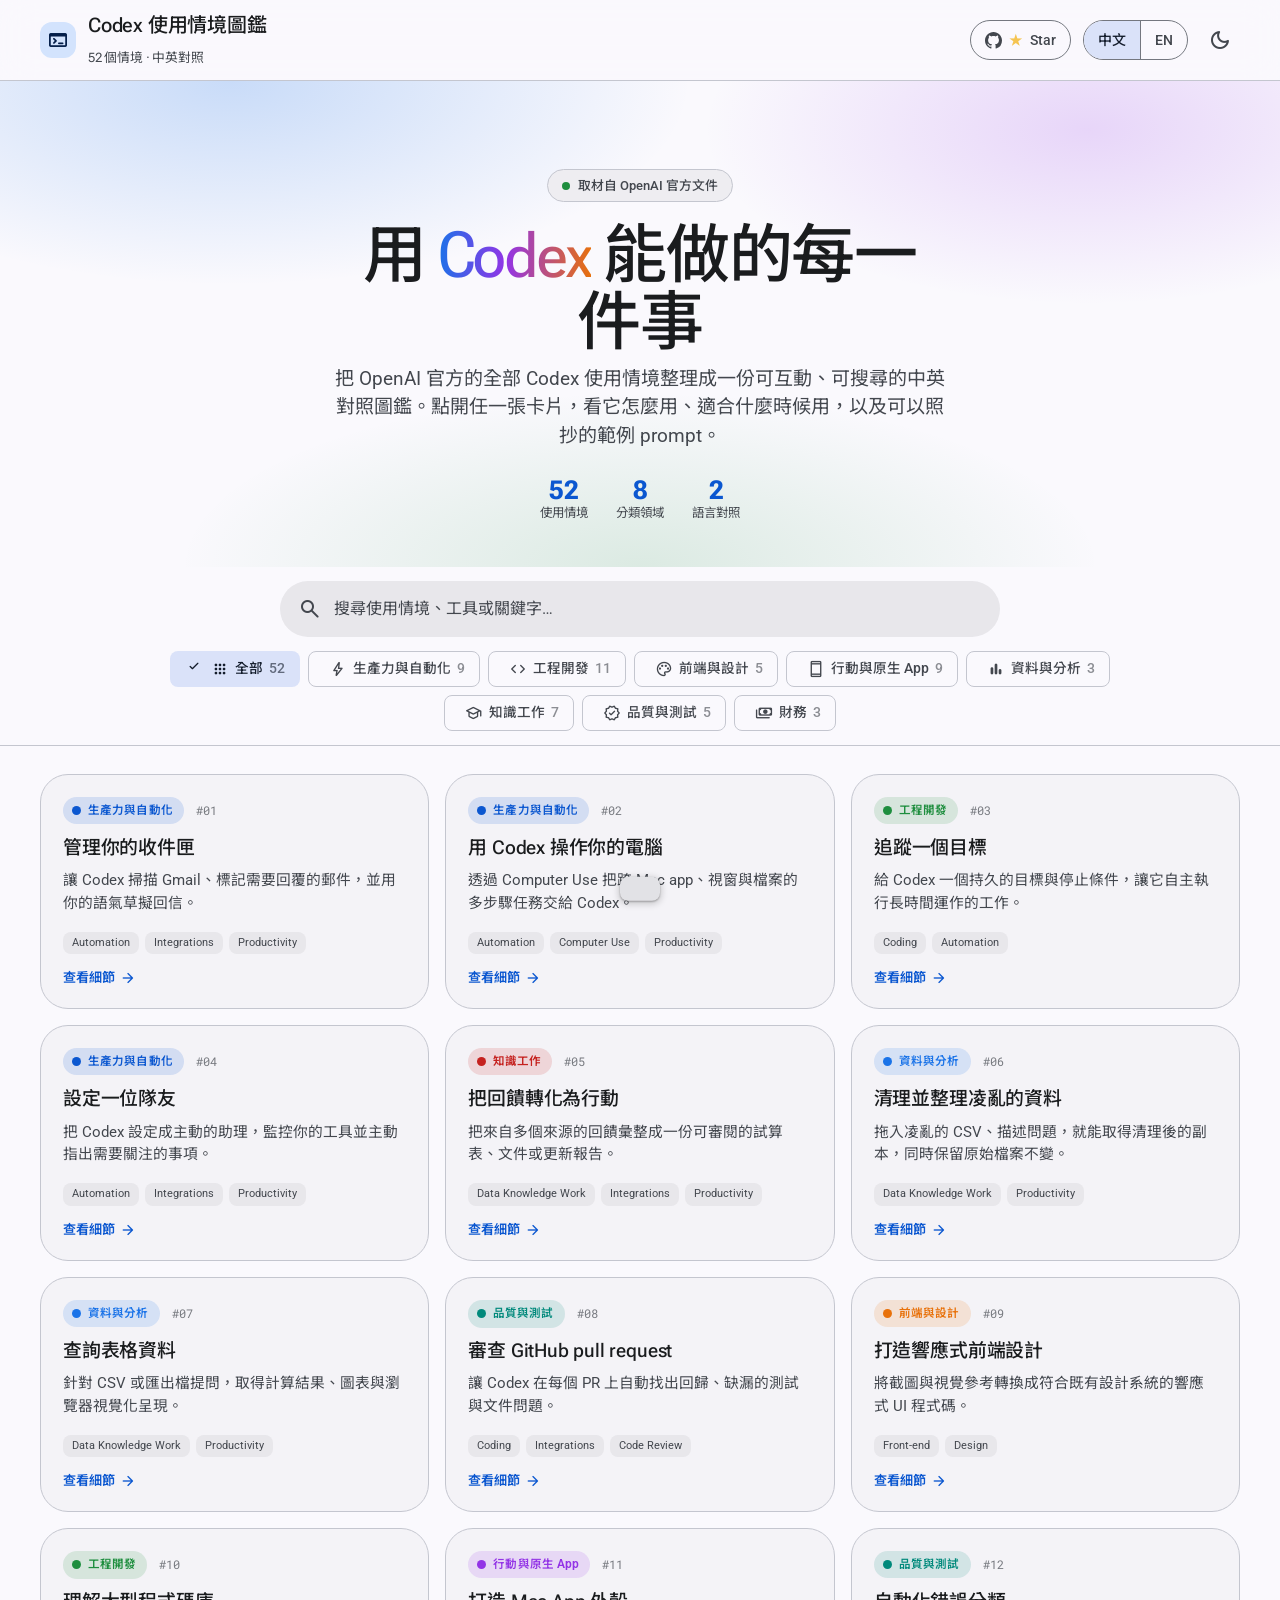
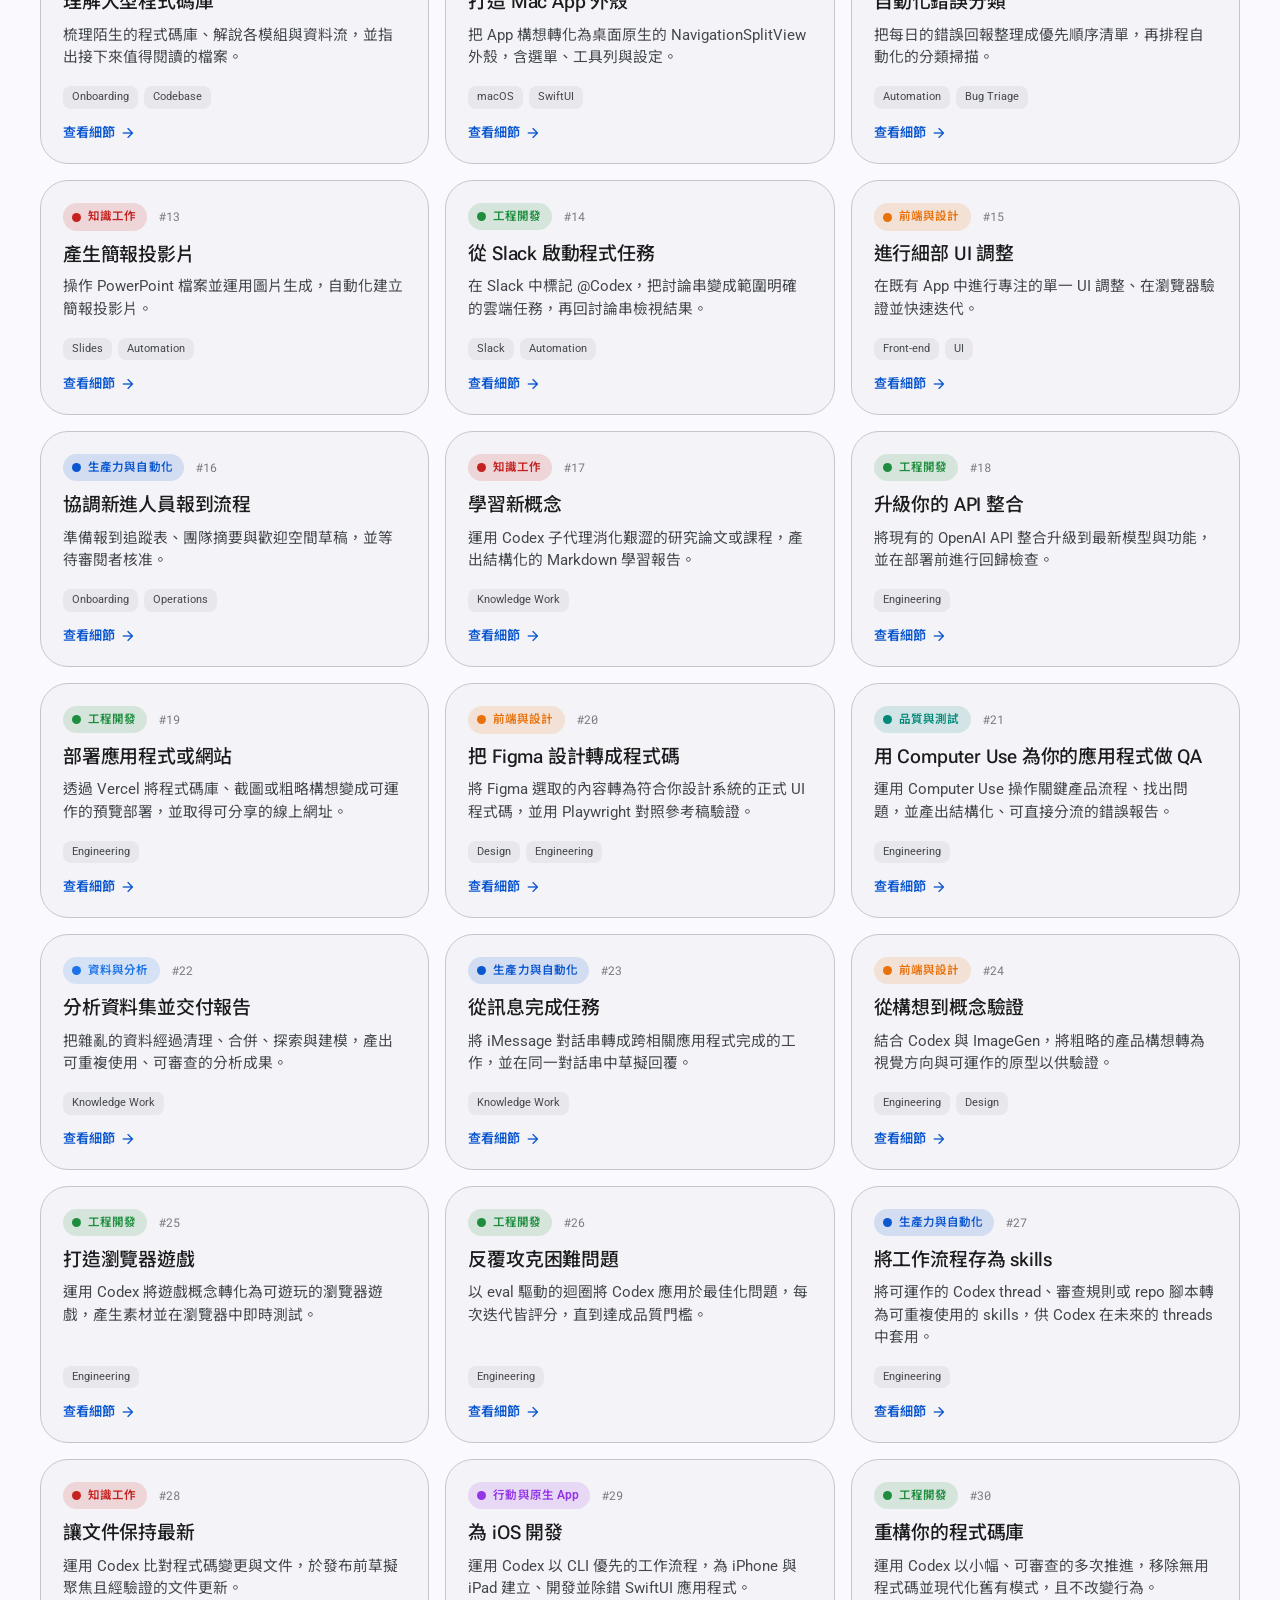
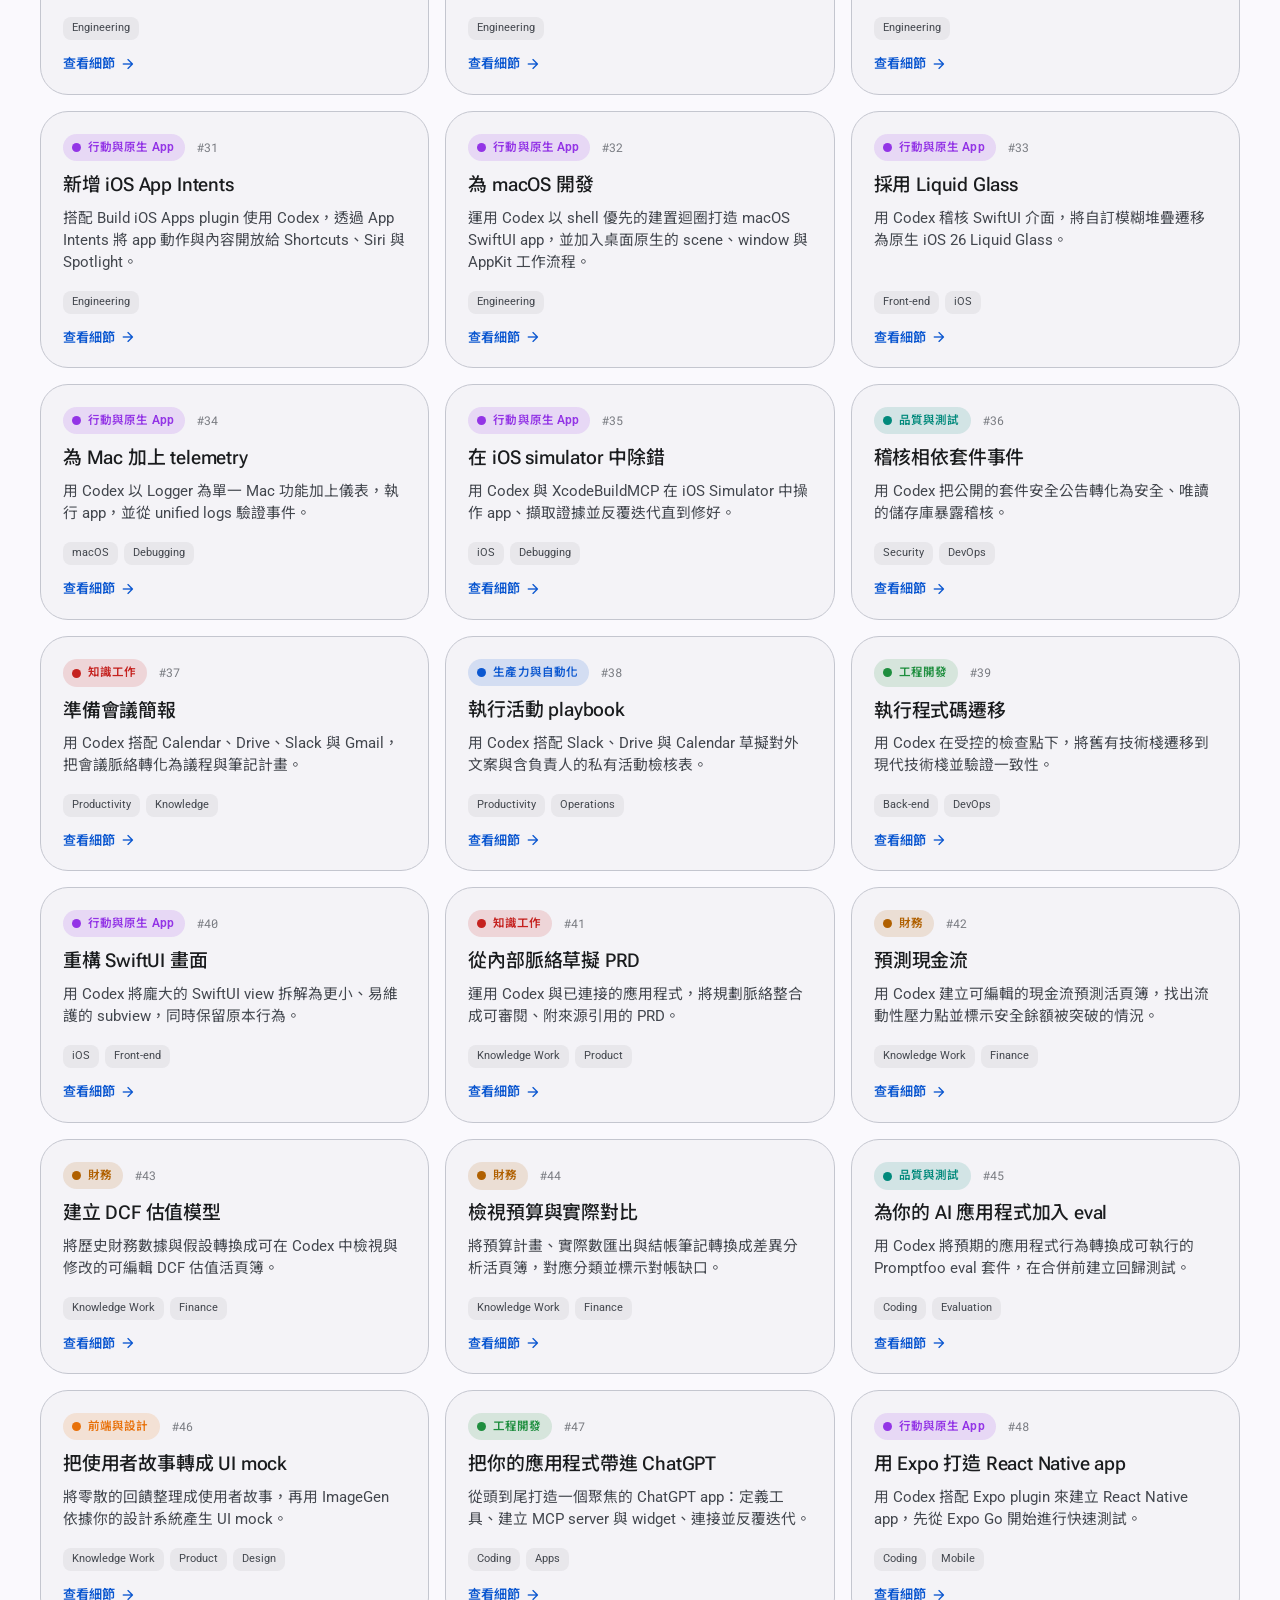
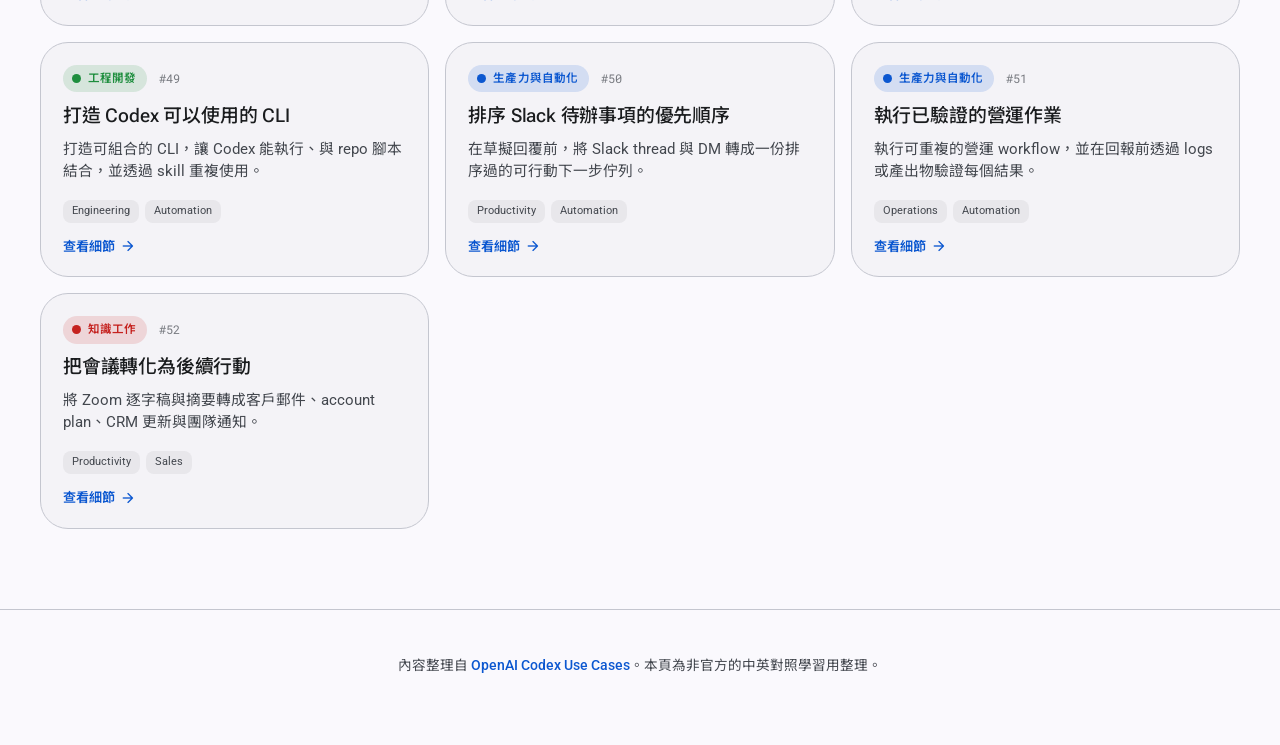
==== index.html @ 54733c15 "feat: add Google Analytics 4 page view tracking (G-SX6T85P96R)" ====
<!doctype html>
<html lang="zh-Hant" data-theme="light">
<head>
  <!-- ==== Google Analytics 4 (Measurement ID: G-SX6T85P96R) ==== -->
  <script async src="https://www.googletagmanager.com/gtag/js?id=G-SX6T85P96R"></script>
  <script>
    window.dataLayer = window.dataLayer || [];
    function gtag(){ dataLayer.push(arguments); }
    gtag('js', new Date());
    gtag('config', 'G-SX6T85P96R');
  </script>

  <meta charset="utf-8" />
  <meta name="viewport" content="width=device-width, initial-scale=1, viewport-fit=cover" />
  <title>Codex 使用情境圖鑑 · Codex Use Cases</title>
  <meta name="description" content="OpenAI Codex 全部使用情境的中英對照互動圖鑑 · An interactive bilingual (中/EN) gallery of every OpenAI Codex use case." />

  <!-- Open Graph -->
  <meta property="og:title" content="Codex 使用情境圖鑑 · Codex Use Cases" />
  <meta property="og:description" content="OpenAI Codex 全部使用情境的中英對照互動圖鑑。" />
  <meta property="og:type" content="website" />

  <!-- Fonts: Material Design 3 (Roboto / Roboto Flex / Material Symbols) + 繁中 Noto Sans TC -->
  <link rel="preconnect" href="https://fonts.googleapis.com" />
  <link rel="preconnect" href="https://fonts.gstatic.com" crossorigin />
  <link href="https://fonts.googleapis.com/css2?family=Roboto:wght@400;500;700&family=Roboto+Flex:opsz,wght@8..144,400..700&family=Roboto+Mono:wght@400;500&family=Noto+Sans+TC:wght@400;500;700&display=swap" rel="stylesheet" />
  <link href="https://fonts.googleapis.com/css2?family=Material+Symbols+Rounded:opsz,wght,FILL,GRAD@24,400,0,0&display=swap" rel="stylesheet" />

  <link rel="stylesheet" href="assets/styles.css" />
  <link rel="icon" href="data:image/svg+xml,<svg xmlns='http://www.w3.org/2000/svg' viewBox='0 0 100 100'><rect width='100' height='100' rx='24' fill='%230b57d0'/><text x='50' y='68' font-size='56' text-anchor='middle' fill='white' font-family='monospace'>&gt;_</text></svg>" />
</head>
<body>
  <!-- Top app bar -->
  <header class="appbar">
    <div class="appbar__brand">
      <span class="brand-mark"><span class="material-symbols-rounded">terminal</span></span>
      <span>
        <span data-i18n="brand">Codex 使用情境圖鑑</span><br />
        <span class="brand-sub" data-i18n="brandSub">52 個情境 · 中英對照</span>
      </span>
    </div>

    <a class="ghstar ripple-host" href="https://github.com/tingwei161803/codex-use-cases" target="_blank" rel="noopener" aria-label="Star on GitHub">
      <svg class="ghstar__logo" viewBox="0 0 16 16" aria-hidden="true" fill="currentColor"><path d="M8 0C3.58 0 0 3.58 0 8c0 3.54 2.29 6.53 5.47 7.59.4.07.55-.17.55-.38 0-.19-.01-.82-.01-1.49-2.01.37-2.53-.49-2.69-.94-.09-.23-.48-.94-.82-1.13-.28-.15-.68-.52-.01-.53.63-.01 1.08.58 1.23.82.72 1.21 1.87.87 2.33.66.07-.52.28-.87.51-1.07-1.78-.2-3.64-.89-3.64-3.95 0-.87.31-1.59.82-2.15-.08-.2-.36-1.02.08-2.12 0 0 .67-.21 2.2.82.64-.18 1.32-.27 2-.27.68 0 1.36.09 2 .27 1.53-1.04 2.2-.82 2.2-.82.44 1.1.16 1.92.08 2.12.51.56.82 1.27.82 2.15 0 3.07-1.87 3.75-3.65 3.95.29.25.54.73.54 1.48 0 1.07-.01 1.93-.01 2.2 0 .21.15.46.55.38A8.013 8.013 0 0016 8c0-4.42-3.58-8-8-8z"></path></svg>
      <span class="ghstar__star" aria-hidden="true">★</span>
      <span class="ghstar__text">Star</span>
      <span class="ghstar__count" id="gh-count" hidden></span>
    </a>

    <div class="seg" role="group" aria-label="Language">
      <button id="lang-zh" data-lang="zh" aria-pressed="true"><span class="lbl">中文</span></button>
      <button id="lang-en" data-lang="en" aria-pressed="false"><span class="lbl">EN</span></button>
    </div>
    <button class="icon-btn ripple-host" id="theme-toggle" aria-label="Toggle theme" title="切換深淺色">
      <span class="material-symbols-rounded" id="theme-icon">dark_mode</span>
    </button>
  </header>

  <!-- Hero -->
  <section class="hero">
    <span class="hero__eyebrow"><span class="dot"></span><span data-i18n="eyebrow">取材自 OpenAI 官方文件</span></span>
    <h1 data-i18n-html="heroTitle">用 <span class="grad">Codex</span> 能做的每一件事</h1>
    <p data-i18n="heroDesc">把 OpenAI 官方的全部 Codex 使用情境整理成一份可互動、可搜尋的中英對照圖鑑。點開任一張卡片，看它怎麼用、適合什麼時候用，以及可以照抄的範例 prompt。</p>
    <div class="hero__stats">
      <div class="hero__stat"><b id="stat-total">52</b><span data-i18n="statCases">使用情境</span></div>
      <div class="hero__stat"><b id="stat-cats">8</b><span data-i18n="statCats">分類領域</span></div>
      <div class="hero__stat"><b>2</b><span data-i18n="statLang">語言對照</span></div>
    </div>
  </section>

  <!-- Controls -->
  <section class="controls">
    <div class="search ripple-host">
      <span class="material-symbols-rounded">search</span>
      <input id="search" type="search" autocomplete="off" />
      <button class="icon-btn search__clear" id="search-clear" aria-label="Clear">
        <span class="material-symbols-rounded">close</span>
      </button>
    </div>
    <div class="chips" id="chips" role="group" aria-label="Categories"></div>
  </section>

  <!-- Card grid -->
  <main class="grid" id="grid" aria-live="polite"></main>

  <footer class="site-foot">
    <p data-i18n-html="footer">內容整理自 <a href="https://developers.openai.com/codex/use-cases" target="_blank" rel="noopener">OpenAI Codex Use Cases</a>。本頁為非官方的中英對照學習用整理。</p>
  </footer>

  <!-- Detail dialog -->
  <div class="scrim" id="scrim" role="dialog" aria-modal="true" aria-labelledby="dlg-title" hidden>
    <div class="dialog" id="dialog"></div>
  </div>

  <div class="toast" id="toast" role="status" aria-live="polite"></div>

  <script src="data/use-cases.js"></script>
  <script src="assets/app.js"></script>
</body>
</html>
---- assets/styles.css ----
/* ============================================================
   Codex Use Cases — Material Design 3 (Google) stylesheet
   Light + dark tonal palettes, M3 type scale, shape & motion.
   ============================================================ */

:root {
  /* ---- M3 tonal palette: Blue-seeded baseline (light) ---- */
  --primary:               #0b57d0;
  --on-primary:            #ffffff;
  --primary-container:     #d3e3fd;
  --on-primary-container:  #041e49;
  --secondary:             #565f71;
  --on-secondary:          #ffffff;
  --secondary-container:   #dae2f9;
  --on-secondary-container:#131c2b;
  --tertiary:              #705575;
  --tertiary-container:    #fad8fd;
  --on-tertiary-container: #28132e;

  --surface:               #faf9fd;
  --surface-dim:           #dad9dd;
  --surface-bright:        #faf9fd;
  --surface-container-lowest:#ffffff;
  --surface-container-low: #f4f3f7;
  --surface-container:     #eeedf1; /* placeholder, overridden below */
  --surface-container:     #eeedf1;
  --surface-container-high:#e8e7eb;
  --surface-container-highest:#e2e2e6;
  --on-surface:            #1a1c1e;
  --on-surface-variant:    #43474e;
  --outline:               #74777f;
  --outline-variant:       #c4c6cf;

  --error:                 #ba1a1a;
  --on-error:              #ffffff;
  --error-container:       #ffdad6;
  --on-error-container:    #410002;

  --scrim:                 rgba(0,0,0,0.32);
  --shadow:                rgba(0,0,0,1);

  /* Category accents (Google brand-ish four-color spread) */
  --c-productivity: #0b57d0;
  --c-coding:       #1e8e3e;
  --c-frontend:     #e8710a;
  --c-mobile:       #9334e6;
  --c-data:         #1a73e8;
  --c-knowledge:    #c5221f;
  --c-quality:      #00897b;
  --c-finance:      #b06000;

  /* ---- Type ---- */
  --font-brand: "Google Sans Display", "Roboto Flex", "Noto Sans TC", system-ui, sans-serif;
  --font-body:  "Roboto", "Roboto Flex", "Noto Sans TC", system-ui, -apple-system, sans-serif;
  --font-mono:  "Roboto Mono", "SF Mono", ui-monospace, Menlo, monospace;

  /* ---- Shape (M3) ---- */
  --r-xs: 4px;
  --r-sm: 8px;
  --r-md: 12px;
  --r-lg: 16px;
  --r-xl: 28px;
  --r-full: 999px;

  /* ---- Elevation (M3 light shadows) ---- */
  --e1: 0 1px 2px rgba(0,0,0,.30), 0 1px 3px 1px rgba(0,0,0,.15);
  --e2: 0 1px 2px rgba(0,0,0,.30), 0 2px 6px 2px rgba(0,0,0,.15);
  --e3: 0 4px 8px 3px rgba(0,0,0,.15), 0 1px 3px rgba(0,0,0,.30);

  /* ---- Motion (M3 emphasized easing) ---- */
  --ease-emph: cubic-bezier(0.2, 0, 0, 1);
  --ease-standard: cubic-bezier(0.2, 0, 0, 1);
  --dur-short: 180ms;
  --dur-med: 280ms;
  --dur-long: 450ms;
}

[data-theme="dark"] {
  --primary:               #a8c7fa;
  --on-primary:            #062e6f;
  --primary-container:     #284777;
  --on-primary-container:  #d8e2ff;
  --secondary:             #bec6dc;
  --on-secondary:          #283141;
  --secondary-container:   #3e4759;
  --on-secondary-container:#dae2f9;
  --tertiary:              #ddbce0;
  --tertiary-container:    #573e5c;
  --on-tertiary-container: #fad8fd;

  --surface:               #111316;
  --surface-dim:           #111316;
  --surface-bright:        #37393c;
  --surface-container-lowest:#0c0e11;
  --surface-container-low: #1a1c1e;
  --surface-container:     #1e2022;
  --surface-container-high:#282a2d;
  --surface-container-highest:#333538;
  --on-surface:            #e3e2e6;
  --on-surface-variant:    #c4c6cf;
  --outline:               #8e9099;
  --outline-variant:       #43474e;

  --error:                 #ffb4ab;
  --on-error:              #690005;
  --error-container:       #93000a;
  --on-error-container:    #ffdad6;

  --scrim:                 rgba(0,0,0,0.6);

  --c-productivity: #a8c7fa;
  --c-coding:       #6dd58c;
  --c-frontend:     #fcad70;
  --c-mobile:       #d3a4ff;
  --c-data:         #8ab4f8;
  --c-knowledge:    #f2b8b5;
  --c-quality:      #4dd0c4;
  --c-finance:      #f5bf66;

  --e1: 0 1px 3px 1px rgba(0,0,0,.45), 0 1px 2px rgba(0,0,0,.55);
  --e2: 0 2px 6px 2px rgba(0,0,0,.45), 0 1px 2px rgba(0,0,0,.55);
  --e3: 0 4px 8px 3px rgba(0,0,0,.45), 0 1px 3px rgba(0,0,0,.55);
}

/* ---------- Reset ---------- */
*, *::before, *::after { box-sizing: border-box; }
html { -webkit-text-size-adjust: 100%; scroll-behavior: smooth; }
body {
  margin: 0;
  font-family: var(--font-body);
  font-size: 16px;
  line-height: 1.5;
  color: var(--on-surface);
  background: var(--surface);
  -webkit-font-smoothing: antialiased;
  -moz-osx-font-smoothing: grayscale;
  transition: background var(--dur-med) var(--ease-standard), color var(--dur-med) var(--ease-standard);
}
img, svg { display: block; max-width: 100%; }
button { font: inherit; color: inherit; background: none; border: 0; cursor: pointer; }
a { color: var(--primary); text-decoration: none; }
a:hover { text-decoration: underline; }
:focus-visible { outline: 3px solid color-mix(in srgb, var(--primary) 60%, transparent); outline-offset: 2px; border-radius: var(--r-xs); }

.material-symbols-rounded {
  font-family: "Material Symbols Rounded";
  font-weight: normal; font-style: normal;
  font-size: 24px; line-height: 1;
  letter-spacing: normal; text-transform: none;
  display: inline-block; white-space: nowrap; word-wrap: normal; direction: ltr;
  -webkit-font-feature-settings: "liga"; font-feature-settings: "liga";
  -webkit-font-smoothing: antialiased;
  user-select: none;
}

/* ---------- Ripple ---------- */
.ripple-host { position: relative; overflow: hidden; }
.ripple {
  position: absolute; border-radius: 50%;
  background: currentColor; opacity: 0.18;
  transform: scale(0); pointer-events: none;
  animation: ripple var(--dur-long) var(--ease-standard);
}
@keyframes ripple { to { transform: scale(2.6); opacity: 0; } }

/* ---------- Top app bar ---------- */
.appbar {
  position: sticky; top: 0; z-index: 40;
  display: flex; align-items: center; gap: 12px;
  padding: 10px clamp(16px, 4vw, 40px);
  background: color-mix(in srgb, var(--surface) 86%, transparent);
  backdrop-filter: saturate(180%) blur(16px);
  -webkit-backdrop-filter: saturate(180%) blur(16px);
  border-bottom: 1px solid var(--outline-variant);
}
.appbar__brand {
  display: flex; align-items: center; gap: 12px;
  font-family: var(--font-brand); font-weight: 500;
  font-size: 1.25rem; letter-spacing: -0.01em;
  margin-right: auto;
}
.brand-mark {
  width: 36px; height: 36px; flex: none;
  display: grid; place-items: center;
  border-radius: var(--r-md);
  background: var(--primary-container);
  color: var(--on-primary-container);
}
.brand-mark .material-symbols-rounded { font-size: 22px; }
.brand-sub { color: var(--on-surface-variant); font-weight: 400; font-size: .8rem; }

/* GitHub star button (M3 outlined pill) */
.ghstar {
  display: inline-flex; align-items: center; gap: 7px;
  height: 40px; padding: 0 14px; border-radius: var(--r-full);
  border: 1px solid var(--outline); background: transparent;
  font-size: .85rem; font-weight: 500; color: var(--on-surface-variant);
  text-decoration: none; white-space: nowrap;
  transition: background var(--dur-short), color var(--dur-short), border-color var(--dur-short);
}
.ghstar:hover {
  background: var(--secondary-container); color: var(--on-secondary-container);
  border-color: transparent; text-decoration: none;
}
.ghstar__logo { width: 17px; height: 17px; flex: none; }
.ghstar__star { color: #f5c451; transition: transform var(--dur-short) var(--ease-emph); }
.ghstar:hover .ghstar__star { transform: scale(1.18) rotate(-10deg); }
.ghstar__count {
  font-variant-numeric: tabular-nums; font-weight: 600;
  padding-left: 8px; margin-left: 1px;
  border-left: 1px solid color-mix(in srgb, currentColor 26%, transparent);
}
.ghstar__count[hidden] { display: none; }

/* Segmented button (lang) + icon button (theme) */
.seg {
  display: inline-flex; align-items: stretch;
  border: 1px solid var(--outline); border-radius: var(--r-full);
  overflow: hidden; height: 40px;
}
.seg button {
  display: inline-flex; align-items: center; gap: 6px;
  padding: 0 14px; font-size: .875rem; font-weight: 500;
  color: var(--on-surface-variant);
  transition: background var(--dur-short) var(--ease-standard);
}
.seg button[aria-pressed="true"] {
  background: var(--secondary-container); color: var(--on-secondary-container);
}
.seg button + button { border-left: 1px solid var(--outline); }
.icon-btn {
  width: 40px; height: 40px; border-radius: var(--r-full);
  display: grid; place-items: center; color: var(--on-surface-variant);
  transition: background var(--dur-short) var(--ease-standard);
}
.icon-btn:hover { background: color-mix(in srgb, var(--on-surface) 8%, transparent); }

/* ---------- Hero ---------- */
.hero {
  position: relative; overflow: hidden;
  padding: clamp(44px, 8vw, 88px) clamp(16px, 4vw, 40px) clamp(28px, 4vw, 44px);
  text-align: center;
}
.hero::before {
  content: ""; position: absolute; inset: 0; z-index: -1;
  background:
    radial-gradient(60% 70% at 18% 0%,  color-mix(in srgb, var(--c-data) 22%, transparent), transparent 60%),
    radial-gradient(50% 60% at 85% 10%, color-mix(in srgb, var(--c-mobile) 18%, transparent), transparent 60%),
    radial-gradient(60% 60% at 50% 100%, color-mix(in srgb, var(--c-coding) 14%, transparent), transparent 60%);
}
.hero__eyebrow {
  display: inline-flex; align-items: center; gap: 8px;
  padding: 6px 14px; margin-bottom: 20px;
  background: var(--surface-container); border: 1px solid var(--outline-variant);
  border-radius: var(--r-full); font-size: .8rem; font-weight: 500;
  color: var(--on-surface-variant);
}
.hero__eyebrow .dot { width: 8px; height: 8px; border-radius: 50%; background: var(--c-coding); }
.hero h1 {
  font-family: var(--font-brand); font-weight: 500;
  font-size: clamp(2.1rem, 1.4rem + 3.4vw, 4rem);
  line-height: 1.05; letter-spacing: -0.02em; margin: 0 auto .5rem;
  max-width: 18ch;
}
.hero h1 .grad {
  background: linear-gradient(92deg, var(--c-data), var(--c-mobile) 45%, var(--c-frontend));
  -webkit-background-clip: text; background-clip: text; color: transparent;
}
.hero p {
  max-width: 56ch; margin: 0 auto;
  font-size: clamp(1rem, .95rem + .3vw, 1.2rem);
  color: var(--on-surface-variant);
}
.hero__stats {
  display: flex; flex-wrap: wrap; justify-content: center; gap: 10px 28px;
  margin-top: 28px;
}
.hero__stat { display: flex; flex-direction: column; align-items: center; }
.hero__stat b { font-family: var(--font-brand); font-size: 1.6rem; line-height: 1; color: var(--primary); }
.hero__stat span { font-size: .78rem; color: var(--on-surface-variant); }

/* ---------- Controls (search + chips) ---------- */
.controls {
  position: sticky; top: 61px; z-index: 30;
  padding: 14px clamp(16px, 4vw, 40px);
  background: color-mix(in srgb, var(--surface) 92%, transparent);
  backdrop-filter: blur(10px); -webkit-backdrop-filter: blur(10px);
  border-bottom: 1px solid var(--outline-variant);
}
.search {
  display: flex; align-items: center; gap: 10px;
  max-width: 720px; margin: 0 auto 14px;
  height: 56px; padding: 0 8px 0 18px;
  background: var(--surface-container-high);
  border-radius: var(--r-full);
  transition: box-shadow var(--dur-short), background var(--dur-short);
}
.search:focus-within { box-shadow: var(--e2); background: var(--surface-container-highest); }
.search .material-symbols-rounded { color: var(--on-surface-variant); }
.search input {
  flex: 1; border: 0; background: none; outline: none;
  font: inherit; font-size: 1rem; color: var(--on-surface);
}
.search input::placeholder { color: var(--on-surface-variant); }
.search__clear { display: none; }
.search__clear.show { display: grid; }

.chips {
  display: flex; gap: 8px; flex-wrap: wrap; justify-content: center;
  max-width: 980px; margin: 0 auto;
}
.chip {
  display: inline-flex; align-items: center; gap: 6px;
  height: 36px; padding: 0 14px;
  border: 1px solid var(--outline-variant); border-radius: var(--r-sm);
  font-size: .85rem; font-weight: 500; color: var(--on-surface-variant);
  background: transparent;
  transition: background var(--dur-short), color var(--dur-short), border-color var(--dur-short);
}
.chip .count { opacity: .6; font-variant-numeric: tabular-nums; }
.chip:hover { background: color-mix(in srgb, var(--on-surface) 6%, transparent); }
.chip[aria-pressed="true"] {
  background: var(--secondary-container); color: var(--on-secondary-container);
  border-color: transparent;
}
.chip[aria-pressed="true"] .leadcheck { width: 18px; margin-right: 2px; }
.leadcheck { width: 0; overflow: hidden; transition: width var(--dur-short) var(--ease-emph); }
.leadcheck .material-symbols-rounded { font-size: 18px; }

/* ---------- Card grid ---------- */
.grid {
  display: grid; gap: 16px;
  grid-template-columns: repeat(auto-fill, minmax(300px, 1fr));
  padding: 28px clamp(16px, 4vw, 40px) 80px;
  max-width: 1320px; margin: 0 auto;
}
.card {
  position: relative; display: flex; flex-direction: column; gap: 10px;
  padding: 22px 22px 20px; text-align: left;
  background: var(--surface-container-low);
  border: 1px solid var(--outline-variant);
  border-radius: var(--r-xl);
  transition: box-shadow var(--dur-med) var(--ease-emph),
              transform var(--dur-med) var(--ease-emph),
              background var(--dur-short);
  animation: cardIn var(--dur-long) var(--ease-emph) both;
}
.card:hover { box-shadow: var(--e2); transform: translateY(-3px); background: var(--surface-container); }
.card:active { transform: translateY(-1px) scale(.995); }
@keyframes cardIn { from { opacity: 0; transform: translateY(14px); } to { opacity: 1; transform: none; } }

.card__top { display: flex; align-items: center; justify-content: space-between; gap: 12px; }
.cat-pill {
  display: inline-flex; align-items: center; gap: 7px;
  padding: 5px 11px 5px 9px; border-radius: var(--r-full);
  font-size: .72rem; font-weight: 600; letter-spacing: .01em;
  background: color-mix(in srgb, var(--cat) 14%, transparent);
  color: var(--cat);
}
.cat-pill .ic { width: 9px; height: 9px; border-radius: 50%; background: var(--cat); }
.card__num { font-family: var(--font-mono); font-size: .72rem; color: var(--on-surface-variant); opacity: .7; }

.card h3 {
  font-family: var(--font-brand); font-weight: 500;
  font-size: 1.18rem; line-height: 1.25; margin: 2px 0 0;
  letter-spacing: -0.01em;
}
.card p { margin: 0; font-size: .92rem; color: var(--on-surface-variant); line-height: 1.5; }
.card__tags { display: flex; flex-wrap: wrap; gap: 6px; margin-top: auto; padding-top: 8px; }
.tag {
  font-size: .7rem; padding: 3px 9px; border-radius: var(--r-sm);
  background: var(--surface-container-high); color: var(--on-surface-variant);
}
.card__cta {
  display: inline-flex; align-items: center; gap: 4px;
  font-size: .82rem; font-weight: 600; color: var(--primary); margin-top: 4px;
}
.card__cta .material-symbols-rounded { font-size: 18px; transition: transform var(--dur-short); }
.card:hover .card__cta .material-symbols-rounded { transform: translateX(3px); }

.empty {
  grid-column: 1 / -1; text-align: center; padding: 80px 20px;
  color: var(--on-surface-variant);
}
.empty .material-symbols-rounded { font-size: 56px; opacity: .5; margin-bottom: 12px; }

/* ---------- Dialog (detail) ---------- */
.scrim {
  position: fixed; inset: 0; z-index: 60;
  background: var(--scrim); opacity: 0; pointer-events: none;
  transition: opacity var(--dur-med) var(--ease-standard);
  display: grid; place-items: center; padding: 20px;
}
.scrim.open { opacity: 1; pointer-events: auto; }
.dialog {
  width: min(760px, 100%); max-height: 90vh; overflow: auto;
  background: var(--surface-container-low);
  border-radius: var(--r-xl); box-shadow: var(--e3);
  transform: translateY(18px) scale(.97); opacity: 0;
  transition: transform var(--dur-med) var(--ease-emph), opacity var(--dur-med);
}
.scrim.open .dialog { transform: none; opacity: 1; }
.dialog__head {
  position: sticky; top: 0; z-index: 1;
  display: flex; align-items: flex-start; gap: 14px;
  padding: 26px 26px 16px;
  background: linear-gradient(var(--surface-container-low), color-mix(in srgb, var(--surface-container-low) 88%, transparent));
  backdrop-filter: blur(4px);
}
.dialog__head .cat-pill { margin-bottom: 8px; }
.dialog__title { flex: 1; }
.dialog__title h2 {
  font-family: var(--font-brand); font-weight: 500; font-size: 1.6rem;
  line-height: 1.2; margin: 0; letter-spacing: -0.015em;
}
.dialog__title .alt {
  margin: 6px 0 0; font-size: .95rem; color: var(--on-surface-variant);
}
.dialog__close { flex: none; }
.dialog__body { padding: 8px 26px 26px; }
.dialog section { margin-top: 22px; }
.dialog section h4 {
  display: flex; align-items: center; gap: 8px;
  font-family: var(--font-brand); font-size: .82rem; font-weight: 600;
  text-transform: uppercase; letter-spacing: .06em;
  color: var(--on-surface-variant); margin: 0 0 10px;
}
.dialog section h4 .material-symbols-rounded { font-size: 18px; color: var(--primary); }
.dialog p.lead { font-size: 1rem; line-height: 1.6; margin: 0; }
.dialog ul { margin: 0; padding-left: 0; list-style: none; display: grid; gap: 10px; }
.dialog ul li {
  position: relative; padding-left: 30px; font-size: .95rem; line-height: 1.55;
  color: var(--on-surface);
}
.dialog ul li::before {
  content: ""; position: absolute; left: 8px; top: .55em;
  width: 7px; height: 7px; border-radius: 50%; background: var(--primary);
}
.dialog ol.steps { margin: 0; padding: 0; list-style: none; counter-reset: s; display: grid; gap: 12px; }
.dialog ol.steps li {
  counter-increment: s; position: relative; padding-left: 42px;
  font-size: .95rem; line-height: 1.55; min-height: 28px;
}
.dialog ol.steps li::before {
  content: counter(s); position: absolute; left: 0; top: 0;
  width: 28px; height: 28px; border-radius: 50%;
  display: grid; place-items: center; font-size: .8rem; font-weight: 600;
  background: var(--primary-container); color: var(--on-primary-container);
}
.prompt {
  position: relative;
  background: var(--surface-container-highest);
  border: 1px solid var(--outline-variant); border-radius: var(--r-md);
  padding: 16px 16px 16px; margin: 0;
}
.prompt pre {
  margin: 0; font-family: var(--font-mono); font-size: .86rem; line-height: 1.6;
  white-space: pre-wrap; word-break: break-word; color: var(--on-surface);
}
.copy-btn {
  position: absolute; top: 10px; right: 10px;
  display: inline-flex; align-items: center; gap: 6px;
  height: 32px; padding: 0 12px; border-radius: var(--r-full);
  background: var(--surface); border: 1px solid var(--outline-variant);
  font-size: .76rem; font-weight: 500; color: var(--on-surface-variant);
}
.copy-btn .material-symbols-rounded { font-size: 16px; }
.copy-btn.copied { background: var(--primary-container); color: var(--on-primary-container); border-color: transparent; }
.dialog__foot {
  display: flex; flex-wrap: wrap; gap: 12px; align-items: center;
  margin-top: 26px; padding-top: 18px; border-top: 1px solid var(--outline-variant);
}
.btn-filled {
  display: inline-flex; align-items: center; gap: 8px;
  height: 44px; padding: 0 22px; border-radius: var(--r-full);
  background: var(--primary); color: var(--on-primary);
  font-weight: 500; font-size: .9rem;
  transition: box-shadow var(--dur-short), filter var(--dur-short);
}
.btn-filled:hover { box-shadow: var(--e1); filter: brightness(1.05); text-decoration: none; }
.btn-text {
  display: inline-flex; align-items: center; gap: 6px;
  height: 44px; padding: 0 14px; border-radius: var(--r-full);
  color: var(--primary); font-weight: 500; font-size: .9rem;
}
.btn-text:hover { background: color-mix(in srgb, var(--primary) 10%, transparent); text-decoration: none; }
.dialog__nav { margin-left: auto; display: flex; gap: 4px; }

/* ---------- Footer ---------- */
.site-foot {
  padding: 32px clamp(16px,4vw,40px) 56px; text-align: center;
  color: var(--on-surface-variant); font-size: .85rem;
  border-top: 1px solid var(--outline-variant);
}
.site-foot a { font-weight: 500; }

/* ---------- Toast ---------- */
.toast {
  position: fixed; left: 50%; bottom: 28px; transform: translate(-50%, 120%);
  z-index: 80; padding: 12px 20px; border-radius: var(--r-sm);
  background: var(--surface-container-highest); color: var(--on-surface);
  box-shadow: var(--e2); font-size: .88rem;
  transition: transform var(--dur-med) var(--ease-emph);
}
.toast.show { transform: translate(-50%, 0); }

/* ---------- Reveal-on-scroll ---------- */
.reveal { opacity: 0; transform: translateY(18px); }
.reveal.in { opacity: 1; transform: none; transition: opacity var(--dur-long) var(--ease-emph), transform var(--dur-long) var(--ease-emph); }

@media (max-width: 600px) {
  .appbar__brand .brand-sub { display: none; }
  .controls { top: 57px; }
  .grid { grid-template-columns: 1fr; padding-top: 20px; }
  .dialog { max-height: 100vh; border-radius: var(--r-xl) var(--r-xl) 0 0; align-self: end; }
  .scrim { padding: 0; align-items: end; }
  .seg button span.lbl { display: none; }
  .ghstar__text { display: none; }
}

@media (prefers-reduced-motion: reduce) {
  *, *::before, *::after { animation-duration: .01ms !important; transition-duration: .01ms !important; }
}
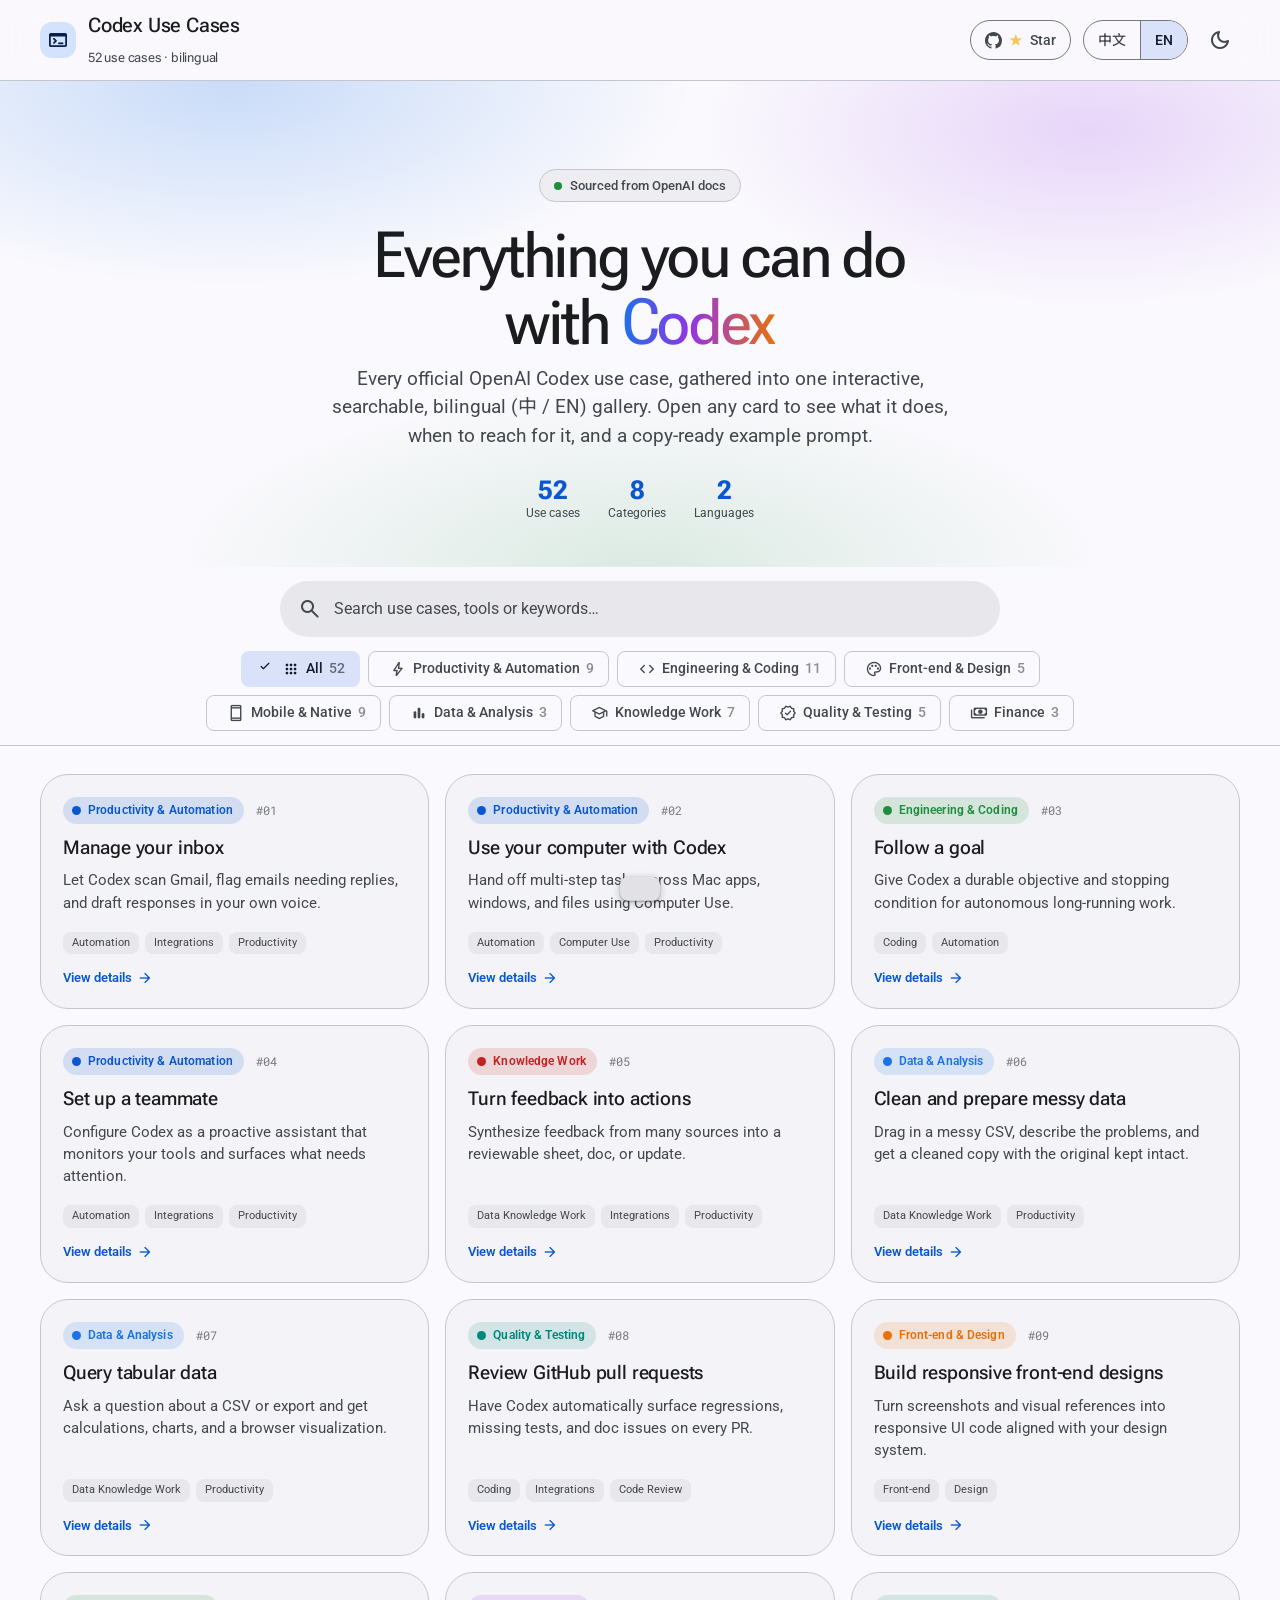
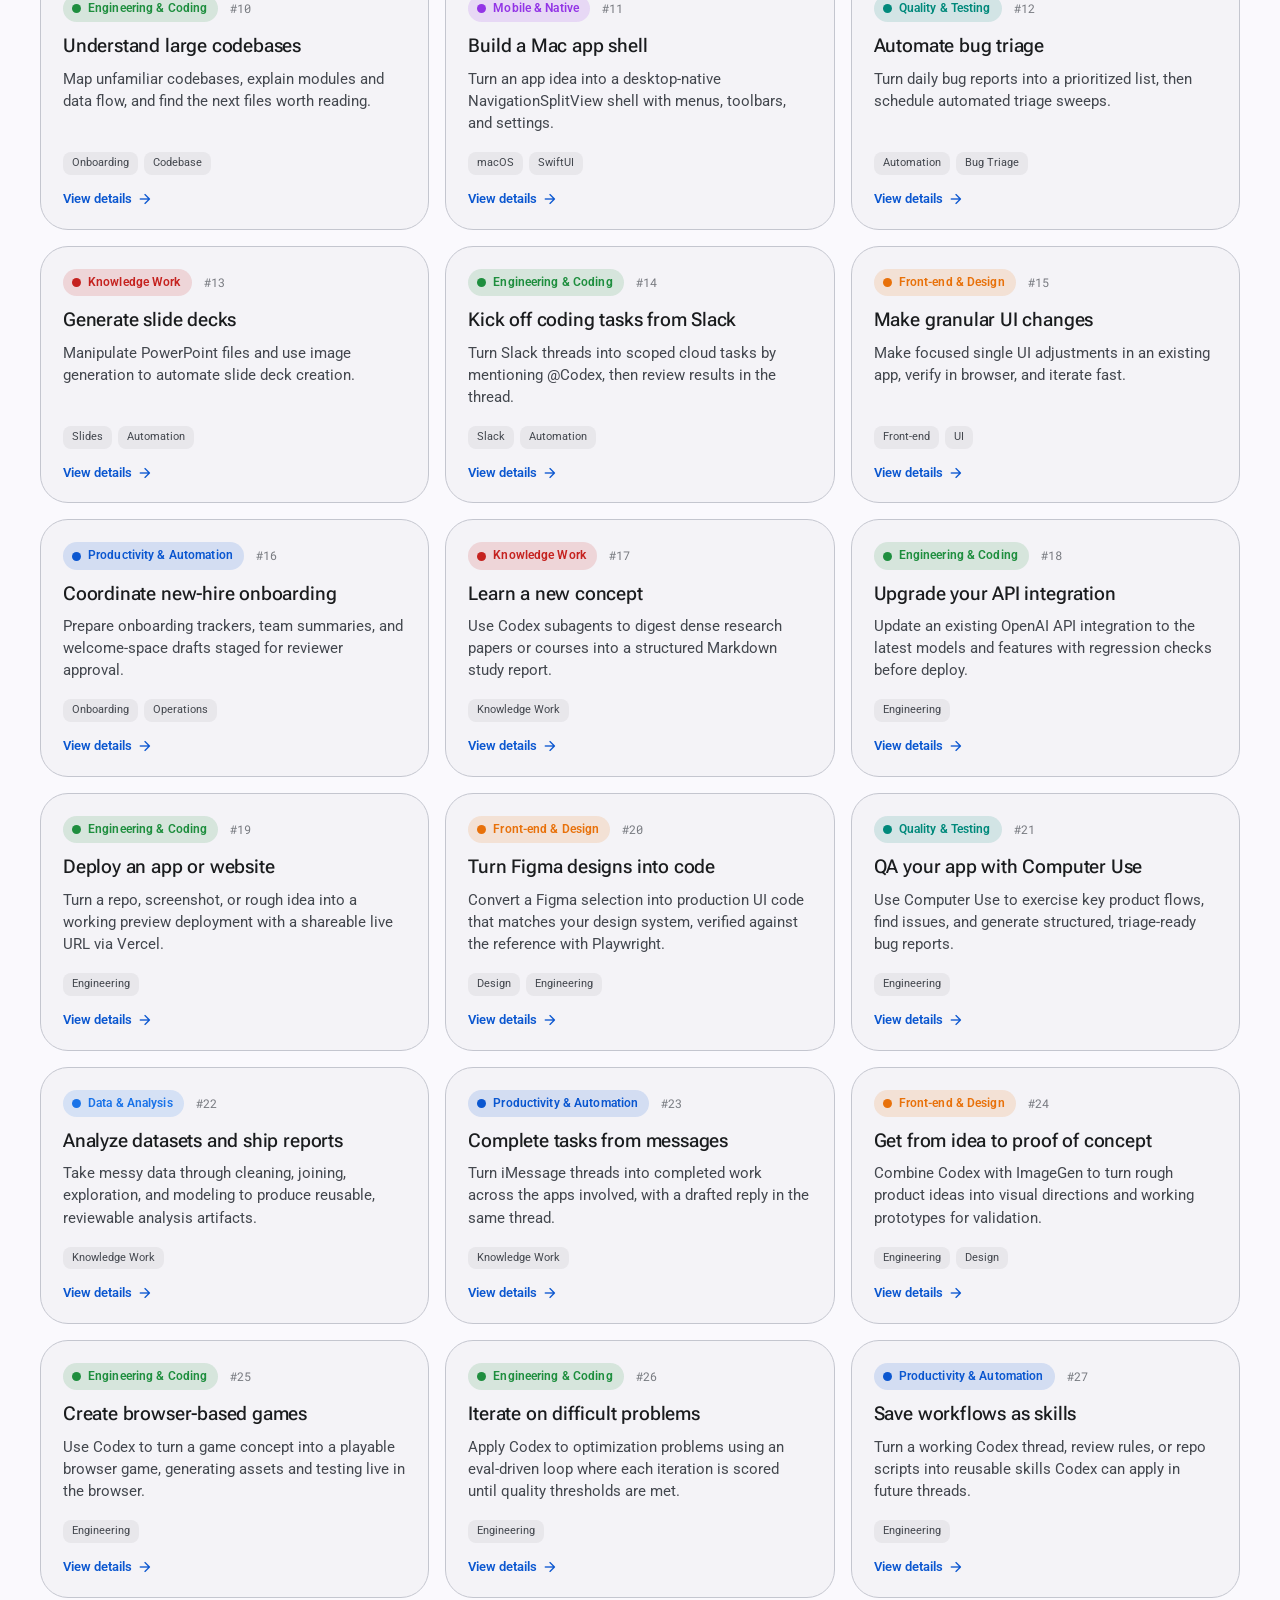
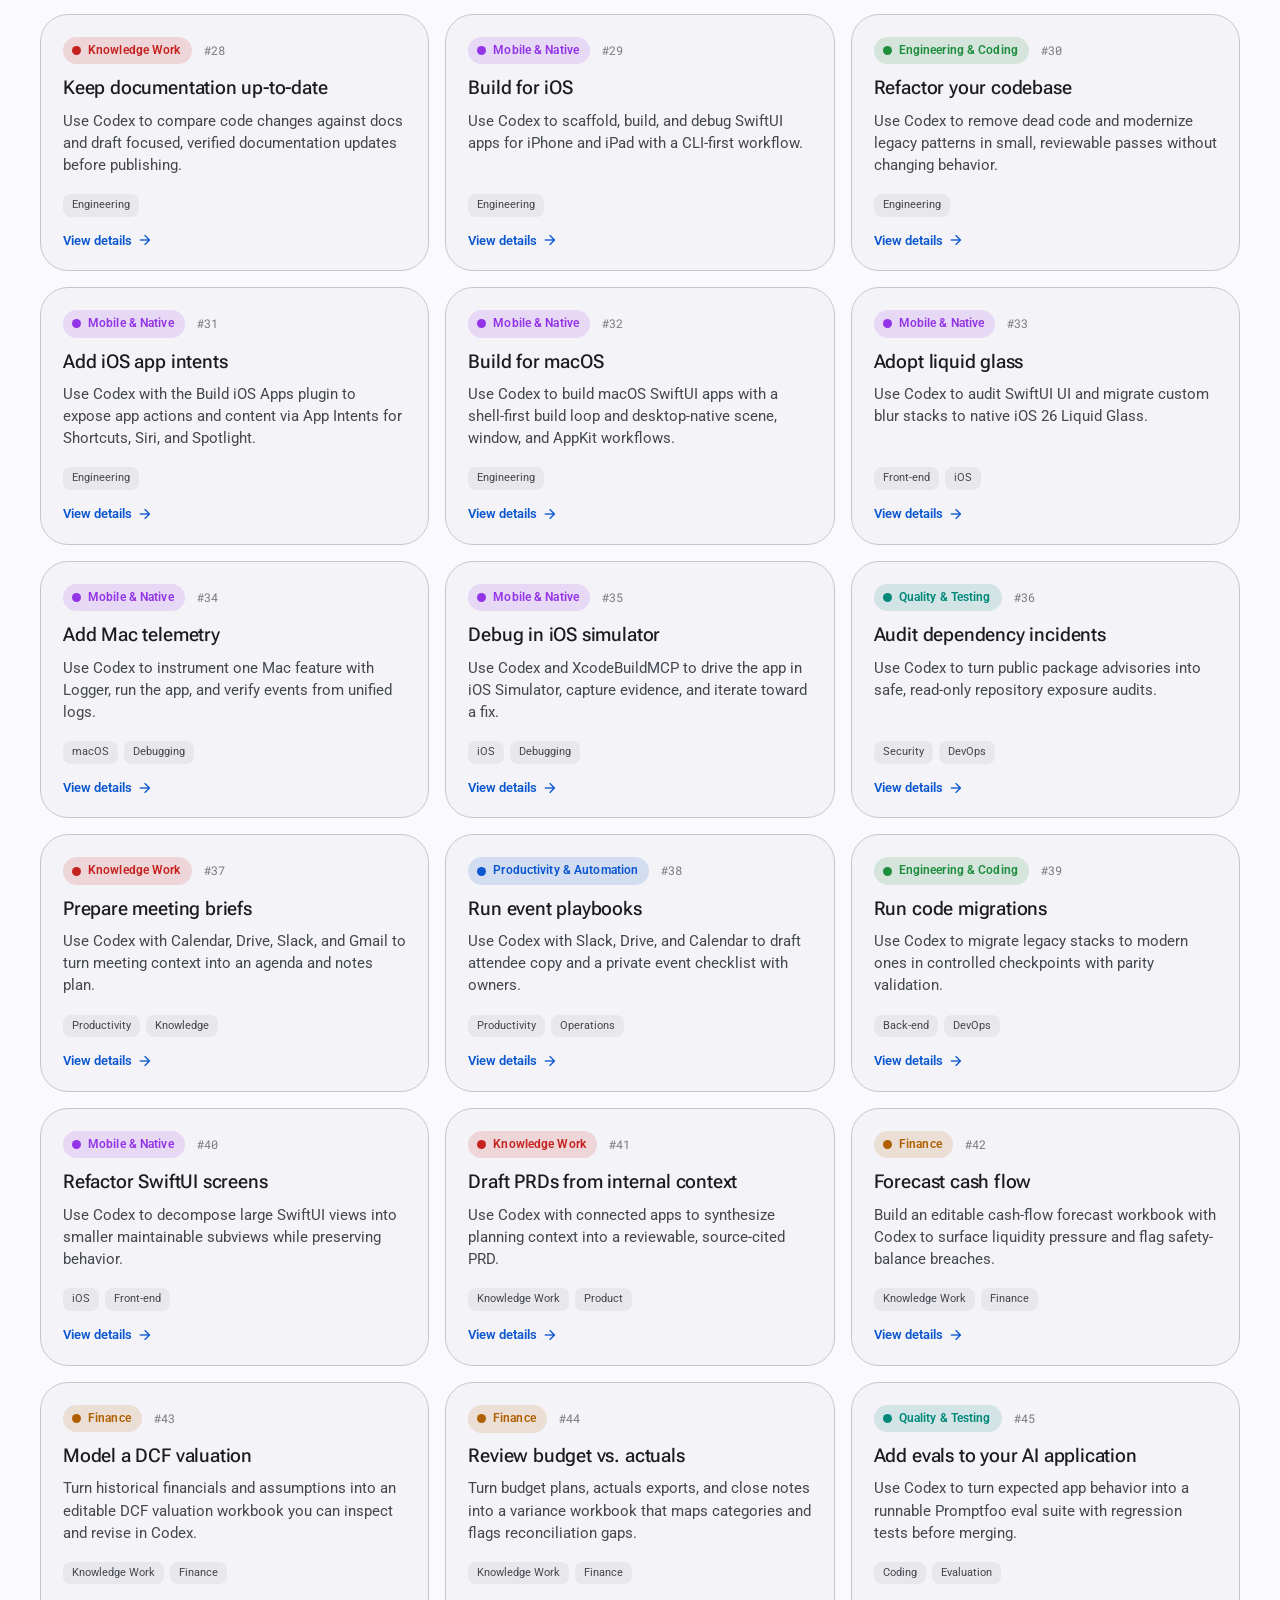
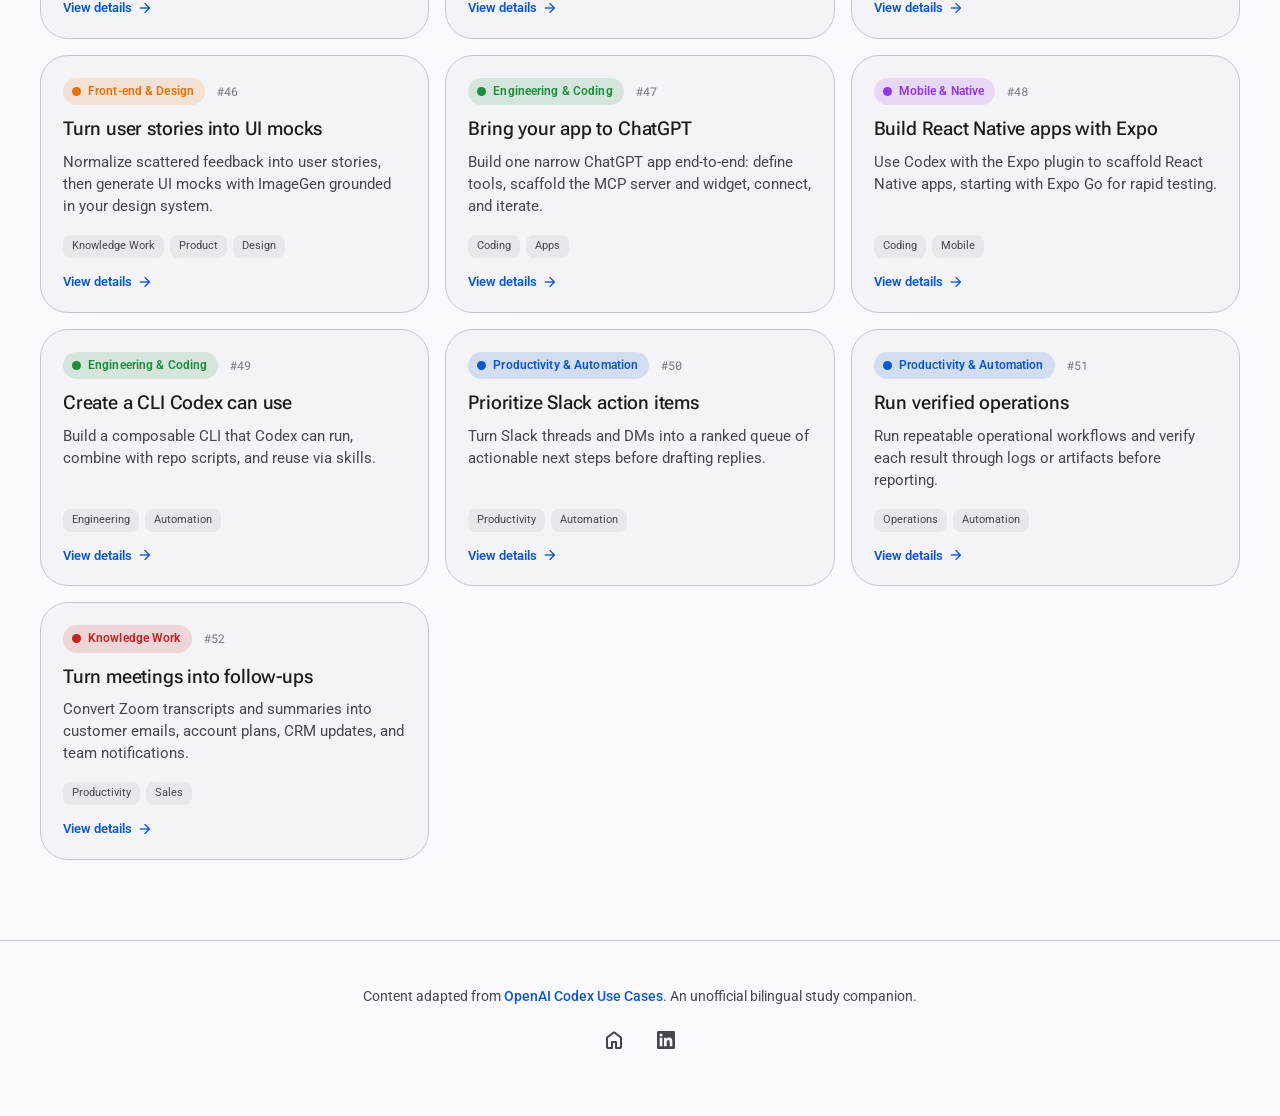
==== commit 6c83f1c1: "Add LinkedIn and home links to the footer" ====
--- a/index.html
+++ b/index.html
@@ -85,6 +85,10 @@
 
   <footer class="site-foot">
     <p data-i18n-html="footer">內容整理自 <a href="https://developers.openai.com/codex/use-cases" target="_blank" rel="noopener">OpenAI Codex Use Cases</a>。本頁為非官方的中英對照學習用整理。</p>
+    <div class="profile-links" style="display:flex;gap:12px;justify-content:center;align-items:center;margin-top:10px">
+      <a class="icon-btn" href="https://www.peteraim.com" target="_blank" rel="noopener" title="Home" aria-label="Back to peteraim.com / 返回首頁"><span class="material-symbols-rounded">home</span></a>
+      <a class="icon-btn" href="https://www.linkedin.com/in/ai-med/" target="_blank" rel="noopener" title="LinkedIn" aria-label="LinkedIn (opens in new tab)"><svg viewBox="0 0 24 24" width="18" height="18" fill="currentColor" aria-hidden="true"><path d="M20.45 20.45h-3.55v-5.57c0-1.33-.02-3.04-1.85-3.04-1.85 0-2.13 1.45-2.13 2.94v5.67H9.36V9h3.41v1.56h.05c.47-.9 1.63-1.85 3.36-1.85 3.6 0 4.27 2.37 4.27 5.45v6.29zM5.34 7.43a2.06 2.06 0 1 1 0-4.12 2.06 2.06 0 0 1 0 4.12zM7.12 20.45H3.56V9h3.56v11.45zM22.22 0H1.77C.79 0 0 .77 0 1.72v20.56C0 23.23.79 24 1.77 24h20.45c.98 0 1.78-.77 1.78-1.72V1.72C24 .77 23.2 0 22.22 0z"/></svg></a>
+    </div>
   </footer>
 
   <!-- Detail dialog -->
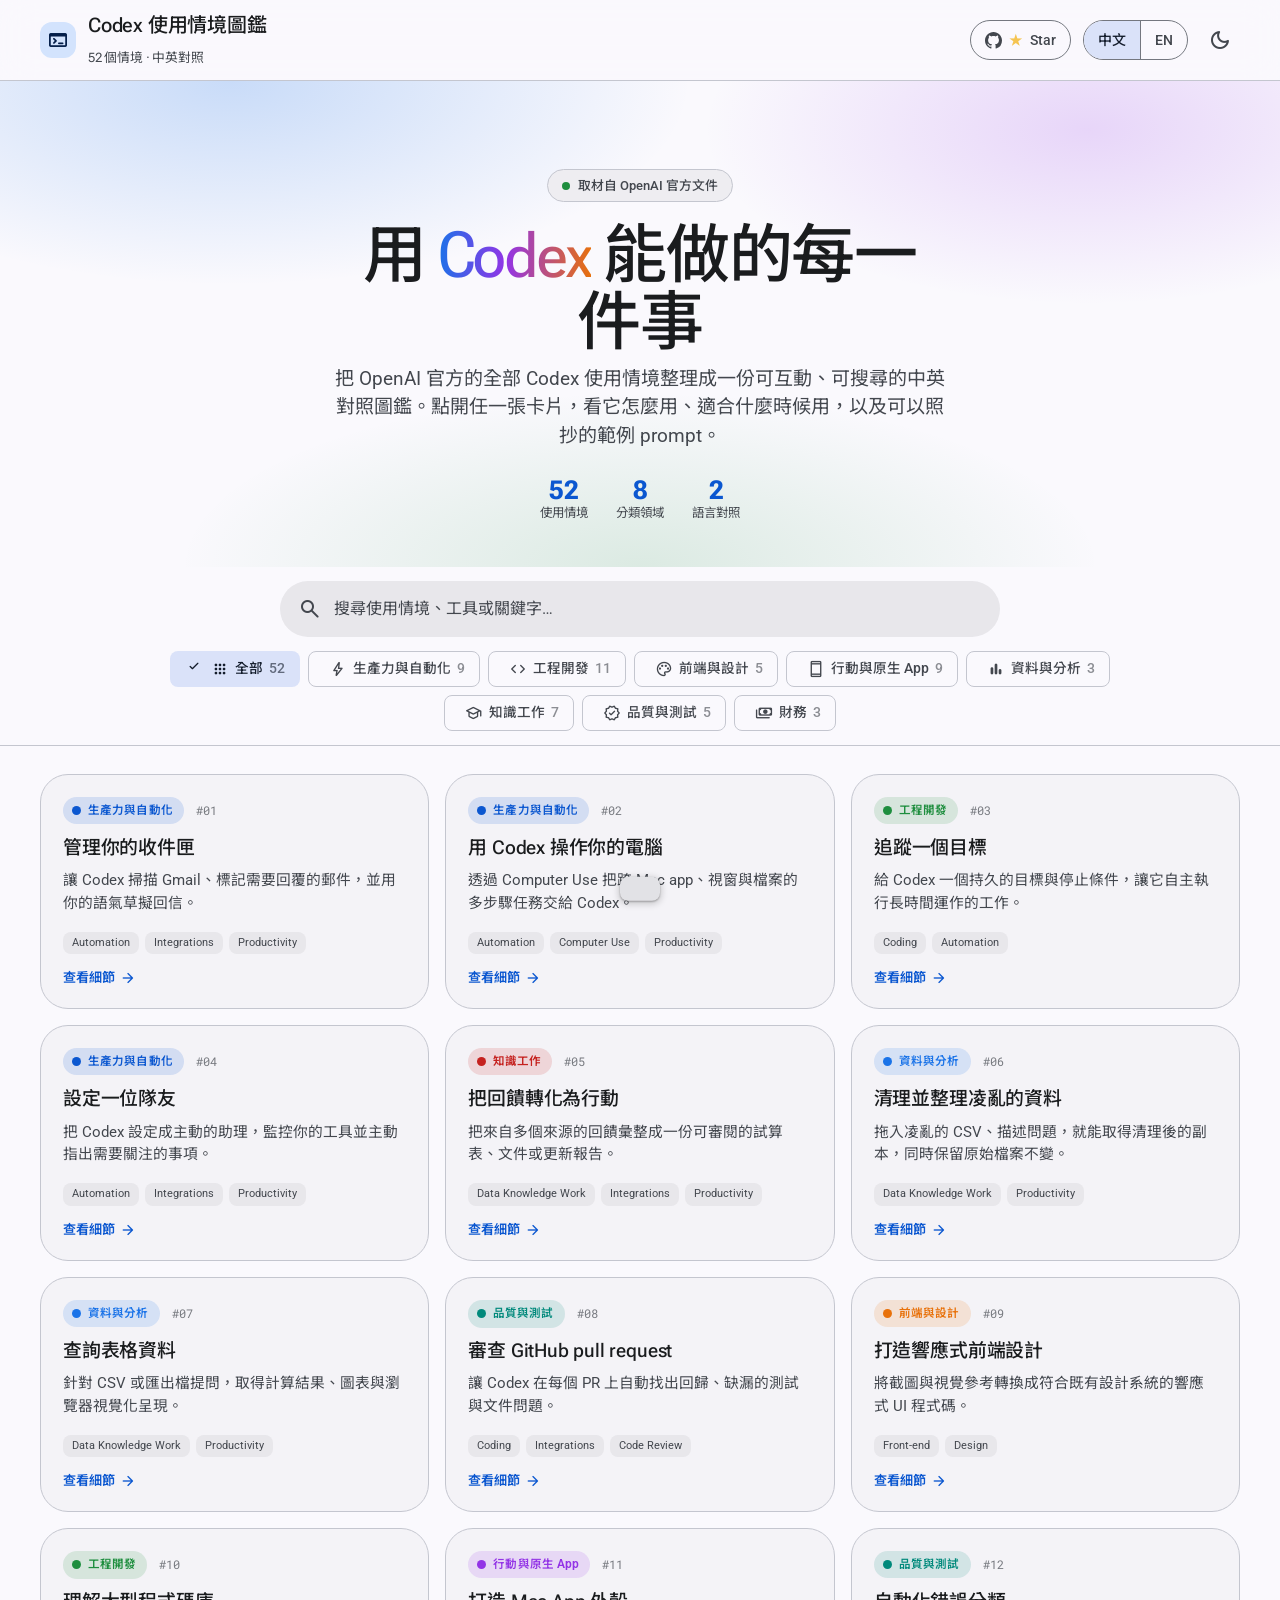
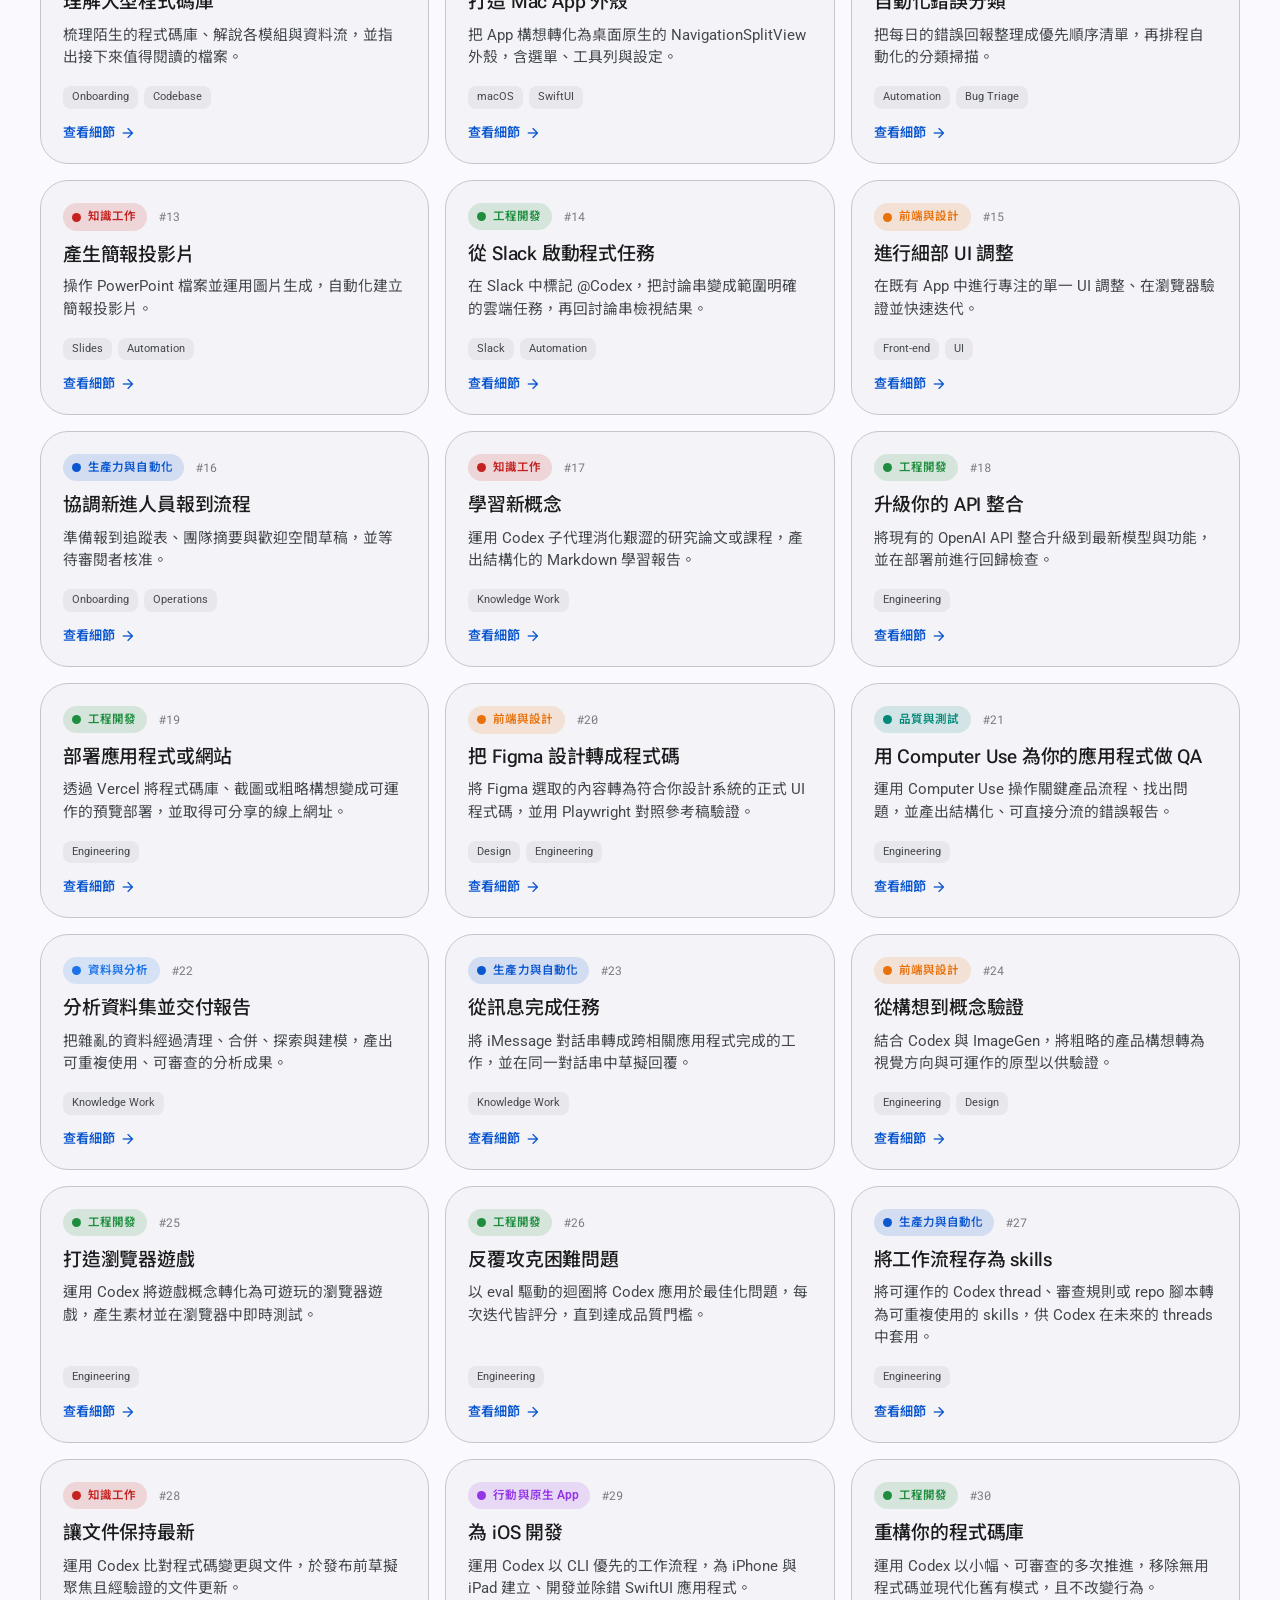
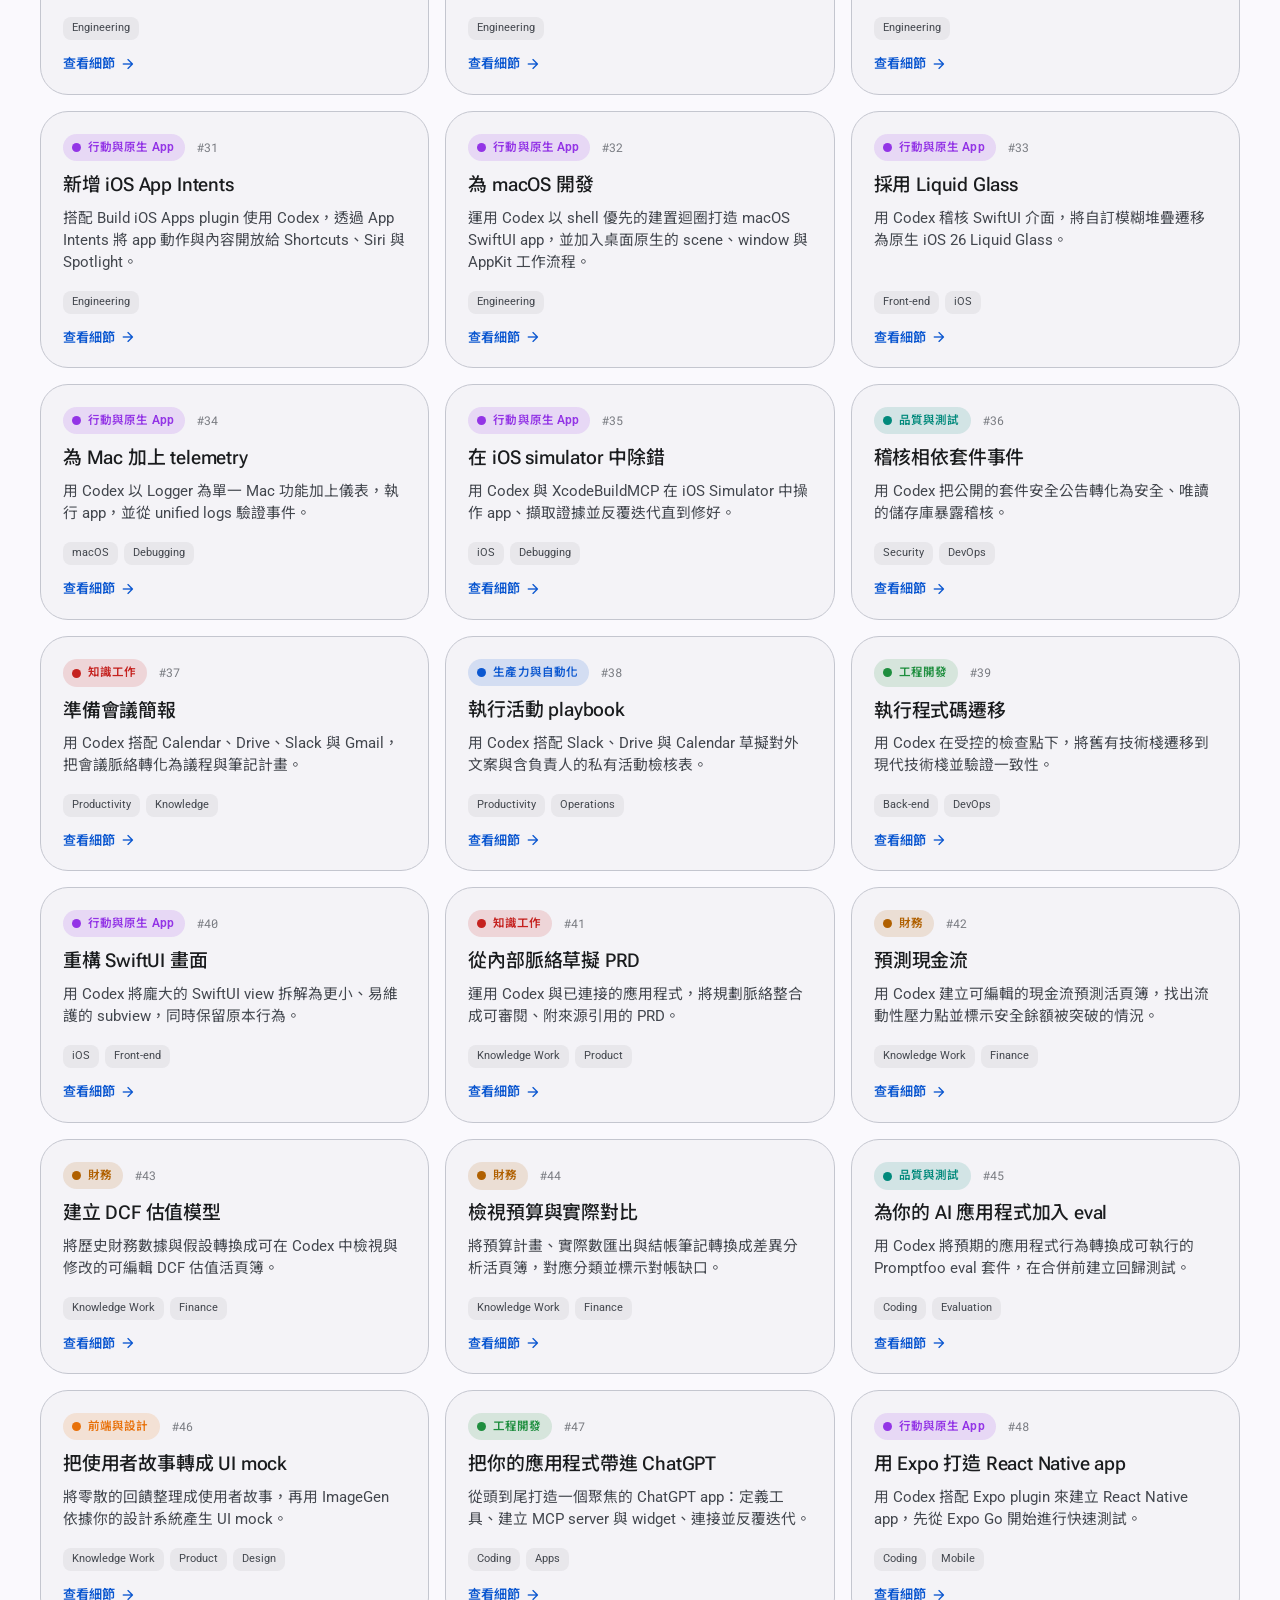
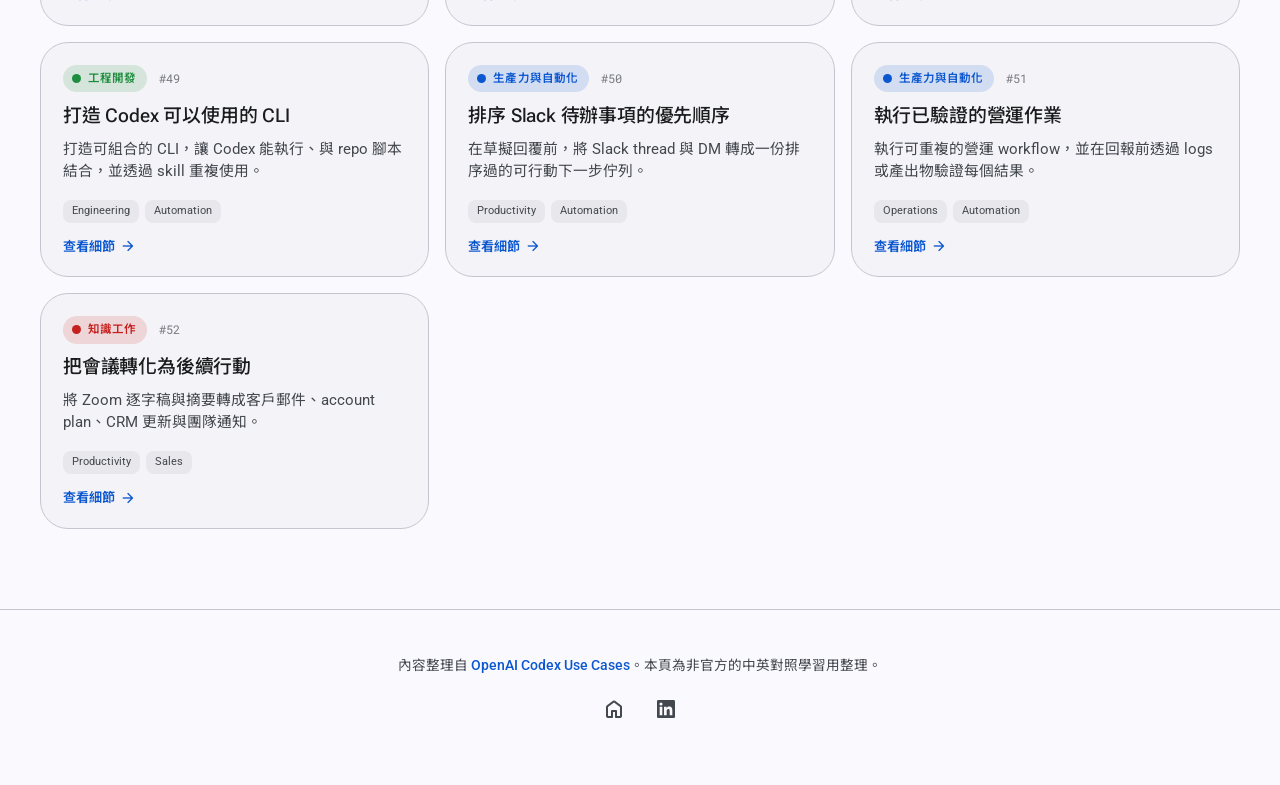
==== commit 5509d005: "fix: 語言改由網址決定，中英切換鈕換成真正的連結 語言原本由 localStorage 的偏好決定、fallback 是英文。搜尋引擎沒有 localStorage， 拿到的永遠是 fallbac" ====
--- a/index.html
+++ b/index.html
@@ -12,6 +12,8 @@
 
   <meta charset="utf-8" />
   <meta name="viewport" content="width=device-width, initial-scale=1, viewport-fit=cover" />
+  <link rel="canonical" href="https://codex-use-cases.peteraim.com/" />
+  <meta property="og:url" content="https://codex-use-cases.peteraim.com/" />
   <title>Codex 使用情境圖鑑 · Codex Use Cases</title>
   <meta name="description" content="OpenAI Codex 全部使用情境的中英對照互動圖鑑 · An interactive bilingual (中/EN) gallery of every OpenAI Codex use case." />
 
@@ -48,8 +50,8 @@
     </a>
 
     <div class="seg" role="group" aria-label="Language">
-      <button id="lang-zh" data-lang="zh" aria-pressed="true"><span class="lbl">中文</span></button>
-      <button id="lang-en" data-lang="en" aria-pressed="false"><span class="lbl">EN</span></button>
+      <a id="lang-zh" href="/" hreflang="zh-Hant" lang="zh-Hant" rel="alternate"><span class="lbl">中文</span></a>
+      <a id="lang-en" href="/en/" hreflang="en" lang="en" rel="alternate"><span class="lbl">EN</span></a>
     </div>
     <button class="icon-btn ripple-host" id="theme-toggle" aria-label="Toggle theme" title="切換深淺色">
       <span class="material-symbols-rounded" id="theme-icon">dark_mode</span>
@@ -81,7 +83,528 @@
   </section>
 
   <!-- Card grid -->
-  <main class="grid" id="grid" aria-live="polite"></main>
+  <main class="grid" id="grid" aria-live="polite">
+<button class="card" data-slug="manage-your-inbox" style="--cat:var(--c-productivity); animation-delay:0ms">
+        <div class="card__top">
+          <span class="cat-pill"><span class="ic"></span>生產力與自動化</span>
+          <span class="card__num">#01</span>
+        </div>
+        <h3>管理你的收件匣</h3>
+        <p>讓 Codex 掃描 Gmail、標記需要回覆的郵件，並用你的語氣草擬回信。</p>
+        <div class="card__tags"><span class="tag">Automation</span><span class="tag">Integrations</span><span class="tag">Productivity</span></div>
+        <span class="card__cta">查看細節<span class="material-symbols-rounded">arrow_forward</span></span>
+      </button>
+      <button class="card" data-slug="use-your-computer-with-codex" style="--cat:var(--c-productivity); animation-delay:28ms">
+        <div class="card__top">
+          <span class="cat-pill"><span class="ic"></span>生產力與自動化</span>
+          <span class="card__num">#02</span>
+        </div>
+        <h3>用 Codex 操作你的電腦</h3>
+        <p>透過 Computer Use 把跨 Mac app、視窗與檔案的多步驟任務交給 Codex。</p>
+        <div class="card__tags"><span class="tag">Automation</span><span class="tag">Computer Use</span><span class="tag">Productivity</span></div>
+        <span class="card__cta">查看細節<span class="material-symbols-rounded">arrow_forward</span></span>
+      </button>
+      <button class="card" data-slug="follow-goals" style="--cat:var(--c-coding); animation-delay:56ms">
+        <div class="card__top">
+          <span class="cat-pill"><span class="ic"></span>工程開發</span>
+          <span class="card__num">#03</span>
+        </div>
+        <h3>追蹤一個目標</h3>
+        <p>給 Codex 一個持久的目標與停止條件，讓它自主執行長時間運作的工作。</p>
+        <div class="card__tags"><span class="tag">Coding</span><span class="tag">Automation</span></div>
+        <span class="card__cta">查看細節<span class="material-symbols-rounded">arrow_forward</span></span>
+      </button>
+      <button class="card" data-slug="proactive-teammate" style="--cat:var(--c-productivity); animation-delay:84ms">
+        <div class="card__top">
+          <span class="cat-pill"><span class="ic"></span>生產力與自動化</span>
+          <span class="card__num">#04</span>
+        </div>
+        <h3>設定一位隊友</h3>
+        <p>把 Codex 設定成主動的助理，監控你的工具並主動指出需要關注的事項。</p>
+        <div class="card__tags"><span class="tag">Automation</span><span class="tag">Integrations</span><span class="tag">Productivity</span></div>
+        <span class="card__cta">查看細節<span class="material-symbols-rounded">arrow_forward</span></span>
+      </button>
+      <button class="card" data-slug="feedback-synthesis" style="--cat:var(--c-knowledge); animation-delay:112ms">
+        <div class="card__top">
+          <span class="cat-pill"><span class="ic"></span>知識工作</span>
+          <span class="card__num">#05</span>
+        </div>
+        <h3>把回饋轉化為行動</h3>
+        <p>把來自多個來源的回饋彙整成一份可審閱的試算表、文件或更新報告。</p>
+        <div class="card__tags"><span class="tag">Data Knowledge Work</span><span class="tag">Integrations</span><span class="tag">Productivity</span></div>
+        <span class="card__cta">查看細節<span class="material-symbols-rounded">arrow_forward</span></span>
+      </button>
+      <button class="card" data-slug="clean-messy-data" style="--cat:var(--c-data); animation-delay:140ms">
+        <div class="card__top">
+          <span class="cat-pill"><span class="ic"></span>資料與分析</span>
+          <span class="card__num">#06</span>
+        </div>
+        <h3>清理並整理凌亂的資料</h3>
+        <p>拖入凌亂的 CSV、描述問題，就能取得清理後的副本，同時保留原始檔案不變。</p>
+        <div class="card__tags"><span class="tag">Data Knowledge Work</span><span class="tag">Productivity</span></div>
+        <span class="card__cta">查看細節<span class="material-symbols-rounded">arrow_forward</span></span>
+      </button>
+      <button class="card" data-slug="analyze-data-export" style="--cat:var(--c-data); animation-delay:168ms">
+        <div class="card__top">
+          <span class="cat-pill"><span class="ic"></span>資料與分析</span>
+          <span class="card__num">#07</span>
+        </div>
+        <h3>查詢表格資料</h3>
+        <p>針對 CSV 或匯出檔提問，取得計算結果、圖表與瀏覽器視覺化呈現。</p>
+        <div class="card__tags"><span class="tag">Data Knowledge Work</span><span class="tag">Productivity</span></div>
+        <span class="card__cta">查看細節<span class="material-symbols-rounded">arrow_forward</span></span>
+      </button>
+      <button class="card" data-slug="github-code-reviews" style="--cat:var(--c-quality); animation-delay:196ms">
+        <div class="card__top">
+          <span class="cat-pill"><span class="ic"></span>品質與測試</span>
+          <span class="card__num">#08</span>
+        </div>
+        <h3>審查 GitHub pull request</h3>
+        <p>讓 Codex 在每個 PR 上自動找出回歸、缺漏的測試與文件問題。</p>
+        <div class="card__tags"><span class="tag">Coding</span><span class="tag">Integrations</span><span class="tag">Code Review</span></div>
+        <span class="card__cta">查看細節<span class="material-symbols-rounded">arrow_forward</span></span>
+      </button>
+      <button class="card" data-slug="frontend-designs" style="--cat:var(--c-frontend); animation-delay:224ms">
+        <div class="card__top">
+          <span class="cat-pill"><span class="ic"></span>前端與設計</span>
+          <span class="card__num">#09</span>
+        </div>
+        <h3>打造響應式前端設計</h3>
+        <p>將截圖與視覺參考轉換成符合既有設計系統的響應式 UI 程式碼。</p>
+        <div class="card__tags"><span class="tag">Front-end</span><span class="tag">Design</span></div>
+        <span class="card__cta">查看細節<span class="material-symbols-rounded">arrow_forward</span></span>
+      </button>
+      <button class="card" data-slug="codebase-onboarding" style="--cat:var(--c-coding); animation-delay:252ms">
+        <div class="card__top">
+          <span class="cat-pill"><span class="ic"></span>工程開發</span>
+          <span class="card__num">#10</span>
+        </div>
+        <h3>理解大型程式碼庫</h3>
+        <p>梳理陌生的程式碼庫、解說各模組與資料流，並指出接下來值得閱讀的檔案。</p>
+        <div class="card__tags"><span class="tag">Onboarding</span><span class="tag">Codebase</span></div>
+        <span class="card__cta">查看細節<span class="material-symbols-rounded">arrow_forward</span></span>
+      </button>
+      <button class="card" data-slug="macos-sidebar-detail-inspector" style="--cat:var(--c-mobile); animation-delay:280ms">
+        <div class="card__top">
+          <span class="cat-pill"><span class="ic"></span>行動與原生 App</span>
+          <span class="card__num">#11</span>
+        </div>
+        <h3>打造 Mac App 外殼</h3>
+        <p>把 App 構想轉化為桌面原生的 NavigationSplitView 外殼，含選單、工具列與設定。</p>
+        <div class="card__tags"><span class="tag">macOS</span><span class="tag">SwiftUI</span></div>
+        <span class="card__cta">查看細節<span class="material-symbols-rounded">arrow_forward</span></span>
+      </button>
+      <button class="card" data-slug="automation-bug-triage" style="--cat:var(--c-quality); animation-delay:308ms">
+        <div class="card__top">
+          <span class="cat-pill"><span class="ic"></span>品質與測試</span>
+          <span class="card__num">#12</span>
+        </div>
+        <h3>自動化錯誤分類</h3>
+        <p>把每日的錯誤回報整理成優先順序清單，再排程自動化的分類掃描。</p>
+        <div class="card__tags"><span class="tag">Automation</span><span class="tag">Bug Triage</span></div>
+        <span class="card__cta">查看細節<span class="material-symbols-rounded">arrow_forward</span></span>
+      </button>
+      <button class="card" data-slug="generate-slide-decks" style="--cat:var(--c-knowledge); animation-delay:336ms">
+        <div class="card__top">
+          <span class="cat-pill"><span class="ic"></span>知識工作</span>
+          <span class="card__num">#13</span>
+        </div>
+        <h3>產生簡報投影片</h3>
+        <p>操作 PowerPoint 檔案並運用圖片生成，自動化建立簡報投影片。</p>
+        <div class="card__tags"><span class="tag">Slides</span><span class="tag">Automation</span></div>
+        <span class="card__cta">查看細節<span class="material-symbols-rounded">arrow_forward</span></span>
+      </button>
+      <button class="card" data-slug="slack-coding-tasks" style="--cat:var(--c-coding); animation-delay:336ms">
+        <div class="card__top">
+          <span class="cat-pill"><span class="ic"></span>工程開發</span>
+          <span class="card__num">#14</span>
+        </div>
+        <h3>從 Slack 啟動程式任務</h3>
+        <p>在 Slack 中標記 @Codex，把討論串變成範圍明確的雲端任務，再回討論串檢視結果。</p>
+        <div class="card__tags"><span class="tag">Slack</span><span class="tag">Automation</span></div>
+        <span class="card__cta">查看細節<span class="material-symbols-rounded">arrow_forward</span></span>
+      </button>
+      <button class="card" data-slug="make-granular-ui-changes" style="--cat:var(--c-frontend); animation-delay:336ms">
+        <div class="card__top">
+          <span class="cat-pill"><span class="ic"></span>前端與設計</span>
+          <span class="card__num">#15</span>
+        </div>
+        <h3>進行細部 UI 調整</h3>
+        <p>在既有 App 中進行專注的單一 UI 調整、在瀏覽器驗證並快速迭代。</p>
+        <div class="card__tags"><span class="tag">Front-end</span><span class="tag">UI</span></div>
+        <span class="card__cta">查看細節<span class="material-symbols-rounded">arrow_forward</span></span>
+      </button>
+      <button class="card" data-slug="new-hire-onboarding" style="--cat:var(--c-productivity); animation-delay:336ms">
+        <div class="card__top">
+          <span class="cat-pill"><span class="ic"></span>生產力與自動化</span>
+          <span class="card__num">#16</span>
+        </div>
+        <h3>協調新進人員報到流程</h3>
+        <p>準備報到追蹤表、團隊摘要與歡迎空間草稿，並等待審閱者核准。</p>
+        <div class="card__tags"><span class="tag">Onboarding</span><span class="tag">Operations</span></div>
+        <span class="card__cta">查看細節<span class="material-symbols-rounded">arrow_forward</span></span>
+      </button>
+      <button class="card" data-slug="learn-a-new-concept" style="--cat:var(--c-knowledge); animation-delay:336ms">
+        <div class="card__top">
+          <span class="cat-pill"><span class="ic"></span>知識工作</span>
+          <span class="card__num">#17</span>
+        </div>
+        <h3>學習新概念</h3>
+        <p>運用 Codex 子代理消化艱澀的研究論文或課程，產出結構化的 Markdown 學習報告。</p>
+        <div class="card__tags"><span class="tag">Knowledge Work</span></div>
+        <span class="card__cta">查看細節<span class="material-symbols-rounded">arrow_forward</span></span>
+      </button>
+      <button class="card" data-slug="api-integration-migrations" style="--cat:var(--c-coding); animation-delay:336ms">
+        <div class="card__top">
+          <span class="cat-pill"><span class="ic"></span>工程開發</span>
+          <span class="card__num">#18</span>
+        </div>
+        <h3>升級你的 API 整合</h3>
+        <p>將現有的 OpenAI API 整合升級到最新模型與功能，並在部署前進行回歸檢查。</p>
+        <div class="card__tags"><span class="tag">Engineering</span></div>
+        <span class="card__cta">查看細節<span class="material-symbols-rounded">arrow_forward</span></span>
+      </button>
+      <button class="card" data-slug="deploy-app-or-website" style="--cat:var(--c-coding); animation-delay:336ms">
+        <div class="card__top">
+          <span class="cat-pill"><span class="ic"></span>工程開發</span>
+          <span class="card__num">#19</span>
+        </div>
+        <h3>部署應用程式或網站</h3>
+        <p>透過 Vercel 將程式碼庫、截圖或粗略構想變成可運作的預覽部署，並取得可分享的線上網址。</p>
+        <div class="card__tags"><span class="tag">Engineering</span></div>
+        <span class="card__cta">查看細節<span class="material-symbols-rounded">arrow_forward</span></span>
+      </button>
+      <button class="card" data-slug="figma-designs-to-code" style="--cat:var(--c-frontend); animation-delay:336ms">
+        <div class="card__top">
+          <span class="cat-pill"><span class="ic"></span>前端與設計</span>
+          <span class="card__num">#20</span>
+        </div>
+        <h3>把 Figma 設計轉成程式碼</h3>
+        <p>將 Figma 選取的內容轉為符合你設計系統的正式 UI 程式碼，並用 Playwright 對照參考稿驗證。</p>
+        <div class="card__tags"><span class="tag">Design</span><span class="tag">Engineering</span></div>
+        <span class="card__cta">查看細節<span class="material-symbols-rounded">arrow_forward</span></span>
+      </button>
+      <button class="card" data-slug="qa-your-app-with-computer-use" style="--cat:var(--c-quality); animation-delay:336ms">
+        <div class="card__top">
+          <span class="cat-pill"><span class="ic"></span>品質與測試</span>
+          <span class="card__num">#21</span>
+        </div>
+        <h3>用 Computer Use 為你的應用程式做 QA</h3>
+        <p>運用 Computer Use 操作關鍵產品流程、找出問題，並產出結構化、可直接分流的錯誤報告。</p>
+        <div class="card__tags"><span class="tag">Engineering</span></div>
+        <span class="card__cta">查看細節<span class="material-symbols-rounded">arrow_forward</span></span>
+      </button>
+      <button class="card" data-slug="datasets-and-reports" style="--cat:var(--c-data); animation-delay:336ms">
+        <div class="card__top">
+          <span class="cat-pill"><span class="ic"></span>資料與分析</span>
+          <span class="card__num">#22</span>
+        </div>
+        <h3>分析資料集並交付報告</h3>
+        <p>把雜亂的資料經過清理、合併、探索與建模，產出可重複使用、可審查的分析成果。</p>
+        <div class="card__tags"><span class="tag">Knowledge Work</span></div>
+        <span class="card__cta">查看細節<span class="material-symbols-rounded">arrow_forward</span></span>
+      </button>
+      <button class="card" data-slug="complete-tasks-from-messages" style="--cat:var(--c-productivity); animation-delay:336ms">
+        <div class="card__top">
+          <span class="cat-pill"><span class="ic"></span>生產力與自動化</span>
+          <span class="card__num">#23</span>
+        </div>
+        <h3>從訊息完成任務</h3>
+        <p>將 iMessage 對話串轉成跨相關應用程式完成的工作，並在同一對話串中草擬回覆。</p>
+        <div class="card__tags"><span class="tag">Knowledge Work</span></div>
+        <span class="card__cta">查看細節<span class="material-symbols-rounded">arrow_forward</span></span>
+      </button>
+      <button class="card" data-slug="idea-to-proof-of-concept" style="--cat:var(--c-frontend); animation-delay:336ms">
+        <div class="card__top">
+          <span class="cat-pill"><span class="ic"></span>前端與設計</span>
+          <span class="card__num">#24</span>
+        </div>
+        <h3>從構想到概念驗證</h3>
+        <p>結合 Codex 與 ImageGen，將粗略的產品構想轉為視覺方向與可運作的原型以供驗證。</p>
+        <div class="card__tags"><span class="tag">Engineering</span><span class="tag">Design</span></div>
+        <span class="card__cta">查看細節<span class="material-symbols-rounded">arrow_forward</span></span>
+      </button>
+      <button class="card" data-slug="browser-games" style="--cat:var(--c-coding); animation-delay:336ms">
+        <div class="card__top">
+          <span class="cat-pill"><span class="ic"></span>工程開發</span>
+          <span class="card__num">#25</span>
+        </div>
+        <h3>打造瀏覽器遊戲</h3>
+        <p>運用 Codex 將遊戲概念轉化為可遊玩的瀏覽器遊戲，產生素材並在瀏覽器中即時測試。</p>
+        <div class="card__tags"><span class="tag">Engineering</span></div>
+        <span class="card__cta">查看細節<span class="material-symbols-rounded">arrow_forward</span></span>
+      </button>
+      <button class="card" data-slug="iterate-on-difficult-problems" style="--cat:var(--c-coding); animation-delay:336ms">
+        <div class="card__top">
+          <span class="cat-pill"><span class="ic"></span>工程開發</span>
+          <span class="card__num">#26</span>
+        </div>
+        <h3>反覆攻克困難問題</h3>
+        <p>以 eval 驅動的迴圈將 Codex 應用於最佳化問題，每次迭代皆評分，直到達成品質門檻。</p>
+        <div class="card__tags"><span class="tag">Engineering</span></div>
+        <span class="card__cta">查看細節<span class="material-symbols-rounded">arrow_forward</span></span>
+      </button>
+      <button class="card" data-slug="reusable-codex-skills" style="--cat:var(--c-productivity); animation-delay:336ms">
+        <div class="card__top">
+          <span class="cat-pill"><span class="ic"></span>生產力與自動化</span>
+          <span class="card__num">#27</span>
+        </div>
+        <h3>將工作流程存為 skills</h3>
+        <p>將可運作的 Codex thread、審查規則或 repo 腳本轉為可重複使用的 skills，供 Codex 在未來的 threads 中套用。</p>
+        <div class="card__tags"><span class="tag">Engineering</span></div>
+        <span class="card__cta">查看細節<span class="material-symbols-rounded">arrow_forward</span></span>
+      </button>
+      <button class="card" data-slug="update-documentation" style="--cat:var(--c-knowledge); animation-delay:336ms">
+        <div class="card__top">
+          <span class="cat-pill"><span class="ic"></span>知識工作</span>
+          <span class="card__num">#28</span>
+        </div>
+        <h3>讓文件保持最新</h3>
+        <p>運用 Codex 比對程式碼變更與文件，於發布前草擬聚焦且經驗證的文件更新。</p>
+        <div class="card__tags"><span class="tag">Engineering</span></div>
+        <span class="card__cta">查看細節<span class="material-symbols-rounded">arrow_forward</span></span>
+      </button>
+      <button class="card" data-slug="native-ios-apps" style="--cat:var(--c-mobile); animation-delay:336ms">
+        <div class="card__top">
+          <span class="cat-pill"><span class="ic"></span>行動與原生 App</span>
+          <span class="card__num">#29</span>
+        </div>
+        <h3>為 iOS 開發</h3>
+        <p>運用 Codex 以 CLI 優先的工作流程，為 iPhone 與 iPad 建立、開發並除錯 SwiftUI 應用程式。</p>
+        <div class="card__tags"><span class="tag">Engineering</span></div>
+        <span class="card__cta">查看細節<span class="material-symbols-rounded">arrow_forward</span></span>
+      </button>
+      <button class="card" data-slug="refactor-your-codebase" style="--cat:var(--c-coding); animation-delay:336ms">
+        <div class="card__top">
+          <span class="cat-pill"><span class="ic"></span>工程開發</span>
+          <span class="card__num">#30</span>
+        </div>
+        <h3>重構你的程式碼庫</h3>
+        <p>運用 Codex 以小幅、可審查的多次推進，移除無用程式碼並現代化舊有模式，且不改變行為。</p>
+        <div class="card__tags"><span class="tag">Engineering</span></div>
+        <span class="card__cta">查看細節<span class="material-symbols-rounded">arrow_forward</span></span>
+      </button>
+      <button class="card" data-slug="ios-app-intents" style="--cat:var(--c-mobile); animation-delay:336ms">
+        <div class="card__top">
+          <span class="cat-pill"><span class="ic"></span>行動與原生 App</span>
+          <span class="card__num">#31</span>
+        </div>
+        <h3>新增 iOS App Intents</h3>
+        <p>搭配 Build iOS Apps plugin 使用 Codex，透過 App Intents 將 app 動作與內容開放給 Shortcuts、Siri 與 Spotlight。</p>
+        <div class="card__tags"><span class="tag">Engineering</span></div>
+        <span class="card__cta">查看細節<span class="material-symbols-rounded">arrow_forward</span></span>
+      </button>
+      <button class="card" data-slug="native-macos-apps" style="--cat:var(--c-mobile); animation-delay:336ms">
+        <div class="card__top">
+          <span class="cat-pill"><span class="ic"></span>行動與原生 App</span>
+          <span class="card__num">#32</span>
+        </div>
+        <h3>為 macOS 開發</h3>
+        <p>運用 Codex 以 shell 優先的建置迴圈打造 macOS SwiftUI app，並加入桌面原生的 scene、window 與 AppKit 工作流程。</p>
+        <div class="card__tags"><span class="tag">Engineering</span></div>
+        <span class="card__cta">查看細節<span class="material-symbols-rounded">arrow_forward</span></span>
+      </button>
+      <button class="card" data-slug="ios-liquid-glass" style="--cat:var(--c-mobile); animation-delay:336ms">
+        <div class="card__top">
+          <span class="cat-pill"><span class="ic"></span>行動與原生 App</span>
+          <span class="card__num">#33</span>
+        </div>
+        <h3>採用 Liquid Glass</h3>
+        <p>用 Codex 稽核 SwiftUI 介面，將自訂模糊堆疊遷移為原生 iOS 26 Liquid Glass。</p>
+        <div class="card__tags"><span class="tag">Front-end</span><span class="tag">iOS</span></div>
+        <span class="card__cta">查看細節<span class="material-symbols-rounded">arrow_forward</span></span>
+      </button>
+      <button class="card" data-slug="macos-telemetry-logs" style="--cat:var(--c-mobile); animation-delay:336ms">
+        <div class="card__top">
+          <span class="cat-pill"><span class="ic"></span>行動與原生 App</span>
+          <span class="card__num">#34</span>
+        </div>
+        <h3>為 Mac 加上 telemetry</h3>
+        <p>用 Codex 以 Logger 為單一 Mac 功能加上儀表，執行 app，並從 unified logs 驗證事件。</p>
+        <div class="card__tags"><span class="tag">macOS</span><span class="tag">Debugging</span></div>
+        <span class="card__cta">查看細節<span class="material-symbols-rounded">arrow_forward</span></span>
+      </button>
+      <button class="card" data-slug="ios-simulator-bug-debugging" style="--cat:var(--c-mobile); animation-delay:336ms">
+        <div class="card__top">
+          <span class="cat-pill"><span class="ic"></span>行動與原生 App</span>
+          <span class="card__num">#35</span>
+        </div>
+        <h3>在 iOS simulator 中除錯</h3>
+        <p>用 Codex 與 XcodeBuildMCP 在 iOS Simulator 中操作 app、擷取證據並反覆迭代直到修好。</p>
+        <div class="card__tags"><span class="tag">iOS</span><span class="tag">Debugging</span></div>
+        <span class="card__cta">查看細節<span class="material-symbols-rounded">arrow_forward</span></span>
+      </button>
+      <button class="card" data-slug="dependency-incident-audits" style="--cat:var(--c-quality); animation-delay:336ms">
+        <div class="card__top">
+          <span class="cat-pill"><span class="ic"></span>品質與測試</span>
+          <span class="card__num">#36</span>
+        </div>
+        <h3>稽核相依套件事件</h3>
+        <p>用 Codex 把公開的套件安全公告轉化為安全、唯讀的儲存庫暴露稽核。</p>
+        <div class="card__tags"><span class="tag">Security</span><span class="tag">DevOps</span></div>
+        <span class="card__cta">查看細節<span class="material-symbols-rounded">arrow_forward</span></span>
+      </button>
+      <button class="card" data-slug="meeting-prep-briefs" style="--cat:var(--c-knowledge); animation-delay:336ms">
+        <div class="card__top">
+          <span class="cat-pill"><span class="ic"></span>知識工作</span>
+          <span class="card__num">#37</span>
+        </div>
+        <h3>準備會議簡報</h3>
+        <p>用 Codex 搭配 Calendar、Drive、Slack 與 Gmail，把會議脈絡轉化為議程與筆記計畫。</p>
+        <div class="card__tags"><span class="tag">Productivity</span><span class="tag">Knowledge</span></div>
+        <span class="card__cta">查看細節<span class="material-symbols-rounded">arrow_forward</span></span>
+      </button>
+      <button class="card" data-slug="event-launch-playbooks" style="--cat:var(--c-productivity); animation-delay:336ms">
+        <div class="card__top">
+          <span class="cat-pill"><span class="ic"></span>生產力與自動化</span>
+          <span class="card__num">#38</span>
+        </div>
+        <h3>執行活動 playbook</h3>
+        <p>用 Codex 搭配 Slack、Drive 與 Calendar 草擬對外文案與含負責人的私有活動檢核表。</p>
+        <div class="card__tags"><span class="tag">Productivity</span><span class="tag">Operations</span></div>
+        <span class="card__cta">查看細節<span class="material-symbols-rounded">arrow_forward</span></span>
+      </button>
+      <button class="card" data-slug="code-migrations" style="--cat:var(--c-coding); animation-delay:336ms">
+        <div class="card__top">
+          <span class="cat-pill"><span class="ic"></span>工程開發</span>
+          <span class="card__num">#39</span>
+        </div>
+        <h3>執行程式碼遷移</h3>
+        <p>用 Codex 在受控的檢查點下，將舊有技術棧遷移到現代技術棧並驗證一致性。</p>
+        <div class="card__tags"><span class="tag">Back-end</span><span class="tag">DevOps</span></div>
+        <span class="card__cta">查看細節<span class="material-symbols-rounded">arrow_forward</span></span>
+      </button>
+      <button class="card" data-slug="ios-swiftui-view-refactor" style="--cat:var(--c-mobile); animation-delay:336ms">
+        <div class="card__top">
+          <span class="cat-pill"><span class="ic"></span>行動與原生 App</span>
+          <span class="card__num">#40</span>
+        </div>
+        <h3>重構 SwiftUI 畫面</h3>
+        <p>用 Codex 將龐大的 SwiftUI view 拆解為更小、易維護的 subview，同時保留原本行為。</p>
+        <div class="card__tags"><span class="tag">iOS</span><span class="tag">Front-end</span></div>
+        <span class="card__cta">查看細節<span class="material-symbols-rounded">arrow_forward</span></span>
+      </button>
+      <button class="card" data-slug="draft-prds-from-sources" style="--cat:var(--c-knowledge); animation-delay:336ms">
+        <div class="card__top">
+          <span class="cat-pill"><span class="ic"></span>知識工作</span>
+          <span class="card__num">#41</span>
+        </div>
+        <h3>從內部脈絡草擬 PRD</h3>
+        <p>運用 Codex 與已連接的應用程式，將規劃脈絡整合成可審閱、附來源引用的 PRD。</p>
+        <div class="card__tags"><span class="tag">Knowledge Work</span><span class="tag">Product</span></div>
+        <span class="card__cta">查看細節<span class="material-symbols-rounded">arrow_forward</span></span>
+      </button>
+      <button class="card" data-slug="cash-flow-forecast" style="--cat:var(--c-finance); animation-delay:336ms">
+        <div class="card__top">
+          <span class="cat-pill"><span class="ic"></span>財務</span>
+          <span class="card__num">#42</span>
+        </div>
+        <h3>預測現金流</h3>
+        <p>用 Codex 建立可編輯的現金流預測活頁簿，找出流動性壓力點並標示安全餘額被突破的情況。</p>
+        <div class="card__tags"><span class="tag">Knowledge Work</span><span class="tag">Finance</span></div>
+        <span class="card__cta">查看細節<span class="material-symbols-rounded">arrow_forward</span></span>
+      </button>
+      <button class="card" data-slug="dcf-model" style="--cat:var(--c-finance); animation-delay:336ms">
+        <div class="card__top">
+          <span class="cat-pill"><span class="ic"></span>財務</span>
+          <span class="card__num">#43</span>
+        </div>
+        <h3>建立 DCF 估值模型</h3>
+        <p>將歷史財務數據與假設轉換成可在 Codex 中檢視與修改的可編輯 DCF 估值活頁簿。</p>
+        <div class="card__tags"><span class="tag">Knowledge Work</span><span class="tag">Finance</span></div>
+        <span class="card__cta">查看細節<span class="material-symbols-rounded">arrow_forward</span></span>
+      </button>
+      <button class="card" data-slug="budget-vs-actuals-review" style="--cat:var(--c-finance); animation-delay:336ms">
+        <div class="card__top">
+          <span class="cat-pill"><span class="ic"></span>財務</span>
+          <span class="card__num">#44</span>
+        </div>
+        <h3>檢視預算與實際對比</h3>
+        <p>將預算計畫、實際數匯出與結帳筆記轉換成差異分析活頁簿，對應分類並標示對帳缺口。</p>
+        <div class="card__tags"><span class="tag">Knowledge Work</span><span class="tag">Finance</span></div>
+        <span class="card__cta">查看細節<span class="material-symbols-rounded">arrow_forward</span></span>
+      </button>
+      <button class="card" data-slug="ai-app-evals" style="--cat:var(--c-quality); animation-delay:336ms">
+        <div class="card__top">
+          <span class="cat-pill"><span class="ic"></span>品質與測試</span>
+          <span class="card__num">#45</span>
+        </div>
+        <h3>為你的 AI 應用程式加入 eval</h3>
+        <p>用 Codex 將預期的應用程式行為轉換成可執行的 Promptfoo eval 套件，在合併前建立回歸測試。</p>
+        <div class="card__tags"><span class="tag">Coding</span><span class="tag">Evaluation</span></div>
+        <span class="card__cta">查看細節<span class="material-symbols-rounded">arrow_forward</span></span>
+      </button>
+      <button class="card" data-slug="user-stories-to-ui-mocks" style="--cat:var(--c-frontend); animation-delay:336ms">
+        <div class="card__top">
+          <span class="cat-pill"><span class="ic"></span>前端與設計</span>
+          <span class="card__num">#46</span>
+        </div>
+        <h3>把使用者故事轉成 UI mock</h3>
+        <p>將零散的回饋整理成使用者故事，再用 ImageGen 依據你的設計系統產生 UI mock。</p>
+        <div class="card__tags"><span class="tag">Knowledge Work</span><span class="tag">Product</span><span class="tag">Design</span></div>
+        <span class="card__cta">查看細節<span class="material-symbols-rounded">arrow_forward</span></span>
+      </button>
+      <button class="card" data-slug="chatgpt-apps" style="--cat:var(--c-coding); animation-delay:336ms">
+        <div class="card__top">
+          <span class="cat-pill"><span class="ic"></span>工程開發</span>
+          <span class="card__num">#47</span>
+        </div>
+        <h3>把你的應用程式帶進 ChatGPT</h3>
+        <p>從頭到尾打造一個聚焦的 ChatGPT app：定義工具、建立 MCP server 與 widget、連接並反覆迭代。</p>
+        <div class="card__tags"><span class="tag">Coding</span><span class="tag">Apps</span></div>
+        <span class="card__cta">查看細節<span class="material-symbols-rounded">arrow_forward</span></span>
+      </button>
+      <button class="card" data-slug="react-native-expo-apps" style="--cat:var(--c-mobile); animation-delay:336ms">
+        <div class="card__top">
+          <span class="cat-pill"><span class="ic"></span>行動與原生 App</span>
+          <span class="card__num">#48</span>
+        </div>
+        <h3>用 Expo 打造 React Native app</h3>
+        <p>用 Codex 搭配 Expo plugin 來建立 React Native app，先從 Expo Go 開始進行快速測試。</p>
+        <div class="card__tags"><span class="tag">Coding</span><span class="tag">Mobile</span></div>
+        <span class="card__cta">查看細節<span class="material-symbols-rounded">arrow_forward</span></span>
+      </button>
+      <button class="card" data-slug="agent-friendly-clis" style="--cat:var(--c-coding); animation-delay:336ms">
+        <div class="card__top">
+          <span class="cat-pill"><span class="ic"></span>工程開發</span>
+          <span class="card__num">#49</span>
+        </div>
+        <h3>打造 Codex 可以使用的 CLI</h3>
+        <p>打造可組合的 CLI，讓 Codex 能執行、與 repo 腳本結合，並透過 skill 重複使用。</p>
+        <div class="card__tags"><span class="tag">Engineering</span><span class="tag">Automation</span></div>
+        <span class="card__cta">查看細節<span class="material-symbols-rounded">arrow_forward</span></span>
+      </button>
+      <button class="card" data-slug="slack-action-triage" style="--cat:var(--c-productivity); animation-delay:336ms">
+        <div class="card__top">
+          <span class="cat-pill"><span class="ic"></span>生產力與自動化</span>
+          <span class="card__num">#50</span>
+        </div>
+        <h3>排序 Slack 待辦事項的優先順序</h3>
+        <p>在草擬回覆前，將 Slack thread 與 DM 轉成一份排序過的可行動下一步佇列。</p>
+        <div class="card__tags"><span class="tag">Productivity</span><span class="tag">Automation</span></div>
+        <span class="card__cta">查看細節<span class="material-symbols-rounded">arrow_forward</span></span>
+      </button>
+      <button class="card" data-slug="verified-operations-workflows" style="--cat:var(--c-productivity); animation-delay:336ms">
+        <div class="card__top">
+          <span class="cat-pill"><span class="ic"></span>生產力與自動化</span>
+          <span class="card__num">#51</span>
+        </div>
+        <h3>執行已驗證的營運作業</h3>
+        <p>執行可重複的營運 workflow，並在回報前透過 logs 或產出物驗證每個結果。</p>
+        <div class="card__tags"><span class="tag">Operations</span><span class="tag">Automation</span></div>
+        <span class="card__cta">查看細節<span class="material-symbols-rounded">arrow_forward</span></span>
+      </button>
+      <button class="card" data-slug="zoom-meeting-follow-ups" style="--cat:var(--c-knowledge); animation-delay:336ms">
+        <div class="card__top">
+          <span class="cat-pill"><span class="ic"></span>知識工作</span>
+          <span class="card__num">#52</span>
+        </div>
+        <h3>把會議轉化為後續行動</h3>
+        <p>將 Zoom 逐字稿與摘要轉成客戶郵件、account plan、CRM 更新與團隊通知。</p>
+        <div class="card__tags"><span class="tag">Productivity</span><span class="tag">Sales</span></div>
+        <span class="card__cta">查看細節<span class="material-symbols-rounded">arrow_forward</span></span>
+      </button>
+</main>
 
   <footer class="site-foot">
     <p data-i18n-html="footer">內容整理自 <a href="https://developers.openai.com/codex/use-cases" target="_blank" rel="noopener">OpenAI Codex Use Cases</a>。本頁為非官方的中英對照學習用整理。</p>
--- a/assets/styles.css
+++ b/assets/styles.css
@@ -218,16 +218,16 @@
   border: 1px solid var(--outline); border-radius: var(--r-full);
   overflow: hidden; height: 40px;
 }
-.seg button {
+.seg a {
   display: inline-flex; align-items: center; gap: 6px;
   padding: 0 14px; font-size: .875rem; font-weight: 500;
-  color: var(--on-surface-variant);
+  color: var(--on-surface-variant); text-decoration: none;
   transition: background var(--dur-short) var(--ease-standard);
 }
-.seg button[aria-pressed="true"] {
+.seg a[aria-current="page"] {
   background: var(--secondary-container); color: var(--on-secondary-container);
 }
-.seg button + button { border-left: 1px solid var(--outline); }
+.seg a + a { border-left: 1px solid var(--outline); }
 .icon-btn {
   width: 40px; height: 40px; border-radius: var(--r-full);
   display: grid; place-items: center; color: var(--on-surface-variant);
@@ -514,7 +514,7 @@
   .grid { grid-template-columns: 1fr; padding-top: 20px; }
   .dialog { max-height: 100vh; border-radius: var(--r-xl) var(--r-xl) 0 0; align-self: end; }
   .scrim { padding: 0; align-items: end; }
-  .seg button span.lbl { display: none; }
+  .seg a span.lbl { display: none; }
   .ghstar__text { display: none; }
 }
 
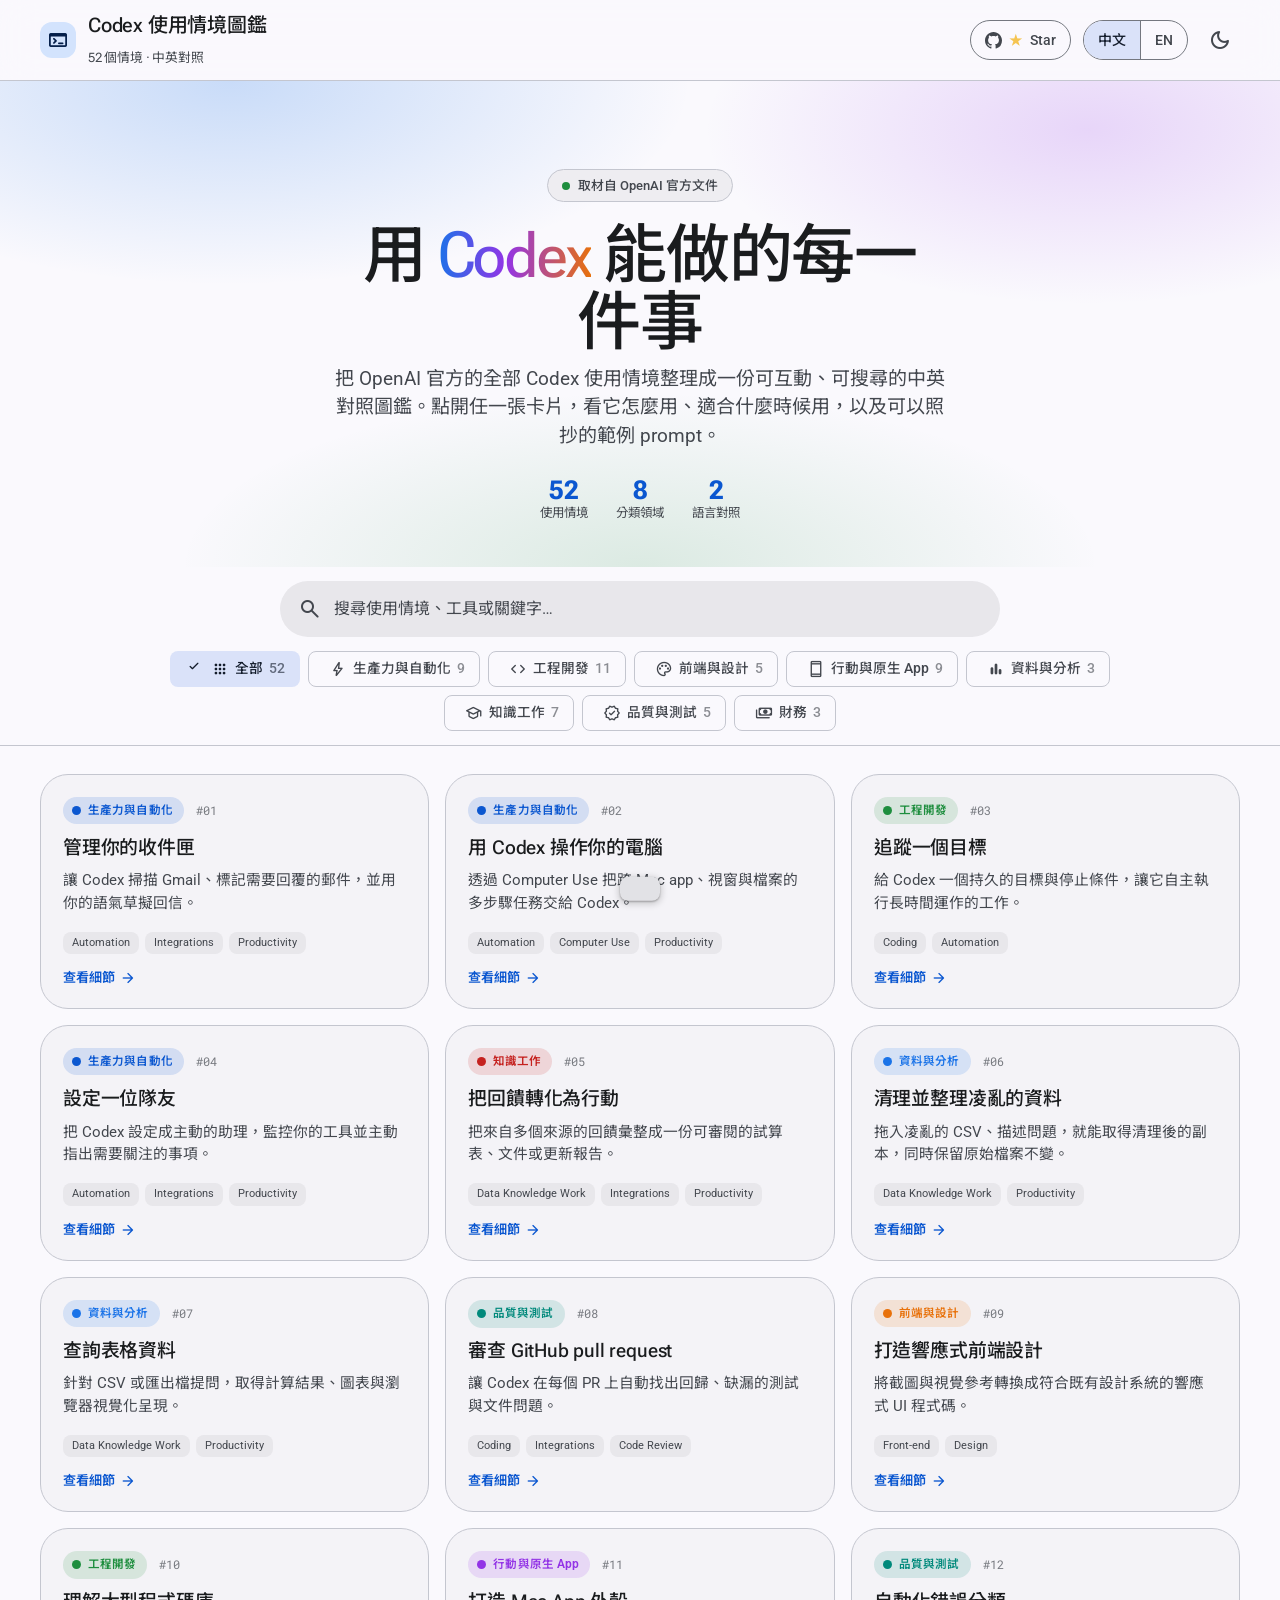
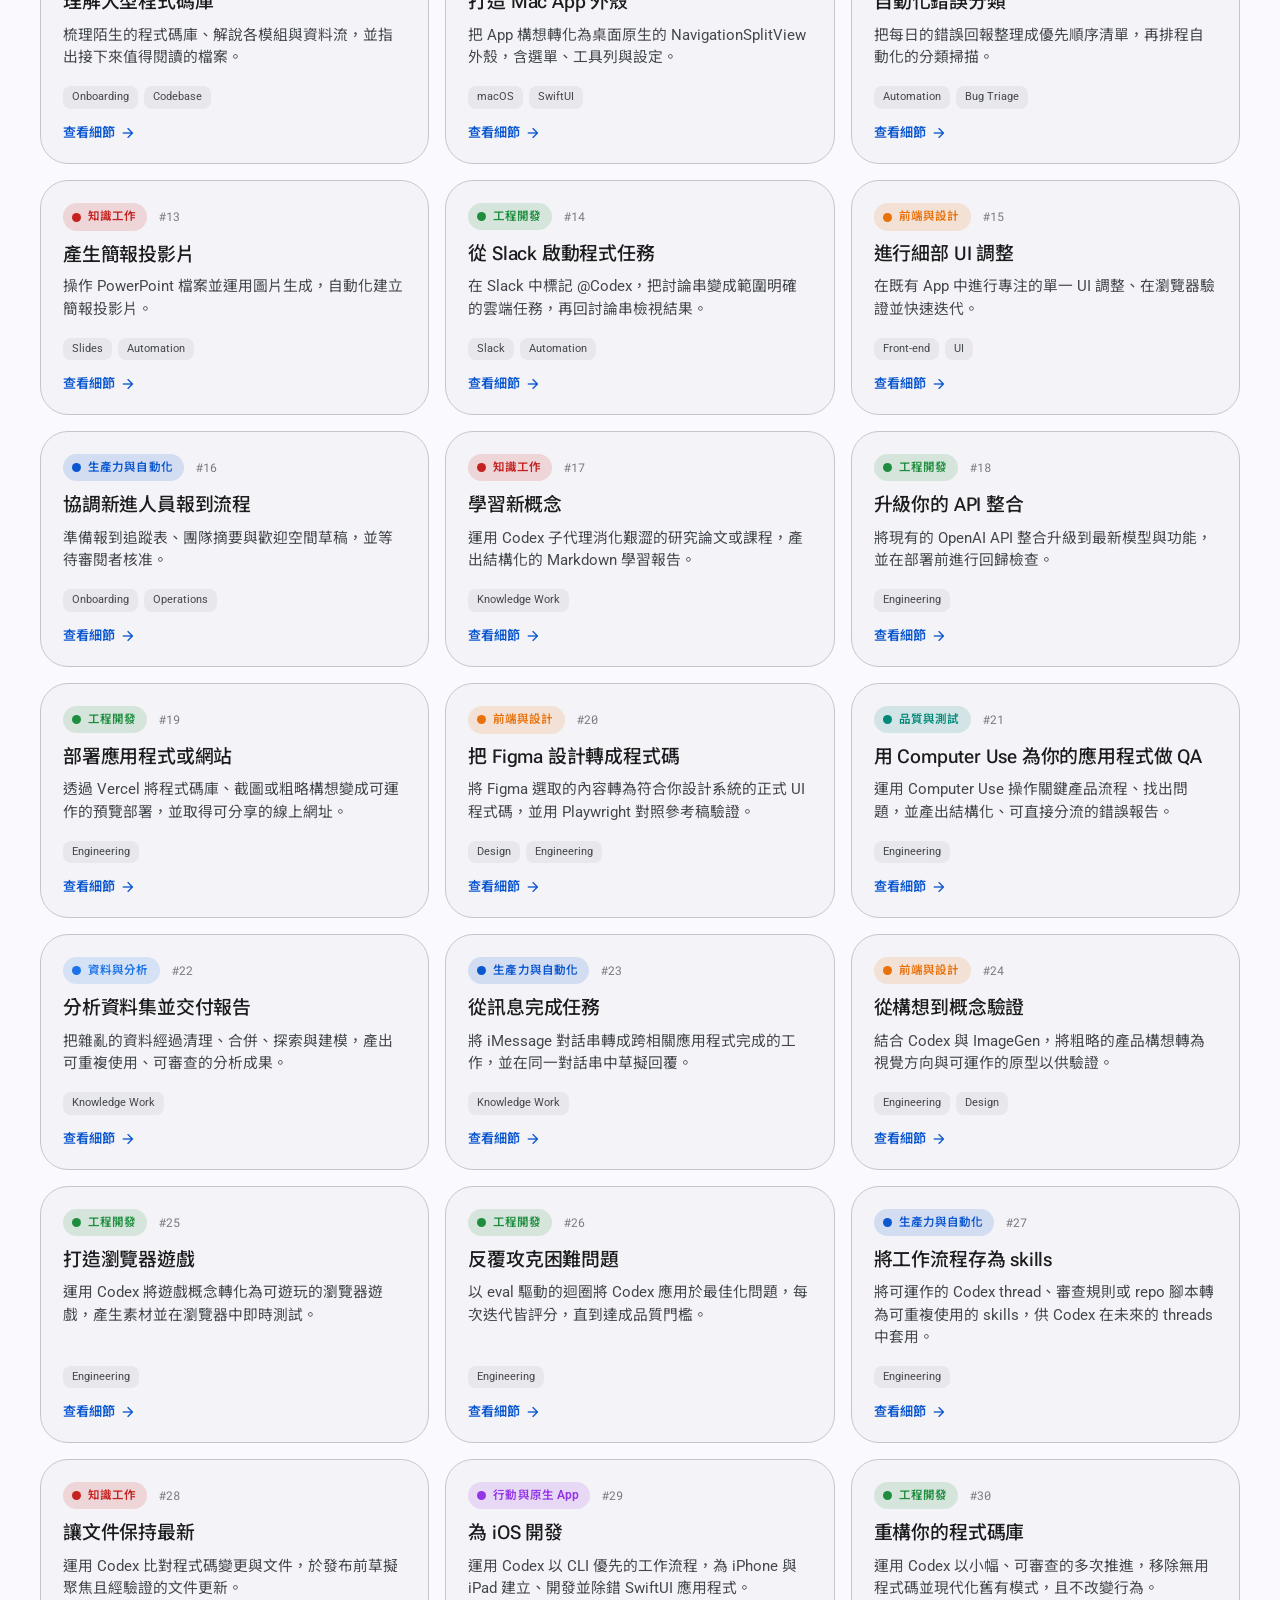
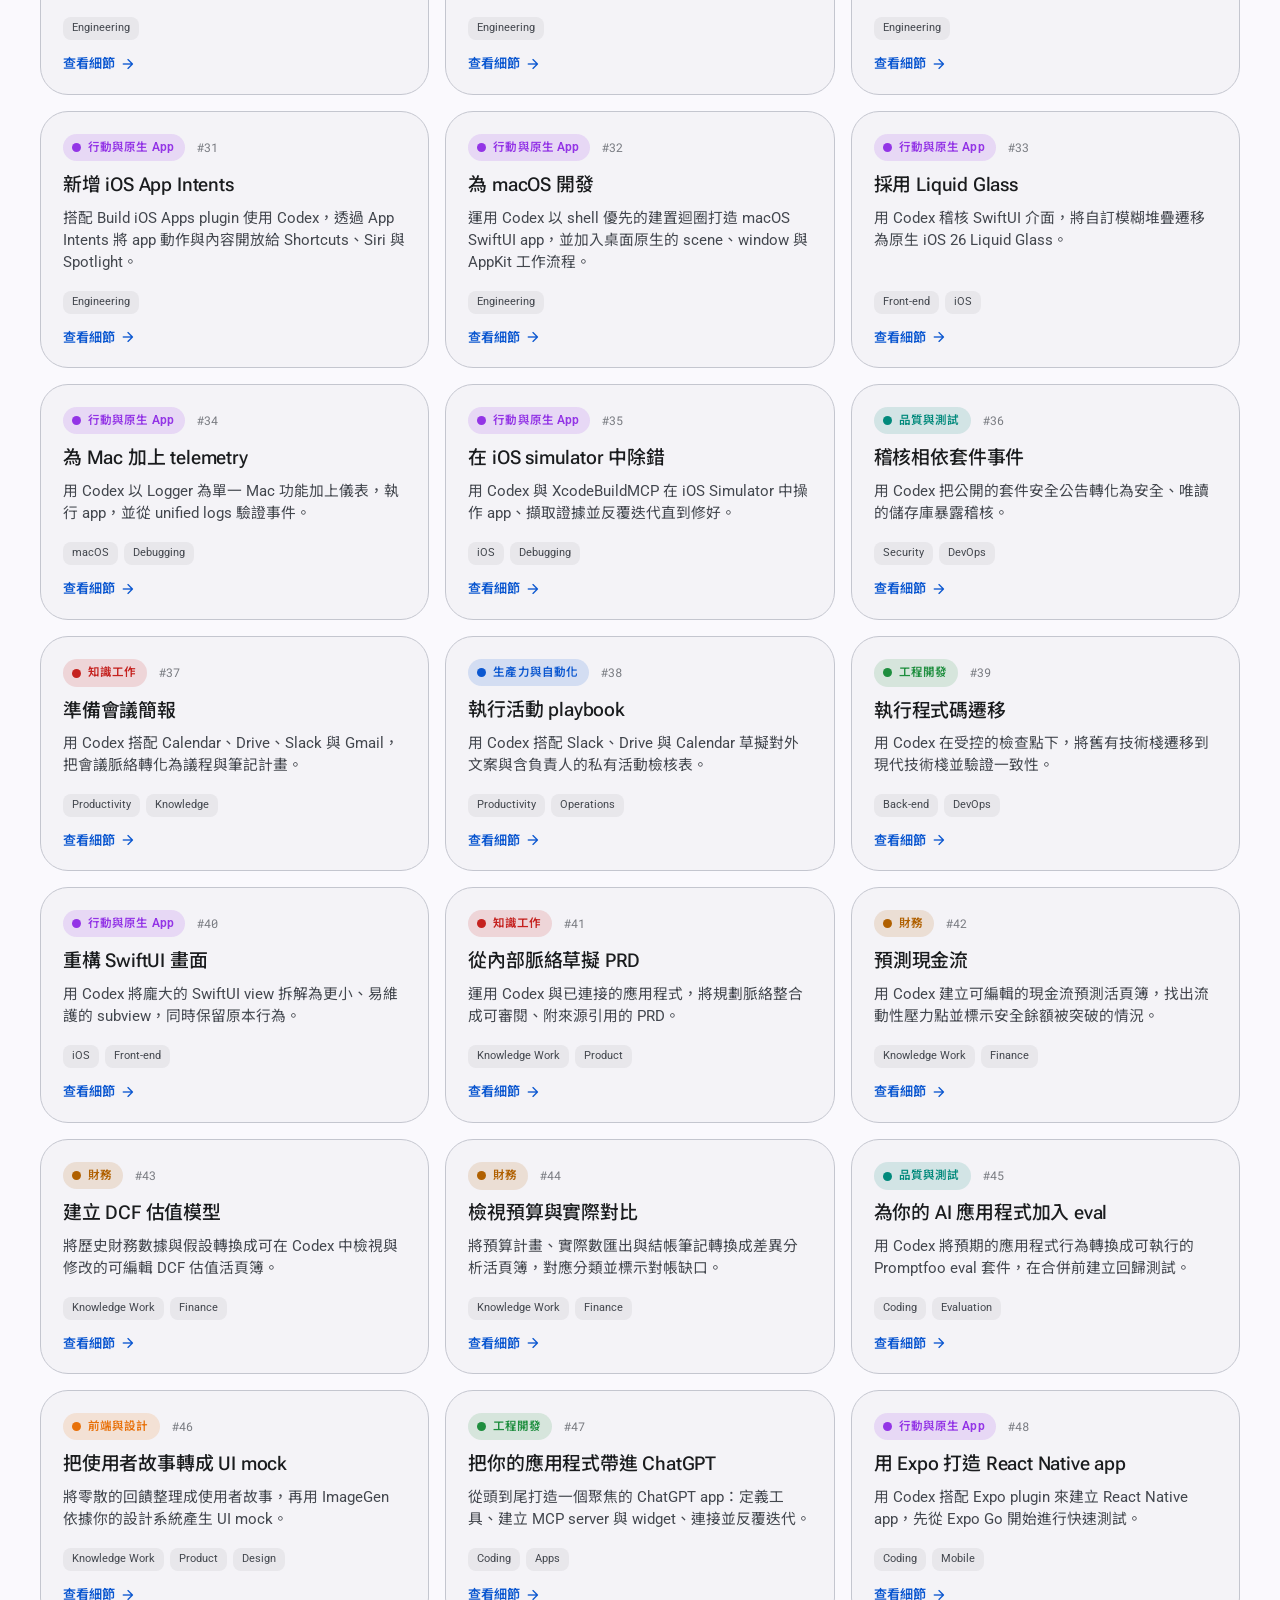
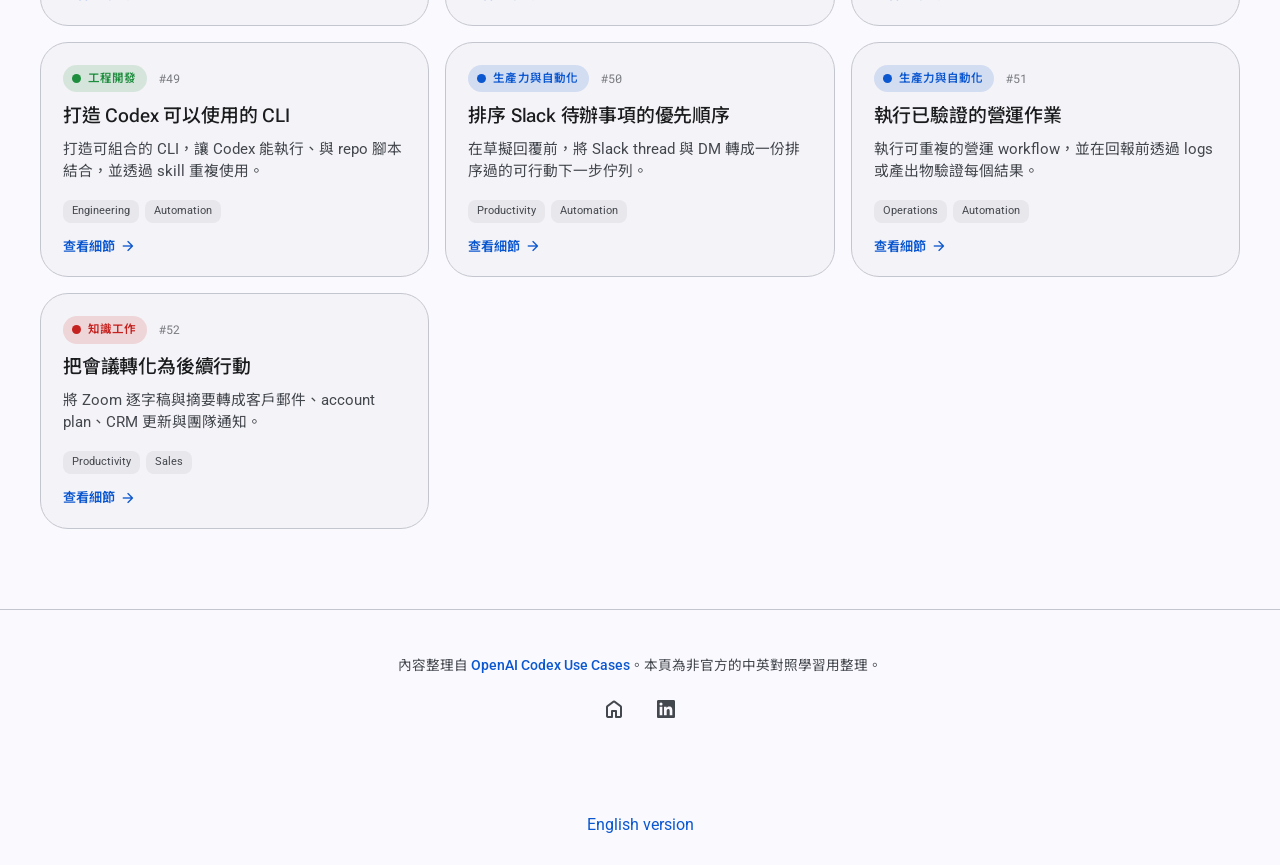
==== commit ccc71ef7: "feat: 加上社群分享預覽圖(og:image) 新增 1200×630 的 og-image.png 放在發佈根目錄,並在 2 頁 HTML 的 <head> 內補上 og:image、og:im" ====
--- a/index.html
+++ b/index.html
@@ -13,6 +13,9 @@
   <meta charset="utf-8" />
   <meta name="viewport" content="width=device-width, initial-scale=1, viewport-fit=cover" />
   <link rel="canonical" href="https://codex-use-cases.peteraim.com/" />
+  <link rel="alternate" hreflang="zh-Hant" href="https://codex-use-cases.peteraim.com/" />
+  <link rel="alternate" hreflang="en" href="https://codex-use-cases.peteraim.com/en/" />
+  <link rel="alternate" hreflang="x-default" href="https://codex-use-cases.peteraim.com/" />
   <meta property="og:url" content="https://codex-use-cases.peteraim.com/" />
   <title>Codex 使用情境圖鑑 · Codex Use Cases</title>
   <meta name="description" content="OpenAI Codex 全部使用情境的中英對照互動圖鑑 · An interactive bilingual (中/EN) gallery of every OpenAI Codex use case." />
@@ -30,6 +33,11 @@
 
   <link rel="stylesheet" href="assets/styles.css" />
   <link rel="icon" href="data:image/svg+xml,<svg xmlns='http://www.w3.org/2000/svg' viewBox='0 0 100 100'><rect width='100' height='100' rx='24' fill='%230b57d0'/><text x='50' y='68' font-size='56' text-anchor='middle' fill='white' font-family='monospace'>&gt;_</text></svg>" />
+  <meta property="og:image" content="https://codex-use-cases.peteraim.com/og-image.png">
+  <meta property="og:image:width" content="1200">
+  <meta property="og:image:height" content="630">
+  <meta name="twitter:image" content="https://codex-use-cases.peteraim.com/og-image.png">
+  <meta name="twitter:card" content="summary_large_image">
 </head>
 <body>
   <!-- Top app bar -->
@@ -623,5 +631,6 @@
 
   <script src="data/use-cases.js"></script>
   <script src="assets/app.js"></script>
+<p class="lang-alt-link" style="text-align:center;padding:12px;"><a href="/en/" hreflang="en" rel="alternate" lang="en">English version</a></p>
 </body>
 </html>
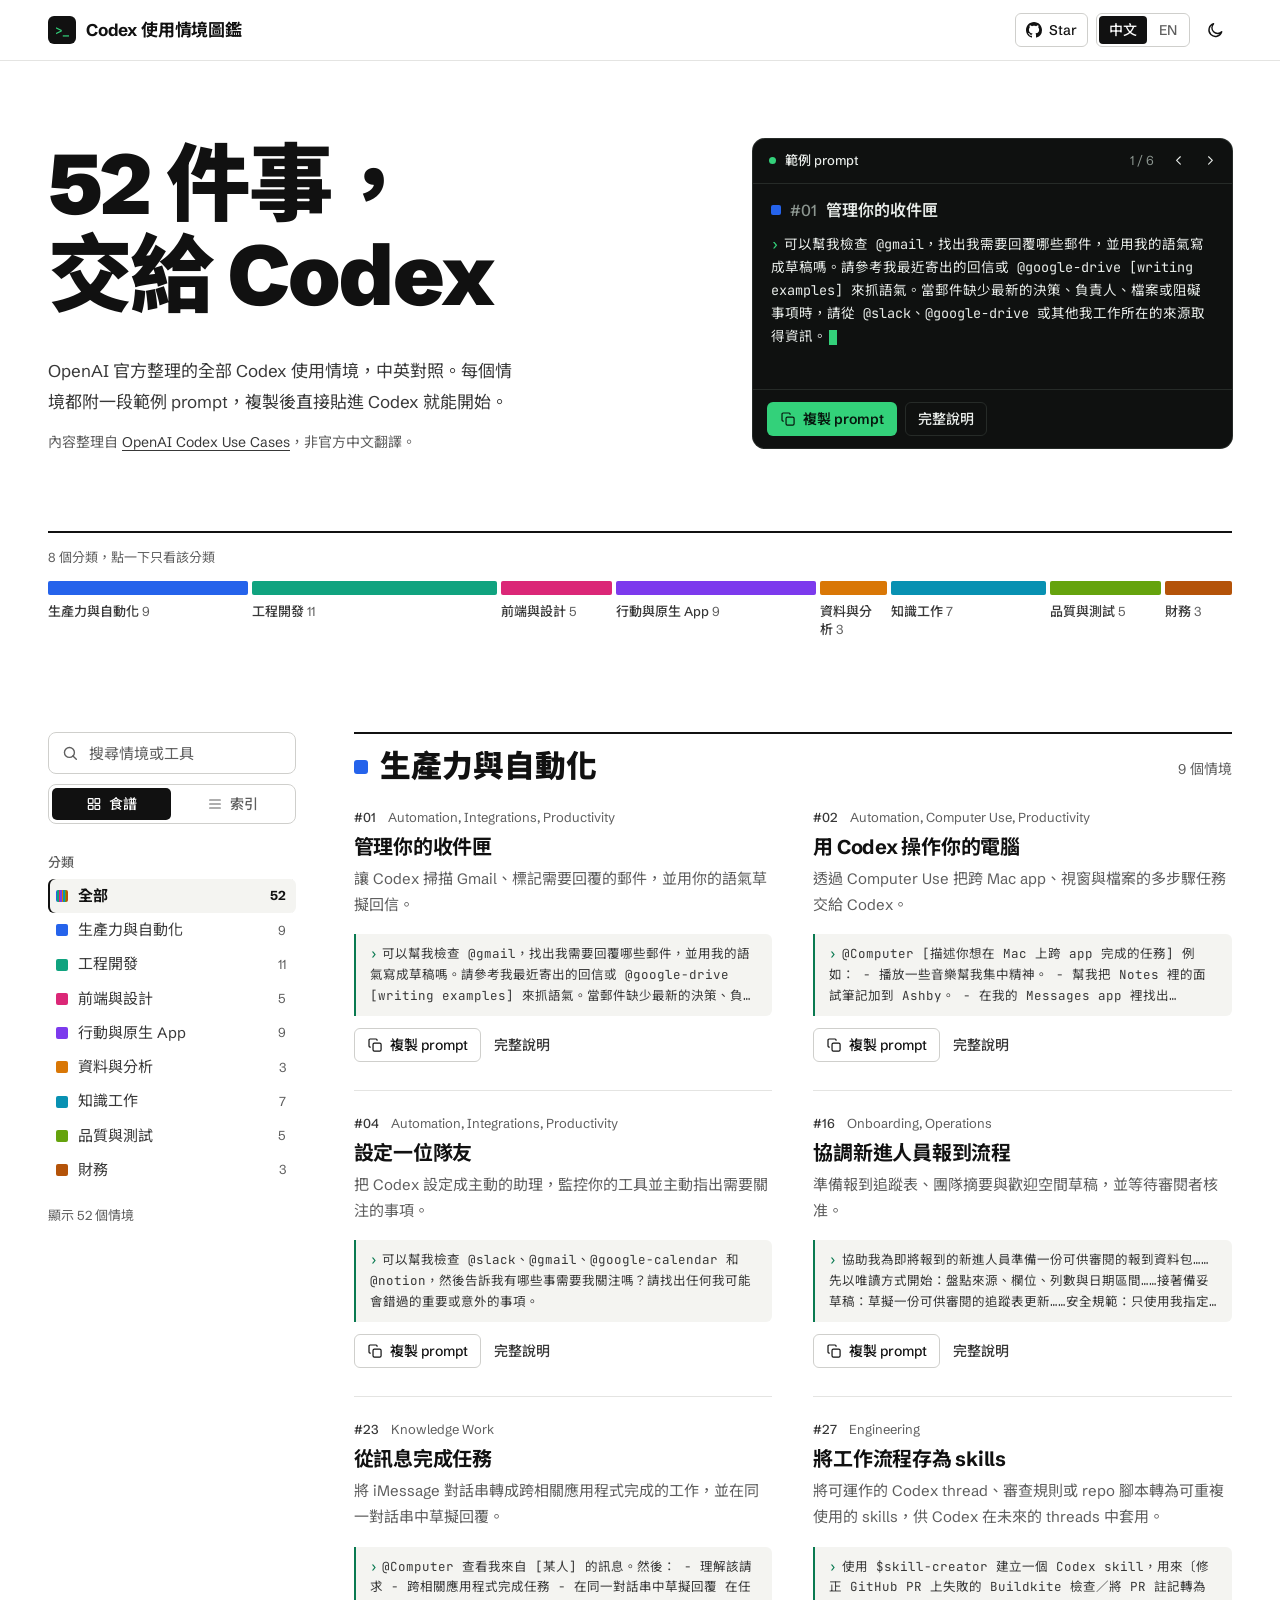
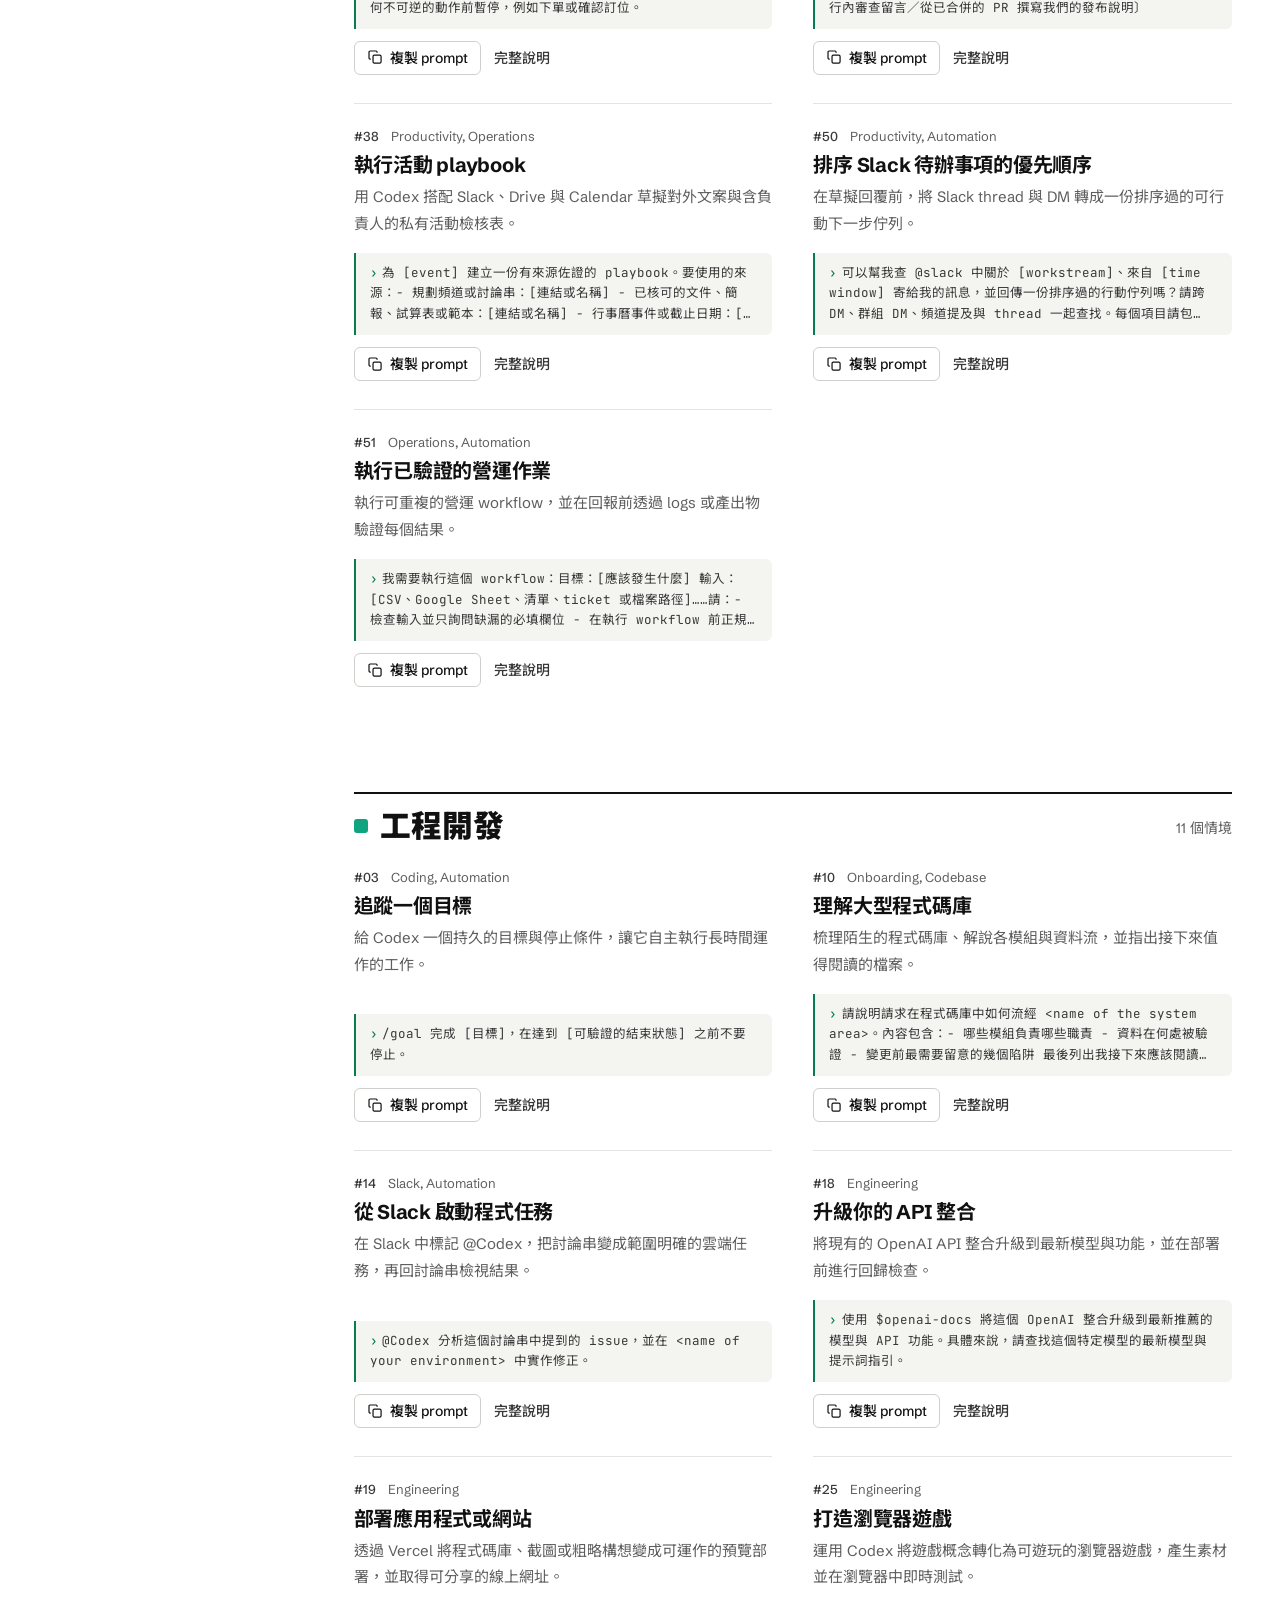
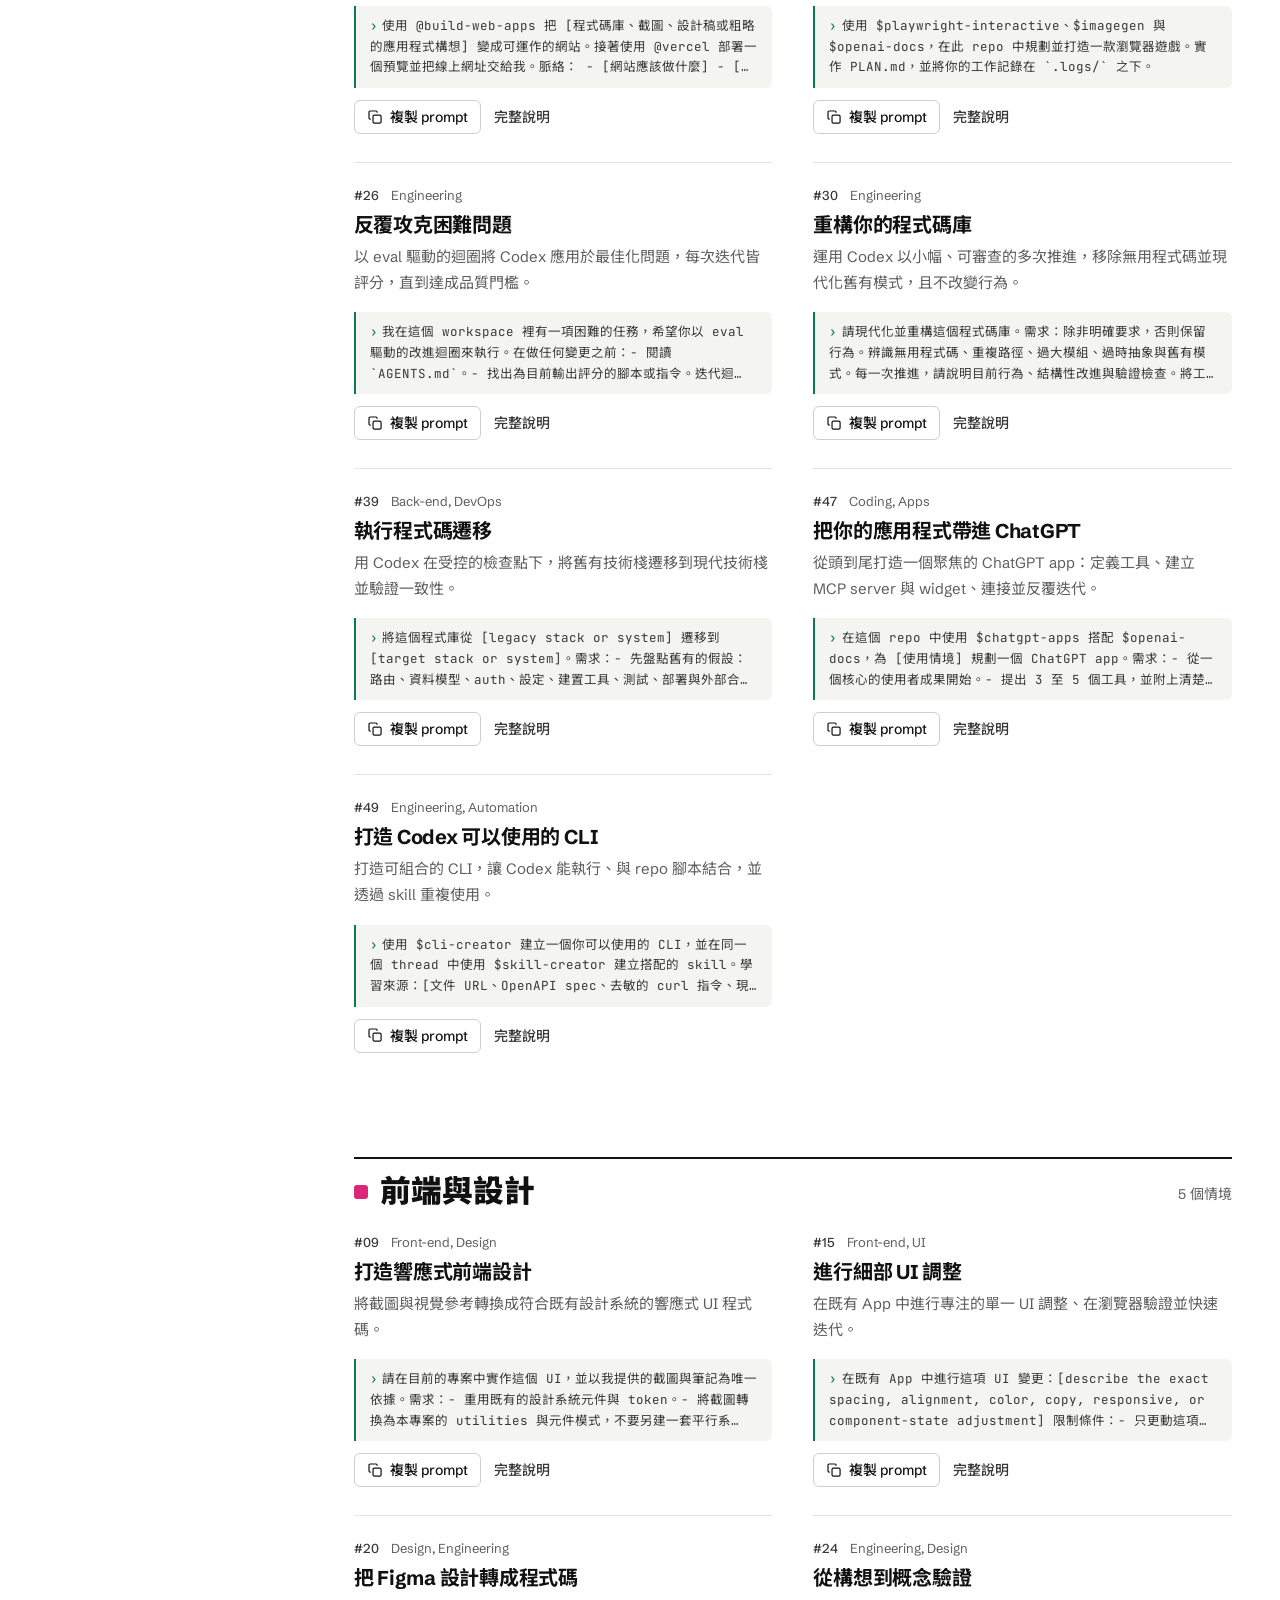
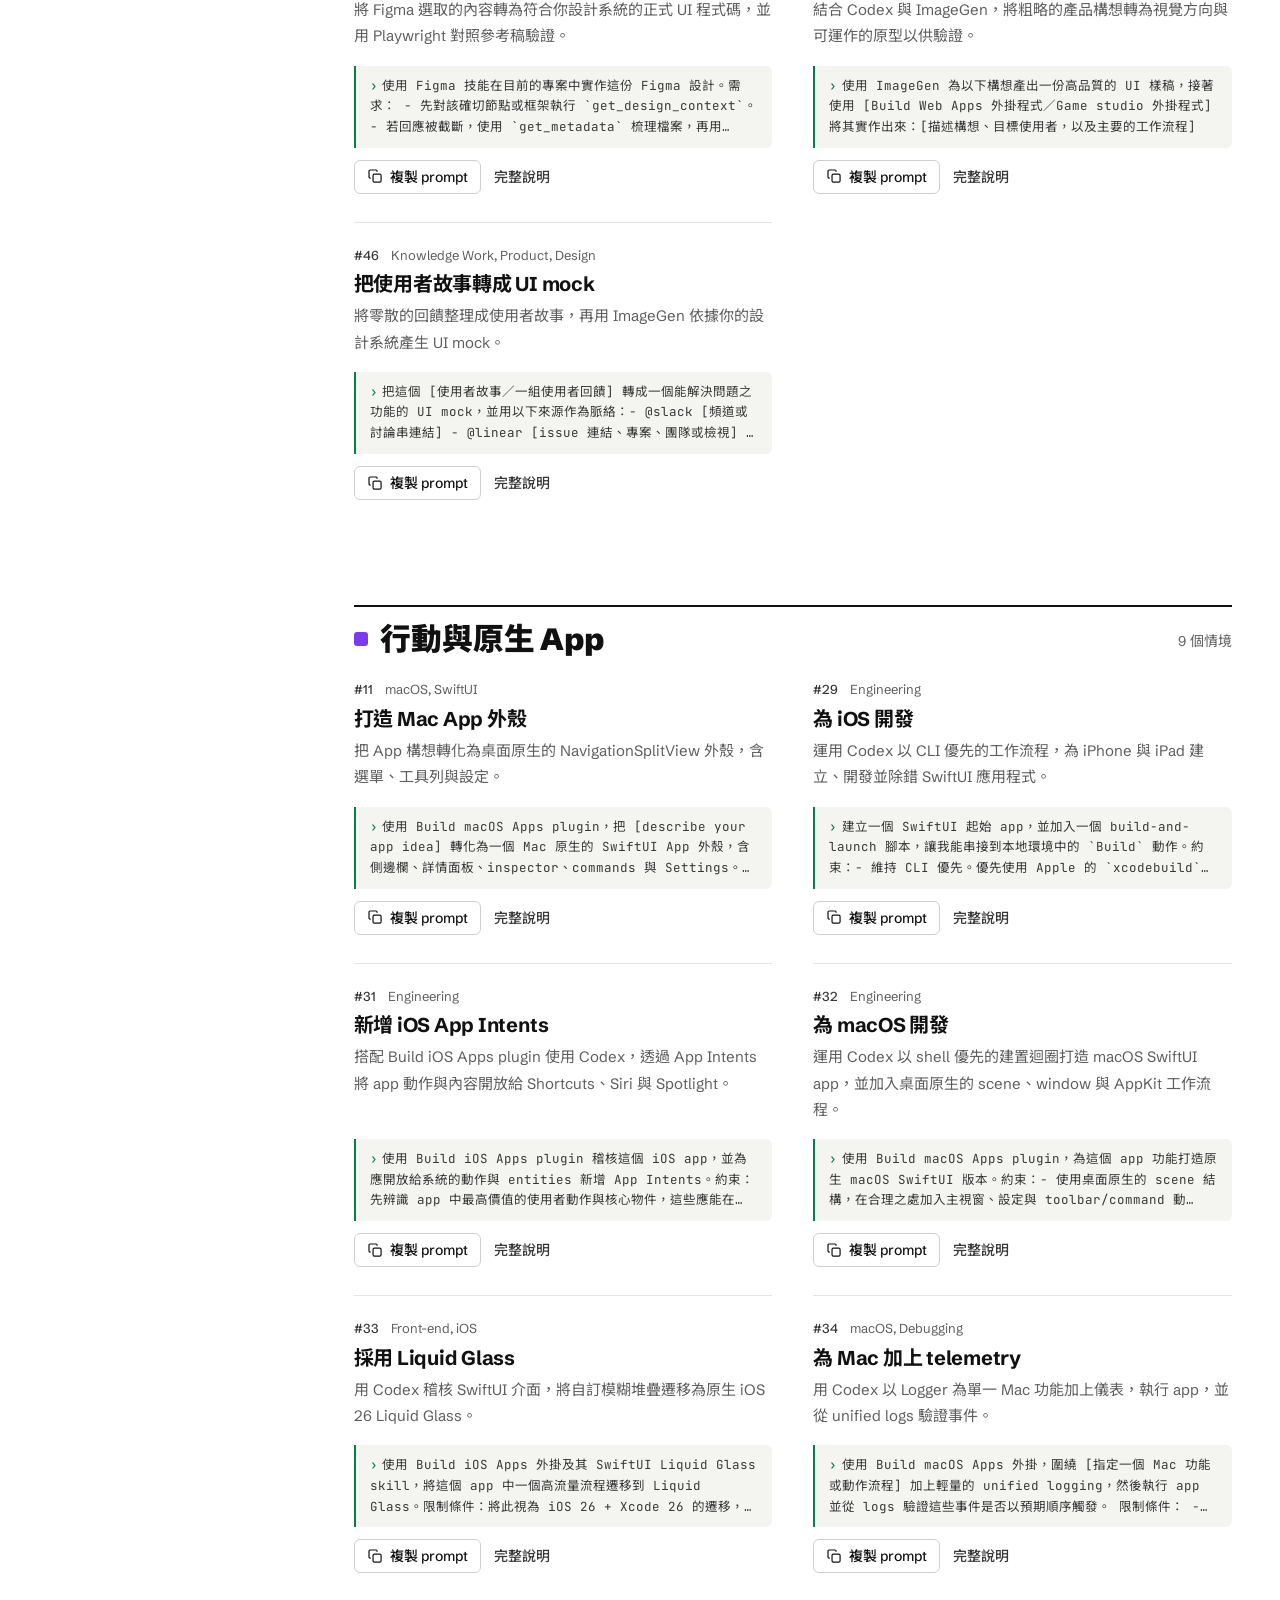
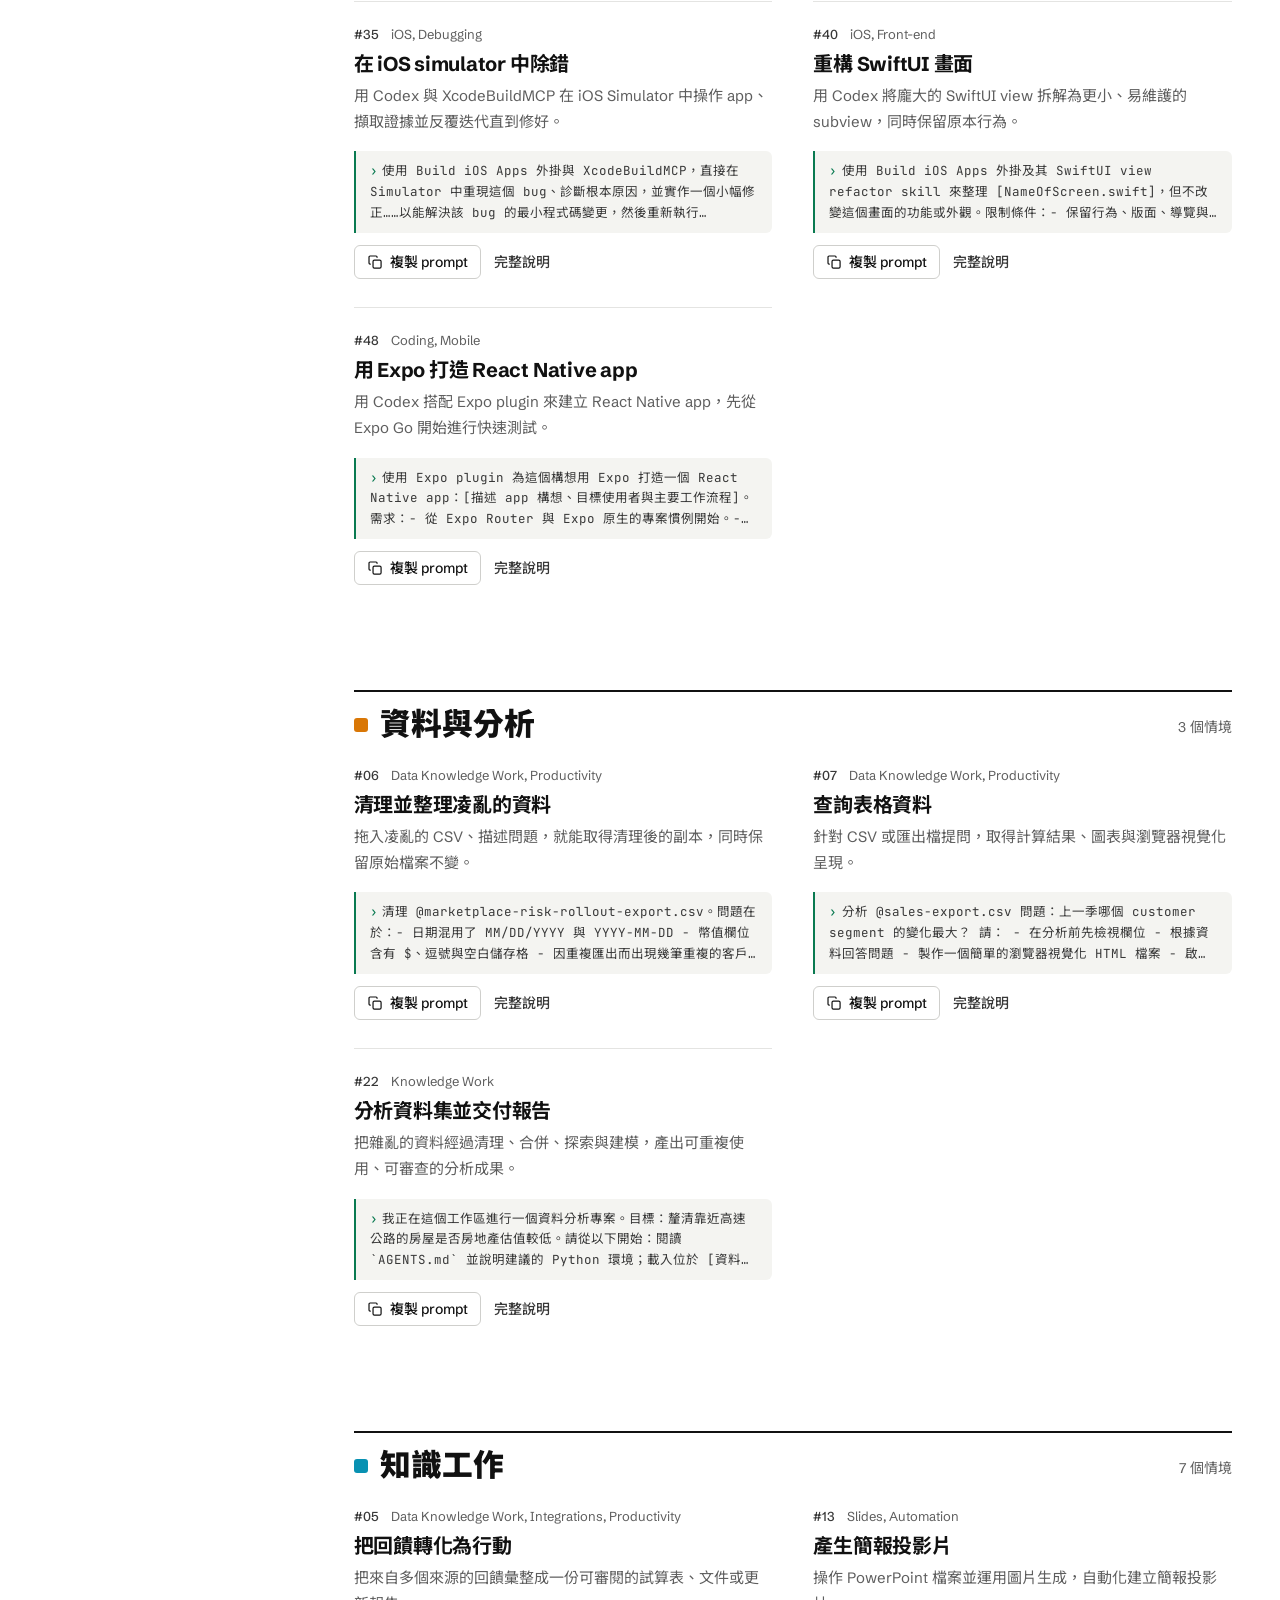
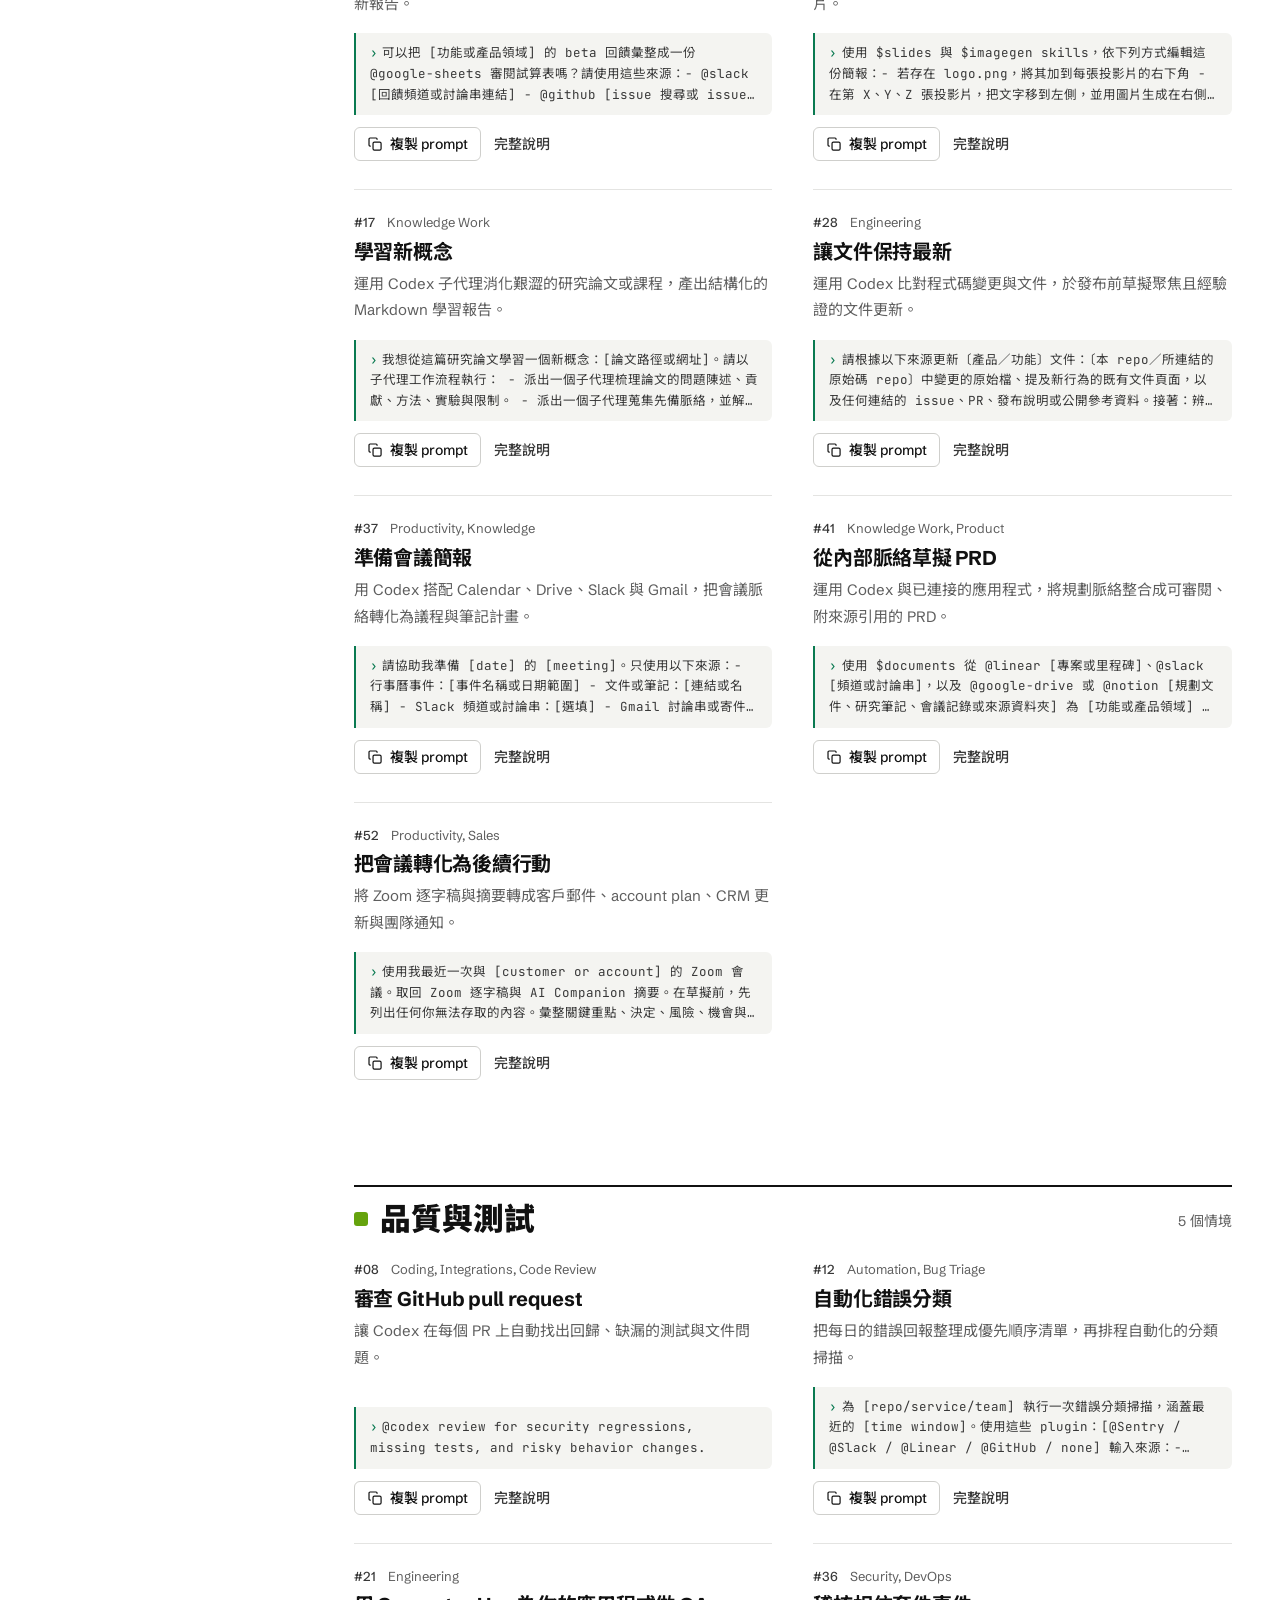
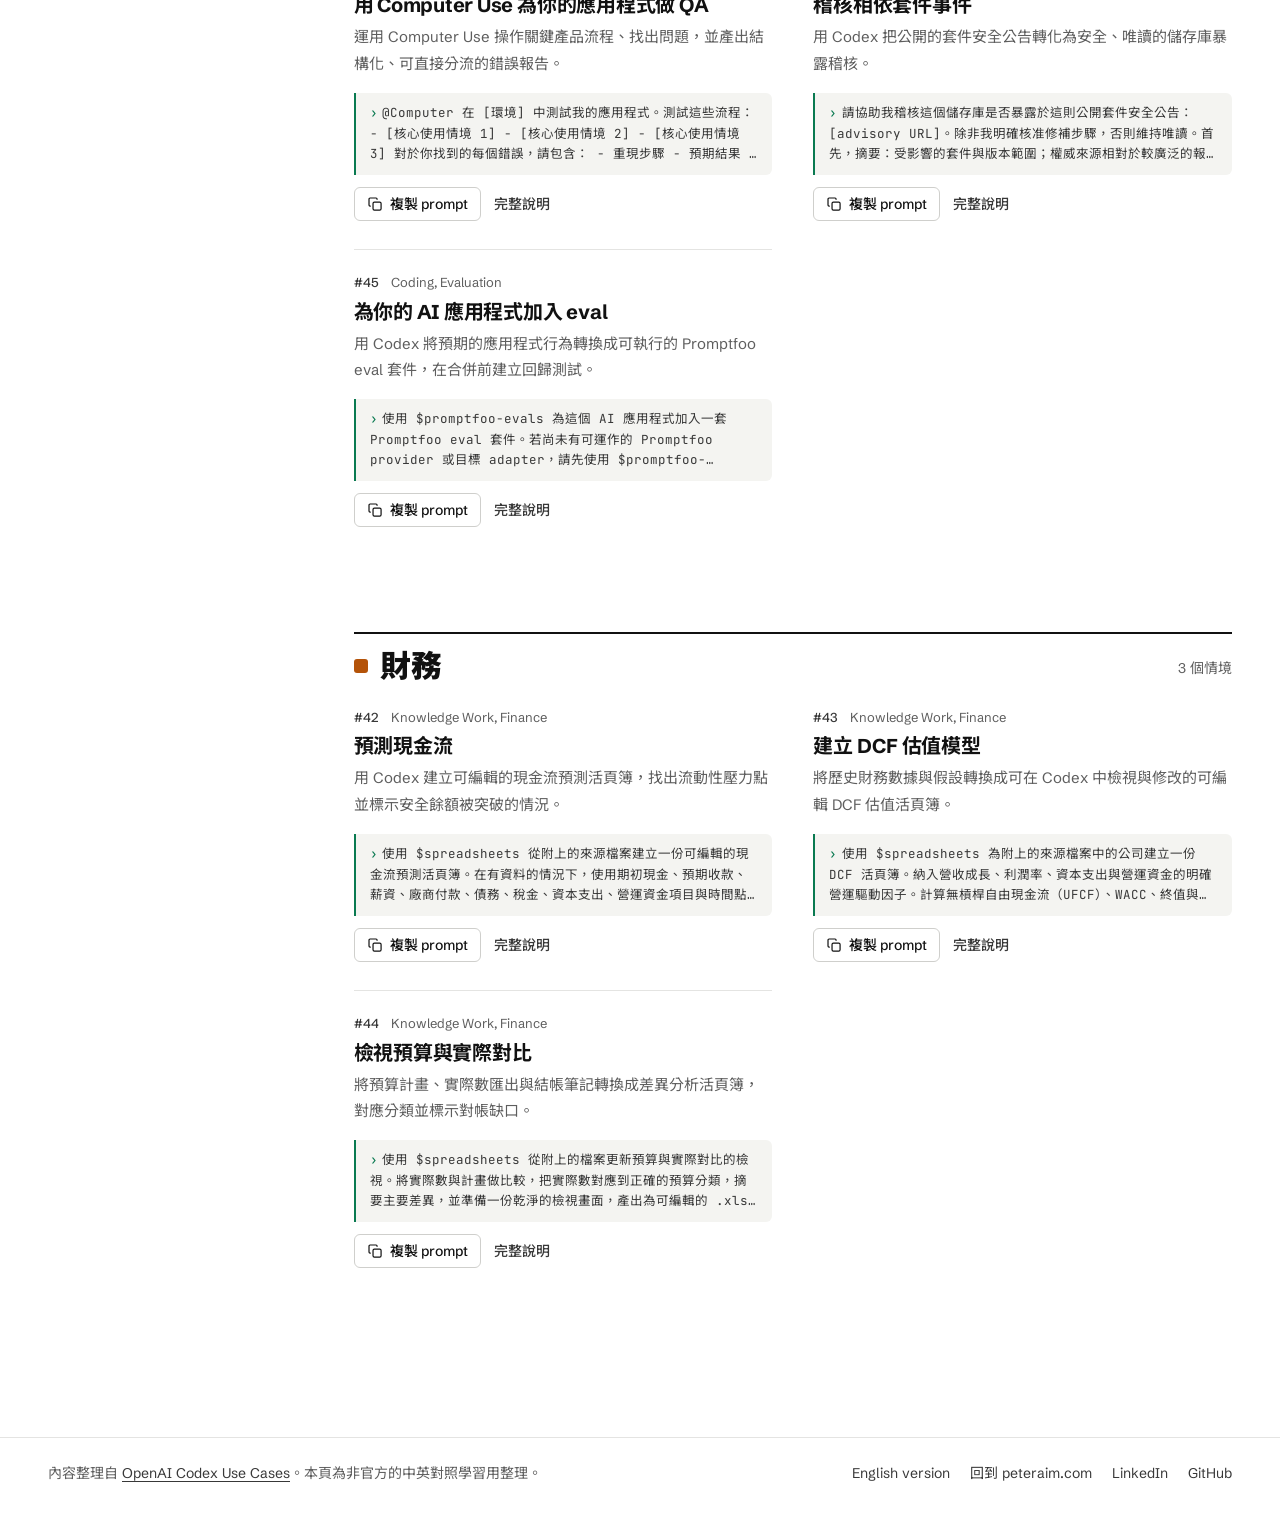
==== commit baa11aee: "feat: 重新產生中英文頁面的靜態內容 兩個頁面裡的 <body> 都換成新版面，由 app.js 在瀏覽器裡實際渲染後寫回檔案，沒有 JS 的訪客與搜尋引擎看到的內容和互動後一致（52 個情境、分" ====
--- a/index.html
+++ b/index.html
@@ -1,5 +1,5 @@
 <!doctype html>
-<html lang="zh-Hant" data-theme="light">
+<html lang="zh-Hant" class="no-js">
 <head>
   <!-- ==== Google Analytics 4 (Measurement ID: G-SX6T85P96R) ==== -->
   <script async src="https://www.googletagmanager.com/gtag/js?id=G-SX6T85P96R"></script>
@@ -12,6 +12,16 @@
 
   <meta charset="utf-8" />
   <meta name="viewport" content="width=device-width, initial-scale=1, viewport-fit=cover" />
+  <script>
+    /* Theme before first paint: saved choice, else the OS setting. */
+    (function () {
+      var d = document.documentElement, t = null;
+      d.className = d.className.replace('no-js', 'js');
+      try { t = localStorage.getItem('codex.theme'); } catch (e) {}
+      if (t !== 'dark' && t !== 'light') t = matchMedia('(prefers-color-scheme: dark)').matches ? 'dark' : 'light';
+      d.setAttribute('data-theme', t);
+    })();
+  </script>
   <link rel="canonical" href="https://codex-use-cases.peteraim.com/" />
   <link rel="alternate" hreflang="zh-Hant" href="https://codex-use-cases.peteraim.com/" />
   <link rel="alternate" hreflang="en" href="https://codex-use-cases.peteraim.com/en/" />
@@ -25,14 +35,13 @@
   <meta property="og:description" content="OpenAI Codex 全部使用情境的中英對照互動圖鑑。" />
   <meta property="og:type" content="website" />
 
-  <!-- Fonts: Material Design 3 (Roboto / Roboto Flex / Material Symbols) + 繁中 Noto Sans TC -->
+  <!-- Fonts: Schibsted Grotesk (Latin) + Noto Sans TC (繁中) + JetBrains Mono (prompts) -->
   <link rel="preconnect" href="https://fonts.googleapis.com" />
   <link rel="preconnect" href="https://fonts.gstatic.com" crossorigin />
-  <link href="https://fonts.googleapis.com/css2?family=Roboto:wght@400;500;700&family=Roboto+Flex:opsz,wght@8..144,400..700&family=Roboto+Mono:wght@400;500&family=Noto+Sans+TC:wght@400;500;700&display=swap" rel="stylesheet" />
-  <link href="https://fonts.googleapis.com/css2?family=Material+Symbols+Rounded:opsz,wght,FILL,GRAD@24,400,0,0&display=swap" rel="stylesheet" />
+  <link href="https://fonts.googleapis.com/css2?family=Schibsted+Grotesk:wght@400;500;700;800&family=Noto+Sans+TC:wght@400;500;700;900&family=JetBrains+Mono:wght@400;500&display=swap" rel="stylesheet" />
 
   <link rel="stylesheet" href="assets/styles.css" />
-  <link rel="icon" href="data:image/svg+xml,<svg xmlns='http://www.w3.org/2000/svg' viewBox='0 0 100 100'><rect width='100' height='100' rx='24' fill='%230b57d0'/><text x='50' y='68' font-size='56' text-anchor='middle' fill='white' font-family='monospace'>&gt;_</text></svg>" />
+  <link rel="icon" href="data:image/svg+xml,<svg xmlns='http://www.w3.org/2000/svg' viewBox='0 0 100 100'><rect width='100' height='100' rx='18' fill='%23111111'/><text x='50' y='68' font-size='56' text-anchor='middle' fill='%2333d17a' font-family='monospace'>&gt;_</text></svg>" />
   <meta property="og:image" content="https://codex-use-cases.peteraim.com/og-image.png">
   <meta property="og:image:width" content="1200">
   <meta property="og:image:height" content="630">
@@ -40,597 +49,800 @@
   <meta name="twitter:card" content="summary_large_image">
 </head>
 <body>
-  <!-- Top app bar -->
-  <header class="appbar">
-    <div class="appbar__brand">
-      <span class="brand-mark"><span class="material-symbols-rounded">terminal</span></span>
-      <span>
-        <span data-i18n="brand">Codex 使用情境圖鑑</span><br />
-        <span class="brand-sub" data-i18n="brandSub">52 個情境 · 中英對照</span>
-      </span>
+  <a class="skip" href="#browse" data-i18n="skip">跳到情境列表</a>
+
+  <header class="top">
+    <div class="top__in">
+      <a class="brand" href="/" aria-label="Codex 使用情境圖鑑">
+        <span class="brand__mark" aria-hidden="true">&gt;_</span>
+        <span class="brand__name" data-i18n="brand">Codex 使用情境圖鑑</span>
+      </a>
+      <nav class="top__tools">
+        <a class="ghstar" href="https://github.com/tingwei161803/codex-use-cases" target="_blank" rel="noopener" aria-label="Star on GitHub">
+          <svg class="ico" viewBox="0 0 16 16" aria-hidden="true" fill="currentColor"><path d="M8 0C3.58 0 0 3.58 0 8c0 3.54 2.29 6.53 5.47 7.59.4.07.55-.17.55-.38 0-.19-.01-.82-.01-1.49-2.01.37-2.53-.49-2.69-.94-.09-.23-.48-.94-.82-1.13-.28-.15-.68-.52-.01-.53.63-.01 1.08.58 1.23.82.72 1.21 1.87.87 2.33.66.07-.52.28-.87.51-1.07-1.78-.2-3.64-.89-3.64-3.95 0-.87.31-1.59.82-2.15-.08-.2-.36-1.02.08-2.12 0 0 .67-.21 2.2.82.64-.18 1.32-.27 2-.27.68 0 1.36.09 2 .27 1.53-1.04 2.2-.82 2.2-.82.44 1.1.16 1.92.08 2.12.51.56.82 1.27.82 2.15 0 3.07-1.87 3.75-3.65 3.95.29.25.54.73.54 1.48 0 1.07-.01 1.93-.01 2.2 0 .21.15.46.55.38A8.013 8.013 0 0016 8c0-4.42-3.58-8-8-8z"></path></svg>
+          <span class="ghstar__text">Star</span>
+          <span class="ghstar__count" id="gh-count" hidden=""></span>
+        </a>
+        <div class="lang" role="group" aria-label="Language">
+          <a id="lang-zh" href="/" hreflang="zh-Hant" lang="zh-Hant" rel="alternate" aria-current="page">中文</a>
+          <a id="lang-en" href="/en/" hreflang="en" lang="en" rel="alternate" aria-current="false">EN</a>
+        </div>
+        <button class="icon-btn needs-js" id="theme-toggle" type="button" aria-label="切換深色" title="切換深色"><svg class="ico" viewBox="0 0 24 24" aria-hidden="true" fill="none" stroke="currentColor" stroke-width="1.8" stroke-linecap="round" stroke-linejoin="round"><path d="M20.5 14.1A8.5 8.5 0 1 1 9.9 3.5a6.6 6.6 0 0 0 10.6 10.6Z"></path></svg></button>
+      </nav>
     </div>
-
-    <a class="ghstar ripple-host" href="https://github.com/tingwei161803/codex-use-cases" target="_blank" rel="noopener" aria-label="Star on GitHub">
-      <svg class="ghstar__logo" viewBox="0 0 16 16" aria-hidden="true" fill="currentColor"><path d="M8 0C3.58 0 0 3.58 0 8c0 3.54 2.29 6.53 5.47 7.59.4.07.55-.17.55-.38 0-.19-.01-.82-.01-1.49-2.01.37-2.53-.49-2.69-.94-.09-.23-.48-.94-.82-1.13-.28-.15-.68-.52-.01-.53.63-.01 1.08.58 1.23.82.72 1.21 1.87.87 2.33.66.07-.52.28-.87.51-1.07-1.78-.2-3.64-.89-3.64-3.95 0-.87.31-1.59.82-2.15-.08-.2-.36-1.02.08-2.12 0 0 .67-.21 2.2.82.64-.18 1.32-.27 2-.27.68 0 1.36.09 2 .27 1.53-1.04 2.2-.82 2.2-.82.44 1.1.16 1.92.08 2.12.51.56.82 1.27.82 2.15 0 3.07-1.87 3.75-3.65 3.95.29.25.54.73.54 1.48 0 1.07-.01 1.93-.01 2.2 0 .21.15.46.55.38A8.013 8.013 0 0016 8c0-4.42-3.58-8-8-8z"></path></svg>
-      <span class="ghstar__star" aria-hidden="true">★</span>
-      <span class="ghstar__text">Star</span>
-      <span class="ghstar__count" id="gh-count" hidden></span>
-    </a>
-
-    <div class="seg" role="group" aria-label="Language">
-      <a id="lang-zh" href="/" hreflang="zh-Hant" lang="zh-Hant" rel="alternate"><span class="lbl">中文</span></a>
-      <a id="lang-en" href="/en/" hreflang="en" lang="en" rel="alternate"><span class="lbl">EN</span></a>
+  </header>
+
+  <section class="hero wrap">
+    <div class="hero__text">
+      <h1 data-i18n-html="heroTitle">52 件事，<br>交給 Codex</h1>
+      <p class="hero__desc" data-i18n="heroDesc">OpenAI 官方整理的全部 Codex 使用情境，中英對照。每個情境都附一段範例 prompt，複製後直接貼進 Codex 就能開始。</p>
+      <p class="hero__src" data-i18n-html="heroSource">內容整理自 <a href="https://developers.openai.com/codex/use-cases" target="_blank" rel="noopener">OpenAI Codex Use Cases</a>，非官方中文翻譯。</p>
     </div>
-    <button class="icon-btn ripple-host" id="theme-toggle" aria-label="Toggle theme" title="切換深淺色">
-      <span class="material-symbols-rounded" id="theme-icon">dark_mode</span>
-    </button>
-  </header>
-
-  <!-- Hero -->
-  <section class="hero">
-    <span class="hero__eyebrow"><span class="dot"></span><span data-i18n="eyebrow">取材自 OpenAI 官方文件</span></span>
-    <h1 data-i18n-html="heroTitle">用 <span class="grad">Codex</span> 能做的每一件事</h1>
-    <p data-i18n="heroDesc">把 OpenAI 官方的全部 Codex 使用情境整理成一份可互動、可搜尋的中英對照圖鑑。點開任一張卡片，看它怎麼用、適合什麼時候用，以及可以照抄的範例 prompt。</p>
-    <div class="hero__stats">
-      <div class="hero__stat"><b id="stat-total">52</b><span data-i18n="statCases">使用情境</span></div>
-      <div class="hero__stat"><b id="stat-cats">8</b><span data-i18n="statCats">分類領域</span></div>
-      <div class="hero__stat"><b>2</b><span data-i18n="statLang">語言對照</span></div>
+    <div class="term term--hero" id="term">
+      <div class="term__bar">
+        <span class="term__label">範例 prompt</span>
+        <span class="term__pos" aria-live="polite">1 / 6</span>
+        <button class="term__step" type="button" data-feat="-1" aria-label="上一個範例"><svg class="ico" viewBox="0 0 24 24" aria-hidden="true" fill="none" stroke="currentColor" stroke-width="1.8" stroke-linecap="round" stroke-linejoin="round"><path d="m15 18-6-6 6-6"></path></svg></button>
+        <button class="term__step" type="button" data-feat="1" aria-label="下一個範例"><svg class="ico" viewBox="0 0 24 24" aria-hidden="true" fill="none" stroke="currentColor" stroke-width="1.8" stroke-linecap="round" stroke-linejoin="round"><path d="m9 18 6-6-6-6"></path></svg></button>
+      </div>
+      <a class="term__title" href="#manage-your-inbox" data-open="manage-your-inbox" style="--cat:var(--c-productivity)">
+        <span class="sw" aria-hidden="true"></span><span class="term__num">#01</span>管理你的收件匣
+      </a>
+      <pre class="term__body"><span class="term__caret" aria-hidden="true">›</span>可以幫我檢查 @gmail，找出我需要回覆哪些郵件，並用我的語氣寫成草稿嗎。請參考我最近寄出的回信或 @google-drive [writing examples] 來抓語氣。當郵件缺少最新的決策、負責人、檔案或阻礙事項時，請從 @slack、@google-drive 或其他我工作所在的來源取得資訊。<span class="term__cursor" aria-hidden="true"></span></pre>
+      <div class="term__foot">
+        <button class="btn btn--go needs-js" type="button" data-copy="manage-your-inbox"><svg class="ico" viewBox="0 0 24 24" aria-hidden="true" fill="none" stroke="currentColor" stroke-width="1.8" stroke-linecap="round" stroke-linejoin="round"><rect x="9" y="9" width="12" height="12" rx="2"></rect><path d="M5 15H4.5A1.5 1.5 0 0 1 3 13.5v-9A1.5 1.5 0 0 1 4.5 3h9A1.5 1.5 0 0 1 15 4.5V5"></path></svg><span>複製 prompt</span></button>
+        <a class="btn btn--ghost" href="#manage-your-inbox" data-open="manage-your-inbox">完整說明</a>
+      </div></div>
+    <div class="dist">
+      <p class="dist__label" id="dist-label">8 個分類，點一下只看該分類</p>
+      <div class="dist__bar" id="dist">
+      <button class="dist__seg" type="button" data-cat="productivity" aria-pressed="false" style="--cat:var(--c-productivity); flex-grow:9">
+        <span class="dist__fill" aria-hidden="true"></span>
+        <span class="dist__txt"><span class="dist__name">生產力與自動化</span> <span class="dist__n">9</span></span>
+      </button>
+      <button class="dist__seg" type="button" data-cat="coding" aria-pressed="false" style="--cat:var(--c-coding); flex-grow:11">
+        <span class="dist__fill" aria-hidden="true"></span>
+        <span class="dist__txt"><span class="dist__name">工程開發</span> <span class="dist__n">11</span></span>
+      </button>
+      <button class="dist__seg" type="button" data-cat="frontend" aria-pressed="false" style="--cat:var(--c-frontend); flex-grow:5">
+        <span class="dist__fill" aria-hidden="true"></span>
+        <span class="dist__txt"><span class="dist__name">前端與設計</span> <span class="dist__n">5</span></span>
+      </button>
+      <button class="dist__seg" type="button" data-cat="mobile" aria-pressed="false" style="--cat:var(--c-mobile); flex-grow:9">
+        <span class="dist__fill" aria-hidden="true"></span>
+        <span class="dist__txt"><span class="dist__name">行動與原生 App</span> <span class="dist__n">9</span></span>
+      </button>
+      <button class="dist__seg" type="button" data-cat="data" aria-pressed="false" style="--cat:var(--c-data); flex-grow:3">
+        <span class="dist__fill" aria-hidden="true"></span>
+        <span class="dist__txt"><span class="dist__name">資料與分析</span> <span class="dist__n">3</span></span>
+      </button>
+      <button class="dist__seg" type="button" data-cat="knowledge" aria-pressed="false" style="--cat:var(--c-knowledge); flex-grow:7">
+        <span class="dist__fill" aria-hidden="true"></span>
+        <span class="dist__txt"><span class="dist__name">知識工作</span> <span class="dist__n">7</span></span>
+      </button>
+      <button class="dist__seg" type="button" data-cat="quality" aria-pressed="false" style="--cat:var(--c-quality); flex-grow:5">
+        <span class="dist__fill" aria-hidden="true"></span>
+        <span class="dist__txt"><span class="dist__name">品質與測試</span> <span class="dist__n">5</span></span>
+      </button>
+      <button class="dist__seg" type="button" data-cat="finance" aria-pressed="false" style="--cat:var(--c-finance); flex-grow:3">
+        <span class="dist__fill" aria-hidden="true"></span>
+        <span class="dist__txt"><span class="dist__name">財務</span> <span class="dist__n">3</span></span>
+      </button></div>
     </div>
   </section>
 
-  <!-- Controls -->
-  <section class="controls">
-    <div class="search ripple-host">
-      <span class="material-symbols-rounded">search</span>
-      <input id="search" type="search" autocomplete="off" />
-      <button class="icon-btn search__clear" id="search-clear" aria-label="Clear">
-        <span class="material-symbols-rounded">close</span>
-      </button>
-    </div>
-    <div class="chips" id="chips" role="group" aria-label="Categories"></div>
-  </section>
-
-  <!-- Card grid -->
-  <main class="grid" id="grid" aria-live="polite">
-<button class="card" data-slug="manage-your-inbox" style="--cat:var(--c-productivity); animation-delay:0ms">
-        <div class="card__top">
-          <span class="cat-pill"><span class="ic"></span>生產力與自動化</span>
-          <span class="card__num">#01</span>
-        </div>
-        <h3>管理你的收件匣</h3>
-        <p>讓 Codex 掃描 Gmail、標記需要回覆的郵件，並用你的語氣草擬回信。</p>
-        <div class="card__tags"><span class="tag">Automation</span><span class="tag">Integrations</span><span class="tag">Productivity</span></div>
-        <span class="card__cta">查看細節<span class="material-symbols-rounded">arrow_forward</span></span>
-      </button>
-      <button class="card" data-slug="use-your-computer-with-codex" style="--cat:var(--c-productivity); animation-delay:28ms">
-        <div class="card__top">
-          <span class="cat-pill"><span class="ic"></span>生產力與自動化</span>
-          <span class="card__num">#02</span>
-        </div>
-        <h3>用 Codex 操作你的電腦</h3>
-        <p>透過 Computer Use 把跨 Mac app、視窗與檔案的多步驟任務交給 Codex。</p>
-        <div class="card__tags"><span class="tag">Automation</span><span class="tag">Computer Use</span><span class="tag">Productivity</span></div>
-        <span class="card__cta">查看細節<span class="material-symbols-rounded">arrow_forward</span></span>
-      </button>
-      <button class="card" data-slug="follow-goals" style="--cat:var(--c-coding); animation-delay:56ms">
-        <div class="card__top">
-          <span class="cat-pill"><span class="ic"></span>工程開發</span>
-          <span class="card__num">#03</span>
-        </div>
-        <h3>追蹤一個目標</h3>
-        <p>給 Codex 一個持久的目標與停止條件，讓它自主執行長時間運作的工作。</p>
-        <div class="card__tags"><span class="tag">Coding</span><span class="tag">Automation</span></div>
-        <span class="card__cta">查看細節<span class="material-symbols-rounded">arrow_forward</span></span>
-      </button>
-      <button class="card" data-slug="proactive-teammate" style="--cat:var(--c-productivity); animation-delay:84ms">
-        <div class="card__top">
-          <span class="cat-pill"><span class="ic"></span>生產力與自動化</span>
-          <span class="card__num">#04</span>
-        </div>
-        <h3>設定一位隊友</h3>
-        <p>把 Codex 設定成主動的助理，監控你的工具並主動指出需要關注的事項。</p>
-        <div class="card__tags"><span class="tag">Automation</span><span class="tag">Integrations</span><span class="tag">Productivity</span></div>
-        <span class="card__cta">查看細節<span class="material-symbols-rounded">arrow_forward</span></span>
-      </button>
-      <button class="card" data-slug="feedback-synthesis" style="--cat:var(--c-knowledge); animation-delay:112ms">
-        <div class="card__top">
-          <span class="cat-pill"><span class="ic"></span>知識工作</span>
-          <span class="card__num">#05</span>
-        </div>
-        <h3>把回饋轉化為行動</h3>
-        <p>把來自多個來源的回饋彙整成一份可審閱的試算表、文件或更新報告。</p>
-        <div class="card__tags"><span class="tag">Data Knowledge Work</span><span class="tag">Integrations</span><span class="tag">Productivity</span></div>
-        <span class="card__cta">查看細節<span class="material-symbols-rounded">arrow_forward</span></span>
-      </button>
-      <button class="card" data-slug="clean-messy-data" style="--cat:var(--c-data); animation-delay:140ms">
-        <div class="card__top">
-          <span class="cat-pill"><span class="ic"></span>資料與分析</span>
-          <span class="card__num">#06</span>
-        </div>
-        <h3>清理並整理凌亂的資料</h3>
-        <p>拖入凌亂的 CSV、描述問題，就能取得清理後的副本，同時保留原始檔案不變。</p>
-        <div class="card__tags"><span class="tag">Data Knowledge Work</span><span class="tag">Productivity</span></div>
-        <span class="card__cta">查看細節<span class="material-symbols-rounded">arrow_forward</span></span>
-      </button>
-      <button class="card" data-slug="analyze-data-export" style="--cat:var(--c-data); animation-delay:168ms">
-        <div class="card__top">
-          <span class="cat-pill"><span class="ic"></span>資料與分析</span>
-          <span class="card__num">#07</span>
-        </div>
-        <h3>查詢表格資料</h3>
-        <p>針對 CSV 或匯出檔提問，取得計算結果、圖表與瀏覽器視覺化呈現。</p>
-        <div class="card__tags"><span class="tag">Data Knowledge Work</span><span class="tag">Productivity</span></div>
-        <span class="card__cta">查看細節<span class="material-symbols-rounded">arrow_forward</span></span>
-      </button>
-      <button class="card" data-slug="github-code-reviews" style="--cat:var(--c-quality); animation-delay:196ms">
-        <div class="card__top">
-          <span class="cat-pill"><span class="ic"></span>品質與測試</span>
-          <span class="card__num">#08</span>
-        </div>
-        <h3>審查 GitHub pull request</h3>
-        <p>讓 Codex 在每個 PR 上自動找出回歸、缺漏的測試與文件問題。</p>
-        <div class="card__tags"><span class="tag">Coding</span><span class="tag">Integrations</span><span class="tag">Code Review</span></div>
-        <span class="card__cta">查看細節<span class="material-symbols-rounded">arrow_forward</span></span>
-      </button>
-      <button class="card" data-slug="frontend-designs" style="--cat:var(--c-frontend); animation-delay:224ms">
-        <div class="card__top">
-          <span class="cat-pill"><span class="ic"></span>前端與設計</span>
-          <span class="card__num">#09</span>
-        </div>
-        <h3>打造響應式前端設計</h3>
-        <p>將截圖與視覺參考轉換成符合既有設計系統的響應式 UI 程式碼。</p>
-        <div class="card__tags"><span class="tag">Front-end</span><span class="tag">Design</span></div>
-        <span class="card__cta">查看細節<span class="material-symbols-rounded">arrow_forward</span></span>
-      </button>
-      <button class="card" data-slug="codebase-onboarding" style="--cat:var(--c-coding); animation-delay:252ms">
-        <div class="card__top">
-          <span class="cat-pill"><span class="ic"></span>工程開發</span>
-          <span class="card__num">#10</span>
-        </div>
-        <h3>理解大型程式碼庫</h3>
-        <p>梳理陌生的程式碼庫、解說各模組與資料流，並指出接下來值得閱讀的檔案。</p>
-        <div class="card__tags"><span class="tag">Onboarding</span><span class="tag">Codebase</span></div>
-        <span class="card__cta">查看細節<span class="material-symbols-rounded">arrow_forward</span></span>
-      </button>
-      <button class="card" data-slug="macos-sidebar-detail-inspector" style="--cat:var(--c-mobile); animation-delay:280ms">
-        <div class="card__top">
-          <span class="cat-pill"><span class="ic"></span>行動與原生 App</span>
-          <span class="card__num">#11</span>
-        </div>
-        <h3>打造 Mac App 外殼</h3>
-        <p>把 App 構想轉化為桌面原生的 NavigationSplitView 外殼，含選單、工具列與設定。</p>
-        <div class="card__tags"><span class="tag">macOS</span><span class="tag">SwiftUI</span></div>
-        <span class="card__cta">查看細節<span class="material-symbols-rounded">arrow_forward</span></span>
-      </button>
-      <button class="card" data-slug="automation-bug-triage" style="--cat:var(--c-quality); animation-delay:308ms">
-        <div class="card__top">
-          <span class="cat-pill"><span class="ic"></span>品質與測試</span>
-          <span class="card__num">#12</span>
-        </div>
-        <h3>自動化錯誤分類</h3>
-        <p>把每日的錯誤回報整理成優先順序清單，再排程自動化的分類掃描。</p>
-        <div class="card__tags"><span class="tag">Automation</span><span class="tag">Bug Triage</span></div>
-        <span class="card__cta">查看細節<span class="material-symbols-rounded">arrow_forward</span></span>
-      </button>
-      <button class="card" data-slug="generate-slide-decks" style="--cat:var(--c-knowledge); animation-delay:336ms">
-        <div class="card__top">
-          <span class="cat-pill"><span class="ic"></span>知識工作</span>
-          <span class="card__num">#13</span>
-        </div>
-        <h3>產生簡報投影片</h3>
-        <p>操作 PowerPoint 檔案並運用圖片生成，自動化建立簡報投影片。</p>
-        <div class="card__tags"><span class="tag">Slides</span><span class="tag">Automation</span></div>
-        <span class="card__cta">查看細節<span class="material-symbols-rounded">arrow_forward</span></span>
-      </button>
-      <button class="card" data-slug="slack-coding-tasks" style="--cat:var(--c-coding); animation-delay:336ms">
-        <div class="card__top">
-          <span class="cat-pill"><span class="ic"></span>工程開發</span>
-          <span class="card__num">#14</span>
-        </div>
-        <h3>從 Slack 啟動程式任務</h3>
-        <p>在 Slack 中標記 @Codex，把討論串變成範圍明確的雲端任務，再回討論串檢視結果。</p>
-        <div class="card__tags"><span class="tag">Slack</span><span class="tag">Automation</span></div>
-        <span class="card__cta">查看細節<span class="material-symbols-rounded">arrow_forward</span></span>
-      </button>
-      <button class="card" data-slug="make-granular-ui-changes" style="--cat:var(--c-frontend); animation-delay:336ms">
-        <div class="card__top">
-          <span class="cat-pill"><span class="ic"></span>前端與設計</span>
-          <span class="card__num">#15</span>
-        </div>
-        <h3>進行細部 UI 調整</h3>
-        <p>在既有 App 中進行專注的單一 UI 調整、在瀏覽器驗證並快速迭代。</p>
-        <div class="card__tags"><span class="tag">Front-end</span><span class="tag">UI</span></div>
-        <span class="card__cta">查看細節<span class="material-symbols-rounded">arrow_forward</span></span>
-      </button>
-      <button class="card" data-slug="new-hire-onboarding" style="--cat:var(--c-productivity); animation-delay:336ms">
-        <div class="card__top">
-          <span class="cat-pill"><span class="ic"></span>生產力與自動化</span>
-          <span class="card__num">#16</span>
-        </div>
-        <h3>協調新進人員報到流程</h3>
-        <p>準備報到追蹤表、團隊摘要與歡迎空間草稿，並等待審閱者核准。</p>
-        <div class="card__tags"><span class="tag">Onboarding</span><span class="tag">Operations</span></div>
-        <span class="card__cta">查看細節<span class="material-symbols-rounded">arrow_forward</span></span>
-      </button>
-      <button class="card" data-slug="learn-a-new-concept" style="--cat:var(--c-knowledge); animation-delay:336ms">
-        <div class="card__top">
-          <span class="cat-pill"><span class="ic"></span>知識工作</span>
-          <span class="card__num">#17</span>
-        </div>
-        <h3>學習新概念</h3>
-        <p>運用 Codex 子代理消化艱澀的研究論文或課程，產出結構化的 Markdown 學習報告。</p>
-        <div class="card__tags"><span class="tag">Knowledge Work</span></div>
-        <span class="card__cta">查看細節<span class="material-symbols-rounded">arrow_forward</span></span>
-      </button>
-      <button class="card" data-slug="api-integration-migrations" style="--cat:var(--c-coding); animation-delay:336ms">
-        <div class="card__top">
-          <span class="cat-pill"><span class="ic"></span>工程開發</span>
-          <span class="card__num">#18</span>
-        </div>
-        <h3>升級你的 API 整合</h3>
-        <p>將現有的 OpenAI API 整合升級到最新模型與功能，並在部署前進行回歸檢查。</p>
-        <div class="card__tags"><span class="tag">Engineering</span></div>
-        <span class="card__cta">查看細節<span class="material-symbols-rounded">arrow_forward</span></span>
-      </button>
-      <button class="card" data-slug="deploy-app-or-website" style="--cat:var(--c-coding); animation-delay:336ms">
-        <div class="card__top">
-          <span class="cat-pill"><span class="ic"></span>工程開發</span>
-          <span class="card__num">#19</span>
-        </div>
-        <h3>部署應用程式或網站</h3>
-        <p>透過 Vercel 將程式碼庫、截圖或粗略構想變成可運作的預覽部署，並取得可分享的線上網址。</p>
-        <div class="card__tags"><span class="tag">Engineering</span></div>
-        <span class="card__cta">查看細節<span class="material-symbols-rounded">arrow_forward</span></span>
-      </button>
-      <button class="card" data-slug="figma-designs-to-code" style="--cat:var(--c-frontend); animation-delay:336ms">
-        <div class="card__top">
-          <span class="cat-pill"><span class="ic"></span>前端與設計</span>
-          <span class="card__num">#20</span>
-        </div>
-        <h3>把 Figma 設計轉成程式碼</h3>
-        <p>將 Figma 選取的內容轉為符合你設計系統的正式 UI 程式碼，並用 Playwright 對照參考稿驗證。</p>
-        <div class="card__tags"><span class="tag">Design</span><span class="tag">Engineering</span></div>
-        <span class="card__cta">查看細節<span class="material-symbols-rounded">arrow_forward</span></span>
-      </button>
-      <button class="card" data-slug="qa-your-app-with-computer-use" style="--cat:var(--c-quality); animation-delay:336ms">
-        <div class="card__top">
-          <span class="cat-pill"><span class="ic"></span>品質與測試</span>
-          <span class="card__num">#21</span>
-        </div>
-        <h3>用 Computer Use 為你的應用程式做 QA</h3>
-        <p>運用 Computer Use 操作關鍵產品流程、找出問題，並產出結構化、可直接分流的錯誤報告。</p>
-        <div class="card__tags"><span class="tag">Engineering</span></div>
-        <span class="card__cta">查看細節<span class="material-symbols-rounded">arrow_forward</span></span>
-      </button>
-      <button class="card" data-slug="datasets-and-reports" style="--cat:var(--c-data); animation-delay:336ms">
-        <div class="card__top">
-          <span class="cat-pill"><span class="ic"></span>資料與分析</span>
-          <span class="card__num">#22</span>
-        </div>
-        <h3>分析資料集並交付報告</h3>
-        <p>把雜亂的資料經過清理、合併、探索與建模，產出可重複使用、可審查的分析成果。</p>
-        <div class="card__tags"><span class="tag">Knowledge Work</span></div>
-        <span class="card__cta">查看細節<span class="material-symbols-rounded">arrow_forward</span></span>
-      </button>
-      <button class="card" data-slug="complete-tasks-from-messages" style="--cat:var(--c-productivity); animation-delay:336ms">
-        <div class="card__top">
-          <span class="cat-pill"><span class="ic"></span>生產力與自動化</span>
-          <span class="card__num">#23</span>
-        </div>
-        <h3>從訊息完成任務</h3>
-        <p>將 iMessage 對話串轉成跨相關應用程式完成的工作，並在同一對話串中草擬回覆。</p>
-        <div class="card__tags"><span class="tag">Knowledge Work</span></div>
-        <span class="card__cta">查看細節<span class="material-symbols-rounded">arrow_forward</span></span>
-      </button>
-      <button class="card" data-slug="idea-to-proof-of-concept" style="--cat:var(--c-frontend); animation-delay:336ms">
-        <div class="card__top">
-          <span class="cat-pill"><span class="ic"></span>前端與設計</span>
-          <span class="card__num">#24</span>
-        </div>
-        <h3>從構想到概念驗證</h3>
-        <p>結合 Codex 與 ImageGen，將粗略的產品構想轉為視覺方向與可運作的原型以供驗證。</p>
-        <div class="card__tags"><span class="tag">Engineering</span><span class="tag">Design</span></div>
-        <span class="card__cta">查看細節<span class="material-symbols-rounded">arrow_forward</span></span>
-      </button>
-      <button class="card" data-slug="browser-games" style="--cat:var(--c-coding); animation-delay:336ms">
-        <div class="card__top">
-          <span class="cat-pill"><span class="ic"></span>工程開發</span>
-          <span class="card__num">#25</span>
-        </div>
-        <h3>打造瀏覽器遊戲</h3>
-        <p>運用 Codex 將遊戲概念轉化為可遊玩的瀏覽器遊戲，產生素材並在瀏覽器中即時測試。</p>
-        <div class="card__tags"><span class="tag">Engineering</span></div>
-        <span class="card__cta">查看細節<span class="material-symbols-rounded">arrow_forward</span></span>
-      </button>
-      <button class="card" data-slug="iterate-on-difficult-problems" style="--cat:var(--c-coding); animation-delay:336ms">
-        <div class="card__top">
-          <span class="cat-pill"><span class="ic"></span>工程開發</span>
-          <span class="card__num">#26</span>
-        </div>
-        <h3>反覆攻克困難問題</h3>
-        <p>以 eval 驅動的迴圈將 Codex 應用於最佳化問題，每次迭代皆評分，直到達成品質門檻。</p>
-        <div class="card__tags"><span class="tag">Engineering</span></div>
-        <span class="card__cta">查看細節<span class="material-symbols-rounded">arrow_forward</span></span>
-      </button>
-      <button class="card" data-slug="reusable-codex-skills" style="--cat:var(--c-productivity); animation-delay:336ms">
-        <div class="card__top">
-          <span class="cat-pill"><span class="ic"></span>生產力與自動化</span>
-          <span class="card__num">#27</span>
-        </div>
-        <h3>將工作流程存為 skills</h3>
-        <p>將可運作的 Codex thread、審查規則或 repo 腳本轉為可重複使用的 skills，供 Codex 在未來的 threads 中套用。</p>
-        <div class="card__tags"><span class="tag">Engineering</span></div>
-        <span class="card__cta">查看細節<span class="material-symbols-rounded">arrow_forward</span></span>
-      </button>
-      <button class="card" data-slug="update-documentation" style="--cat:var(--c-knowledge); animation-delay:336ms">
-        <div class="card__top">
-          <span class="cat-pill"><span class="ic"></span>知識工作</span>
-          <span class="card__num">#28</span>
-        </div>
-        <h3>讓文件保持最新</h3>
-        <p>運用 Codex 比對程式碼變更與文件，於發布前草擬聚焦且經驗證的文件更新。</p>
-        <div class="card__tags"><span class="tag">Engineering</span></div>
-        <span class="card__cta">查看細節<span class="material-symbols-rounded">arrow_forward</span></span>
-      </button>
-      <button class="card" data-slug="native-ios-apps" style="--cat:var(--c-mobile); animation-delay:336ms">
-        <div class="card__top">
-          <span class="cat-pill"><span class="ic"></span>行動與原生 App</span>
-          <span class="card__num">#29</span>
-        </div>
-        <h3>為 iOS 開發</h3>
-        <p>運用 Codex 以 CLI 優先的工作流程，為 iPhone 與 iPad 建立、開發並除錯 SwiftUI 應用程式。</p>
-        <div class="card__tags"><span class="tag">Engineering</span></div>
-        <span class="card__cta">查看細節<span class="material-symbols-rounded">arrow_forward</span></span>
-      </button>
-      <button class="card" data-slug="refactor-your-codebase" style="--cat:var(--c-coding); animation-delay:336ms">
-        <div class="card__top">
-          <span class="cat-pill"><span class="ic"></span>工程開發</span>
-          <span class="card__num">#30</span>
-        </div>
-        <h3>重構你的程式碼庫</h3>
-        <p>運用 Codex 以小幅、可審查的多次推進，移除無用程式碼並現代化舊有模式，且不改變行為。</p>
-        <div class="card__tags"><span class="tag">Engineering</span></div>
-        <span class="card__cta">查看細節<span class="material-symbols-rounded">arrow_forward</span></span>
-      </button>
-      <button class="card" data-slug="ios-app-intents" style="--cat:var(--c-mobile); animation-delay:336ms">
-        <div class="card__top">
-          <span class="cat-pill"><span class="ic"></span>行動與原生 App</span>
-          <span class="card__num">#31</span>
-        </div>
-        <h3>新增 iOS App Intents</h3>
-        <p>搭配 Build iOS Apps plugin 使用 Codex，透過 App Intents 將 app 動作與內容開放給 Shortcuts、Siri 與 Spotlight。</p>
-        <div class="card__tags"><span class="tag">Engineering</span></div>
-        <span class="card__cta">查看細節<span class="material-symbols-rounded">arrow_forward</span></span>
-      </button>
-      <button class="card" data-slug="native-macos-apps" style="--cat:var(--c-mobile); animation-delay:336ms">
-        <div class="card__top">
-          <span class="cat-pill"><span class="ic"></span>行動與原生 App</span>
-          <span class="card__num">#32</span>
-        </div>
-        <h3>為 macOS 開發</h3>
-        <p>運用 Codex 以 shell 優先的建置迴圈打造 macOS SwiftUI app，並加入桌面原生的 scene、window 與 AppKit 工作流程。</p>
-        <div class="card__tags"><span class="tag">Engineering</span></div>
-        <span class="card__cta">查看細節<span class="material-symbols-rounded">arrow_forward</span></span>
-      </button>
-      <button class="card" data-slug="ios-liquid-glass" style="--cat:var(--c-mobile); animation-delay:336ms">
-        <div class="card__top">
-          <span class="cat-pill"><span class="ic"></span>行動與原生 App</span>
-          <span class="card__num">#33</span>
-        </div>
-        <h3>採用 Liquid Glass</h3>
-        <p>用 Codex 稽核 SwiftUI 介面，將自訂模糊堆疊遷移為原生 iOS 26 Liquid Glass。</p>
-        <div class="card__tags"><span class="tag">Front-end</span><span class="tag">iOS</span></div>
-        <span class="card__cta">查看細節<span class="material-symbols-rounded">arrow_forward</span></span>
-      </button>
-      <button class="card" data-slug="macos-telemetry-logs" style="--cat:var(--c-mobile); animation-delay:336ms">
-        <div class="card__top">
-          <span class="cat-pill"><span class="ic"></span>行動與原生 App</span>
-          <span class="card__num">#34</span>
-        </div>
-        <h3>為 Mac 加上 telemetry</h3>
-        <p>用 Codex 以 Logger 為單一 Mac 功能加上儀表，執行 app，並從 unified logs 驗證事件。</p>
-        <div class="card__tags"><span class="tag">macOS</span><span class="tag">Debugging</span></div>
-        <span class="card__cta">查看細節<span class="material-symbols-rounded">arrow_forward</span></span>
-      </button>
-      <button class="card" data-slug="ios-simulator-bug-debugging" style="--cat:var(--c-mobile); animation-delay:336ms">
-        <div class="card__top">
-          <span class="cat-pill"><span class="ic"></span>行動與原生 App</span>
-          <span class="card__num">#35</span>
-        </div>
-        <h3>在 iOS simulator 中除錯</h3>
-        <p>用 Codex 與 XcodeBuildMCP 在 iOS Simulator 中操作 app、擷取證據並反覆迭代直到修好。</p>
-        <div class="card__tags"><span class="tag">iOS</span><span class="tag">Debugging</span></div>
-        <span class="card__cta">查看細節<span class="material-symbols-rounded">arrow_forward</span></span>
-      </button>
-      <button class="card" data-slug="dependency-incident-audits" style="--cat:var(--c-quality); animation-delay:336ms">
-        <div class="card__top">
-          <span class="cat-pill"><span class="ic"></span>品質與測試</span>
-          <span class="card__num">#36</span>
-        </div>
-        <h3>稽核相依套件事件</h3>
-        <p>用 Codex 把公開的套件安全公告轉化為安全、唯讀的儲存庫暴露稽核。</p>
-        <div class="card__tags"><span class="tag">Security</span><span class="tag">DevOps</span></div>
-        <span class="card__cta">查看細節<span class="material-symbols-rounded">arrow_forward</span></span>
-      </button>
-      <button class="card" data-slug="meeting-prep-briefs" style="--cat:var(--c-knowledge); animation-delay:336ms">
-        <div class="card__top">
-          <span class="cat-pill"><span class="ic"></span>知識工作</span>
-          <span class="card__num">#37</span>
-        </div>
-        <h3>準備會議簡報</h3>
-        <p>用 Codex 搭配 Calendar、Drive、Slack 與 Gmail，把會議脈絡轉化為議程與筆記計畫。</p>
-        <div class="card__tags"><span class="tag">Productivity</span><span class="tag">Knowledge</span></div>
-        <span class="card__cta">查看細節<span class="material-symbols-rounded">arrow_forward</span></span>
-      </button>
-      <button class="card" data-slug="event-launch-playbooks" style="--cat:var(--c-productivity); animation-delay:336ms">
-        <div class="card__top">
-          <span class="cat-pill"><span class="ic"></span>生產力與自動化</span>
-          <span class="card__num">#38</span>
-        </div>
-        <h3>執行活動 playbook</h3>
-        <p>用 Codex 搭配 Slack、Drive 與 Calendar 草擬對外文案與含負責人的私有活動檢核表。</p>
-        <div class="card__tags"><span class="tag">Productivity</span><span class="tag">Operations</span></div>
-        <span class="card__cta">查看細節<span class="material-symbols-rounded">arrow_forward</span></span>
-      </button>
-      <button class="card" data-slug="code-migrations" style="--cat:var(--c-coding); animation-delay:336ms">
-        <div class="card__top">
-          <span class="cat-pill"><span class="ic"></span>工程開發</span>
-          <span class="card__num">#39</span>
-        </div>
-        <h3>執行程式碼遷移</h3>
-        <p>用 Codex 在受控的檢查點下，將舊有技術棧遷移到現代技術棧並驗證一致性。</p>
-        <div class="card__tags"><span class="tag">Back-end</span><span class="tag">DevOps</span></div>
-        <span class="card__cta">查看細節<span class="material-symbols-rounded">arrow_forward</span></span>
-      </button>
-      <button class="card" data-slug="ios-swiftui-view-refactor" style="--cat:var(--c-mobile); animation-delay:336ms">
-        <div class="card__top">
-          <span class="cat-pill"><span class="ic"></span>行動與原生 App</span>
-          <span class="card__num">#40</span>
-        </div>
-        <h3>重構 SwiftUI 畫面</h3>
-        <p>用 Codex 將龐大的 SwiftUI view 拆解為更小、易維護的 subview，同時保留原本行為。</p>
-        <div class="card__tags"><span class="tag">iOS</span><span class="tag">Front-end</span></div>
-        <span class="card__cta">查看細節<span class="material-symbols-rounded">arrow_forward</span></span>
-      </button>
-      <button class="card" data-slug="draft-prds-from-sources" style="--cat:var(--c-knowledge); animation-delay:336ms">
-        <div class="card__top">
-          <span class="cat-pill"><span class="ic"></span>知識工作</span>
-          <span class="card__num">#41</span>
-        </div>
-        <h3>從內部脈絡草擬 PRD</h3>
-        <p>運用 Codex 與已連接的應用程式，將規劃脈絡整合成可審閱、附來源引用的 PRD。</p>
-        <div class="card__tags"><span class="tag">Knowledge Work</span><span class="tag">Product</span></div>
-        <span class="card__cta">查看細節<span class="material-symbols-rounded">arrow_forward</span></span>
-      </button>
-      <button class="card" data-slug="cash-flow-forecast" style="--cat:var(--c-finance); animation-delay:336ms">
-        <div class="card__top">
-          <span class="cat-pill"><span class="ic"></span>財務</span>
-          <span class="card__num">#42</span>
-        </div>
-        <h3>預測現金流</h3>
-        <p>用 Codex 建立可編輯的現金流預測活頁簿，找出流動性壓力點並標示安全餘額被突破的情況。</p>
-        <div class="card__tags"><span class="tag">Knowledge Work</span><span class="tag">Finance</span></div>
-        <span class="card__cta">查看細節<span class="material-symbols-rounded">arrow_forward</span></span>
-      </button>
-      <button class="card" data-slug="dcf-model" style="--cat:var(--c-finance); animation-delay:336ms">
-        <div class="card__top">
-          <span class="cat-pill"><span class="ic"></span>財務</span>
-          <span class="card__num">#43</span>
-        </div>
-        <h3>建立 DCF 估值模型</h3>
-        <p>將歷史財務數據與假設轉換成可在 Codex 中檢視與修改的可編輯 DCF 估值活頁簿。</p>
-        <div class="card__tags"><span class="tag">Knowledge Work</span><span class="tag">Finance</span></div>
-        <span class="card__cta">查看細節<span class="material-symbols-rounded">arrow_forward</span></span>
-      </button>
-      <button class="card" data-slug="budget-vs-actuals-review" style="--cat:var(--c-finance); animation-delay:336ms">
-        <div class="card__top">
-          <span class="cat-pill"><span class="ic"></span>財務</span>
-          <span class="card__num">#44</span>
-        </div>
-        <h3>檢視預算與實際對比</h3>
-        <p>將預算計畫、實際數匯出與結帳筆記轉換成差異分析活頁簿，對應分類並標示對帳缺口。</p>
-        <div class="card__tags"><span class="tag">Knowledge Work</span><span class="tag">Finance</span></div>
-        <span class="card__cta">查看細節<span class="material-symbols-rounded">arrow_forward</span></span>
-      </button>
-      <button class="card" data-slug="ai-app-evals" style="--cat:var(--c-quality); animation-delay:336ms">
-        <div class="card__top">
-          <span class="cat-pill"><span class="ic"></span>品質與測試</span>
-          <span class="card__num">#45</span>
-        </div>
-        <h3>為你的 AI 應用程式加入 eval</h3>
-        <p>用 Codex 將預期的應用程式行為轉換成可執行的 Promptfoo eval 套件，在合併前建立回歸測試。</p>
-        <div class="card__tags"><span class="tag">Coding</span><span class="tag">Evaluation</span></div>
-        <span class="card__cta">查看細節<span class="material-symbols-rounded">arrow_forward</span></span>
-      </button>
-      <button class="card" data-slug="user-stories-to-ui-mocks" style="--cat:var(--c-frontend); animation-delay:336ms">
-        <div class="card__top">
-          <span class="cat-pill"><span class="ic"></span>前端與設計</span>
-          <span class="card__num">#46</span>
-        </div>
-        <h3>把使用者故事轉成 UI mock</h3>
-        <p>將零散的回饋整理成使用者故事，再用 ImageGen 依據你的設計系統產生 UI mock。</p>
-        <div class="card__tags"><span class="tag">Knowledge Work</span><span class="tag">Product</span><span class="tag">Design</span></div>
-        <span class="card__cta">查看細節<span class="material-symbols-rounded">arrow_forward</span></span>
-      </button>
-      <button class="card" data-slug="chatgpt-apps" style="--cat:var(--c-coding); animation-delay:336ms">
-        <div class="card__top">
-          <span class="cat-pill"><span class="ic"></span>工程開發</span>
-          <span class="card__num">#47</span>
-        </div>
-        <h3>把你的應用程式帶進 ChatGPT</h3>
-        <p>從頭到尾打造一個聚焦的 ChatGPT app：定義工具、建立 MCP server 與 widget、連接並反覆迭代。</p>
-        <div class="card__tags"><span class="tag">Coding</span><span class="tag">Apps</span></div>
-        <span class="card__cta">查看細節<span class="material-symbols-rounded">arrow_forward</span></span>
-      </button>
-      <button class="card" data-slug="react-native-expo-apps" style="--cat:var(--c-mobile); animation-delay:336ms">
-        <div class="card__top">
-          <span class="cat-pill"><span class="ic"></span>行動與原生 App</span>
-          <span class="card__num">#48</span>
-        </div>
-        <h3>用 Expo 打造 React Native app</h3>
-        <p>用 Codex 搭配 Expo plugin 來建立 React Native app，先從 Expo Go 開始進行快速測試。</p>
-        <div class="card__tags"><span class="tag">Coding</span><span class="tag">Mobile</span></div>
-        <span class="card__cta">查看細節<span class="material-symbols-rounded">arrow_forward</span></span>
-      </button>
-      <button class="card" data-slug="agent-friendly-clis" style="--cat:var(--c-coding); animation-delay:336ms">
-        <div class="card__top">
-          <span class="cat-pill"><span class="ic"></span>工程開發</span>
-          <span class="card__num">#49</span>
-        </div>
-        <h3>打造 Codex 可以使用的 CLI</h3>
-        <p>打造可組合的 CLI，讓 Codex 能執行、與 repo 腳本結合，並透過 skill 重複使用。</p>
-        <div class="card__tags"><span class="tag">Engineering</span><span class="tag">Automation</span></div>
-        <span class="card__cta">查看細節<span class="material-symbols-rounded">arrow_forward</span></span>
-      </button>
-      <button class="card" data-slug="slack-action-triage" style="--cat:var(--c-productivity); animation-delay:336ms">
-        <div class="card__top">
-          <span class="cat-pill"><span class="ic"></span>生產力與自動化</span>
-          <span class="card__num">#50</span>
-        </div>
-        <h3>排序 Slack 待辦事項的優先順序</h3>
-        <p>在草擬回覆前，將 Slack thread 與 DM 轉成一份排序過的可行動下一步佇列。</p>
-        <div class="card__tags"><span class="tag">Productivity</span><span class="tag">Automation</span></div>
-        <span class="card__cta">查看細節<span class="material-symbols-rounded">arrow_forward</span></span>
-      </button>
-      <button class="card" data-slug="verified-operations-workflows" style="--cat:var(--c-productivity); animation-delay:336ms">
-        <div class="card__top">
-          <span class="cat-pill"><span class="ic"></span>生產力與自動化</span>
-          <span class="card__num">#51</span>
-        </div>
-        <h3>執行已驗證的營運作業</h3>
-        <p>執行可重複的營運 workflow，並在回報前透過 logs 或產出物驗證每個結果。</p>
-        <div class="card__tags"><span class="tag">Operations</span><span class="tag">Automation</span></div>
-        <span class="card__cta">查看細節<span class="material-symbols-rounded">arrow_forward</span></span>
-      </button>
-      <button class="card" data-slug="zoom-meeting-follow-ups" style="--cat:var(--c-knowledge); animation-delay:336ms">
-        <div class="card__top">
-          <span class="cat-pill"><span class="ic"></span>知識工作</span>
-          <span class="card__num">#52</span>
-        </div>
-        <h3>把會議轉化為後續行動</h3>
-        <p>將 Zoom 逐字稿與摘要轉成客戶郵件、account plan、CRM 更新與團隊通知。</p>
-        <div class="card__tags"><span class="tag">Productivity</span><span class="tag">Sales</span></div>
-        <span class="card__cta">查看細節<span class="material-symbols-rounded">arrow_forward</span></span>
-      </button>
-</main>
-
-  <footer class="site-foot">
-    <p data-i18n-html="footer">內容整理自 <a href="https://developers.openai.com/codex/use-cases" target="_blank" rel="noopener">OpenAI Codex Use Cases</a>。本頁為非官方的中英對照學習用整理。</p>
-    <div class="profile-links" style="display:flex;gap:12px;justify-content:center;align-items:center;margin-top:10px">
-      <a class="icon-btn" href="https://www.peteraim.com" target="_blank" rel="noopener" title="Home" aria-label="Back to peteraim.com / 返回首頁"><span class="material-symbols-rounded">home</span></a>
-      <a class="icon-btn" href="https://www.linkedin.com/in/ai-med/" target="_blank" rel="noopener" title="LinkedIn" aria-label="LinkedIn (opens in new tab)"><svg viewBox="0 0 24 24" width="18" height="18" fill="currentColor" aria-hidden="true"><path d="M20.45 20.45h-3.55v-5.57c0-1.33-.02-3.04-1.85-3.04-1.85 0-2.13 1.45-2.13 2.94v5.67H9.36V9h3.41v1.56h.05c.47-.9 1.63-1.85 3.36-1.85 3.6 0 4.27 2.37 4.27 5.45v6.29zM5.34 7.43a2.06 2.06 0 1 1 0-4.12 2.06 2.06 0 0 1 0 4.12zM7.12 20.45H3.56V9h3.56v11.45zM22.22 0H1.77C.79 0 0 .77 0 1.72v20.56C0 23.23.79 24 1.77 24h20.45c.98 0 1.78-.77 1.78-1.72V1.72C24 .77 23.2 0 22.22 0z"/></svg></a>
+  <div class="browse wrap" id="browse">
+    <aside class="side">
+      <div class="side__in">
+        <label class="search needs-js">
+          <span class="sr-only" data-i18n="searchLabel">搜尋情境</span>
+          <svg class="ico" viewBox="0 0 24 24" aria-hidden="true" fill="none" stroke="currentColor" stroke-width="1.8" stroke-linecap="round"><circle cx="11" cy="11" r="6.5"></circle><path d="m20 20-4.4-4.4"></path></svg>
+          <input id="search" type="search" autocomplete="off" placeholder="搜尋情境或工具">
+          <button class="search__clear" id="search-clear" type="button" data-i18n-aria="searchClear" aria-label="清除搜尋" hidden="">
+            <svg class="ico" viewBox="0 0 24 24" aria-hidden="true" fill="none" stroke="currentColor" stroke-width="1.8" stroke-linecap="round"><path d="M18 6 6 18M6 6l12 12"></path></svg>
+          </button>
+        </label>
+        <div class="viewtoggle needs-js" id="viewtoggle" role="group" data-i18n-aria="viewLabel" aria-label="檢視方式">
+          <button type="button" data-view="prompts" aria-pressed="true"><svg class="ico" viewBox="0 0 24 24" aria-hidden="true" fill="none" stroke="currentColor" stroke-width="1.8"><rect x="3.5" y="4" width="7" height="7" rx="1"></rect><rect x="13.5" y="4" width="7" height="7" rx="1"></rect><rect x="3.5" y="14" width="7" height="6" rx="1"></rect><rect x="13.5" y="14" width="7" height="6" rx="1"></rect></svg><span data-i18n="viewPrompts">食譜</span></button>
+          <button type="button" data-view="index" aria-pressed="false"><svg class="ico" viewBox="0 0 24 24" aria-hidden="true" fill="none" stroke="currentColor" stroke-width="1.8" stroke-linecap="round"><path d="M4 6h16M4 12h16M4 18h16"></path></svg><span data-i18n="viewIndex">索引</span></button>
+        </div>
+        <nav class="cats-wrap" data-i18n-aria="catsLabel" aria-label="分類">
+          <h2 class="side__h" data-i18n="catsLabel">分類</h2>
+          <ul class="cats" id="cats">
+      <li><button class="cat" type="button" data-cat="all" aria-pressed="true">
+        <span class="sw sw--all" aria-hidden="true"></span>
+        <span class="cat__name">全部</span>
+        <span class="cat__n">52</span>
+      </button></li>
+      <li><button class="cat" type="button" data-cat="productivity" aria-pressed="false" style="--cat:var(--c-productivity)">
+        <span class="sw" aria-hidden="true"></span>
+        <span class="cat__name">生產力與自動化</span>
+        <span class="cat__n">9</span>
+      </button></li>
+      <li><button class="cat" type="button" data-cat="coding" aria-pressed="false" style="--cat:var(--c-coding)">
+        <span class="sw" aria-hidden="true"></span>
+        <span class="cat__name">工程開發</span>
+        <span class="cat__n">11</span>
+      </button></li>
+      <li><button class="cat" type="button" data-cat="frontend" aria-pressed="false" style="--cat:var(--c-frontend)">
+        <span class="sw" aria-hidden="true"></span>
+        <span class="cat__name">前端與設計</span>
+        <span class="cat__n">5</span>
+      </button></li>
+      <li><button class="cat" type="button" data-cat="mobile" aria-pressed="false" style="--cat:var(--c-mobile)">
+        <span class="sw" aria-hidden="true"></span>
+        <span class="cat__name">行動與原生 App</span>
+        <span class="cat__n">9</span>
+      </button></li>
+      <li><button class="cat" type="button" data-cat="data" aria-pressed="false" style="--cat:var(--c-data)">
+        <span class="sw" aria-hidden="true"></span>
+        <span class="cat__name">資料與分析</span>
+        <span class="cat__n">3</span>
+      </button></li>
+      <li><button class="cat" type="button" data-cat="knowledge" aria-pressed="false" style="--cat:var(--c-knowledge)">
+        <span class="sw" aria-hidden="true"></span>
+        <span class="cat__name">知識工作</span>
+        <span class="cat__n">7</span>
+      </button></li>
+      <li><button class="cat" type="button" data-cat="quality" aria-pressed="false" style="--cat:var(--c-quality)">
+        <span class="sw" aria-hidden="true"></span>
+        <span class="cat__name">品質與測試</span>
+        <span class="cat__n">5</span>
+      </button></li>
+      <li><button class="cat" type="button" data-cat="finance" aria-pressed="false" style="--cat:var(--c-finance)">
+        <span class="sw" aria-hidden="true"></span>
+        <span class="cat__name">財務</span>
+        <span class="cat__n">3</span>
+      </button></li></ul>
+        </nav>
+        <p class="results" id="results" aria-live="polite">顯示 52 個情境</p>
+      </div>
+    </aside>
+
+    <main class="list" id="list" aria-live="polite" data-view="prompts">
+      <section class="group" id="cat-productivity" style="--cat:var(--c-productivity)" aria-labelledby="h-productivity">
+        <header class="group__head">
+          <h2 id="h-productivity"><span class="sw sw--lg" aria-hidden="true"></span>生產力與自動化</h2>
+          <span class="group__n">9 個情境</span>
+        </header>
+        <div class="ucs">
+      <article class="uc">
+        <p class="uc__meta"><span class="uc__num">#01</span><span class="uc__tags">Automation, Integrations, Productivity</span></p>
+        <h3 class="uc__title"><a href="#manage-your-inbox" data-open="manage-your-inbox">管理你的收件匣</a></h3>
+        <p class="uc__sum">讓 Codex 掃描 Gmail、標記需要回覆的郵件，並用你的語氣草擬回信。</p>
+        <a class="uc__prompt" href="#manage-your-inbox" data-open="manage-your-inbox" tabindex="-1" aria-hidden="true"><span class="uc__ptext"><span class="uc__caret">›</span>可以幫我檢查 @gmail，找出我需要回覆哪些郵件，並用我的語氣寫成草稿嗎。請參考我最近寄出的回信或 @google-drive [writing examples] 來抓語氣。當郵件缺少最新的決策、負責人、檔案或阻礙事項時，請從 @slack、@google-drive 或其他我工作所在的來源取得資訊。</span></a>
+        <div class="uc__act">
+          <button class="btn btn--line needs-js" type="button" data-copy="manage-your-inbox"><svg class="ico" viewBox="0 0 24 24" aria-hidden="true" fill="none" stroke="currentColor" stroke-width="1.8" stroke-linecap="round" stroke-linejoin="round"><rect x="9" y="9" width="12" height="12" rx="2"></rect><path d="M5 15H4.5A1.5 1.5 0 0 1 3 13.5v-9A1.5 1.5 0 0 1 4.5 3h9A1.5 1.5 0 0 1 15 4.5V5"></path></svg><span>複製 prompt</span></button>
+          <a class="btn btn--text" href="#manage-your-inbox" data-open="manage-your-inbox">完整說明</a>
+        </div>
+      </article>
+      <article class="uc">
+        <p class="uc__meta"><span class="uc__num">#02</span><span class="uc__tags">Automation, Computer Use, Productivity</span></p>
+        <h3 class="uc__title"><a href="#use-your-computer-with-codex" data-open="use-your-computer-with-codex">用 Codex 操作你的電腦</a></h3>
+        <p class="uc__sum">透過 Computer Use 把跨 Mac app、視窗與檔案的多步驟任務交給 Codex。</p>
+        <a class="uc__prompt" href="#use-your-computer-with-codex" data-open="use-your-computer-with-codex" tabindex="-1" aria-hidden="true"><span class="uc__ptext"><span class="uc__caret">›</span>@Computer [描述你想在 Mac 上跨 app 完成的任務]
+
+例如：
+- 播放一些音樂幫我集中精神。
+- 幫我把 Notes 裡的面試筆記加到 Ashby。
+- 在我的 Messages app 裡找出 Brooke 這週傳給我的旅遊點子，把最好的幾個選項加進一則名為「Yosemite ideas」的新筆記，並草擬一則回覆給她。</span></a>
+        <div class="uc__act">
+          <button class="btn btn--line needs-js" type="button" data-copy="use-your-computer-with-codex"><svg class="ico" viewBox="0 0 24 24" aria-hidden="true" fill="none" stroke="currentColor" stroke-width="1.8" stroke-linecap="round" stroke-linejoin="round"><rect x="9" y="9" width="12" height="12" rx="2"></rect><path d="M5 15H4.5A1.5 1.5 0 0 1 3 13.5v-9A1.5 1.5 0 0 1 4.5 3h9A1.5 1.5 0 0 1 15 4.5V5"></path></svg><span>複製 prompt</span></button>
+          <a class="btn btn--text" href="#use-your-computer-with-codex" data-open="use-your-computer-with-codex">完整說明</a>
+        </div>
+      </article>
+      <article class="uc">
+        <p class="uc__meta"><span class="uc__num">#04</span><span class="uc__tags">Automation, Integrations, Productivity</span></p>
+        <h3 class="uc__title"><a href="#proactive-teammate" data-open="proactive-teammate">設定一位隊友</a></h3>
+        <p class="uc__sum">把 Codex 設定成主動的助理，監控你的工具並主動指出需要關注的事項。</p>
+        <a class="uc__prompt" href="#proactive-teammate" data-open="proactive-teammate" tabindex="-1" aria-hidden="true"><span class="uc__ptext"><span class="uc__caret">›</span>可以幫我檢查 @slack、@gmail、@google-calendar 和 @notion，然後告訴我有哪些事需要我關注嗎？請找出任何我可能會錯過的重要或意外的事項。</span></a>
+        <div class="uc__act">
+          <button class="btn btn--line needs-js" type="button" data-copy="proactive-teammate"><svg class="ico" viewBox="0 0 24 24" aria-hidden="true" fill="none" stroke="currentColor" stroke-width="1.8" stroke-linecap="round" stroke-linejoin="round"><rect x="9" y="9" width="12" height="12" rx="2"></rect><path d="M5 15H4.5A1.5 1.5 0 0 1 3 13.5v-9A1.5 1.5 0 0 1 4.5 3h9A1.5 1.5 0 0 1 15 4.5V5"></path></svg><span>複製 prompt</span></button>
+          <a class="btn btn--text" href="#proactive-teammate" data-open="proactive-teammate">完整說明</a>
+        </div>
+      </article>
+      <article class="uc">
+        <p class="uc__meta"><span class="uc__num">#16</span><span class="uc__tags">Onboarding, Operations</span></p>
+        <h3 class="uc__title"><a href="#new-hire-onboarding" data-open="new-hire-onboarding">協調新進人員報到流程</a></h3>
+        <p class="uc__sum">準備報到追蹤表、團隊摘要與歡迎空間草稿，並等待審閱者核准。</p>
+        <a class="uc__prompt" href="#new-hire-onboarding" data-open="new-hire-onboarding" tabindex="-1" aria-hidden="true"><span class="uc__ptext"><span class="uc__caret">›</span>協助我為即將報到的新進人員準備一份可供審閱的報到資料包……先以唯讀方式開始：盤點來源、欄位、列數與日期區間……接著備妥草稿：草擬一份可供審閱的追蹤表更新……安全規範：只使用我指定的已核准來源……</span></a>
+        <div class="uc__act">
+          <button class="btn btn--line needs-js" type="button" data-copy="new-hire-onboarding"><svg class="ico" viewBox="0 0 24 24" aria-hidden="true" fill="none" stroke="currentColor" stroke-width="1.8" stroke-linecap="round" stroke-linejoin="round"><rect x="9" y="9" width="12" height="12" rx="2"></rect><path d="M5 15H4.5A1.5 1.5 0 0 1 3 13.5v-9A1.5 1.5 0 0 1 4.5 3h9A1.5 1.5 0 0 1 15 4.5V5"></path></svg><span>複製 prompt</span></button>
+          <a class="btn btn--text" href="#new-hire-onboarding" data-open="new-hire-onboarding">完整說明</a>
+        </div>
+      </article>
+      <article class="uc">
+        <p class="uc__meta"><span class="uc__num">#23</span><span class="uc__tags">Knowledge Work</span></p>
+        <h3 class="uc__title"><a href="#complete-tasks-from-messages" data-open="complete-tasks-from-messages">從訊息完成任務</a></h3>
+        <p class="uc__sum">將 iMessage 對話串轉成跨相關應用程式完成的工作，並在同一對話串中草擬回覆。</p>
+        <a class="uc__prompt" href="#complete-tasks-from-messages" data-open="complete-tasks-from-messages" tabindex="-1" aria-hidden="true"><span class="uc__ptext"><span class="uc__caret">›</span>@Computer 查看我來自 [某人] 的訊息。然後： - 理解該請求 - 跨相關應用程式完成任務 - 在同一對話串中草擬回覆 在任何不可逆的動作前暫停，例如下單或確認訂位。</span></a>
+        <div class="uc__act">
+          <button class="btn btn--line needs-js" type="button" data-copy="complete-tasks-from-messages"><svg class="ico" viewBox="0 0 24 24" aria-hidden="true" fill="none" stroke="currentColor" stroke-width="1.8" stroke-linecap="round" stroke-linejoin="round"><rect x="9" y="9" width="12" height="12" rx="2"></rect><path d="M5 15H4.5A1.5 1.5 0 0 1 3 13.5v-9A1.5 1.5 0 0 1 4.5 3h9A1.5 1.5 0 0 1 15 4.5V5"></path></svg><span>複製 prompt</span></button>
+          <a class="btn btn--text" href="#complete-tasks-from-messages" data-open="complete-tasks-from-messages">完整說明</a>
+        </div>
+      </article>
+      <article class="uc">
+        <p class="uc__meta"><span class="uc__num">#27</span><span class="uc__tags">Engineering</span></p>
+        <h3 class="uc__title"><a href="#reusable-codex-skills" data-open="reusable-codex-skills">將工作流程存為 skills</a></h3>
+        <p class="uc__sum">將可運作的 Codex thread、審查規則或 repo 腳本轉為可重複使用的 skills，供 Codex 在未來的 threads 中套用。</p>
+        <a class="uc__prompt" href="#reusable-codex-skills" data-open="reusable-codex-skills" tabindex="-1" aria-hidden="true"><span class="uc__ptext"><span class="uc__caret">›</span>使用 $skill-creator 建立一個 Codex skill，用來〔修正 GitHub PR 上失敗的 Buildkite 檢查／將 PR 註記轉為行內審查留言／從已合併的 PR 撰寫我們的發布說明〕</span></a>
+        <div class="uc__act">
+          <button class="btn btn--line needs-js" type="button" data-copy="reusable-codex-skills"><svg class="ico" viewBox="0 0 24 24" aria-hidden="true" fill="none" stroke="currentColor" stroke-width="1.8" stroke-linecap="round" stroke-linejoin="round"><rect x="9" y="9" width="12" height="12" rx="2"></rect><path d="M5 15H4.5A1.5 1.5 0 0 1 3 13.5v-9A1.5 1.5 0 0 1 4.5 3h9A1.5 1.5 0 0 1 15 4.5V5"></path></svg><span>複製 prompt</span></button>
+          <a class="btn btn--text" href="#reusable-codex-skills" data-open="reusable-codex-skills">完整說明</a>
+        </div>
+      </article>
+      <article class="uc">
+        <p class="uc__meta"><span class="uc__num">#38</span><span class="uc__tags">Productivity, Operations</span></p>
+        <h3 class="uc__title"><a href="#event-launch-playbooks" data-open="event-launch-playbooks">執行活動 playbook</a></h3>
+        <p class="uc__sum">用 Codex 搭配 Slack、Drive 與 Calendar 草擬對外文案與含負責人的私有活動檢核表。</p>
+        <a class="uc__prompt" href="#event-launch-playbooks" data-open="event-launch-playbooks" tabindex="-1" aria-hidden="true"><span class="uc__ptext"><span class="uc__caret">›</span>為 [event] 建立一份有來源佐證的 playbook。要使用的來源：- 規劃頻道或討論串：[連結或名稱] - 已核可的文件、簡報、試算表或範本：[連結或名稱] - 行事曆事件或截止日期：[連結或日期] 將輸出分為：- 對外（面向參加者）文案 - 私有營運檢核表 - 負責人對應表 - 支援計畫或資源 - 仍需核可的項目 - 待解問題 - 來源附錄 不要發佈任何內容，也不要臆測缺漏的細節。把未知事項放進待解問題，並讓私有營運不出現在公開文案中。</span></a>
+        <div class="uc__act">
+          <button class="btn btn--line needs-js" type="button" data-copy="event-launch-playbooks"><svg class="ico" viewBox="0 0 24 24" aria-hidden="true" fill="none" stroke="currentColor" stroke-width="1.8" stroke-linecap="round" stroke-linejoin="round"><rect x="9" y="9" width="12" height="12" rx="2"></rect><path d="M5 15H4.5A1.5 1.5 0 0 1 3 13.5v-9A1.5 1.5 0 0 1 4.5 3h9A1.5 1.5 0 0 1 15 4.5V5"></path></svg><span>複製 prompt</span></button>
+          <a class="btn btn--text" href="#event-launch-playbooks" data-open="event-launch-playbooks">完整說明</a>
+        </div>
+      </article>
+      <article class="uc">
+        <p class="uc__meta"><span class="uc__num">#50</span><span class="uc__tags">Productivity, Automation</span></p>
+        <h3 class="uc__title"><a href="#slack-action-triage" data-open="slack-action-triage">排序 Slack 待辦事項的優先順序</a></h3>
+        <p class="uc__sum">在草擬回覆前，將 Slack thread 與 DM 轉成一份排序過的可行動下一步佇列。</p>
+        <a class="uc__prompt" href="#slack-action-triage" data-open="slack-action-triage" tabindex="-1" aria-hidden="true"><span class="uc__ptext"><span class="uc__caret">›</span>可以幫我查 @slack 中關於 [workstream]、來自 [time window] 寄給我的訊息，並回傳一份排序過的行動佇列嗎？請跨 DM、群組 DM、頻道提及與 thread 一起查找。每個項目請包含：- 來源連結或 thread - 對方在請求什麼 - 這需要我回覆、需要某個人或主管處理、需要文件或程式碼變更，還是只需要一個決定 - 為何它重要 - 建議的下一步 在把任何項目列為未解決之前，先讀取最新的 thread 回覆，並略過已經處理完的項目。請不要直接發送訊息，而是提供草稿供我審查。</span></a>
+        <div class="uc__act">
+          <button class="btn btn--line needs-js" type="button" data-copy="slack-action-triage"><svg class="ico" viewBox="0 0 24 24" aria-hidden="true" fill="none" stroke="currentColor" stroke-width="1.8" stroke-linecap="round" stroke-linejoin="round"><rect x="9" y="9" width="12" height="12" rx="2"></rect><path d="M5 15H4.5A1.5 1.5 0 0 1 3 13.5v-9A1.5 1.5 0 0 1 4.5 3h9A1.5 1.5 0 0 1 15 4.5V5"></path></svg><span>複製 prompt</span></button>
+          <a class="btn btn--text" href="#slack-action-triage" data-open="slack-action-triage">完整說明</a>
+        </div>
+      </article>
+      <article class="uc">
+        <p class="uc__meta"><span class="uc__num">#51</span><span class="uc__tags">Operations, Automation</span></p>
+        <h3 class="uc__title"><a href="#verified-operations-workflows" data-open="verified-operations-workflows">執行已驗證的營運作業</a></h3>
+        <p class="uc__sum">執行可重複的營運 workflow，並在回報前透過 logs 或產出物驗證每個結果。</p>
+        <a class="uc__prompt" href="#verified-operations-workflows" data-open="verified-operations-workflows" tabindex="-1" aria-hidden="true"><span class="uc__ptext"><span class="uc__caret">›</span>我需要執行這個 workflow：目標：[應該發生什麼] 輸入：[CSV、Google Sheet、清單、ticket 或檔案路徑]……請：- 檢查輸入並只詢問缺漏的必填欄位 - 在執行 workflow 前正規化日期、金額、負責人與 ID - 只執行已核准的範圍 - 為每個項目記錄一筆成功或失敗的列</span></a>
+        <div class="uc__act">
+          <button class="btn btn--line needs-js" type="button" data-copy="verified-operations-workflows"><svg class="ico" viewBox="0 0 24 24" aria-hidden="true" fill="none" stroke="currentColor" stroke-width="1.8" stroke-linecap="round" stroke-linejoin="round"><rect x="9" y="9" width="12" height="12" rx="2"></rect><path d="M5 15H4.5A1.5 1.5 0 0 1 3 13.5v-9A1.5 1.5 0 0 1 4.5 3h9A1.5 1.5 0 0 1 15 4.5V5"></path></svg><span>複製 prompt</span></button>
+          <a class="btn btn--text" href="#verified-operations-workflows" data-open="verified-operations-workflows">完整說明</a>
+        </div>
+      </article></div>
+      </section>
+      <section class="group" id="cat-coding" style="--cat:var(--c-coding)" aria-labelledby="h-coding">
+        <header class="group__head">
+          <h2 id="h-coding"><span class="sw sw--lg" aria-hidden="true"></span>工程開發</h2>
+          <span class="group__n">11 個情境</span>
+        </header>
+        <div class="ucs">
+      <article class="uc">
+        <p class="uc__meta"><span class="uc__num">#03</span><span class="uc__tags">Coding, Automation</span></p>
+        <h3 class="uc__title"><a href="#follow-goals" data-open="follow-goals">追蹤一個目標</a></h3>
+        <p class="uc__sum">給 Codex 一個持久的目標與停止條件，讓它自主執行長時間運作的工作。</p>
+        <a class="uc__prompt" href="#follow-goals" data-open="follow-goals" tabindex="-1" aria-hidden="true"><span class="uc__ptext"><span class="uc__caret">›</span>/goal 完成 [目標]，在達到 [可驗證的結束狀態] 之前不要停止。</span></a>
+        <div class="uc__act">
+          <button class="btn btn--line needs-js" type="button" data-copy="follow-goals"><svg class="ico" viewBox="0 0 24 24" aria-hidden="true" fill="none" stroke="currentColor" stroke-width="1.8" stroke-linecap="round" stroke-linejoin="round"><rect x="9" y="9" width="12" height="12" rx="2"></rect><path d="M5 15H4.5A1.5 1.5 0 0 1 3 13.5v-9A1.5 1.5 0 0 1 4.5 3h9A1.5 1.5 0 0 1 15 4.5V5"></path></svg><span>複製 prompt</span></button>
+          <a class="btn btn--text" href="#follow-goals" data-open="follow-goals">完整說明</a>
+        </div>
+      </article>
+      <article class="uc">
+        <p class="uc__meta"><span class="uc__num">#10</span><span class="uc__tags">Onboarding, Codebase</span></p>
+        <h3 class="uc__title"><a href="#codebase-onboarding" data-open="codebase-onboarding">理解大型程式碼庫</a></h3>
+        <p class="uc__sum">梳理陌生的程式碼庫、解說各模組與資料流，並指出接下來值得閱讀的檔案。</p>
+        <a class="uc__prompt" href="#codebase-onboarding" data-open="codebase-onboarding" tabindex="-1" aria-hidden="true"><span class="uc__ptext"><span class="uc__caret">›</span>請說明請求在程式碼庫中如何流經 &lt;name of the system area&gt;。內容包含：- 哪些模組負責哪些職責 - 資料在何處被驗證 - 變更前最需要留意的幾個陷阱 最後列出我接下來應該閱讀的檔案。</span></a>
+        <div class="uc__act">
+          <button class="btn btn--line needs-js" type="button" data-copy="codebase-onboarding"><svg class="ico" viewBox="0 0 24 24" aria-hidden="true" fill="none" stroke="currentColor" stroke-width="1.8" stroke-linecap="round" stroke-linejoin="round"><rect x="9" y="9" width="12" height="12" rx="2"></rect><path d="M5 15H4.5A1.5 1.5 0 0 1 3 13.5v-9A1.5 1.5 0 0 1 4.5 3h9A1.5 1.5 0 0 1 15 4.5V5"></path></svg><span>複製 prompt</span></button>
+          <a class="btn btn--text" href="#codebase-onboarding" data-open="codebase-onboarding">完整說明</a>
+        </div>
+      </article>
+      <article class="uc">
+        <p class="uc__meta"><span class="uc__num">#14</span><span class="uc__tags">Slack, Automation</span></p>
+        <h3 class="uc__title"><a href="#slack-coding-tasks" data-open="slack-coding-tasks">從 Slack 啟動程式任務</a></h3>
+        <p class="uc__sum">在 Slack 中標記 @Codex，把討論串變成範圍明確的雲端任務，再回討論串檢視結果。</p>
+        <a class="uc__prompt" href="#slack-coding-tasks" data-open="slack-coding-tasks" tabindex="-1" aria-hidden="true"><span class="uc__ptext"><span class="uc__caret">›</span>@Codex 分析這個討論串中提到的 issue，並在 &lt;name of your environment&gt; 中實作修正。</span></a>
+        <div class="uc__act">
+          <button class="btn btn--line needs-js" type="button" data-copy="slack-coding-tasks"><svg class="ico" viewBox="0 0 24 24" aria-hidden="true" fill="none" stroke="currentColor" stroke-width="1.8" stroke-linecap="round" stroke-linejoin="round"><rect x="9" y="9" width="12" height="12" rx="2"></rect><path d="M5 15H4.5A1.5 1.5 0 0 1 3 13.5v-9A1.5 1.5 0 0 1 4.5 3h9A1.5 1.5 0 0 1 15 4.5V5"></path></svg><span>複製 prompt</span></button>
+          <a class="btn btn--text" href="#slack-coding-tasks" data-open="slack-coding-tasks">完整說明</a>
+        </div>
+      </article>
+      <article class="uc">
+        <p class="uc__meta"><span class="uc__num">#18</span><span class="uc__tags">Engineering</span></p>
+        <h3 class="uc__title"><a href="#api-integration-migrations" data-open="api-integration-migrations">升級你的 API 整合</a></h3>
+        <p class="uc__sum">將現有的 OpenAI API 整合升級到最新模型與功能，並在部署前進行回歸檢查。</p>
+        <a class="uc__prompt" href="#api-integration-migrations" data-open="api-integration-migrations" tabindex="-1" aria-hidden="true"><span class="uc__ptext"><span class="uc__caret">›</span>使用 $openai-docs 將這個 OpenAI 整合升級到最新推薦的模型與 API 功能。具體來說，請查找這個特定模型的最新模型與提示詞指引。</span></a>
+        <div class="uc__act">
+          <button class="btn btn--line needs-js" type="button" data-copy="api-integration-migrations"><svg class="ico" viewBox="0 0 24 24" aria-hidden="true" fill="none" stroke="currentColor" stroke-width="1.8" stroke-linecap="round" stroke-linejoin="round"><rect x="9" y="9" width="12" height="12" rx="2"></rect><path d="M5 15H4.5A1.5 1.5 0 0 1 3 13.5v-9A1.5 1.5 0 0 1 4.5 3h9A1.5 1.5 0 0 1 15 4.5V5"></path></svg><span>複製 prompt</span></button>
+          <a class="btn btn--text" href="#api-integration-migrations" data-open="api-integration-migrations">完整說明</a>
+        </div>
+      </article>
+      <article class="uc">
+        <p class="uc__meta"><span class="uc__num">#19</span><span class="uc__tags">Engineering</span></p>
+        <h3 class="uc__title"><a href="#deploy-app-or-website" data-open="deploy-app-or-website">部署應用程式或網站</a></h3>
+        <p class="uc__sum">透過 Vercel 將程式碼庫、截圖或粗略構想變成可運作的預覽部署，並取得可分享的線上網址。</p>
+        <a class="uc__prompt" href="#deploy-app-or-website" data-open="deploy-app-or-website" tabindex="-1" aria-hidden="true"><span class="uc__ptext"><span class="uc__caret">›</span>使用 @build-web-apps 把 [程式碼庫、截圖、設計稿或粗略的應用程式構想] 變成可運作的網站。接著使用 @vercel 部署一個預覽並把線上網址交給我。脈絡： - [網站應該做什麼] - [要使用的來源資料、API、文件或素材] - [風格或產品限制] - [任何不應變動的部分] 交付前，請執行本機建置並驗證部署已就緒。</span></a>
+        <div class="uc__act">
+          <button class="btn btn--line needs-js" type="button" data-copy="deploy-app-or-website"><svg class="ico" viewBox="0 0 24 24" aria-hidden="true" fill="none" stroke="currentColor" stroke-width="1.8" stroke-linecap="round" stroke-linejoin="round"><rect x="9" y="9" width="12" height="12" rx="2"></rect><path d="M5 15H4.5A1.5 1.5 0 0 1 3 13.5v-9A1.5 1.5 0 0 1 4.5 3h9A1.5 1.5 0 0 1 15 4.5V5"></path></svg><span>複製 prompt</span></button>
+          <a class="btn btn--text" href="#deploy-app-or-website" data-open="deploy-app-or-website">完整說明</a>
+        </div>
+      </article>
+      <article class="uc">
+        <p class="uc__meta"><span class="uc__num">#25</span><span class="uc__tags">Engineering</span></p>
+        <h3 class="uc__title"><a href="#browser-games" data-open="browser-games">打造瀏覽器遊戲</a></h3>
+        <p class="uc__sum">運用 Codex 將遊戲概念轉化為可遊玩的瀏覽器遊戲，產生素材並在瀏覽器中即時測試。</p>
+        <a class="uc__prompt" href="#browser-games" data-open="browser-games" tabindex="-1" aria-hidden="true"><span class="uc__ptext"><span class="uc__caret">›</span>使用 $playwright-interactive、$imagegen 與 $openai-docs，在此 repo 中規劃並打造一款瀏覽器遊戲。實作 PLAN.md，並將你的工作記錄在 `.logs/` 之下。</span></a>
+        <div class="uc__act">
+          <button class="btn btn--line needs-js" type="button" data-copy="browser-games"><svg class="ico" viewBox="0 0 24 24" aria-hidden="true" fill="none" stroke="currentColor" stroke-width="1.8" stroke-linecap="round" stroke-linejoin="round"><rect x="9" y="9" width="12" height="12" rx="2"></rect><path d="M5 15H4.5A1.5 1.5 0 0 1 3 13.5v-9A1.5 1.5 0 0 1 4.5 3h9A1.5 1.5 0 0 1 15 4.5V5"></path></svg><span>複製 prompt</span></button>
+          <a class="btn btn--text" href="#browser-games" data-open="browser-games">完整說明</a>
+        </div>
+      </article>
+      <article class="uc">
+        <p class="uc__meta"><span class="uc__num">#26</span><span class="uc__tags">Engineering</span></p>
+        <h3 class="uc__title"><a href="#iterate-on-difficult-problems" data-open="iterate-on-difficult-problems">反覆攻克困難問題</a></h3>
+        <p class="uc__sum">以 eval 驅動的迴圈將 Codex 應用於最佳化問題，每次迭代皆評分，直到達成品質門檻。</p>
+        <a class="uc__prompt" href="#iterate-on-difficult-problems" data-open="iterate-on-difficult-problems" tabindex="-1" aria-hidden="true"><span class="uc__ptext"><span class="uc__caret">›</span>我在這個 workspace 裡有一項困難的任務，希望你以 eval 驅動的改進迴圈來執行。在做任何變更之前：- 閱讀 `AGENTS.md`。- 找出為目前輸出評分的腳本或指令。迭代迴圈：- 一次只做一項聚焦的改進。- 在每次有意義的變更後重跑 eval 指令。- 記錄分數與變更內容。- 直接檢視產生的產物。若輸出為視覺類，使用 `view_image`。- 持續進行，直到整體分數與 LLM 平均分數皆超過 90%。約束：- 不要在第一個可接受的結果就停下。- 除非新結果在分數或產物上明顯更差，否則不要回退到先前版本。- 若 eval 有改善但仍低於目標，請說明瓶頸並繼續。輸出：- 目前最佳分數 - 主要迭代的記錄 - 仍存在的風險或弱點</span></a>
+        <div class="uc__act">
+          <button class="btn btn--line needs-js" type="button" data-copy="iterate-on-difficult-problems"><svg class="ico" viewBox="0 0 24 24" aria-hidden="true" fill="none" stroke="currentColor" stroke-width="1.8" stroke-linecap="round" stroke-linejoin="round"><rect x="9" y="9" width="12" height="12" rx="2"></rect><path d="M5 15H4.5A1.5 1.5 0 0 1 3 13.5v-9A1.5 1.5 0 0 1 4.5 3h9A1.5 1.5 0 0 1 15 4.5V5"></path></svg><span>複製 prompt</span></button>
+          <a class="btn btn--text" href="#iterate-on-difficult-problems" data-open="iterate-on-difficult-problems">完整說明</a>
+        </div>
+      </article>
+      <article class="uc">
+        <p class="uc__meta"><span class="uc__num">#30</span><span class="uc__tags">Engineering</span></p>
+        <h3 class="uc__title"><a href="#refactor-your-codebase" data-open="refactor-your-codebase">重構你的程式碼庫</a></h3>
+        <p class="uc__sum">運用 Codex 以小幅、可審查的多次推進，移除無用程式碼並現代化舊有模式，且不改變行為。</p>
+        <a class="uc__prompt" href="#refactor-your-codebase" data-open="refactor-your-codebase" tabindex="-1" aria-hidden="true"><span class="uc__ptext"><span class="uc__caret">›</span>請現代化並重構這個程式碼庫。需求：除非明確要求，否則保留行為。辨識無用程式碼、重複路徑、過大模組、過時抽象與舊有模式。每一次推進，請說明目前行為、結構性改進與驗證檢查。將工作拆成小幅、可審查的重構推進。維持公開 API 穩定。將框架遷移或相依套件升級標示為獨立任務。請提出一份計畫。</span></a>
+        <div class="uc__act">
+          <button class="btn btn--line needs-js" type="button" data-copy="refactor-your-codebase"><svg class="ico" viewBox="0 0 24 24" aria-hidden="true" fill="none" stroke="currentColor" stroke-width="1.8" stroke-linecap="round" stroke-linejoin="round"><rect x="9" y="9" width="12" height="12" rx="2"></rect><path d="M5 15H4.5A1.5 1.5 0 0 1 3 13.5v-9A1.5 1.5 0 0 1 4.5 3h9A1.5 1.5 0 0 1 15 4.5V5"></path></svg><span>複製 prompt</span></button>
+          <a class="btn btn--text" href="#refactor-your-codebase" data-open="refactor-your-codebase">完整說明</a>
+        </div>
+      </article>
+      <article class="uc">
+        <p class="uc__meta"><span class="uc__num">#39</span><span class="uc__tags">Back-end, DevOps</span></p>
+        <h3 class="uc__title"><a href="#code-migrations" data-open="code-migrations">執行程式碼遷移</a></h3>
+        <p class="uc__sum">用 Codex 在受控的檢查點下，將舊有技術棧遷移到現代技術棧並驗證一致性。</p>
+        <a class="uc__prompt" href="#code-migrations" data-open="code-migrations" tabindex="-1" aria-hidden="true"><span class="uc__ptext"><span class="uc__caret">›</span>將這個程式庫從 [legacy stack or system] 遷移到 [target stack or system]。需求：- 先盤點舊有的假設：路由、資料模型、auth、設定、建置工具、測試、部署與外部合約。- 將舊技術棧對應到新的，並標示出任何沒有直接對應的部分。- 提出一個帶有相容層或檢查點的漸進式遷移計畫，而非一次性的大型重寫……</span></a>
+        <div class="uc__act">
+          <button class="btn btn--line needs-js" type="button" data-copy="code-migrations"><svg class="ico" viewBox="0 0 24 24" aria-hidden="true" fill="none" stroke="currentColor" stroke-width="1.8" stroke-linecap="round" stroke-linejoin="round"><rect x="9" y="9" width="12" height="12" rx="2"></rect><path d="M5 15H4.5A1.5 1.5 0 0 1 3 13.5v-9A1.5 1.5 0 0 1 4.5 3h9A1.5 1.5 0 0 1 15 4.5V5"></path></svg><span>複製 prompt</span></button>
+          <a class="btn btn--text" href="#code-migrations" data-open="code-migrations">完整說明</a>
+        </div>
+      </article>
+      <article class="uc">
+        <p class="uc__meta"><span class="uc__num">#47</span><span class="uc__tags">Coding, Apps</span></p>
+        <h3 class="uc__title"><a href="#chatgpt-apps" data-open="chatgpt-apps">把你的應用程式帶進 ChatGPT</a></h3>
+        <p class="uc__sum">從頭到尾打造一個聚焦的 ChatGPT app：定義工具、建立 MCP server 與 widget、連接並反覆迭代。</p>
+        <a class="uc__prompt" href="#chatgpt-apps" data-open="chatgpt-apps" tabindex="-1" aria-hidden="true"><span class="uc__ptext"><span class="uc__caret">›</span>在這個 repo 中使用 $chatgpt-apps 搭配 $openai-docs，為 [使用情境] 規劃一個 ChatGPT app。需求：- 從一個核心的使用者成果開始。- 提出 3 至 5 個工具，並附上清楚的名稱、描述、輸入與輸出。- 建議 v1 是否需要 widget，或者可以從純資料開始。- MCP server 偏好使用 TypeScript，widget 偏好使用 React。- 點出 auth、部署與測試需求。產出：- 工具計畫 - 建議的檔案樹 - 黃金 prompt 集（golden prompt set）- 風險與待解問題</span></a>
+        <div class="uc__act">
+          <button class="btn btn--line needs-js" type="button" data-copy="chatgpt-apps"><svg class="ico" viewBox="0 0 24 24" aria-hidden="true" fill="none" stroke="currentColor" stroke-width="1.8" stroke-linecap="round" stroke-linejoin="round"><rect x="9" y="9" width="12" height="12" rx="2"></rect><path d="M5 15H4.5A1.5 1.5 0 0 1 3 13.5v-9A1.5 1.5 0 0 1 4.5 3h9A1.5 1.5 0 0 1 15 4.5V5"></path></svg><span>複製 prompt</span></button>
+          <a class="btn btn--text" href="#chatgpt-apps" data-open="chatgpt-apps">完整說明</a>
+        </div>
+      </article>
+      <article class="uc">
+        <p class="uc__meta"><span class="uc__num">#49</span><span class="uc__tags">Engineering, Automation</span></p>
+        <h3 class="uc__title"><a href="#agent-friendly-clis" data-open="agent-friendly-clis">打造 Codex 可以使用的 CLI</a></h3>
+        <p class="uc__sum">打造可組合的 CLI，讓 Codex 能執行、與 repo 腳本結合，並透過 skill 重複使用。</p>
+        <a class="uc__prompt" href="#agent-friendly-clis" data-open="agent-friendly-clis" tabindex="-1" aria-hidden="true"><span class="uc__ptext"><span class="uc__caret">›</span>使用 $cli-creator 建立一個你可以使用的 CLI，並在同一個 thread 中使用 $skill-creator 建立搭配的 skill。學習來源：[文件 URL、OpenAPI spec、去敏的 curl 指令、現有腳本路徑、log 資料夾、CSV 或 JSON 匯出檔、SQLite 資料庫路徑，或貼上的 --help 輸出]。CLI 首先要支援的工作：[從 build URL 下載失敗的 CI logs、搜尋 support tickets 並依 ID 讀取其中一筆、查詢 admin API、讀取本機資料庫，或執行現有腳本中的某一步]。選用的寫入工作：[建立草稿留言、上傳媒體、重試失敗的 job，或目前僅唯讀]。指令名稱：[cli-name，或請你建議一個]。在開始寫程式前，先向我展示提議的指令介面，並只詢問會阻擋建置的缺漏細節。</span></a>
+        <div class="uc__act">
+          <button class="btn btn--line needs-js" type="button" data-copy="agent-friendly-clis"><svg class="ico" viewBox="0 0 24 24" aria-hidden="true" fill="none" stroke="currentColor" stroke-width="1.8" stroke-linecap="round" stroke-linejoin="round"><rect x="9" y="9" width="12" height="12" rx="2"></rect><path d="M5 15H4.5A1.5 1.5 0 0 1 3 13.5v-9A1.5 1.5 0 0 1 4.5 3h9A1.5 1.5 0 0 1 15 4.5V5"></path></svg><span>複製 prompt</span></button>
+          <a class="btn btn--text" href="#agent-friendly-clis" data-open="agent-friendly-clis">完整說明</a>
+        </div>
+      </article></div>
+      </section>
+      <section class="group" id="cat-frontend" style="--cat:var(--c-frontend)" aria-labelledby="h-frontend">
+        <header class="group__head">
+          <h2 id="h-frontend"><span class="sw sw--lg" aria-hidden="true"></span>前端與設計</h2>
+          <span class="group__n">5 個情境</span>
+        </header>
+        <div class="ucs">
+      <article class="uc">
+        <p class="uc__meta"><span class="uc__num">#09</span><span class="uc__tags">Front-end, Design</span></p>
+        <h3 class="uc__title"><a href="#frontend-designs" data-open="frontend-designs">打造響應式前端設計</a></h3>
+        <p class="uc__sum">將截圖與視覺參考轉換成符合既有設計系統的響應式 UI 程式碼。</p>
+        <a class="uc__prompt" href="#frontend-designs" data-open="frontend-designs" tabindex="-1" aria-hidden="true"><span class="uc__ptext"><span class="uc__caret">›</span>請在目前的專案中實作這個 UI，並以我提供的截圖與筆記為唯一依據。需求：- 重用既有的設計系統元件與 token。- 將截圖轉換為本專案的 utilities 與元件模式，不要另建一套平行系統。- 緊密符合間距、版面、層級與響應式行為。- 遵循本專案的 routing、state 與資料抓取模式。- 讓頁面在桌面與行動版皆為響應式。- 若截圖中有任何細節含糊不清，選擇仍符合整體方向的最簡單實作，並簡短註明你的假設。驗證：- 將完成的 UI 與所提供的截圖在外觀與行為上比對。- 使用 $playwright-interactive 檢查 UI 是否符合參考稿，並依需要反覆調整直到吻合。</span></a>
+        <div class="uc__act">
+          <button class="btn btn--line needs-js" type="button" data-copy="frontend-designs"><svg class="ico" viewBox="0 0 24 24" aria-hidden="true" fill="none" stroke="currentColor" stroke-width="1.8" stroke-linecap="round" stroke-linejoin="round"><rect x="9" y="9" width="12" height="12" rx="2"></rect><path d="M5 15H4.5A1.5 1.5 0 0 1 3 13.5v-9A1.5 1.5 0 0 1 4.5 3h9A1.5 1.5 0 0 1 15 4.5V5"></path></svg><span>複製 prompt</span></button>
+          <a class="btn btn--text" href="#frontend-designs" data-open="frontend-designs">完整說明</a>
+        </div>
+      </article>
+      <article class="uc">
+        <p class="uc__meta"><span class="uc__num">#15</span><span class="uc__tags">Front-end, UI</span></p>
+        <h3 class="uc__title"><a href="#make-granular-ui-changes" data-open="make-granular-ui-changes">進行細部 UI 調整</a></h3>
+        <p class="uc__sum">在既有 App 中進行專注的單一 UI 調整、在瀏覽器驗證並快速迭代。</p>
+        <a class="uc__prompt" href="#make-granular-ui-changes" data-open="make-granular-ui-changes" tabindex="-1" aria-hidden="true"><span class="uc__ptext"><span class="uc__caret">›</span>在既有 App 中進行這項 UI 變更：[describe the exact spacing, alignment, color, copy, responsive, or component-state adjustment] 限制條件：- 只更動這項 UI 調整所需的檔案。- 重用既有的元件、token、圖示與版面模式。- 除非我明確要求，否則維持行為、資料流與 routing 不變。- 啟動或重用 dev server，在瀏覽器中檢視目前的 UI，做最小幅度的修補，並以視覺方式驗證結果。完成這一項變更後即停止，並總結變更的檔案以及你執行的瀏覽器檢查。</span></a>
+        <div class="uc__act">
+          <button class="btn btn--line needs-js" type="button" data-copy="make-granular-ui-changes"><svg class="ico" viewBox="0 0 24 24" aria-hidden="true" fill="none" stroke="currentColor" stroke-width="1.8" stroke-linecap="round" stroke-linejoin="round"><rect x="9" y="9" width="12" height="12" rx="2"></rect><path d="M5 15H4.5A1.5 1.5 0 0 1 3 13.5v-9A1.5 1.5 0 0 1 4.5 3h9A1.5 1.5 0 0 1 15 4.5V5"></path></svg><span>複製 prompt</span></button>
+          <a class="btn btn--text" href="#make-granular-ui-changes" data-open="make-granular-ui-changes">完整說明</a>
+        </div>
+      </article>
+      <article class="uc">
+        <p class="uc__meta"><span class="uc__num">#20</span><span class="uc__tags">Design, Engineering</span></p>
+        <h3 class="uc__title"><a href="#figma-designs-to-code" data-open="figma-designs-to-code">把 Figma 設計轉成程式碼</a></h3>
+        <p class="uc__sum">將 Figma 選取的內容轉為符合你設計系統的正式 UI 程式碼，並用 Playwright 對照參考稿驗證。</p>
+        <a class="uc__prompt" href="#figma-designs-to-code" data-open="figma-designs-to-code" tabindex="-1" aria-hidden="true"><span class="uc__ptext"><span class="uc__caret">›</span>使用 Figma 技能在目前的專案中實作這份 Figma 設計。需求： - 先對該確切節點或框架執行 `get_design_context`。 - 若回應被截斷，使用 `get_metadata` 梳理檔案，再用 `get_design_context` 只重新抓取所需的節點。 - 在開始寫程式前對該確切變體執行 `get_screenshot`。 - 重複使用既有的設計系統元件與 token。 - 將 Figma 的產出轉譯為這個程式碼庫的工具函式與元件模式，而非另立一套平行系統。 - 緊密貼合間距、版面、層次與響應式行為。 - 遵循程式碼庫的路由、狀態與資料抓取模式。 - 讓頁面在桌機與行動裝置上都能響應式呈現。 - 若 Figma 回傳 localhost 的圖片或 SVG 來源，直接使用它們，不要建立佔位圖或新增圖示套件。驗證： - 將完成的 UI 與 Figma 參考稿在外觀與行為上比對。 - 使用 Playwright 檢查 UI 是否與參考稿相符，並視需要反覆迭代直到一致。</span></a>
+        <div class="uc__act">
+          <button class="btn btn--line needs-js" type="button" data-copy="figma-designs-to-code"><svg class="ico" viewBox="0 0 24 24" aria-hidden="true" fill="none" stroke="currentColor" stroke-width="1.8" stroke-linecap="round" stroke-linejoin="round"><rect x="9" y="9" width="12" height="12" rx="2"></rect><path d="M5 15H4.5A1.5 1.5 0 0 1 3 13.5v-9A1.5 1.5 0 0 1 4.5 3h9A1.5 1.5 0 0 1 15 4.5V5"></path></svg><span>複製 prompt</span></button>
+          <a class="btn btn--text" href="#figma-designs-to-code" data-open="figma-designs-to-code">完整說明</a>
+        </div>
+      </article>
+      <article class="uc">
+        <p class="uc__meta"><span class="uc__num">#24</span><span class="uc__tags">Engineering, Design</span></p>
+        <h3 class="uc__title"><a href="#idea-to-proof-of-concept" data-open="idea-to-proof-of-concept">從構想到概念驗證</a></h3>
+        <p class="uc__sum">結合 Codex 與 ImageGen，將粗略的產品構想轉為視覺方向與可運作的原型以供驗證。</p>
+        <a class="uc__prompt" href="#idea-to-proof-of-concept" data-open="idea-to-proof-of-concept" tabindex="-1" aria-hidden="true"><span class="uc__ptext"><span class="uc__caret">›</span>使用 ImageGen 為以下構想產出一份高品質的 UI 樣稿，接著使用 [Build Web Apps 外掛程式／Game studio 外掛程式] 將其實作出來：[描述構想、目標使用者，以及主要的工作流程]</span></a>
+        <div class="uc__act">
+          <button class="btn btn--line needs-js" type="button" data-copy="idea-to-proof-of-concept"><svg class="ico" viewBox="0 0 24 24" aria-hidden="true" fill="none" stroke="currentColor" stroke-width="1.8" stroke-linecap="round" stroke-linejoin="round"><rect x="9" y="9" width="12" height="12" rx="2"></rect><path d="M5 15H4.5A1.5 1.5 0 0 1 3 13.5v-9A1.5 1.5 0 0 1 4.5 3h9A1.5 1.5 0 0 1 15 4.5V5"></path></svg><span>複製 prompt</span></button>
+          <a class="btn btn--text" href="#idea-to-proof-of-concept" data-open="idea-to-proof-of-concept">完整說明</a>
+        </div>
+      </article>
+      <article class="uc">
+        <p class="uc__meta"><span class="uc__num">#46</span><span class="uc__tags">Knowledge Work, Product, Design</span></p>
+        <h3 class="uc__title"><a href="#user-stories-to-ui-mocks" data-open="user-stories-to-ui-mocks">把使用者故事轉成 UI mock</a></h3>
+        <p class="uc__sum">將零散的回饋整理成使用者故事，再用 ImageGen 依據你的設計系統產生 UI mock。</p>
+        <a class="uc__prompt" href="#user-stories-to-ui-mocks" data-open="user-stories-to-ui-mocks" tabindex="-1" aria-hidden="true"><span class="uc__ptext"><span class="uc__caret">›</span>把這個 [使用者故事／一組使用者回饋] 轉成一個能解決問題之功能的 UI mock，並用以下來源作為脈絡：- @slack [頻道或討論串連結] - @linear [issue 連結、專案、團隊或檢視] - @google-drive [研究筆記、問卷匯出、文件、試算表或簡報]。在進行的同時，請尊重目前的設計系統與既有的 UI [提供 Figma 檔案或截圖作為參考]。</span></a>
+        <div class="uc__act">
+          <button class="btn btn--line needs-js" type="button" data-copy="user-stories-to-ui-mocks"><svg class="ico" viewBox="0 0 24 24" aria-hidden="true" fill="none" stroke="currentColor" stroke-width="1.8" stroke-linecap="round" stroke-linejoin="round"><rect x="9" y="9" width="12" height="12" rx="2"></rect><path d="M5 15H4.5A1.5 1.5 0 0 1 3 13.5v-9A1.5 1.5 0 0 1 4.5 3h9A1.5 1.5 0 0 1 15 4.5V5"></path></svg><span>複製 prompt</span></button>
+          <a class="btn btn--text" href="#user-stories-to-ui-mocks" data-open="user-stories-to-ui-mocks">完整說明</a>
+        </div>
+      </article></div>
+      </section>
+      <section class="group" id="cat-mobile" style="--cat:var(--c-mobile)" aria-labelledby="h-mobile">
+        <header class="group__head">
+          <h2 id="h-mobile"><span class="sw sw--lg" aria-hidden="true"></span>行動與原生 App</h2>
+          <span class="group__n">9 個情境</span>
+        </header>
+        <div class="ucs">
+      <article class="uc">
+        <p class="uc__meta"><span class="uc__num">#11</span><span class="uc__tags">macOS, SwiftUI</span></p>
+        <h3 class="uc__title"><a href="#macos-sidebar-detail-inspector" data-open="macos-sidebar-detail-inspector">打造 Mac App 外殼</a></h3>
+        <p class="uc__sum">把 App 構想轉化為桌面原生的 NavigationSplitView 外殼，含選單、工具列與設定。</p>
+        <a class="uc__prompt" href="#macos-sidebar-detail-inspector" data-open="macos-sidebar-detail-inspector" tabindex="-1" aria-hidden="true"><span class="uc__ptext"><span class="uc__caret">›</span>使用 Build macOS Apps plugin，把 [describe your app idea] 轉化為一個 Mac 原生的 SwiftUI App 外殼，含側邊欄、詳情面板、inspector、commands 與 Settings。
+
+限制條件：
+- 先選定 scene model。主視窗偏好使用 `WindowGroup`，並為偏好設定加入專屬的 `Settings` scene。
+- 主 UI 圍繞 `NavigationSplitView` 建構，具備明確的選取狀態、原生的 `.sidebar` 清單、詳情區域，以及承載次要中繼資料或控制項的 `inspector(isPresented:)` 面板。
+- 側邊欄列保持輕量且原生：一個圖示、一行標題，最多再加一行簡短的次要文字。除非有強烈的產品理由，否則不要把每一列都包進大型自訂卡片中。
+- 透過 scene 層級的 `commands`、`CommandMenu`、工具列按鈕與鍵盤快捷鍵來呈現重要操作。不要把通往關鍵操作的唯一路徑藏在手勢之後。
+- 視窗範圍的 UI 狀態使用 `@SceneStorage`，偏好設定使用 `@AppStorage`，側邊欄/詳情的協調則使用由父層擁有的明確選取 binding。
+- 偏好使用系統材質、語意化色彩與標準側邊欄背景。僅在需要時對詳情或 inspector 的內容卡片加上自訂樣式。
+- 僅在 SwiftUI 無法乾淨地表達某個特定桌面行為時，才使用範圍狹窄的 AppKit bridge。
+- 建立或更新 `script/build_and_run.sh`，執行最小但有用的 build/run 檢查，並告訴我你實際使用的指令。
+
+交付內容：
+- scene 結構與主要的側邊欄/詳情/inspector 視圖
+- 選單、工具列與鍵盤快捷鍵的串接
+- Settings scene 與偏好設定的狀態模型
+- 你新增的任何 AppKit bridge，以及為何有其必要
+- build/run 的驗證步驟，以及你建議的任何桌面 UX 後續事項</span></a>
+        <div class="uc__act">
+          <button class="btn btn--line needs-js" type="button" data-copy="macos-sidebar-detail-inspector"><svg class="ico" viewBox="0 0 24 24" aria-hidden="true" fill="none" stroke="currentColor" stroke-width="1.8" stroke-linecap="round" stroke-linejoin="round"><rect x="9" y="9" width="12" height="12" rx="2"></rect><path d="M5 15H4.5A1.5 1.5 0 0 1 3 13.5v-9A1.5 1.5 0 0 1 4.5 3h9A1.5 1.5 0 0 1 15 4.5V5"></path></svg><span>複製 prompt</span></button>
+          <a class="btn btn--text" href="#macos-sidebar-detail-inspector" data-open="macos-sidebar-detail-inspector">完整說明</a>
+        </div>
+      </article>
+      <article class="uc">
+        <p class="uc__meta"><span class="uc__num">#29</span><span class="uc__tags">Engineering</span></p>
+        <h3 class="uc__title"><a href="#native-ios-apps" data-open="native-ios-apps">為 iOS 開發</a></h3>
+        <p class="uc__sum">運用 Codex 以 CLI 優先的工作流程，為 iPhone 與 iPad 建立、開發並除錯 SwiftUI 應用程式。</p>
+        <a class="uc__prompt" href="#native-ios-apps" data-open="native-ios-apps" tabindex="-1" aria-hidden="true"><span class="uc__ptext"><span class="uc__caret">›</span>建立一個 SwiftUI 起始 app，並加入一個 build-and-launch 腳本，讓我能串接到本地環境中的 `Build` 動作。約束：- 維持 CLI 優先。優先使用 Apple 的 `xcodebuild`；若更乾淨的設定有幫助，可以使用 Tuist。- 若此 repo 已包含完整的 Xcode 專案，請使用 XcodeBuildMCP 列出 targets、挑選正確的 scheme、建置、啟動，並在你迭代時擷取截圖……</span></a>
+        <div class="uc__act">
+          <button class="btn btn--line needs-js" type="button" data-copy="native-ios-apps"><svg class="ico" viewBox="0 0 24 24" aria-hidden="true" fill="none" stroke="currentColor" stroke-width="1.8" stroke-linecap="round" stroke-linejoin="round"><rect x="9" y="9" width="12" height="12" rx="2"></rect><path d="M5 15H4.5A1.5 1.5 0 0 1 3 13.5v-9A1.5 1.5 0 0 1 4.5 3h9A1.5 1.5 0 0 1 15 4.5V5"></path></svg><span>複製 prompt</span></button>
+          <a class="btn btn--text" href="#native-ios-apps" data-open="native-ios-apps">完整說明</a>
+        </div>
+      </article>
+      <article class="uc">
+        <p class="uc__meta"><span class="uc__num">#31</span><span class="uc__tags">Engineering</span></p>
+        <h3 class="uc__title"><a href="#ios-app-intents" data-open="ios-app-intents">新增 iOS App Intents</a></h3>
+        <p class="uc__sum">搭配 Build iOS Apps plugin 使用 Codex，透過 App Intents 將 app 動作與內容開放給 Shortcuts、Siri 與 Spotlight。</p>
+        <a class="uc__prompt" href="#ios-app-intents" data-open="ios-app-intents" tabindex="-1" aria-hidden="true"><span class="uc__ptext"><span class="uc__caret">›</span>使用 Build iOS Apps plugin 稽核這個 iOS app，並為應開放給系統的動作與 entities 新增 App Intents。約束：先辨識 app 中最高價值的使用者動作與核心物件，這些應能在 app 之外經由 Shortcuts、Siri、Spotlight、widgets、controls 或更新的助理驅動系統介面取用……</span></a>
+        <div class="uc__act">
+          <button class="btn btn--line needs-js" type="button" data-copy="ios-app-intents"><svg class="ico" viewBox="0 0 24 24" aria-hidden="true" fill="none" stroke="currentColor" stroke-width="1.8" stroke-linecap="round" stroke-linejoin="round"><rect x="9" y="9" width="12" height="12" rx="2"></rect><path d="M5 15H4.5A1.5 1.5 0 0 1 3 13.5v-9A1.5 1.5 0 0 1 4.5 3h9A1.5 1.5 0 0 1 15 4.5V5"></path></svg><span>複製 prompt</span></button>
+          <a class="btn btn--text" href="#ios-app-intents" data-open="ios-app-intents">完整說明</a>
+        </div>
+      </article>
+      <article class="uc">
+        <p class="uc__meta"><span class="uc__num">#32</span><span class="uc__tags">Engineering</span></p>
+        <h3 class="uc__title"><a href="#native-macos-apps" data-open="native-macos-apps">為 macOS 開發</a></h3>
+        <p class="uc__sum">運用 Codex 以 shell 優先的建置迴圈打造 macOS SwiftUI app，並加入桌面原生的 scene、window 與 AppKit 工作流程。</p>
+        <a class="uc__prompt" href="#native-macos-apps" data-open="native-macos-apps" tabindex="-1" aria-hidden="true"><span class="uc__ptext"><span class="uc__caret">›</span>使用 Build macOS Apps plugin，為這個 app 功能打造原生 macOS SwiftUI 版本。約束：- 使用桌面原生的 scene 結構，在合理之處加入主視窗、設定與 toolbar/command 動作。- 若該功能受益於始終可見的結構，相較 iOS 式的 push 導覽，更偏好 sidebar/detail 版面。- 僅在 SwiftUI 無法乾淨表達某項特定桌面行為時，才加入極小的 AppKit 橋接。- 建立或更新 `script/build_and_run.sh`，讓 build/run 迴圈維持 shell 優先。- 告訴我你使用了哪些 build、launch、test 與 log 指令。交付此功能切片，以最小的相關 build 或 test 迴圈驗證，並總結在發佈前所需的任何簽署或打包後續事項。</span></a>
+        <div class="uc__act">
+          <button class="btn btn--line needs-js" type="button" data-copy="native-macos-apps"><svg class="ico" viewBox="0 0 24 24" aria-hidden="true" fill="none" stroke="currentColor" stroke-width="1.8" stroke-linecap="round" stroke-linejoin="round"><rect x="9" y="9" width="12" height="12" rx="2"></rect><path d="M5 15H4.5A1.5 1.5 0 0 1 3 13.5v-9A1.5 1.5 0 0 1 4.5 3h9A1.5 1.5 0 0 1 15 4.5V5"></path></svg><span>複製 prompt</span></button>
+          <a class="btn btn--text" href="#native-macos-apps" data-open="native-macos-apps">完整說明</a>
+        </div>
+      </article>
+      <article class="uc">
+        <p class="uc__meta"><span class="uc__num">#33</span><span class="uc__tags">Front-end, iOS</span></p>
+        <h3 class="uc__title"><a href="#ios-liquid-glass" data-open="ios-liquid-glass">採用 Liquid Glass</a></h3>
+        <p class="uc__sum">用 Codex 稽核 SwiftUI 介面，將自訂模糊堆疊遷移為原生 iOS 26 Liquid Glass。</p>
+        <a class="uc__prompt" href="#ios-liquid-glass" data-open="ios-liquid-glass" tabindex="-1" aria-hidden="true"><span class="uc__ptext"><span class="uc__caret">›</span>使用 Build iOS Apps 外掛及其 SwiftUI Liquid Glass skill，將這個 app 中一個高流量流程遷移到 Liquid Glass。限制條件：將此視為 iOS 26 + Xcode 26 的遷移，但要用 `#available(iOS 26, *)` 為較早的部署目標保留非玻璃的後備方案。先稽核該流程。標示出應該變成原生 Liquid Glass 的自訂背景、模糊堆疊、chip、按鈕、sheet 與 toolbar，並標示出應該維持為純內容的介面。優先採用系統控制項與原生 API，例如 `glassEffect`、`GlassEffectContainer`、`glassEffectID`、`.buttonStyle(.glass)` 與 `.buttonStyle(.glassProminent)`，而非自訂模糊。只有在真正的變形轉場能改善流程時，才搭配 `@Namespace` 使用 `glassEffectID`。在版面與視覺修飾子之後才套用 `glassEffect`，保持形狀一致，並只在真正會回應觸控的控制項上使用 `.interactive()`。使用 XcodeBuildMCP 在 iOS 26 simulator 上建置與執行，為遷移後的流程擷取截圖，並明確說明你用了哪個 scheme、simulator 與檢查。交付：該流程簡潔的遷移計畫、實作出來的 Liquid Glass 切片、iOS 26 以前裝置的後備行為，以及你使用的 simulator 驗證步驟與截圖。</span></a>
+        <div class="uc__act">
+          <button class="btn btn--line needs-js" type="button" data-copy="ios-liquid-glass"><svg class="ico" viewBox="0 0 24 24" aria-hidden="true" fill="none" stroke="currentColor" stroke-width="1.8" stroke-linecap="round" stroke-linejoin="round"><rect x="9" y="9" width="12" height="12" rx="2"></rect><path d="M5 15H4.5A1.5 1.5 0 0 1 3 13.5v-9A1.5 1.5 0 0 1 4.5 3h9A1.5 1.5 0 0 1 15 4.5V5"></path></svg><span>複製 prompt</span></button>
+          <a class="btn btn--text" href="#ios-liquid-glass" data-open="ios-liquid-glass">完整說明</a>
+        </div>
+      </article>
+      <article class="uc">
+        <p class="uc__meta"><span class="uc__num">#34</span><span class="uc__tags">macOS, Debugging</span></p>
+        <h3 class="uc__title"><a href="#macos-telemetry-logs" data-open="macos-telemetry-logs">為 Mac 加上 telemetry</a></h3>
+        <p class="uc__sum">用 Codex 以 Logger 為單一 Mac 功能加上儀表，執行 app，並從 unified logs 驗證事件。</p>
+        <a class="uc__prompt" href="#macos-telemetry-logs" data-open="macos-telemetry-logs" tabindex="-1" aria-hidden="true"><span class="uc__ptext"><span class="uc__caret">›</span>使用 Build macOS Apps 外掛，圍繞 [指定一個 Mac 功能或動作流程] 加上輕量的 unified logging，然後執行 app 並從 logs 驗證這些事件是否以預期順序觸發。
+
+限制條件：
+- 優先使用 `OSLog` 的 `Logger` 而非 `print`，並為此功能建立清楚的 subsystem/category 配對，讓 logs 易於篩選。
+- 為每個重要的動作邊界或狀態轉換記錄一行精簡訊息：例如視窗已開啟、側邊欄選取已變更、選單命令已呼叫、同步已開始、同步已完成或已採用後備路徑。
+- 讓永久的 `info` log 保持穩定且高訊號。只在吵雜的本地細節使用 `debug`，並在完成前移除或降級臨時的儀表。
+- 不要記錄機密、auth token、個資或原始文件內容。若必須記錄某個識別碼，請選擇最安全的隱私註記並說明原因。
+- 建置並執行 app，自行操作該功能路徑，並用 Console 或聚焦的 `log stream` predicate 驗證事件。
+- 若該流程冗長、間歇出現或較容易手動重現，請將篩選後的 log 串流保存到一個小型本地工作階段 trace 檔，必要時讓我手動操作 app，再讀回該檔案並摘要事件時間軸。
+- 若預期事件未出現，請將 log 移近可疑的控制路徑，重新執行該流程，並持續到 logs 能解釋發生了什麼為止。
+
+交付：
+- 新的 logger 設定與你加入的確切事件
+- 你使用的 Console 篩選條件或 `log stream` predicate
+- logs 現在讓哪些東西變得可觀察的簡短前後對照摘要
+- 若這變成較長的擷取工作階段，附上保存的 trace 檔與時間軸摘要
+- 一到兩行能證明流程已正確加上儀表的代表性 log 行</span></a>
+        <div class="uc__act">
+          <button class="btn btn--line needs-js" type="button" data-copy="macos-telemetry-logs"><svg class="ico" viewBox="0 0 24 24" aria-hidden="true" fill="none" stroke="currentColor" stroke-width="1.8" stroke-linecap="round" stroke-linejoin="round"><rect x="9" y="9" width="12" height="12" rx="2"></rect><path d="M5 15H4.5A1.5 1.5 0 0 1 3 13.5v-9A1.5 1.5 0 0 1 4.5 3h9A1.5 1.5 0 0 1 15 4.5V5"></path></svg><span>複製 prompt</span></button>
+          <a class="btn btn--text" href="#macos-telemetry-logs" data-open="macos-telemetry-logs">完整說明</a>
+        </div>
+      </article>
+      <article class="uc">
+        <p class="uc__meta"><span class="uc__num">#35</span><span class="uc__tags">iOS, Debugging</span></p>
+        <h3 class="uc__title"><a href="#ios-simulator-bug-debugging" data-open="ios-simulator-bug-debugging">在 iOS simulator 中除錯</a></h3>
+        <p class="uc__sum">用 Codex 與 XcodeBuildMCP 在 iOS Simulator 中操作 app、擷取證據並反覆迭代直到修好。</p>
+        <a class="uc__prompt" href="#ios-simulator-bug-debugging" data-open="ios-simulator-bug-debugging" tabindex="-1" aria-hidden="true"><span class="uc__ptext"><span class="uc__caret">›</span>使用 Build iOS Apps 外掛與 XcodeBuildMCP，直接在 Simulator 中重現這個 bug、診斷根本原因，並實作一個小幅修正……以能解決該 bug 的最小程式碼變更，然後重新執行 simulator 流程，並明確告訴我你是如何驗證該修正的。</span></a>
+        <div class="uc__act">
+          <button class="btn btn--line needs-js" type="button" data-copy="ios-simulator-bug-debugging"><svg class="ico" viewBox="0 0 24 24" aria-hidden="true" fill="none" stroke="currentColor" stroke-width="1.8" stroke-linecap="round" stroke-linejoin="round"><rect x="9" y="9" width="12" height="12" rx="2"></rect><path d="M5 15H4.5A1.5 1.5 0 0 1 3 13.5v-9A1.5 1.5 0 0 1 4.5 3h9A1.5 1.5 0 0 1 15 4.5V5"></path></svg><span>複製 prompt</span></button>
+          <a class="btn btn--text" href="#ios-simulator-bug-debugging" data-open="ios-simulator-bug-debugging">完整說明</a>
+        </div>
+      </article>
+      <article class="uc">
+        <p class="uc__meta"><span class="uc__num">#40</span><span class="uc__tags">iOS, Front-end</span></p>
+        <h3 class="uc__title"><a href="#ios-swiftui-view-refactor" data-open="ios-swiftui-view-refactor">重構 SwiftUI 畫面</a></h3>
+        <p class="uc__sum">用 Codex 將龐大的 SwiftUI view 拆解為更小、易維護的 subview，同時保留原本行為。</p>
+        <a class="uc__prompt" href="#ios-swiftui-view-refactor" data-open="ios-swiftui-view-refactor" tabindex="-1" aria-hidden="true"><span class="uc__ptext"><span class="uc__caret">›</span>使用 Build iOS Apps 外掛及其 SwiftUI view refactor skill 來整理 [NameOfScreen.swift]，但不改變這個畫面的功能或外觀。限制條件：- 保留行為、版面、導覽與商業邏輯，除非你發現必須另外標示出來的 bug。- 預設採用 MV，而非 MVVM。在引入新的 view model 前，優先使用 `@State`、`@Environment`、`@Query`、`.task`、`.task(id:)` 與 `onChange`，只有在這個功能明確需要時才保留 view model。- 重新排序這個 view，讓儲存屬性、計算狀態、`init`、`body`、view 輔助項與輔助方法能由上到下輕鬆瀏覽。- 將有意義的區段抽取成專屬的 `View` 型別，並帶有小而明確的輸入、`@Binding` 與 callback。不要把一個龐大的 `body` 換成一堆龐大的計算式 `some View` 屬性。- 把不簡單的按鈕動作與副作用移出 `body` 放進小方法中，並把真正的商業邏輯移進 service 或 model。- 保持 root view 樹的穩定。當局部條件式區段或修飾子就足夠時，避免使用會抽換整個不同畫面的頂層 `if/else` 分支。- 在重構時修正 Observation 的擁有權：在 iOS 17+ 對 root `@Observable` model 使用 `@State`，並避免使用 optional 或延遲初始化的 view model，除非 UI 真的需要那種狀態形式。- 每次抽取後，執行能證明畫面行為維持不變的最精簡有用的建置或測試檢查。交付：- 重構後的畫面與任何抽取出的 subview - 對新 subview 邊界與資料流的簡短說明 - 你刻意保留 view model 的任何位置與原因 - 你執行過、用來證明行為維持完整的驗證檢查</span></a>
+        <div class="uc__act">
+          <button class="btn btn--line needs-js" type="button" data-copy="ios-swiftui-view-refactor"><svg class="ico" viewBox="0 0 24 24" aria-hidden="true" fill="none" stroke="currentColor" stroke-width="1.8" stroke-linecap="round" stroke-linejoin="round"><rect x="9" y="9" width="12" height="12" rx="2"></rect><path d="M5 15H4.5A1.5 1.5 0 0 1 3 13.5v-9A1.5 1.5 0 0 1 4.5 3h9A1.5 1.5 0 0 1 15 4.5V5"></path></svg><span>複製 prompt</span></button>
+          <a class="btn btn--text" href="#ios-swiftui-view-refactor" data-open="ios-swiftui-view-refactor">完整說明</a>
+        </div>
+      </article>
+      <article class="uc">
+        <p class="uc__meta"><span class="uc__num">#48</span><span class="uc__tags">Coding, Mobile</span></p>
+        <h3 class="uc__title"><a href="#react-native-expo-apps" data-open="react-native-expo-apps">用 Expo 打造 React Native app</a></h3>
+        <p class="uc__sum">用 Codex 搭配 Expo plugin 來建立 React Native app，先從 Expo Go 開始進行快速測試。</p>
+        <a class="uc__prompt" href="#react-native-expo-apps" data-open="react-native-expo-apps" tabindex="-1" aria-hidden="true"><span class="uc__ptext"><span class="uc__caret">›</span>使用 Expo plugin 為這個構想用 Expo 打造一個 React Native app：[描述 app 構想、目標使用者與主要工作流程]。需求：- 從 Expo Router 與 Expo 原生的專案慣例開始。- 在建立自訂 build 之前，先嘗試 `npx expo start` 與 Expo Go。- 安裝 Expo 套件時使用 `npx expo install`，讓相依套件維持相容。- 在導覽、表單、清單、空狀態與載入狀態上使用類原生的 UI 模式。交付：- 可運作的 app 片段 - 執行指令 - 你所使用的驗證路徑，包含 Expo Go、裝置、模擬器、dev client 或 EAS</span></a>
+        <div class="uc__act">
+          <button class="btn btn--line needs-js" type="button" data-copy="react-native-expo-apps"><svg class="ico" viewBox="0 0 24 24" aria-hidden="true" fill="none" stroke="currentColor" stroke-width="1.8" stroke-linecap="round" stroke-linejoin="round"><rect x="9" y="9" width="12" height="12" rx="2"></rect><path d="M5 15H4.5A1.5 1.5 0 0 1 3 13.5v-9A1.5 1.5 0 0 1 4.5 3h9A1.5 1.5 0 0 1 15 4.5V5"></path></svg><span>複製 prompt</span></button>
+          <a class="btn btn--text" href="#react-native-expo-apps" data-open="react-native-expo-apps">完整說明</a>
+        </div>
+      </article></div>
+      </section>
+      <section class="group" id="cat-data" style="--cat:var(--c-data)" aria-labelledby="h-data">
+        <header class="group__head">
+          <h2 id="h-data"><span class="sw sw--lg" aria-hidden="true"></span>資料與分析</h2>
+          <span class="group__n">3 個情境</span>
+        </header>
+        <div class="ucs">
+      <article class="uc">
+        <p class="uc__meta"><span class="uc__num">#06</span><span class="uc__tags">Data Knowledge Work, Productivity</span></p>
+        <h3 class="uc__title"><a href="#clean-messy-data" data-open="clean-messy-data">清理並整理凌亂的資料</a></h3>
+        <p class="uc__sum">拖入凌亂的 CSV、描述問題，就能取得清理後的副本，同時保留原始檔案不變。</p>
+        <a class="uc__prompt" href="#clean-messy-data" data-open="clean-messy-data" tabindex="-1" aria-hidden="true"><span class="uc__ptext"><span class="uc__caret">›</span>清理 @marketplace-risk-rollout-export.csv。問題在於：- 日期混用了 MM/DD/YYYY 與 YYYY-MM-DD - 幣值欄位含有 $、逗號與空白儲存格 - 因重複匯出而出現幾筆重複的客戶資料列 - region 與 category 名稱使用了多種別名 - 資料中夾雜了貼上的摘要列。我想要的是：- 寫出一份清理過的 CSV - 保持原始檔案不變 - 統一使用一種日期格式 - 空白的幣值儲存格維持空白 - 盡可能保留 source row ID - 附上一段簡短的資料品質說明，列出你更動、移除，或無法有把握清理的資料列</span></a>
+        <div class="uc__act">
+          <button class="btn btn--line needs-js" type="button" data-copy="clean-messy-data"><svg class="ico" viewBox="0 0 24 24" aria-hidden="true" fill="none" stroke="currentColor" stroke-width="1.8" stroke-linecap="round" stroke-linejoin="round"><rect x="9" y="9" width="12" height="12" rx="2"></rect><path d="M5 15H4.5A1.5 1.5 0 0 1 3 13.5v-9A1.5 1.5 0 0 1 4.5 3h9A1.5 1.5 0 0 1 15 4.5V5"></path></svg><span>複製 prompt</span></button>
+          <a class="btn btn--text" href="#clean-messy-data" data-open="clean-messy-data">完整說明</a>
+        </div>
+      </article>
+      <article class="uc">
+        <p class="uc__meta"><span class="uc__num">#07</span><span class="uc__tags">Data Knowledge Work, Productivity</span></p>
+        <h3 class="uc__title"><a href="#analyze-data-export" data-open="analyze-data-export">查詢表格資料</a></h3>
+        <p class="uc__sum">針對 CSV 或匯出檔提問，取得計算結果、圖表與瀏覽器視覺化呈現。</p>
+        <a class="uc__prompt" href="#analyze-data-export" data-open="analyze-data-export" tabindex="-1" aria-hidden="true"><span class="uc__ptext"><span class="uc__caret">›</span>分析 @sales-export.csv
+
+問題：上一季哪個 customer segment 的變化最大？
+
+請：
+- 在分析前先檢視欄位
+- 根據資料回答問題
+- 製作一個簡單的瀏覽器視覺化 HTML 檔案
+- 啟動本地預覽，讓我可以在 Codex 瀏覽器中開啟</span></a>
+        <div class="uc__act">
+          <button class="btn btn--line needs-js" type="button" data-copy="analyze-data-export"><svg class="ico" viewBox="0 0 24 24" aria-hidden="true" fill="none" stroke="currentColor" stroke-width="1.8" stroke-linecap="round" stroke-linejoin="round"><rect x="9" y="9" width="12" height="12" rx="2"></rect><path d="M5 15H4.5A1.5 1.5 0 0 1 3 13.5v-9A1.5 1.5 0 0 1 4.5 3h9A1.5 1.5 0 0 1 15 4.5V5"></path></svg><span>複製 prompt</span></button>
+          <a class="btn btn--text" href="#analyze-data-export" data-open="analyze-data-export">完整說明</a>
+        </div>
+      </article>
+      <article class="uc">
+        <p class="uc__meta"><span class="uc__num">#22</span><span class="uc__tags">Knowledge Work</span></p>
+        <h3 class="uc__title"><a href="#datasets-and-reports" data-open="datasets-and-reports">分析資料集並交付報告</a></h3>
+        <p class="uc__sum">把雜亂的資料經過清理、合併、探索與建模，產出可重複使用、可審查的分析成果。</p>
+        <a class="uc__prompt" href="#datasets-and-reports" data-open="datasets-and-reports" tabindex="-1" aria-hidden="true"><span class="uc__ptext"><span class="uc__caret">›</span>我正在這個工作區進行一個資料分析專案。目標：釐清靠近高速公路的房屋是否房地產估值較低。請從以下開始：閱讀 `AGENTS.md` 並說明建議的 Python 環境；載入位於 [資料集路徑] 的資料集；描述每個檔案的內容、可能的 join 鍵，以及明顯的資料品質問題；提出一套可重現的工作流程，從匯入與整理，到視覺化、建模與報告輸出。限制：偏好腳本與已儲存的成果，而非一次性的 notebook 狀態；不要捏造缺漏值或合併鍵；建議任何能讓工作流程更可重現的技能或 worktree 拆分。產出：設定計畫、資料清單、分析計畫，以及要建立的第一批指令或檔案。</span></a>
+        <div class="uc__act">
+          <button class="btn btn--line needs-js" type="button" data-copy="datasets-and-reports"><svg class="ico" viewBox="0 0 24 24" aria-hidden="true" fill="none" stroke="currentColor" stroke-width="1.8" stroke-linecap="round" stroke-linejoin="round"><rect x="9" y="9" width="12" height="12" rx="2"></rect><path d="M5 15H4.5A1.5 1.5 0 0 1 3 13.5v-9A1.5 1.5 0 0 1 4.5 3h9A1.5 1.5 0 0 1 15 4.5V5"></path></svg><span>複製 prompt</span></button>
+          <a class="btn btn--text" href="#datasets-and-reports" data-open="datasets-and-reports">完整說明</a>
+        </div>
+      </article></div>
+      </section>
+      <section class="group" id="cat-knowledge" style="--cat:var(--c-knowledge)" aria-labelledby="h-knowledge">
+        <header class="group__head">
+          <h2 id="h-knowledge"><span class="sw sw--lg" aria-hidden="true"></span>知識工作</h2>
+          <span class="group__n">7 個情境</span>
+        </header>
+        <div class="ucs">
+      <article class="uc">
+        <p class="uc__meta"><span class="uc__num">#05</span><span class="uc__tags">Data Knowledge Work, Integrations, Productivity</span></p>
+        <h3 class="uc__title"><a href="#feedback-synthesis" data-open="feedback-synthesis">把回饋轉化為行動</a></h3>
+        <p class="uc__sum">把來自多個來源的回饋彙整成一份可審閱的試算表、文件或更新報告。</p>
+        <a class="uc__prompt" href="#feedback-synthesis" data-open="feedback-synthesis" tabindex="-1" aria-hidden="true"><span class="uc__ptext"><span class="uc__caret">›</span>可以把 [功能或產品領域] 的 beta 回饋彙整成一份 @google-sheets 審閱試算表嗎？請使用這些來源：- @slack [回饋頻道或討論串連結] - @github [issue 搜尋或 issue 連結] - @google-drive [問卷匯出檔、筆記文件或 Drive 資料夾]。在試算表中，把重複的回饋分組、附上來源連結或 ID、標註信心程度，並指出哪些項目需要 product 或 engineering 跟進。除非經我核准，否則不要把姓名與私人引述放進可見的摘要中。不要張貼、寄送、建立 issue 或指派負責人。</span></a>
+        <div class="uc__act">
+          <button class="btn btn--line needs-js" type="button" data-copy="feedback-synthesis"><svg class="ico" viewBox="0 0 24 24" aria-hidden="true" fill="none" stroke="currentColor" stroke-width="1.8" stroke-linecap="round" stroke-linejoin="round"><rect x="9" y="9" width="12" height="12" rx="2"></rect><path d="M5 15H4.5A1.5 1.5 0 0 1 3 13.5v-9A1.5 1.5 0 0 1 4.5 3h9A1.5 1.5 0 0 1 15 4.5V5"></path></svg><span>複製 prompt</span></button>
+          <a class="btn btn--text" href="#feedback-synthesis" data-open="feedback-synthesis">完整說明</a>
+        </div>
+      </article>
+      <article class="uc">
+        <p class="uc__meta"><span class="uc__num">#13</span><span class="uc__tags">Slides, Automation</span></p>
+        <h3 class="uc__title"><a href="#generate-slide-decks" data-open="generate-slide-decks">產生簡報投影片</a></h3>
+        <p class="uc__sum">操作 PowerPoint 檔案並運用圖片生成，自動化建立簡報投影片。</p>
+        <a class="uc__prompt" href="#generate-slide-decks" data-open="generate-slide-decks" tabindex="-1" aria-hidden="true"><span class="uc__ptext"><span class="uc__caret">›</span>使用 $slides 與 $imagegen skills，依下列方式編輯這份簡報：- 若存在 logo.png，將其加到每張投影片的右下角 - 在第 X、Y、Z 張投影片，把文字移到左側，並用圖片生成在右側產生一張插圖（風格：abstract, digital art）- 在可行的情況下，把文字保留為文字、把簡單圖表保留為原生的 PowerPoint 圖表。- 新增這些投影片：[describe new slides here] - 在新投影片與新文字上沿用既有品牌風格（顏色、字體、版面等）- 把更新後的簡報渲染成投影片圖片、檢視輸出，並在交付前修正版面問題。- 交付前執行內容溢出與字體替換檢查，尤其當簡報內容密集時。- 當你建立一批相關圖片時，儲存可重複使用的 prompt 或生成筆記。輸出：- 一份套用變更後的簡報副本 - 說明哪些投影片是生成、改寫或維持不變的筆記</span></a>
+        <div class="uc__act">
+          <button class="btn btn--line needs-js" type="button" data-copy="generate-slide-decks"><svg class="ico" viewBox="0 0 24 24" aria-hidden="true" fill="none" stroke="currentColor" stroke-width="1.8" stroke-linecap="round" stroke-linejoin="round"><rect x="9" y="9" width="12" height="12" rx="2"></rect><path d="M5 15H4.5A1.5 1.5 0 0 1 3 13.5v-9A1.5 1.5 0 0 1 4.5 3h9A1.5 1.5 0 0 1 15 4.5V5"></path></svg><span>複製 prompt</span></button>
+          <a class="btn btn--text" href="#generate-slide-decks" data-open="generate-slide-decks">完整說明</a>
+        </div>
+      </article>
+      <article class="uc">
+        <p class="uc__meta"><span class="uc__num">#17</span><span class="uc__tags">Knowledge Work</span></p>
+        <h3 class="uc__title"><a href="#learn-a-new-concept" data-open="learn-a-new-concept">學習新概念</a></h3>
+        <p class="uc__sum">運用 Codex 子代理消化艱澀的研究論文或課程，產出結構化的 Markdown 學習報告。</p>
+        <a class="uc__prompt" href="#learn-a-new-concept" data-open="learn-a-new-concept" tabindex="-1" aria-hidden="true"><span class="uc__ptext"><span class="uc__caret">›</span>我想從這篇研究論文學習一個新概念：[論文路徑或網址]。請以子代理工作流程執行： - 派出一個子代理梳理論文的問題陳述、貢獻、方法、實驗與限制。 - 派出一個子代理蒐集先備脈絡，並解釋我需要的背景術語。 - 派出一個子代理檢視圖、表、符號，以及任何需要審慎驗證的論點。 - 等待所有子代理完成，調和歧異，並避免超出原始素材的過度宣稱。最終產出： - 建立 `notes/[concept-name]-report.md` - 包含摘要、詞彙表、論文逐節解析、概念圖、方法圖、證據表、注意事項與待解問題 - 在圖表有助於理解處使用 Markdown 原生的 Mermaid 圖 - 當 Markdown 原生圖表不足時，使用 imagegen 產出示意而非精確的視覺素材 - 盡可能引用論文的章節、頁碼、圖或表 限制： - 若證據薄弱，不要將論文視為絕對事實 - 區分論文宣稱的內容與你的詮釋 - 點出缺漏的背景、假設與後續延伸閱讀</span></a>
+        <div class="uc__act">
+          <button class="btn btn--line needs-js" type="button" data-copy="learn-a-new-concept"><svg class="ico" viewBox="0 0 24 24" aria-hidden="true" fill="none" stroke="currentColor" stroke-width="1.8" stroke-linecap="round" stroke-linejoin="round"><rect x="9" y="9" width="12" height="12" rx="2"></rect><path d="M5 15H4.5A1.5 1.5 0 0 1 3 13.5v-9A1.5 1.5 0 0 1 4.5 3h9A1.5 1.5 0 0 1 15 4.5V5"></path></svg><span>複製 prompt</span></button>
+          <a class="btn btn--text" href="#learn-a-new-concept" data-open="learn-a-new-concept">完整說明</a>
+        </div>
+      </article>
+      <article class="uc">
+        <p class="uc__meta"><span class="uc__num">#28</span><span class="uc__tags">Engineering</span></p>
+        <h3 class="uc__title"><a href="#update-documentation" data-open="update-documentation">讓文件保持最新</a></h3>
+        <p class="uc__sum">運用 Codex 比對程式碼變更與文件，於發布前草擬聚焦且經驗證的文件更新。</p>
+        <a class="uc__prompt" href="#update-documentation" data-open="update-documentation" tabindex="-1" aria-hidden="true"><span class="uc__ptext"><span class="uc__caret">›</span>請根據以下來源更新〔產品／功能〕文件：〔本 repo／所連結的原始碼 repo〕中變更的原始檔、提及新行為的既有文件頁面，以及任何連結的 issue、PR、發布說明或公開參考資料。接著：辨識面向使用者的變更、只更新必要的文件、排除尚未發布的 roadmap 與私有細節、保留既有結構與交叉連結、執行適用的文件檢查。在定稿前，總結變更了什麼、你驗證了什麼，以及任何尚未獲證實的說法。</span></a>
+        <div class="uc__act">
+          <button class="btn btn--line needs-js" type="button" data-copy="update-documentation"><svg class="ico" viewBox="0 0 24 24" aria-hidden="true" fill="none" stroke="currentColor" stroke-width="1.8" stroke-linecap="round" stroke-linejoin="round"><rect x="9" y="9" width="12" height="12" rx="2"></rect><path d="M5 15H4.5A1.5 1.5 0 0 1 3 13.5v-9A1.5 1.5 0 0 1 4.5 3h9A1.5 1.5 0 0 1 15 4.5V5"></path></svg><span>複製 prompt</span></button>
+          <a class="btn btn--text" href="#update-documentation" data-open="update-documentation">完整說明</a>
+        </div>
+      </article>
+      <article class="uc">
+        <p class="uc__meta"><span class="uc__num">#37</span><span class="uc__tags">Productivity, Knowledge</span></p>
+        <h3 class="uc__title"><a href="#meeting-prep-briefs" data-open="meeting-prep-briefs">準備會議簡報</a></h3>
+        <p class="uc__sum">用 Codex 搭配 Calendar、Drive、Slack 與 Gmail，把會議脈絡轉化為議程與筆記計畫。</p>
+        <a class="uc__prompt" href="#meeting-prep-briefs" data-open="meeting-prep-briefs" tabindex="-1" aria-hidden="true"><span class="uc__ptext"><span class="uc__caret">›</span>請協助我準備 [date] 的 [meeting]。只使用以下來源：- 行事曆事件：[事件名稱或日期範圍] - 文件或筆記：[連結或名稱] - Slack 頻道或討論串：[選填] - Gmail 討論串或寄件者：[選填] 首先，盤點你能存取的來源，並指出任何來源缺口。回傳：- 會議目標 - 與會者脈絡 - 有來源佐證的關鍵事實 - 可能的議程 - 待解問題 - 我可能該負責的決議或後續事項 - 建議用於此會議的筆記範本 將沒有來源佐證的論斷放在獨立的來源缺口區段中。</span></a>
+        <div class="uc__act">
+          <button class="btn btn--line needs-js" type="button" data-copy="meeting-prep-briefs"><svg class="ico" viewBox="0 0 24 24" aria-hidden="true" fill="none" stroke="currentColor" stroke-width="1.8" stroke-linecap="round" stroke-linejoin="round"><rect x="9" y="9" width="12" height="12" rx="2"></rect><path d="M5 15H4.5A1.5 1.5 0 0 1 3 13.5v-9A1.5 1.5 0 0 1 4.5 3h9A1.5 1.5 0 0 1 15 4.5V5"></path></svg><span>複製 prompt</span></button>
+          <a class="btn btn--text" href="#meeting-prep-briefs" data-open="meeting-prep-briefs">完整說明</a>
+        </div>
+      </article>
+      <article class="uc">
+        <p class="uc__meta"><span class="uc__num">#41</span><span class="uc__tags">Knowledge Work, Product</span></p>
+        <h3 class="uc__title"><a href="#draft-prds-from-sources" data-open="draft-prds-from-sources">從內部脈絡草擬 PRD</a></h3>
+        <p class="uc__sum">運用 Codex 與已連接的應用程式，將規劃脈絡整合成可審閱、附來源引用的 PRD。</p>
+        <a class="uc__prompt" href="#draft-prds-from-sources" data-open="draft-prds-from-sources" tabindex="-1" aria-hidden="true"><span class="uc__ptext"><span class="uc__caret">›</span>使用 $documents 從 @linear [專案或里程碑]、@slack [頻道或討論串]，以及 @google-drive 或 @notion [規劃文件、研究筆記、會議記錄或來源資料夾] 為 [功能或產品領域] 建立一份 PRD。內容應包含問題、使用者、目標／非目標、需求、UX、技術考量、指標、上市計畫、風險、待解問題、決策、時程與來源附錄。為需求層級的主張標註來源出處。若來源之間有衝突，請明確指出衝突而非自行靜默取捨。僅做草稿。在我核准之前，不要發布、更新 Linear 或分享這份文件。</span></a>
+        <div class="uc__act">
+          <button class="btn btn--line needs-js" type="button" data-copy="draft-prds-from-sources"><svg class="ico" viewBox="0 0 24 24" aria-hidden="true" fill="none" stroke="currentColor" stroke-width="1.8" stroke-linecap="round" stroke-linejoin="round"><rect x="9" y="9" width="12" height="12" rx="2"></rect><path d="M5 15H4.5A1.5 1.5 0 0 1 3 13.5v-9A1.5 1.5 0 0 1 4.5 3h9A1.5 1.5 0 0 1 15 4.5V5"></path></svg><span>複製 prompt</span></button>
+          <a class="btn btn--text" href="#draft-prds-from-sources" data-open="draft-prds-from-sources">完整說明</a>
+        </div>
+      </article>
+      <article class="uc">
+        <p class="uc__meta"><span class="uc__num">#52</span><span class="uc__tags">Productivity, Sales</span></p>
+        <h3 class="uc__title"><a href="#zoom-meeting-follow-ups" data-open="zoom-meeting-follow-ups">把會議轉化為後續行動</a></h3>
+        <p class="uc__sum">將 Zoom 逐字稿與摘要轉成客戶郵件、account plan、CRM 更新與團隊通知。</p>
+        <a class="uc__prompt" href="#zoom-meeting-follow-ups" data-open="zoom-meeting-follow-ups" tabindex="-1" aria-hidden="true"><span class="uc__ptext"><span class="uc__caret">›</span>使用我最近一次與 [customer or account] 的 Zoom 會議。取回 Zoom 逐字稿與 AI Companion 摘要。在草擬前，先列出任何你無法存取的內容。彙整關鍵重點、決定、風險、機會與行動項目。接著草擬：- 一封客戶後續郵件 - 一份 Google Docs account plan - 一則 CRM 更新，包含筆記、風險、下一步與負責人 - 一則發給 [team/channel/person] 的 Slack 訊息，含最重要的細節 盡可能引用逐字稿中的證據。標記任何不確定之處，並將僅供內部的細節排除在客戶草稿之外。在我逐一審查並核准每個動作之前，不要發送郵件、張貼 Slack 訊息、建立文件、更新 CRM 紀錄、指派負責人或揭露私密資料。</span></a>
+        <div class="uc__act">
+          <button class="btn btn--line needs-js" type="button" data-copy="zoom-meeting-follow-ups"><svg class="ico" viewBox="0 0 24 24" aria-hidden="true" fill="none" stroke="currentColor" stroke-width="1.8" stroke-linecap="round" stroke-linejoin="round"><rect x="9" y="9" width="12" height="12" rx="2"></rect><path d="M5 15H4.5A1.5 1.5 0 0 1 3 13.5v-9A1.5 1.5 0 0 1 4.5 3h9A1.5 1.5 0 0 1 15 4.5V5"></path></svg><span>複製 prompt</span></button>
+          <a class="btn btn--text" href="#zoom-meeting-follow-ups" data-open="zoom-meeting-follow-ups">完整說明</a>
+        </div>
+      </article></div>
+      </section>
+      <section class="group" id="cat-quality" style="--cat:var(--c-quality)" aria-labelledby="h-quality">
+        <header class="group__head">
+          <h2 id="h-quality"><span class="sw sw--lg" aria-hidden="true"></span>品質與測試</h2>
+          <span class="group__n">5 個情境</span>
+        </header>
+        <div class="ucs">
+      <article class="uc">
+        <p class="uc__meta"><span class="uc__num">#08</span><span class="uc__tags">Coding, Integrations, Code Review</span></p>
+        <h3 class="uc__title"><a href="#github-code-reviews" data-open="github-code-reviews">審查 GitHub pull request</a></h3>
+        <p class="uc__sum">讓 Codex 在每個 PR 上自動找出回歸、缺漏的測試與文件問題。</p>
+        <a class="uc__prompt" href="#github-code-reviews" data-open="github-code-reviews" tabindex="-1" aria-hidden="true"><span class="uc__ptext"><span class="uc__caret">›</span>@codex review for security regressions, missing tests, and risky behavior changes.</span></a>
+        <div class="uc__act">
+          <button class="btn btn--line needs-js" type="button" data-copy="github-code-reviews"><svg class="ico" viewBox="0 0 24 24" aria-hidden="true" fill="none" stroke="currentColor" stroke-width="1.8" stroke-linecap="round" stroke-linejoin="round"><rect x="9" y="9" width="12" height="12" rx="2"></rect><path d="M5 15H4.5A1.5 1.5 0 0 1 3 13.5v-9A1.5 1.5 0 0 1 4.5 3h9A1.5 1.5 0 0 1 15 4.5V5"></path></svg><span>複製 prompt</span></button>
+          <a class="btn btn--text" href="#github-code-reviews" data-open="github-code-reviews">完整說明</a>
+        </div>
+      </article>
+      <article class="uc">
+        <p class="uc__meta"><span class="uc__num">#12</span><span class="uc__tags">Automation, Bug Triage</span></p>
+        <h3 class="uc__title"><a href="#automation-bug-triage" data-open="automation-bug-triage">自動化錯誤分類</a></h3>
+        <p class="uc__sum">把每日的錯誤回報整理成優先順序清單，再排程自動化的分類掃描。</p>
+        <a class="uc__prompt" href="#automation-bug-triage" data-open="automation-bug-triage" tabindex="-1" aria-hidden="true"><span class="uc__ptext"><span class="uc__caret">›</span>為 [repo/service/team] 執行一次錯誤分類掃描，涵蓋最近的 [time window]。使用這些 plugin：[@Sentry / @Slack / @Linear / @GitHub / none] 輸入來源：- Sentry：[project / alert link / none] - Slack：[channel / thread links / none] - Linear：[team / project / view / issue query / none] - GitHub：[repo / issue query / PR checks / none] - Other：[logs / support tickets / deploy link / dashboard / attached file / none] 輸出格式：首先，列出任何你無法存取的輸入來源。接著回傳一份依 P0 到 P3 排序的優先順序錯誤清單。若未找到錯誤，請說：No qualifying bugs found。每個錯誤請包含：- Priority：P0、P1、P2 或 P3 - Title - Evidence（連結或簡短引用）- Recommended next action 規則：- 不要張貼、建立、指派、加標籤、關閉、重跑或編輯任何東西。- 將重複回報合併為同一個錯誤。- 將觀察到的證據與臆測分開。</span></a>
+        <div class="uc__act">
+          <button class="btn btn--line needs-js" type="button" data-copy="automation-bug-triage"><svg class="ico" viewBox="0 0 24 24" aria-hidden="true" fill="none" stroke="currentColor" stroke-width="1.8" stroke-linecap="round" stroke-linejoin="round"><rect x="9" y="9" width="12" height="12" rx="2"></rect><path d="M5 15H4.5A1.5 1.5 0 0 1 3 13.5v-9A1.5 1.5 0 0 1 4.5 3h9A1.5 1.5 0 0 1 15 4.5V5"></path></svg><span>複製 prompt</span></button>
+          <a class="btn btn--text" href="#automation-bug-triage" data-open="automation-bug-triage">完整說明</a>
+        </div>
+      </article>
+      <article class="uc">
+        <p class="uc__meta"><span class="uc__num">#21</span><span class="uc__tags">Engineering</span></p>
+        <h3 class="uc__title"><a href="#qa-your-app-with-computer-use" data-open="qa-your-app-with-computer-use">用 Computer Use 為你的應用程式做 QA</a></h3>
+        <p class="uc__sum">運用 Computer Use 操作關鍵產品流程、找出問題，並產出結構化、可直接分流的錯誤報告。</p>
+        <a class="uc__prompt" href="#qa-your-app-with-computer-use" data-open="qa-your-app-with-computer-use" tabindex="-1" aria-hidden="true"><span class="uc__ptext"><span class="uc__caret">›</span>@Computer 在 [環境] 中測試我的應用程式。測試這些流程： - [核心使用情境 1] - [核心使用情境 2] - [核心使用情境 3] 對於你找到的每個錯誤，請包含： - 重現步驟 - 預期結果 - 實際結果 - 嚴重度 遇到非阻斷性問題請繼續進行，最後以一段簡短的分流摘要作結。</span></a>
+        <div class="uc__act">
+          <button class="btn btn--line needs-js" type="button" data-copy="qa-your-app-with-computer-use"><svg class="ico" viewBox="0 0 24 24" aria-hidden="true" fill="none" stroke="currentColor" stroke-width="1.8" stroke-linecap="round" stroke-linejoin="round"><rect x="9" y="9" width="12" height="12" rx="2"></rect><path d="M5 15H4.5A1.5 1.5 0 0 1 3 13.5v-9A1.5 1.5 0 0 1 4.5 3h9A1.5 1.5 0 0 1 15 4.5V5"></path></svg><span>複製 prompt</span></button>
+          <a class="btn btn--text" href="#qa-your-app-with-computer-use" data-open="qa-your-app-with-computer-use">完整說明</a>
+        </div>
+      </article>
+      <article class="uc">
+        <p class="uc__meta"><span class="uc__num">#36</span><span class="uc__tags">Security, DevOps</span></p>
+        <h3 class="uc__title"><a href="#dependency-incident-audits" data-open="dependency-incident-audits">稽核相依套件事件</a></h3>
+        <p class="uc__sum">用 Codex 把公開的套件安全公告轉化為安全、唯讀的儲存庫暴露稽核。</p>
+        <a class="uc__prompt" href="#dependency-incident-audits" data-open="dependency-incident-audits" tabindex="-1" aria-hidden="true"><span class="uc__ptext"><span class="uc__caret">›</span>請協助我稽核這個儲存庫是否暴露於這則公開套件安全公告：[advisory URL]。除非我明確核准修補步驟，否則維持唯讀。首先，摘要：受影響的套件與版本範圍；權威來源相對於較廣泛的報導；什麼證據能證明暴露；什麼證據能排除暴露。接著檢查：套件 manifest 與 lock 檔；CI workflow 與權限；install、build 與 postinstall 指令稿；相關的 vendored 產物、容器或產生的 bundle；快取或 token 暴露路徑。回傳：證據狀態（已確認暴露、需要驗證或已排除）；嚴重程度與影響範圍註記；每個與該儲存庫相關論斷的檔案參照；注意事項與建議的後續步驟。除非明確核准，否則不要安裝套件、執行生命週期指令稿、建置專案、執行不受信任的程式碼、輪替憑證或清理檔案。</span></a>
+        <div class="uc__act">
+          <button class="btn btn--line needs-js" type="button" data-copy="dependency-incident-audits"><svg class="ico" viewBox="0 0 24 24" aria-hidden="true" fill="none" stroke="currentColor" stroke-width="1.8" stroke-linecap="round" stroke-linejoin="round"><rect x="9" y="9" width="12" height="12" rx="2"></rect><path d="M5 15H4.5A1.5 1.5 0 0 1 3 13.5v-9A1.5 1.5 0 0 1 4.5 3h9A1.5 1.5 0 0 1 15 4.5V5"></path></svg><span>複製 prompt</span></button>
+          <a class="btn btn--text" href="#dependency-incident-audits" data-open="dependency-incident-audits">完整說明</a>
+        </div>
+      </article>
+      <article class="uc">
+        <p class="uc__meta"><span class="uc__num">#45</span><span class="uc__tags">Coding, Evaluation</span></p>
+        <h3 class="uc__title"><a href="#ai-app-evals" data-open="ai-app-evals">為你的 AI 應用程式加入 eval</a></h3>
+        <p class="uc__sum">用 Codex 將預期的應用程式行為轉換成可執行的 Promptfoo eval 套件，在合併前建立回歸測試。</p>
+        <a class="uc__prompt" href="#ai-app-evals" data-open="ai-app-evals" tabindex="-1" aria-hidden="true"><span class="uc__ptext"><span class="uc__caret">›</span>使用 $promptfoo-evals 為這個 AI 應用程式加入一套 Promptfoo eval 套件。若尚未有可運作的 Promptfoo provider 或目標 adapter，請先使用 $promptfoo-provider-setup。</span></a>
+        <div class="uc__act">
+          <button class="btn btn--line needs-js" type="button" data-copy="ai-app-evals"><svg class="ico" viewBox="0 0 24 24" aria-hidden="true" fill="none" stroke="currentColor" stroke-width="1.8" stroke-linecap="round" stroke-linejoin="round"><rect x="9" y="9" width="12" height="12" rx="2"></rect><path d="M5 15H4.5A1.5 1.5 0 0 1 3 13.5v-9A1.5 1.5 0 0 1 4.5 3h9A1.5 1.5 0 0 1 15 4.5V5"></path></svg><span>複製 prompt</span></button>
+          <a class="btn btn--text" href="#ai-app-evals" data-open="ai-app-evals">完整說明</a>
+        </div>
+      </article></div>
+      </section>
+      <section class="group" id="cat-finance" style="--cat:var(--c-finance)" aria-labelledby="h-finance">
+        <header class="group__head">
+          <h2 id="h-finance"><span class="sw sw--lg" aria-hidden="true"></span>財務</h2>
+          <span class="group__n">3 個情境</span>
+        </header>
+        <div class="ucs">
+      <article class="uc">
+        <p class="uc__meta"><span class="uc__num">#42</span><span class="uc__tags">Knowledge Work, Finance</span></p>
+        <h3 class="uc__title"><a href="#cash-flow-forecast" data-open="cash-flow-forecast">預測現金流</a></h3>
+        <p class="uc__sum">用 Codex 建立可編輯的現金流預測活頁簿，找出流動性壓力點並標示安全餘額被突破的情況。</p>
+        <a class="uc__prompt" href="#cash-flow-forecast" data-open="cash-flow-forecast" tabindex="-1" aria-hidden="true"><span class="uc__ptext"><span class="uc__caret">›</span>使用 $spreadsheets 從附上的來源檔案建立一份可編輯的現金流預測活頁簿。在有資料的情況下，使用期初現金、預期收款、薪資、廠商付款、債務、稅金、資本支出、營運資金項目與時間點假設。保留來源的節奏，無論是每週或每月。納入一個摘要檢視，標示流動性低點、最低期末現金餘額，以及任何突破安全現金門檻的情況。使用公式以便我之後能更改假設，並在使用佔位數值前先指出缺漏的時間點假設。</span></a>
+        <div class="uc__act">
+          <button class="btn btn--line needs-js" type="button" data-copy="cash-flow-forecast"><svg class="ico" viewBox="0 0 24 24" aria-hidden="true" fill="none" stroke="currentColor" stroke-width="1.8" stroke-linecap="round" stroke-linejoin="round"><rect x="9" y="9" width="12" height="12" rx="2"></rect><path d="M5 15H4.5A1.5 1.5 0 0 1 3 13.5v-9A1.5 1.5 0 0 1 4.5 3h9A1.5 1.5 0 0 1 15 4.5V5"></path></svg><span>複製 prompt</span></button>
+          <a class="btn btn--text" href="#cash-flow-forecast" data-open="cash-flow-forecast">完整說明</a>
+        </div>
+      </article>
+      <article class="uc">
+        <p class="uc__meta"><span class="uc__num">#43</span><span class="uc__tags">Knowledge Work, Finance</span></p>
+        <h3 class="uc__title"><a href="#dcf-model" data-open="dcf-model">建立 DCF 估值模型</a></h3>
+        <p class="uc__sum">將歷史財務數據與假設轉換成可在 Codex 中檢視與修改的可編輯 DCF 估值活頁簿。</p>
+        <a class="uc__prompt" href="#dcf-model" data-open="dcf-model" tabindex="-1" aria-hidden="true"><span class="uc__ptext"><span class="uc__caret">›</span>使用 $spreadsheets 為附上的來源檔案中的公司建立一份 DCF 活頁簿。納入營收成長、利潤率、資本支出與營運資金的明確營運驅動因子。計算無槓桿自由現金流（UFCF）、WACC、終值與企業價值。若有提供資本結構與稀釋後股數，請推導出隱含股權價值與每股隱含股權價值。使用來源檔案中所含的任何假設。若某項假設缺漏，請在假設分頁中加入清楚標示的佔位項，而不要把它藏在公式裡。若完整的資產負債表或現金流量表輸入項缺漏，請建立計算 UFCF 所需的營運預測，並標示缺漏的報表輸入項。將結果產出為可編輯的 .xlsx 活頁簿。</span></a>
+        <div class="uc__act">
+          <button class="btn btn--line needs-js" type="button" data-copy="dcf-model"><svg class="ico" viewBox="0 0 24 24" aria-hidden="true" fill="none" stroke="currentColor" stroke-width="1.8" stroke-linecap="round" stroke-linejoin="round"><rect x="9" y="9" width="12" height="12" rx="2"></rect><path d="M5 15H4.5A1.5 1.5 0 0 1 3 13.5v-9A1.5 1.5 0 0 1 4.5 3h9A1.5 1.5 0 0 1 15 4.5V5"></path></svg><span>複製 prompt</span></button>
+          <a class="btn btn--text" href="#dcf-model" data-open="dcf-model">完整說明</a>
+        </div>
+      </article>
+      <article class="uc">
+        <p class="uc__meta"><span class="uc__num">#44</span><span class="uc__tags">Knowledge Work, Finance</span></p>
+        <h3 class="uc__title"><a href="#budget-vs-actuals-review" data-open="budget-vs-actuals-review">檢視預算與實際對比</a></h3>
+        <p class="uc__sum">將預算計畫、實際數匯出與結帳筆記轉換成差異分析活頁簿，對應分類並標示對帳缺口。</p>
+        <a class="uc__prompt" href="#budget-vs-actuals-review" data-open="budget-vs-actuals-review" tabindex="-1" aria-hidden="true"><span class="uc__ptext"><span class="uc__caret">›</span>使用 $spreadsheets 從附上的檔案更新預算與實際對比的檢視。將實際數與計畫做比較，把實際數對應到正確的預算分類，摘要主要差異，並準備一份乾淨的檢視畫面，產出為可編輯的 .xlsx 活頁簿。保留原始輸入資料，使用公式計算金額與百分比差異，並標示無法乾淨對應的分類，而不要硬湊配對。</span></a>
+        <div class="uc__act">
+          <button class="btn btn--line needs-js" type="button" data-copy="budget-vs-actuals-review"><svg class="ico" viewBox="0 0 24 24" aria-hidden="true" fill="none" stroke="currentColor" stroke-width="1.8" stroke-linecap="round" stroke-linejoin="round"><rect x="9" y="9" width="12" height="12" rx="2"></rect><path d="M5 15H4.5A1.5 1.5 0 0 1 3 13.5v-9A1.5 1.5 0 0 1 4.5 3h9A1.5 1.5 0 0 1 15 4.5V5"></path></svg><span>複製 prompt</span></button>
+          <a class="btn btn--text" href="#budget-vs-actuals-review" data-open="budget-vs-actuals-review">完整說明</a>
+        </div>
+      </article></div>
+      </section></main>
+  </div>
+
+  <footer class="foot">
+    <div class="foot__in wrap">
+      <p class="foot__credit" data-i18n-html="footer">內容整理自 <a href="https://developers.openai.com/codex/use-cases" target="_blank" rel="noopener">OpenAI Codex Use Cases</a>。本頁為非官方的中英對照學習用整理。</p>
+      <nav class="foot__links">
+        <a href="/en/" hreflang="en" lang="en" rel="alternate" data-i18n="altLang">English version</a>
+        <a href="https://www.peteraim.com" target="_blank" rel="noopener" data-i18n="home">回到 peteraim.com</a>
+        <a href="https://www.linkedin.com/in/ai-med/" target="_blank" rel="noopener">LinkedIn</a>
+        <a href="https://github.com/tingwei161803/codex-use-cases" target="_blank" rel="noopener">GitHub</a>
+      </nav>
     </div>
   </footer>
 
-  <!-- Detail dialog -->
-  <div class="scrim" id="scrim" role="dialog" aria-modal="true" aria-labelledby="dlg-title" hidden>
-    <div class="dialog" id="dialog"></div>
+  <div class="scrim" id="scrim" role="dialog" aria-modal="true" aria-labelledby="dlg-title" hidden="">
+    <div class="dlg" id="dialog"></div>
   </div>
 
   <div class="toast" id="toast" role="status" aria-live="polite"></div>
 
   <script src="data/use-cases.js"></script>
   <script src="assets/app.js"></script>
-<p class="lang-alt-link" style="text-align:center;padding:12px;"><a href="/en/" hreflang="en" rel="alternate" lang="en">English version</a></p>
 </body>
 </html>
--- a/assets/styles.css
+++ b/assets/styles.css
@@ -1,523 +1,543 @@
 /* ============================================================
-   Codex Use Cases — Material Design 3 (Google) stylesheet
-   Light + dark tonal palettes, M3 type scale, shape & motion.
+   Codex Use Cases — prompt cookbook
+   White Swiss grid · near-black ink · terminal green.
+   The prompts are the hero: set as terminal blocks you can copy.
+   Category colour only ever appears as a small swatch.
    ============================================================ */
 
 :root {
-  /* ---- M3 tonal palette: Blue-seeded baseline (light) ---- */
-  --primary:               #0b57d0;
-  --on-primary:            #ffffff;
-  --primary-container:     #d3e3fd;
-  --on-primary-container:  #041e49;
-  --secondary:             #565f71;
-  --on-secondary:          #ffffff;
-  --secondary-container:   #dae2f9;
-  --on-secondary-container:#131c2b;
-  --tertiary:              #705575;
-  --tertiary-container:    #fad8fd;
-  --on-tertiary-container: #28132e;
-
-  --surface:               #faf9fd;
-  --surface-dim:           #dad9dd;
-  --surface-bright:        #faf9fd;
-  --surface-container-lowest:#ffffff;
-  --surface-container-low: #f4f3f7;
-  --surface-container:     #eeedf1; /* placeholder, overridden below */
-  --surface-container:     #eeedf1;
-  --surface-container-high:#e8e7eb;
-  --surface-container-highest:#e2e2e6;
-  --on-surface:            #1a1c1e;
-  --on-surface-variant:    #43474e;
-  --outline:               #74777f;
-  --outline-variant:       #c4c6cf;
-
-  --error:                 #ba1a1a;
-  --on-error:              #ffffff;
-  --error-container:       #ffdad6;
-  --on-error-container:    #410002;
-
-  --scrim:                 rgba(0,0,0,0.32);
-  --shadow:                rgba(0,0,0,1);
-
-  /* Category accents (Google brand-ish four-color spread) */
-  --c-productivity: #0b57d0;
-  --c-coding:       #1e8e3e;
-  --c-frontend:     #e8710a;
-  --c-mobile:       #9334e6;
-  --c-data:         #1a73e8;
-  --c-knowledge:    #c5221f;
-  --c-quality:      #00897b;
-  --c-finance:      #b06000;
-
-  /* ---- Type ---- */
-  --font-brand: "Google Sans Display", "Roboto Flex", "Noto Sans TC", system-ui, sans-serif;
-  --font-body:  "Roboto", "Roboto Flex", "Noto Sans TC", system-ui, -apple-system, sans-serif;
-  --font-mono:  "Roboto Mono", "SF Mono", ui-monospace, Menlo, monospace;
-
-  /* ---- Shape (M3) ---- */
-  --r-xs: 4px;
-  --r-sm: 8px;
-  --r-md: 12px;
-  --r-lg: 16px;
-  --r-xl: 28px;
-  --r-full: 999px;
-
-  /* ---- Elevation (M3 light shadows) ---- */
-  --e1: 0 1px 2px rgba(0,0,0,.30), 0 1px 3px 1px rgba(0,0,0,.15);
-  --e2: 0 1px 2px rgba(0,0,0,.30), 0 2px 6px 2px rgba(0,0,0,.15);
-  --e3: 0 4px 8px 3px rgba(0,0,0,.15), 0 1px 3px rgba(0,0,0,.30);
-
-  /* ---- Motion (M3 emphasized easing) ---- */
-  --ease-emph: cubic-bezier(0.2, 0, 0, 1);
-  --ease-standard: cubic-bezier(0.2, 0, 0, 1);
-  --dur-short: 180ms;
-  --dur-med: 280ms;
-  --dur-long: 450ms;
-}
-
-[data-theme="dark"] {
-  --primary:               #a8c7fa;
-  --on-primary:            #062e6f;
-  --primary-container:     #284777;
-  --on-primary-container:  #d8e2ff;
-  --secondary:             #bec6dc;
-  --on-secondary:          #283141;
-  --secondary-container:   #3e4759;
-  --on-secondary-container:#dae2f9;
-  --tertiary:              #ddbce0;
-  --tertiary-container:    #573e5c;
-  --on-tertiary-container: #fad8fd;
-
-  --surface:               #111316;
-  --surface-dim:           #111316;
-  --surface-bright:        #37393c;
-  --surface-container-lowest:#0c0e11;
-  --surface-container-low: #1a1c1e;
-  --surface-container:     #1e2022;
-  --surface-container-high:#282a2d;
-  --surface-container-highest:#333538;
-  --on-surface:            #e3e2e6;
-  --on-surface-variant:    #c4c6cf;
-  --outline:               #8e9099;
-  --outline-variant:       #43474e;
-
-  --error:                 #ffb4ab;
-  --on-error:              #690005;
-  --error-container:       #93000a;
-  --on-error-container:    #ffdad6;
-
-  --scrim:                 rgba(0,0,0,0.6);
-
-  --c-productivity: #a8c7fa;
-  --c-coding:       #6dd58c;
-  --c-frontend:     #fcad70;
-  --c-mobile:       #d3a4ff;
-  --c-data:         #8ab4f8;
-  --c-knowledge:    #f2b8b5;
-  --c-quality:      #4dd0c4;
-  --c-finance:      #f5bf66;
-
-  --e1: 0 1px 3px 1px rgba(0,0,0,.45), 0 1px 2px rgba(0,0,0,.55);
-  --e2: 0 2px 6px 2px rgba(0,0,0,.45), 0 1px 2px rgba(0,0,0,.55);
-  --e3: 0 4px 8px 3px rgba(0,0,0,.45), 0 1px 3px rgba(0,0,0,.55);
-}
-
-/* ---------- Reset ---------- */
+  --paper:   #ffffff;
+  --ink:     #111111;
+  --ink-2:   #383838;
+  --muted:   #5e5e5e;
+  --rule:    #e4e4e2;
+  --rule-2:  #cfcfcc;
+  --wash:    #f4f4f1;
+  --green:   #0a7a51;           /* accent on paper (AA for text) */
+  --signal:  #33d17a;           /* terminal green */
+
+  --term-bg:   #0f1110;
+  --term-ink:  #e8ece9;
+  --term-dim:  #8b958f;
+  --term-rule: #262b28;
+
+  --scrim: rgba(12, 12, 12, .46);
+
+  /* Category swatches */
+  --c-productivity: #2563eb;
+  --c-coding:       #10a37f;
+  --c-frontend:     #db2777;
+  --c-mobile:       #7c3aed;
+  --c-data:         #d97706;
+  --c-knowledge:    #0891b2;
+  --c-quality:      #65a30d;
+  --c-finance:      #b45309;
+
+  --sans: "Schibsted Grotesk", "Noto Sans TC", system-ui, -apple-system, "PingFang TC", sans-serif;
+  --cjk:  "Schibsted Grotesk", "Noto Sans TC", "PingFang TC", system-ui, sans-serif;
+  --mono: "JetBrains Mono", ui-monospace, "SF Mono", Menlo, "Noto Sans TC", monospace;
+
+  --gutter: clamp(16px, 4vw, 48px);
+  --max: 1360px;
+  --top-h: 60px;
+  --ease: cubic-bezier(.2, 0, 0, 1);
+
+  color-scheme: light;
+}
+
+/* Dark tokens: an explicit choice, or the OS setting when nothing is saved (no-JS). */
+:root[data-theme="dark"] {
+  --paper:  #101111;
+  --ink:    #ecedea;
+  --ink-2:  #c9cbc7;
+  --muted:  #9da19c;
+  --rule:   #262827;
+  --rule-2: #3a3d3b;
+  --wash:   #181a19;
+  --green:  #3fd58b;
+  --term-bg:   #070807;
+  --term-rule: #232725;
+  --scrim: rgba(0, 0, 0, .62);
+  color-scheme: dark;
+}
+@media (prefers-color-scheme: dark) {
+  :root:not([data-theme="light"]) {
+    --paper:  #101111;
+    --ink:    #ecedea;
+    --ink-2:  #c9cbc7;
+    --muted:  #9da19c;
+    --rule:   #262827;
+    --rule-2: #3a3d3b;
+    --wash:   #181a19;
+    --green:  #3fd58b;
+    --term-bg:   #070807;
+    --term-rule: #232725;
+    --scrim: rgba(0, 0, 0, .62);
+    color-scheme: dark;
+  }
+}
+
+/* ---------- Base ---------- */
 *, *::before, *::after { box-sizing: border-box; }
-html { -webkit-text-size-adjust: 100%; scroll-behavior: smooth; }
+html { -webkit-text-size-adjust: 100%; scroll-padding-top: calc(var(--top-h) + 16px); }
+html.locked { overflow: hidden; }
 body {
   margin: 0;
-  font-family: var(--font-body);
+  background: var(--paper);
+  color: var(--ink);
+  font-family: var(--sans);
   font-size: 16px;
-  line-height: 1.5;
-  color: var(--on-surface);
-  background: var(--surface);
+  line-height: 1.6;
+  font-feature-settings: "tnum" 0;
   -webkit-font-smoothing: antialiased;
-  -moz-osx-font-smoothing: grayscale;
-  transition: background var(--dur-med) var(--ease-standard), color var(--dur-med) var(--ease-standard);
-}
-img, svg { display: block; max-width: 100%; }
-button { font: inherit; color: inherit; background: none; border: 0; cursor: pointer; }
-a { color: var(--primary); text-decoration: none; }
-a:hover { text-decoration: underline; }
-:focus-visible { outline: 3px solid color-mix(in srgb, var(--primary) 60%, transparent); outline-offset: 2px; border-radius: var(--r-xs); }
-
-.material-symbols-rounded {
-  font-family: "Material Symbols Rounded";
-  font-weight: normal; font-style: normal;
-  font-size: 24px; line-height: 1;
-  letter-spacing: normal; text-transform: none;
-  display: inline-block; white-space: nowrap; word-wrap: normal; direction: ltr;
-  -webkit-font-feature-settings: "liga"; font-feature-settings: "liga";
-  -webkit-font-smoothing: antialiased;
-  user-select: none;
-}
-
-/* ---------- Ripple ---------- */
-.ripple-host { position: relative; overflow: hidden; }
-.ripple {
-  position: absolute; border-radius: 50%;
-  background: currentColor; opacity: 0.18;
-  transform: scale(0); pointer-events: none;
-  animation: ripple var(--dur-long) var(--ease-standard);
-}
-@keyframes ripple { to { transform: scale(2.6); opacity: 0; } }
-
-/* ---------- Top app bar ---------- */
-.appbar {
+  text-rendering: optimizeLegibility;
+  overflow-x: hidden;
+}
+:lang(zh-Hant) body, body:lang(zh-Hant) { font-family: var(--cjk); }
+:lang(zh-Hant) em, :lang(zh) em { font-style: normal; font-weight: 700; }
+a { color: inherit; }
+button { font: inherit; color: inherit; background: none; border: 0; padding: 0; cursor: pointer; }
+pre { margin: 0; }
+h1, h2, h3 { text-wrap: balance; }
+/* Break CJK headings at spaces (between words), not inside a word. */
+:lang(zh-Hant) :is(h1, h2, h3) { word-break: keep-all; overflow-wrap: anywhere; }
+::selection { background: color-mix(in srgb, var(--signal) 35%, transparent); }
+:focus-visible { outline: 2px solid var(--green); outline-offset: 2px; border-radius: 4px; }
+.ico { width: 1.15em; height: 1.15em; flex: none; }
+.sr-only {
+  position: absolute; width: 1px; height: 1px; overflow: hidden;
+  clip: rect(0 0 0 0); white-space: nowrap;
+}
+.no-js .needs-js { display: none !important; }
+.wrap { max-width: var(--max); margin-inline: auto; padding-inline: var(--gutter); }
+.skip {
+  position: absolute; left: 12px; top: -60px; z-index: 100;
+  background: var(--ink); color: var(--paper); padding: 8px 14px; border-radius: 6px;
+  text-decoration: none; font-weight: 500;
+}
+.skip:focus { top: 10px; }
+
+/* Category swatch — the only place category colour appears */
+.sw {
+  display: inline-block; width: 10px; height: 10px; flex: none;
+  background: var(--cat, var(--ink)); border-radius: 2px;
+}
+.sw--lg { width: 14px; height: 14px; border-radius: 3px; }
+.sw--all {
+  background: linear-gradient(90deg,
+    var(--c-productivity) 0 12.5%, var(--c-coding) 0 25%, var(--c-frontend) 0 37.5%, var(--c-mobile) 0 50%,
+    var(--c-data) 0 62.5%, var(--c-knowledge) 0 75%, var(--c-quality) 0 87.5%, var(--c-finance) 0);
+}
+
+/* ---------- Buttons ---------- */
+.btn {
+  display: inline-flex; align-items: center; gap: 7px;
+  height: 34px; padding: 0 12px; border-radius: 6px;
+  border: 1px solid transparent;
+  font-size: .875rem; font-weight: 500; line-height: 1;
+  text-decoration: none; white-space: nowrap;
+  transition: border-color .15s, background-color .15s, color .15s;
+}
+.btn--line { border-color: var(--rule-2); color: var(--ink); }
+.btn--line:hover { border-color: var(--ink); }
+.btn--text { color: var(--ink-2); padding-inline: 8px; }
+.btn--text:hover { color: var(--ink); text-decoration: underline; text-underline-offset: 4px; }
+.btn--go { background: var(--signal); color: #06170e; font-weight: 600; }
+.btn--go:hover { background: #4fe08f; }
+.btn--ghost { color: var(--term-ink); border-color: var(--term-rule); }
+.btn--ghost:hover { border-color: var(--term-dim); }
+.btn.is-copied { color: var(--green); border-color: var(--green); }
+.btn--go.is-copied { background: var(--term-ink); color: #06170e; border-color: transparent; }
+.icon-btn {
+  display: inline-grid; place-items: center;
+  width: 34px; height: 34px; border-radius: 6px; color: var(--ink);
+}
+.icon-btn:hover { background: var(--wash); }
+
+/* ---------- Top bar ---------- */
+.top {
   position: sticky; top: 0; z-index: 40;
-  display: flex; align-items: center; gap: 12px;
-  padding: 10px clamp(16px, 4vw, 40px);
-  background: color-mix(in srgb, var(--surface) 86%, transparent);
-  backdrop-filter: saturate(180%) blur(16px);
-  -webkit-backdrop-filter: saturate(180%) blur(16px);
-  border-bottom: 1px solid var(--outline-variant);
-}
-.appbar__brand {
-  display: flex; align-items: center; gap: 12px;
-  font-family: var(--font-brand); font-weight: 500;
-  font-size: 1.25rem; letter-spacing: -0.01em;
-  margin-right: auto;
-}
-.brand-mark {
-  width: 36px; height: 36px; flex: none;
-  display: grid; place-items: center;
-  border-radius: var(--r-md);
-  background: var(--primary-container);
-  color: var(--on-primary-container);
-}
-.brand-mark .material-symbols-rounded { font-size: 22px; }
-.brand-sub { color: var(--on-surface-variant); font-weight: 400; font-size: .8rem; }
-
-/* GitHub star button (M3 outlined pill) */
+  background: color-mix(in srgb, var(--paper) 92%, transparent);
+  -webkit-backdrop-filter: saturate(1.4) blur(10px);
+  backdrop-filter: saturate(1.4) blur(10px);
+  border-bottom: 1px solid var(--rule);
+}
+.top__in {
+  max-width: var(--max); margin-inline: auto; padding-inline: var(--gutter);
+  height: var(--top-h); display: flex; align-items: center; gap: 16px;
+}
+.brand {
+  display: inline-flex; align-items: center; gap: 10px; min-width: 0;
+  font-weight: 700; font-size: 1.0625rem; letter-spacing: -.01em;
+  text-decoration: none; white-space: nowrap;
+}
+.brand__mark {
+  display: inline-grid; place-items: center; width: 28px; height: 28px; flex: none;
+  border-radius: 6px; background: #111; color: var(--signal);
+  font: 500 13px/1 var(--mono); letter-spacing: -.04em;
+}
+[data-theme="dark"] .brand__mark { background: #1d201e; }
+.brand__name { overflow: hidden; text-overflow: ellipsis; }
+.top__tools { margin-left: auto; display: flex; align-items: center; gap: 8px; }
 .ghstar {
-  display: inline-flex; align-items: center; gap: 7px;
-  height: 40px; padding: 0 14px; border-radius: var(--r-full);
-  border: 1px solid var(--outline); background: transparent;
-  font-size: .85rem; font-weight: 500; color: var(--on-surface-variant);
-  text-decoration: none; white-space: nowrap;
-  transition: background var(--dur-short), color var(--dur-short), border-color var(--dur-short);
-}
-.ghstar:hover {
-  background: var(--secondary-container); color: var(--on-secondary-container);
-  border-color: transparent; text-decoration: none;
-}
-.ghstar__logo { width: 17px; height: 17px; flex: none; }
-.ghstar__star { color: #f5c451; transition: transform var(--dur-short) var(--ease-emph); }
-.ghstar:hover .ghstar__star { transform: scale(1.18) rotate(-10deg); }
+  display: inline-flex; align-items: center; gap: 7px; height: 34px; padding: 0 10px;
+  border: 1px solid var(--rule-2); border-radius: 6px;
+  font-size: .875rem; font-weight: 500; text-decoration: none;
+}
+.ghstar:hover { border-color: var(--ink); }
+.ghstar .ico { width: 16px; height: 16px; }
 .ghstar__count {
-  font-variant-numeric: tabular-nums; font-weight: 600;
-  padding-left: 8px; margin-left: 1px;
-  border-left: 1px solid color-mix(in srgb, currentColor 26%, transparent);
+  padding-left: 8px; border-left: 1px solid var(--rule-2);
+  font-variant-numeric: tabular-nums;
 }
 .ghstar__count[hidden] { display: none; }
-
-/* Segmented button (lang) + icon button (theme) */
-.seg {
-  display: inline-flex; align-items: stretch;
-  border: 1px solid var(--outline); border-radius: var(--r-full);
-  overflow: hidden; height: 40px;
-}
-.seg a {
-  display: inline-flex; align-items: center; gap: 6px;
-  padding: 0 14px; font-size: .875rem; font-weight: 500;
-  color: var(--on-surface-variant); text-decoration: none;
-  transition: background var(--dur-short) var(--ease-standard);
-}
-.seg a[aria-current="page"] {
-  background: var(--secondary-container); color: var(--on-secondary-container);
-}
-.seg a + a { border-left: 1px solid var(--outline); }
-.icon-btn {
-  width: 40px; height: 40px; border-radius: var(--r-full);
-  display: grid; place-items: center; color: var(--on-surface-variant);
-  transition: background var(--dur-short) var(--ease-standard);
-}
-.icon-btn:hover { background: color-mix(in srgb, var(--on-surface) 8%, transparent); }
+.lang {
+  display: inline-flex; padding: 2px; gap: 2px;
+  border: 1px solid var(--rule-2); border-radius: 6px;
+}
+.lang a {
+  display: inline-grid; place-items: center; height: 28px; padding: 0 10px; border-radius: 4px;
+  font-size: .875rem; font-weight: 500; color: var(--muted); text-decoration: none;
+}
+.lang a:hover { color: var(--ink); }
+.lang a[aria-current="page"] { background: var(--ink); color: var(--paper); }
 
 /* ---------- Hero ---------- */
 .hero {
-  position: relative; overflow: hidden;
-  padding: clamp(44px, 8vw, 88px) clamp(16px, 4vw, 40px) clamp(28px, 4vw, 44px);
-  text-align: center;
-}
-.hero::before {
-  content: ""; position: absolute; inset: 0; z-index: -1;
-  background:
-    radial-gradient(60% 70% at 18% 0%,  color-mix(in srgb, var(--c-data) 22%, transparent), transparent 60%),
-    radial-gradient(50% 60% at 85% 10%, color-mix(in srgb, var(--c-mobile) 18%, transparent), transparent 60%),
-    radial-gradient(60% 60% at 50% 100%, color-mix(in srgb, var(--c-coding) 14%, transparent), transparent 60%);
-}
-.hero__eyebrow {
-  display: inline-flex; align-items: center; gap: 8px;
-  padding: 6px 14px; margin-bottom: 20px;
-  background: var(--surface-container); border: 1px solid var(--outline-variant);
-  border-radius: var(--r-full); font-size: .8rem; font-weight: 500;
-  color: var(--on-surface-variant);
-}
-.hero__eyebrow .dot { width: 8px; height: 8px; border-radius: 50%; background: var(--c-coding); }
+  display: grid; grid-template-columns: repeat(12, minmax(0, 1fr)); column-gap: 24px;
+  padding-top: clamp(40px, 6vw, 88px);
+}
+.hero__text { grid-column: 1 / span 7; padding-right: clamp(0px, 3vw, 48px); }
 .hero h1 {
-  font-family: var(--font-brand); font-weight: 500;
-  font-size: clamp(2.1rem, 1.4rem + 3.4vw, 4rem);
-  line-height: 1.05; letter-spacing: -0.02em; margin: 0 auto .5rem;
-  max-width: 18ch;
-}
-.hero h1 .grad {
-  background: linear-gradient(92deg, var(--c-data), var(--c-mobile) 45%, var(--c-frontend));
-  -webkit-background-clip: text; background-clip: text; color: transparent;
-}
-.hero p {
-  max-width: 56ch; margin: 0 auto;
-  font-size: clamp(1rem, .95rem + .3vw, 1.2rem);
-  color: var(--on-surface-variant);
-}
-.hero__stats {
-  display: flex; flex-wrap: wrap; justify-content: center; gap: 10px 28px;
-  margin-top: 28px;
-}
-.hero__stat { display: flex; flex-direction: column; align-items: center; }
-.hero__stat b { font-family: var(--font-brand); font-size: 1.6rem; line-height: 1; color: var(--primary); }
-.hero__stat span { font-size: .78rem; color: var(--on-surface-variant); }
-
-/* ---------- Controls (search + chips) ---------- */
-.controls {
-  position: sticky; top: 61px; z-index: 30;
-  padding: 14px clamp(16px, 4vw, 40px);
-  background: color-mix(in srgb, var(--surface) 92%, transparent);
-  backdrop-filter: blur(10px); -webkit-backdrop-filter: blur(10px);
-  border-bottom: 1px solid var(--outline-variant);
-}
+  margin: 0;
+  font-size: clamp(2.75rem, 6.6vw, 6.25rem);
+  font-weight: 800; line-height: .96; letter-spacing: -.035em; word-spacing: .03em;
+}
+:lang(zh-Hant) .hero h1 { font-weight: 900; line-height: 1.08; letter-spacing: -.02em; }
+.hero__desc {
+  margin: clamp(24px, 3vw, 36px) 0 0; max-width: 34em;
+  font-size: clamp(1.0625rem, 1.3vw, 1.1875rem); line-height: 1.65; color: var(--ink-2);
+}
+:lang(zh-Hant) .hero__desc { max-width: 28em; line-height: 1.8; }
+.hero__src { margin: 14px 0 0; font-size: .875rem; color: var(--muted); }
+.hero__src a { color: var(--ink-2); text-underline-offset: 3px; }
+.hero__src a:hover { color: var(--green); }
+
+/* ---------- Terminal (the signature) ---------- */
+.term {
+  background: var(--term-bg); color: var(--term-ink);
+  border-radius: 12px; overflow: hidden;
+  box-shadow: 0 0 0 1px var(--term-rule);
+}
+.term--hero { grid-column: 8 / span 5; align-self: end; margin-bottom: 6px; }
+.term__bar {
+  display: flex; align-items: center; gap: 4px;
+  padding: 8px 8px 8px 16px; border-bottom: 1px solid var(--term-rule);
+  font-size: .8125rem; color: var(--term-dim);
+}
+.term__label { color: var(--term-ink); font-weight: 500; }
+.term__label::before {
+  content: ""; display: inline-block; width: 7px; height: 7px; margin-right: 9px;
+  border-radius: 50%; background: var(--signal); vertical-align: 1px;
+}
+.term__pos { margin-left: auto; margin-right: 6px; font-variant-numeric: tabular-nums; }
+.term__step {
+  display: inline-grid; place-items: center; width: 28px; height: 28px; border-radius: 6px;
+  color: var(--term-ink);
+}
+.term__step:hover { background: var(--term-rule); }
+.term__title {
+  display: flex; align-items: baseline; gap: 9px;
+  padding: 16px 18px 0; font-weight: 600; font-size: 1rem; line-height: 1.35;
+  color: var(--term-ink); text-decoration: none;
+}
+.term__title .sw { transform: translateY(-1px); }
+.term__title:hover { text-decoration: underline; text-underline-offset: 4px; text-decoration-color: var(--signal); }
+.term__num { color: var(--term-dim); font-weight: 500; font-variant-numeric: tabular-nums; }
+.term__body {
+  padding: 12px 18px 18px;
+  font: 400 13.5px/1.7 var(--mono);
+  white-space: pre-wrap; overflow-wrap: anywhere;
+  height: 12.4em; overflow: auto;
+  scrollbar-width: thin; scrollbar-color: var(--term-rule) transparent;
+}
+.term__caret { color: var(--signal); font-weight: 500; margin-right: .7ch; }
+.term__cursor {
+  display: inline-block; width: .6em; height: 1.15em; margin-left: 2px;
+  background: var(--signal); vertical-align: text-bottom;
+  animation: blink 1.1s steps(1) infinite;
+}
+@keyframes blink { 50% { opacity: 0; } }
+.term__foot {
+  display: flex; gap: 8px; align-items: center;
+  padding: 12px 14px; border-top: 1px solid var(--term-rule);
+}
+.term--inline .term__body { height: auto; max-height: 24em; padding-top: 16px; }
+
+/* ---------- Category bar ---------- */
+.dist {
+  grid-column: 1 / -1;
+  margin-top: clamp(48px, 6vw, 80px);
+  border-top: 2px solid var(--ink); padding-top: 14px;
+}
+.dist__label { margin: 0 0 14px; font-size: .8125rem; color: var(--muted); }
+.dist__bar { display: flex; gap: 4px; }
+.dist__seg {
+  flex-basis: 0; min-width: 0;
+  display: grid; gap: 8px; align-content: start;
+  text-align: left; padding-bottom: 4px;
+}
+.dist__fill {
+  display: block; height: 14px; border-radius: 2px; background: var(--cat);
+  transition: opacity .2s, transform .2s var(--ease); transform-origin: bottom;
+}
+.dist__txt { font-size: .8125rem; line-height: 1.35; padding-right: 6px; }
+.dist__name { font-weight: 500; color: var(--ink-2); }
+.dist__n { color: var(--muted); font-variant-numeric: tabular-nums; white-space: nowrap; }
+.dist__seg:hover .dist__fill { transform: scaleY(1.35); }
+.dist__seg:hover .dist__name { color: var(--ink); }
+.dist__bar:has([aria-pressed="true"]) .dist__seg:not([aria-pressed="true"]) .dist__fill { opacity: .22; }
+.dist__seg[aria-pressed="true"] .dist__name { color: var(--ink); font-weight: 700; }
+
+/* ---------- Browse: sticky index + grouped list ---------- */
+.browse {
+  display: grid; grid-template-columns: 248px minmax(0, 1fr);
+  column-gap: clamp(32px, 4.5vw, 72px);
+  margin-top: clamp(56px, 7vw, 96px);
+  align-items: start;
+}
+.side { position: sticky; top: calc(var(--top-h) + 20px); }
+.side__in { display: flex; flex-direction: column; }
 .search {
-  display: flex; align-items: center; gap: 10px;
-  max-width: 720px; margin: 0 auto 14px;
-  height: 56px; padding: 0 8px 0 18px;
-  background: var(--surface-container-high);
-  border-radius: var(--r-full);
-  transition: box-shadow var(--dur-short), background var(--dur-short);
-}
-.search:focus-within { box-shadow: var(--e2); background: var(--surface-container-highest); }
-.search .material-symbols-rounded { color: var(--on-surface-variant); }
+  display: flex; align-items: center; gap: 8px; height: 42px; padding: 0 6px 0 12px;
+  border: 1px solid var(--rule-2); border-radius: 8px; color: var(--muted);
+}
+.search:focus-within { border-color: var(--ink); color: var(--ink); }
 .search input {
-  flex: 1; border: 0; background: none; outline: none;
-  font: inherit; font-size: 1rem; color: var(--on-surface);
-}
-.search input::placeholder { color: var(--on-surface-variant); }
-.search__clear { display: none; }
-.search__clear.show { display: grid; }
-
-.chips {
-  display: flex; gap: 8px; flex-wrap: wrap; justify-content: center;
-  max-width: 980px; margin: 0 auto;
-}
-.chip {
-  display: inline-flex; align-items: center; gap: 6px;
-  height: 36px; padding: 0 14px;
-  border: 1px solid var(--outline-variant); border-radius: var(--r-sm);
-  font-size: .85rem; font-weight: 500; color: var(--on-surface-variant);
-  background: transparent;
-  transition: background var(--dur-short), color var(--dur-short), border-color var(--dur-short);
-}
-.chip .count { opacity: .6; font-variant-numeric: tabular-nums; }
-.chip:hover { background: color-mix(in srgb, var(--on-surface) 6%, transparent); }
-.chip[aria-pressed="true"] {
-  background: var(--secondary-container); color: var(--on-secondary-container);
-  border-color: transparent;
-}
-.chip[aria-pressed="true"] .leadcheck { width: 18px; margin-right: 2px; }
-.leadcheck { width: 0; overflow: hidden; transition: width var(--dur-short) var(--ease-emph); }
-.leadcheck .material-symbols-rounded { font-size: 18px; }
-
-/* ---------- Card grid ---------- */
-.grid {
-  display: grid; gap: 16px;
-  grid-template-columns: repeat(auto-fill, minmax(300px, 1fr));
-  padding: 28px clamp(16px, 4vw, 40px) 80px;
-  max-width: 1320px; margin: 0 auto;
-}
-.card {
-  position: relative; display: flex; flex-direction: column; gap: 10px;
-  padding: 22px 22px 20px; text-align: left;
-  background: var(--surface-container-low);
-  border: 1px solid var(--outline-variant);
-  border-radius: var(--r-xl);
-  transition: box-shadow var(--dur-med) var(--ease-emph),
-              transform var(--dur-med) var(--ease-emph),
-              background var(--dur-short);
-  animation: cardIn var(--dur-long) var(--ease-emph) both;
-}
-.card:hover { box-shadow: var(--e2); transform: translateY(-3px); background: var(--surface-container); }
-.card:active { transform: translateY(-1px) scale(.995); }
-@keyframes cardIn { from { opacity: 0; transform: translateY(14px); } to { opacity: 1; transform: none; } }
-
-.card__top { display: flex; align-items: center; justify-content: space-between; gap: 12px; }
-.cat-pill {
-  display: inline-flex; align-items: center; gap: 7px;
-  padding: 5px 11px 5px 9px; border-radius: var(--r-full);
-  font-size: .72rem; font-weight: 600; letter-spacing: .01em;
-  background: color-mix(in srgb, var(--cat) 14%, transparent);
-  color: var(--cat);
-}
-.cat-pill .ic { width: 9px; height: 9px; border-radius: 50%; background: var(--cat); }
-.card__num { font-family: var(--font-mono); font-size: .72rem; color: var(--on-surface-variant); opacity: .7; }
-
-.card h3 {
-  font-family: var(--font-brand); font-weight: 500;
-  font-size: 1.18rem; line-height: 1.25; margin: 2px 0 0;
-  letter-spacing: -0.01em;
-}
-.card p { margin: 0; font-size: .92rem; color: var(--on-surface-variant); line-height: 1.5; }
-.card__tags { display: flex; flex-wrap: wrap; gap: 6px; margin-top: auto; padding-top: 8px; }
-.tag {
-  font-size: .7rem; padding: 3px 9px; border-radius: var(--r-sm);
-  background: var(--surface-container-high); color: var(--on-surface-variant);
-}
-.card__cta {
-  display: inline-flex; align-items: center; gap: 4px;
-  font-size: .82rem; font-weight: 600; color: var(--primary); margin-top: 4px;
-}
-.card__cta .material-symbols-rounded { font-size: 18px; transition: transform var(--dur-short); }
-.card:hover .card__cta .material-symbols-rounded { transform: translateX(3px); }
-
-.empty {
-  grid-column: 1 / -1; text-align: center; padding: 80px 20px;
-  color: var(--on-surface-variant);
-}
-.empty .material-symbols-rounded { font-size: 56px; opacity: .5; margin-bottom: 12px; }
-
-/* ---------- Dialog (detail) ---------- */
+  flex: 1; min-width: 0; height: 100%; border: 0; outline: 0; background: transparent;
+  color: var(--ink); font: inherit; font-size: .9375rem;
+}
+.search input::placeholder { color: var(--muted); }
+.search input::-webkit-search-cancel-button { display: none; }
+.search__clear { display: inline-grid; place-items: center; width: 30px; height: 30px; border-radius: 6px; }
+.search__clear:hover { background: var(--wash); color: var(--ink); }
+.search__clear[hidden] { display: none; }
+
+.viewtoggle {
+  display: grid; grid-template-columns: 1fr 1fr; gap: 3px; padding: 3px; margin-top: 10px;
+  border: 1px solid var(--rule-2); border-radius: 8px;
+}
+.viewtoggle button {
+  display: inline-flex; align-items: center; justify-content: center; gap: 7px;
+  height: 32px; border-radius: 5px; font-size: .875rem; font-weight: 500; color: var(--muted);
+}
+.viewtoggle button:hover { color: var(--ink); }
+.viewtoggle button[aria-pressed="true"] { background: var(--ink); color: var(--paper); }
+.viewtoggle .ico { width: 16px; height: 16px; }
+
+.side__h { margin: 28px 0 6px; font-size: .8125rem; font-weight: 500; color: var(--muted); }
+.cats { list-style: none; margin: 0; padding: 0; }
+.cat {
+  width: 100%; display: grid; grid-template-columns: 12px minmax(0, 1fr) auto; gap: 10px; align-items: center;
+  padding: 7px 10px 7px 8px; border-radius: 6px; text-align: left;
+  font-size: .9375rem; color: var(--ink-2); line-height: 1.35;
+}
+.cat:hover { background: var(--wash); color: var(--ink); }
+.cat .sw { width: 12px; height: 12px; }
+.cat__n { font-size: .8125rem; color: var(--muted); font-variant-numeric: tabular-nums; }
+.cat[aria-pressed="true"] { background: var(--wash); color: var(--ink); font-weight: 700; box-shadow: inset 2px 0 0 var(--ink); }
+.cat[aria-pressed="true"] .cat__n { color: var(--ink); }
+.results { margin: 18px 0 0; font-size: .8125rem; color: var(--muted); }
+
+/* Groups */
+.list { min-width: 0; }
+.group + .group { margin-top: clamp(56px, 6vw, 88px); }
+.list[data-view="index"] .group + .group { margin-top: 44px; }
+.list[data-view="index"] .group__head h2 { font-size: 1.375rem; }
+.group__head {
+  display: flex; align-items: baseline; justify-content: space-between; gap: 16px;
+  border-top: 2px solid var(--ink); padding-top: 14px; margin-bottom: 6px;
+}
+.group__head h2 {
+  margin: 0; display: flex; align-items: center; gap: 12px;
+  font-size: clamp(1.5rem, 2.4vw, 2rem); font-weight: 800; letter-spacing: -.025em; line-height: 1.2;
+}
+:lang(zh-Hant) .group__head h2 { font-weight: 900; letter-spacing: 0; }
+.group__n { font-size: .875rem; color: var(--muted); font-variant-numeric: tabular-nums; white-space: nowrap; }
+
+/* Prompts view */
+.ucs { display: grid; grid-template-columns: repeat(2, minmax(0, 1fr)); column-gap: clamp(24px, 3.2vw, 48px); }
+.uc {
+  display: flex; flex-direction: column;
+  border-top: 1px solid var(--rule); padding: 22px 0 28px;
+}
+.ucs > .uc:nth-child(-n+2) { border-top: 0; padding-top: 16px; }
+.uc__meta { display: flex; gap: 12px; margin: 0 0 6px; font-size: .8125rem; color: var(--muted); }
+.uc__num { color: var(--ink-2); font-weight: 500; font-variant-numeric: tabular-nums; }
+.uc__tags { overflow: hidden; text-overflow: ellipsis; white-space: nowrap; }
+.uc__title { margin: 0; font-size: 1.25rem; line-height: 1.3; font-weight: 700; letter-spacing: -.012em; }
+.uc__title a { text-decoration: none; }
+.uc__title a:hover { text-decoration: underline; text-decoration-thickness: 2px; text-underline-offset: 4px; text-decoration-color: var(--green); }
+.uc__sum { margin: 6px 0 16px; font-size: .9375rem; line-height: 1.6; color: var(--muted); max-width: 60ch; }
+:lang(zh-Hant) .uc__sum { line-height: 1.75; }
+.uc__prompt {
+  margin-top: auto;
+  display: block; padding: 10px 14px; border-left: 2px solid var(--green); border-radius: 0 6px 6px 0;
+  background: var(--wash); color: var(--ink-2); text-decoration: none;
+  font: 400 12.5px/1.65 var(--mono); overflow-wrap: anywhere;
+}
+.uc__ptext { display: -webkit-box; -webkit-box-orient: vertical; -webkit-line-clamp: 3; line-clamp: 3; overflow: hidden; }
+.uc__prompt:hover { color: var(--ink); }
+.uc__caret { color: var(--green); font-weight: 500; margin-right: .6ch; }
+.uc__act { display: flex; align-items: center; gap: 4px; margin-top: 12px; }
+
+/* Index view */
+.rows { list-style: none; margin: 0; padding: 0; }
+.row {
+  display: grid; grid-template-columns: 2.25rem minmax(0, 1.05fr) minmax(0, 1.6fr) 34px;
+  gap: 16px; align-items: center; min-height: 46px; padding: 3px 0;
+  border-top: 1px solid var(--rule);
+}
+.row:first-child { border-top: 0; }
+.row__num { font-size: .8125rem; color: var(--muted); font-variant-numeric: tabular-nums; }
+.row__title { font-weight: 600; font-size: .9375rem; line-height: 1.35; text-decoration: none; }
+.row__title:hover { text-decoration: underline; text-underline-offset: 3px; text-decoration-color: var(--green); }
+.row__sum { font-size: .875rem; color: var(--muted); white-space: nowrap; overflow: hidden; text-overflow: ellipsis; }
+.row__copy { display: inline-grid; place-items: center; width: 34px; height: 34px; border-radius: 6px; color: var(--muted); }
+.row__copy:hover { background: var(--wash); color: var(--ink); }
+.row__copy.is-copied { color: var(--green); }
+
+.empty { border-top: 2px solid var(--ink); padding: 28px 0; }
+.empty h2 { margin: 0; font-size: 1.5rem; font-weight: 800; letter-spacing: -.02em; }
+.empty p { margin: 6px 0 18px; color: var(--muted); }
+
+/* ---------- Footer ---------- */
+.foot { margin-top: clamp(88px, 11vw, 160px); border-top: 1px solid var(--rule); }
+.foot__in {
+  display: flex; flex-wrap: wrap; align-items: baseline; justify-content: space-between; gap: 12px 32px;
+  padding-top: 24px; padding-bottom: 40px; font-size: .875rem;
+}
+.foot__credit { margin: 0; max-width: 62ch; color: var(--muted); }
+.foot__credit a { color: var(--ink-2); text-underline-offset: 3px; }
+.foot__links { display: flex; flex-wrap: wrap; gap: 6px 20px; }
+.foot__links a { color: var(--ink-2); text-decoration: none; }
+.foot__links a:hover { color: var(--ink); text-decoration: underline; text-underline-offset: 3px; }
+
+/* ---------- Detail drawer ---------- */
 .scrim {
-  position: fixed; inset: 0; z-index: 60;
-  background: var(--scrim); opacity: 0; pointer-events: none;
-  transition: opacity var(--dur-med) var(--ease-standard);
-  display: grid; place-items: center; padding: 20px;
-}
-.scrim.open { opacity: 1; pointer-events: auto; }
-.dialog {
-  width: min(760px, 100%); max-height: 90vh; overflow: auto;
-  background: var(--surface-container-low);
-  border-radius: var(--r-xl); box-shadow: var(--e3);
-  transform: translateY(18px) scale(.97); opacity: 0;
-  transition: transform var(--dur-med) var(--ease-emph), opacity var(--dur-med);
-}
-.scrim.open .dialog { transform: none; opacity: 1; }
-.dialog__head {
-  position: sticky; top: 0; z-index: 1;
-  display: flex; align-items: flex-start; gap: 14px;
-  padding: 26px 26px 16px;
-  background: linear-gradient(var(--surface-container-low), color-mix(in srgb, var(--surface-container-low) 88%, transparent));
-  backdrop-filter: blur(4px);
-}
-.dialog__head .cat-pill { margin-bottom: 8px; }
-.dialog__title { flex: 1; }
-.dialog__title h2 {
-  font-family: var(--font-brand); font-weight: 500; font-size: 1.6rem;
-  line-height: 1.2; margin: 0; letter-spacing: -0.015em;
-}
-.dialog__title .alt {
-  margin: 6px 0 0; font-size: .95rem; color: var(--on-surface-variant);
-}
-.dialog__close { flex: none; }
-.dialog__body { padding: 8px 26px 26px; }
-.dialog section { margin-top: 22px; }
-.dialog section h4 {
-  display: flex; align-items: center; gap: 8px;
-  font-family: var(--font-brand); font-size: .82rem; font-weight: 600;
-  text-transform: uppercase; letter-spacing: .06em;
-  color: var(--on-surface-variant); margin: 0 0 10px;
-}
-.dialog section h4 .material-symbols-rounded { font-size: 18px; color: var(--primary); }
-.dialog p.lead { font-size: 1rem; line-height: 1.6; margin: 0; }
-.dialog ul { margin: 0; padding-left: 0; list-style: none; display: grid; gap: 10px; }
-.dialog ul li {
-  position: relative; padding-left: 30px; font-size: .95rem; line-height: 1.55;
-  color: var(--on-surface);
-}
-.dialog ul li::before {
-  content: ""; position: absolute; left: 8px; top: .55em;
-  width: 7px; height: 7px; border-radius: 50%; background: var(--primary);
-}
-.dialog ol.steps { margin: 0; padding: 0; list-style: none; counter-reset: s; display: grid; gap: 12px; }
-.dialog ol.steps li {
-  counter-increment: s; position: relative; padding-left: 42px;
-  font-size: .95rem; line-height: 1.55; min-height: 28px;
-}
-.dialog ol.steps li::before {
-  content: counter(s); position: absolute; left: 0; top: 0;
-  width: 28px; height: 28px; border-radius: 50%;
-  display: grid; place-items: center; font-size: .8rem; font-weight: 600;
-  background: var(--primary-container); color: var(--on-primary-container);
-}
-.prompt {
-  position: relative;
-  background: var(--surface-container-highest);
-  border: 1px solid var(--outline-variant); border-radius: var(--r-md);
-  padding: 16px 16px 16px; margin: 0;
-}
-.prompt pre {
-  margin: 0; font-family: var(--font-mono); font-size: .86rem; line-height: 1.6;
-  white-space: pre-wrap; word-break: break-word; color: var(--on-surface);
-}
-.copy-btn {
-  position: absolute; top: 10px; right: 10px;
-  display: inline-flex; align-items: center; gap: 6px;
-  height: 32px; padding: 0 12px; border-radius: var(--r-full);
-  background: var(--surface); border: 1px solid var(--outline-variant);
-  font-size: .76rem; font-weight: 500; color: var(--on-surface-variant);
-}
-.copy-btn .material-symbols-rounded { font-size: 16px; }
-.copy-btn.copied { background: var(--primary-container); color: var(--on-primary-container); border-color: transparent; }
-.dialog__foot {
-  display: flex; flex-wrap: wrap; gap: 12px; align-items: center;
-  margin-top: 26px; padding-top: 18px; border-top: 1px solid var(--outline-variant);
-}
-.btn-filled {
-  display: inline-flex; align-items: center; gap: 8px;
-  height: 44px; padding: 0 22px; border-radius: var(--r-full);
-  background: var(--primary); color: var(--on-primary);
-  font-weight: 500; font-size: .9rem;
-  transition: box-shadow var(--dur-short), filter var(--dur-short);
-}
-.btn-filled:hover { box-shadow: var(--e1); filter: brightness(1.05); text-decoration: none; }
-.btn-text {
-  display: inline-flex; align-items: center; gap: 6px;
-  height: 44px; padding: 0 14px; border-radius: var(--r-full);
-  color: var(--primary); font-weight: 500; font-size: .9rem;
-}
-.btn-text:hover { background: color-mix(in srgb, var(--primary) 10%, transparent); text-decoration: none; }
-.dialog__nav { margin-left: auto; display: flex; gap: 4px; }
-
-/* ---------- Footer ---------- */
-.site-foot {
-  padding: 32px clamp(16px,4vw,40px) 56px; text-align: center;
-  color: var(--on-surface-variant); font-size: .85rem;
-  border-top: 1px solid var(--outline-variant);
-}
-.site-foot a { font-weight: 500; }
+  position: fixed; inset: 0; z-index: 70;
+  display: flex; justify-content: flex-end;
+  background: var(--scrim); opacity: 0; transition: opacity .22s var(--ease);
+}
+.scrim[hidden] { display: none; }
+.scrim.open { opacity: 1; }
+.dlg {
+  width: min(780px, 100%); height: 100%; overflow-y: auto; overscroll-behavior: contain;
+  display: flex; flex-direction: column;
+  background: var(--paper); box-shadow: -1px 0 0 var(--rule);
+  transform: translateX(40px); transition: transform .26s var(--ease);
+}
+.scrim.open .dlg { transform: none; }
+.dlg__head {
+  position: relative; padding: 28px clamp(20px, 4vw, 44px) 22px;
+  border-bottom: 1px solid var(--rule);
+}
+.dlg__cat { display: flex; align-items: center; gap: 9px; margin: 0 0 14px; font-size: .875rem; font-weight: 500; color: var(--ink-2); }
+.dlg__num { color: var(--muted); font-weight: 400; font-variant-numeric: tabular-nums; }
+.dlg__head h2 {
+  margin: 0; padding-right: 44px;
+  font-size: clamp(1.75rem, 3.4vw, 2.5rem); font-weight: 800; line-height: 1.12; letter-spacing: -.03em;
+}
+:lang(zh-Hant) .dlg__head h2 { font-weight: 900; letter-spacing: -.01em; line-height: 1.25; }
+.dlg__alt { margin: 8px 0 0; color: var(--muted); font-size: .9375rem; }
+.dlg__close { position: absolute; top: 20px; right: clamp(12px, 3vw, 32px); }
+.dlg__body { flex: 1; padding: 4px clamp(20px, 4vw, 44px) 32px; }
+.dlg__sec h3 { margin: 30px 0 10px; font-size: .8125rem; font-weight: 600; color: var(--muted); }
+.dlg__lead { margin: 0; max-width: 64ch; font-size: 1.0625rem; line-height: 1.7; color: var(--ink-2); }
+:lang(zh-Hant) .dlg__lead { line-height: 1.85; }
+.dlg__cols { display: grid; grid-template-columns: 1fr 1fr; column-gap: 36px; }
+.dlg__when, .dlg__steps { list-style: none; margin: 0; padding: 0; font-size: .9375rem; line-height: 1.6; }
+.dlg__when li, .dlg__steps li { padding: 9px 0; border-top: 1px solid var(--rule); }
+.dlg__when li { position: relative; padding-left: 20px; }
+.dlg__when li::before {
+  content: ""; position: absolute; left: 2px; top: 17px; width: 7px; height: 7px;
+  border-radius: 1px; background: var(--cat, var(--ink));
+}
+.dlg__steps { counter-reset: s; }
+.dlg__steps li { counter-increment: s; display: grid; grid-template-columns: 26px 1fr; }
+.dlg__steps li::before { content: counter(s); font-weight: 700; color: var(--ink); font-variant-numeric: tabular-nums; }
+.dlg__foot {
+  position: sticky; bottom: 0; display: flex; align-items: center; gap: 8px;
+  padding: 12px clamp(20px, 4vw, 44px); background: var(--paper); border-top: 1px solid var(--rule);
+}
+.dlg__nav { margin-left: auto; display: flex; gap: 2px; }
 
 /* ---------- Toast ---------- */
 .toast {
-  position: fixed; left: 50%; bottom: 28px; transform: translate(-50%, 120%);
-  z-index: 80; padding: 12px 20px; border-radius: var(--r-sm);
-  background: var(--surface-container-highest); color: var(--on-surface);
-  box-shadow: var(--e2); font-size: .88rem;
-  transition: transform var(--dur-med) var(--ease-emph);
-}
-.toast.show { transform: translate(-50%, 0); }
-
-/* ---------- Reveal-on-scroll ---------- */
-.reveal { opacity: 0; transform: translateY(18px); }
-.reveal.in { opacity: 1; transform: none; transition: opacity var(--dur-long) var(--ease-emph), transform var(--dur-long) var(--ease-emph); }
-
-@media (max-width: 600px) {
-  .appbar__brand .brand-sub { display: none; }
-  .controls { top: 57px; }
-  .grid { grid-template-columns: 1fr; padding-top: 20px; }
-  .dialog { max-height: 100vh; border-radius: var(--r-xl) var(--r-xl) 0 0; align-self: end; }
-  .scrim { padding: 0; align-items: end; }
-  .seg a span.lbl { display: none; }
+  position: fixed; left: 50%; bottom: 24px; z-index: 90;
+  padding: 10px 16px; border-radius: 8px;
+  background: var(--ink); color: var(--paper); font-size: .875rem; font-weight: 500;
+  /* Fully off-screen and hidden until shown (it used to peek above the fold). */
+  transform: translate(-50%, calc(100% + 40px)); visibility: hidden;
+  transition: transform .24s var(--ease), visibility 0s linear .24s;
+}
+.toast:empty { display: none; }
+.toast.show { transform: translate(-50%, 0); visibility: visible; transition: transform .24s var(--ease), visibility 0s; }
+
+/* ---------- Responsive ---------- */
+@media (max-width: 1080px) and (min-width: 901px) {
+  .ucs { grid-template-columns: 1fr; }
+  .ucs > .uc:nth-child(2) { border-top: 1px solid var(--rule); padding-top: 22px; }
+}
+@media (max-width: 900px) {
+  .hero__text, .term--hero { grid-column: 1 / -1; }
+  .hero__text { padding-right: 0; }
+  .term--hero { margin-top: 36px; align-self: auto; }
+  .browse { grid-template-columns: minmax(0, 1fr); }
+  .side { position: static; margin-bottom: 36px; }
+  .side__in { display: grid; grid-template-columns: minmax(0, 1fr) auto; column-gap: 10px; align-items: center; }
+  .search { grid-column: 1; }
+  .viewtoggle { grid-column: 2; margin-top: 0; }
+  .viewtoggle button { padding: 0 12px; }
+  .cats-wrap { grid-column: 1 / -1; position: relative; margin: 14px calc(-1 * var(--gutter)) 0; }
+  .side__h { display: none; }
+  .cats {
+    display: flex; gap: 6px; overflow-x: auto; padding: 2px var(--gutter);
+    scrollbar-width: none; scroll-padding-inline: var(--gutter);
+    mask-image: linear-gradient(90deg, transparent 0, #000 var(--gutter), #000 calc(100% - 40px), transparent);
+    -webkit-mask-image: linear-gradient(90deg, transparent 0, #000 var(--gutter), #000 calc(100% - 40px), transparent);
+  }
+  .cats::-webkit-scrollbar { display: none; }
+  .cats li { flex: none; }
+  .cat { width: auto; border: 1px solid var(--rule-2); padding: 6px 12px 6px 10px; white-space: nowrap; gap: 8px; }
+  .cat[aria-pressed="true"] { box-shadow: none; border-color: var(--ink); }
+  .results { grid-column: 1 / -1; margin-top: 12px; }
+  .dlg__cols { grid-template-columns: 1fr; }
+}
+@media (max-width: 720px) {
+  .dist__name { display: none; }
+  .dist__seg { gap: 6px; }
+  .dist__txt { text-align: center; padding-right: 0; }
+}
+@media (max-width: 640px) {
+  :root { --top-h: 56px; }
+  .brand { font-size: .9375rem; gap: 8px; }
   .ghstar__text { display: none; }
+  .ghstar { padding: 0 9px; }
+  /* Mobile shows only the other language — always a visible, labelled link. */
+  .lang a[aria-current="page"] { display: none; }
+  .top__tools { gap: 6px; }
+  .ucs { grid-template-columns: 1fr; }
+  .ucs > .uc:nth-child(2) { border-top: 1px solid var(--rule); padding-top: 22px; }
+  .row { grid-template-columns: 1.75rem minmax(0, 1fr) 34px; gap: 10px; min-height: 50px; }
+  .row__sum { display: none; }
+  .term__body { height: 13.6em; font-size: 13px; }
+  .dlg { width: 100%; }
+  .dlg__foot { padding-inline: 12px; gap: 4px; }
+  .dlg__foot .btn--text { padding-inline: 6px; }
+  .foot__in { flex-direction: column; }
 }
 
 @media (prefers-reduced-motion: reduce) {
-  *, *::before, *::after { animation-duration: .01ms !important; transition-duration: .01ms !important; }
-}
+  *, *::before, *::after { animation: none !important; transition-duration: .01ms !important; }
+}
